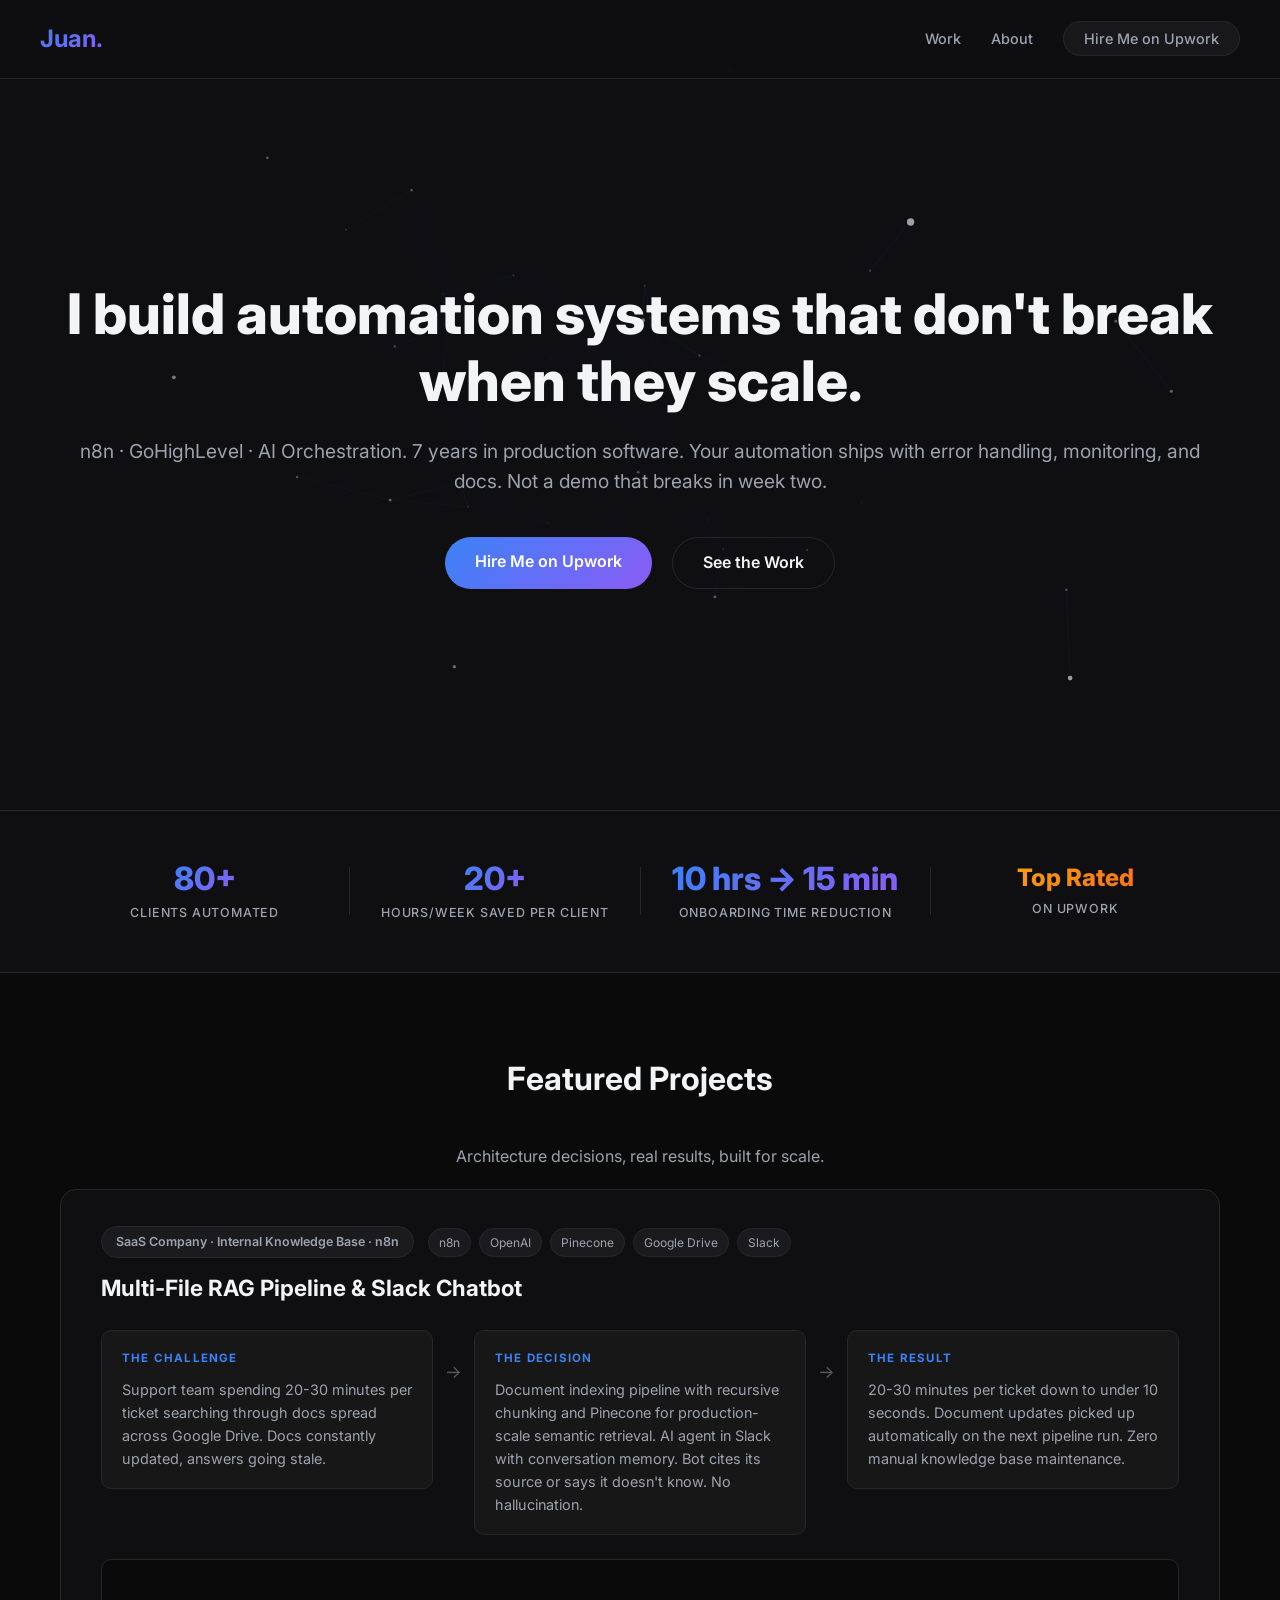
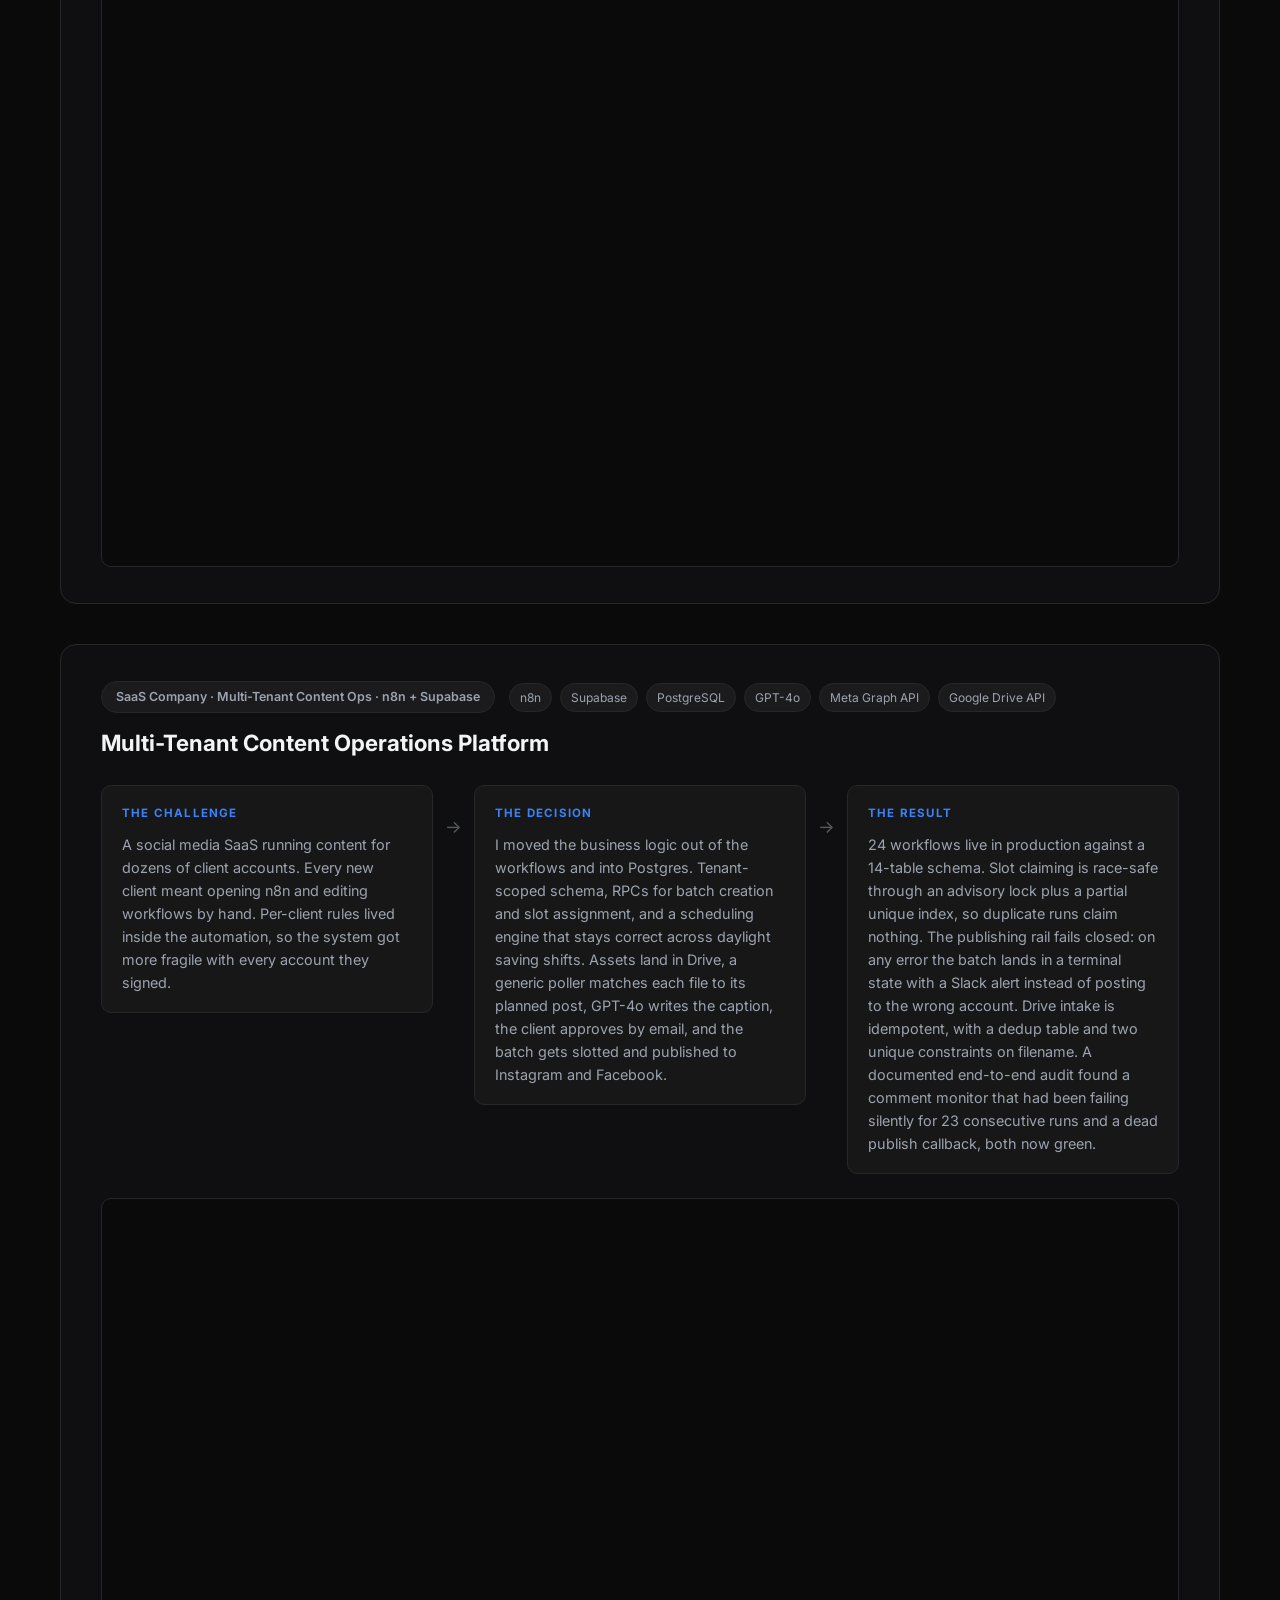
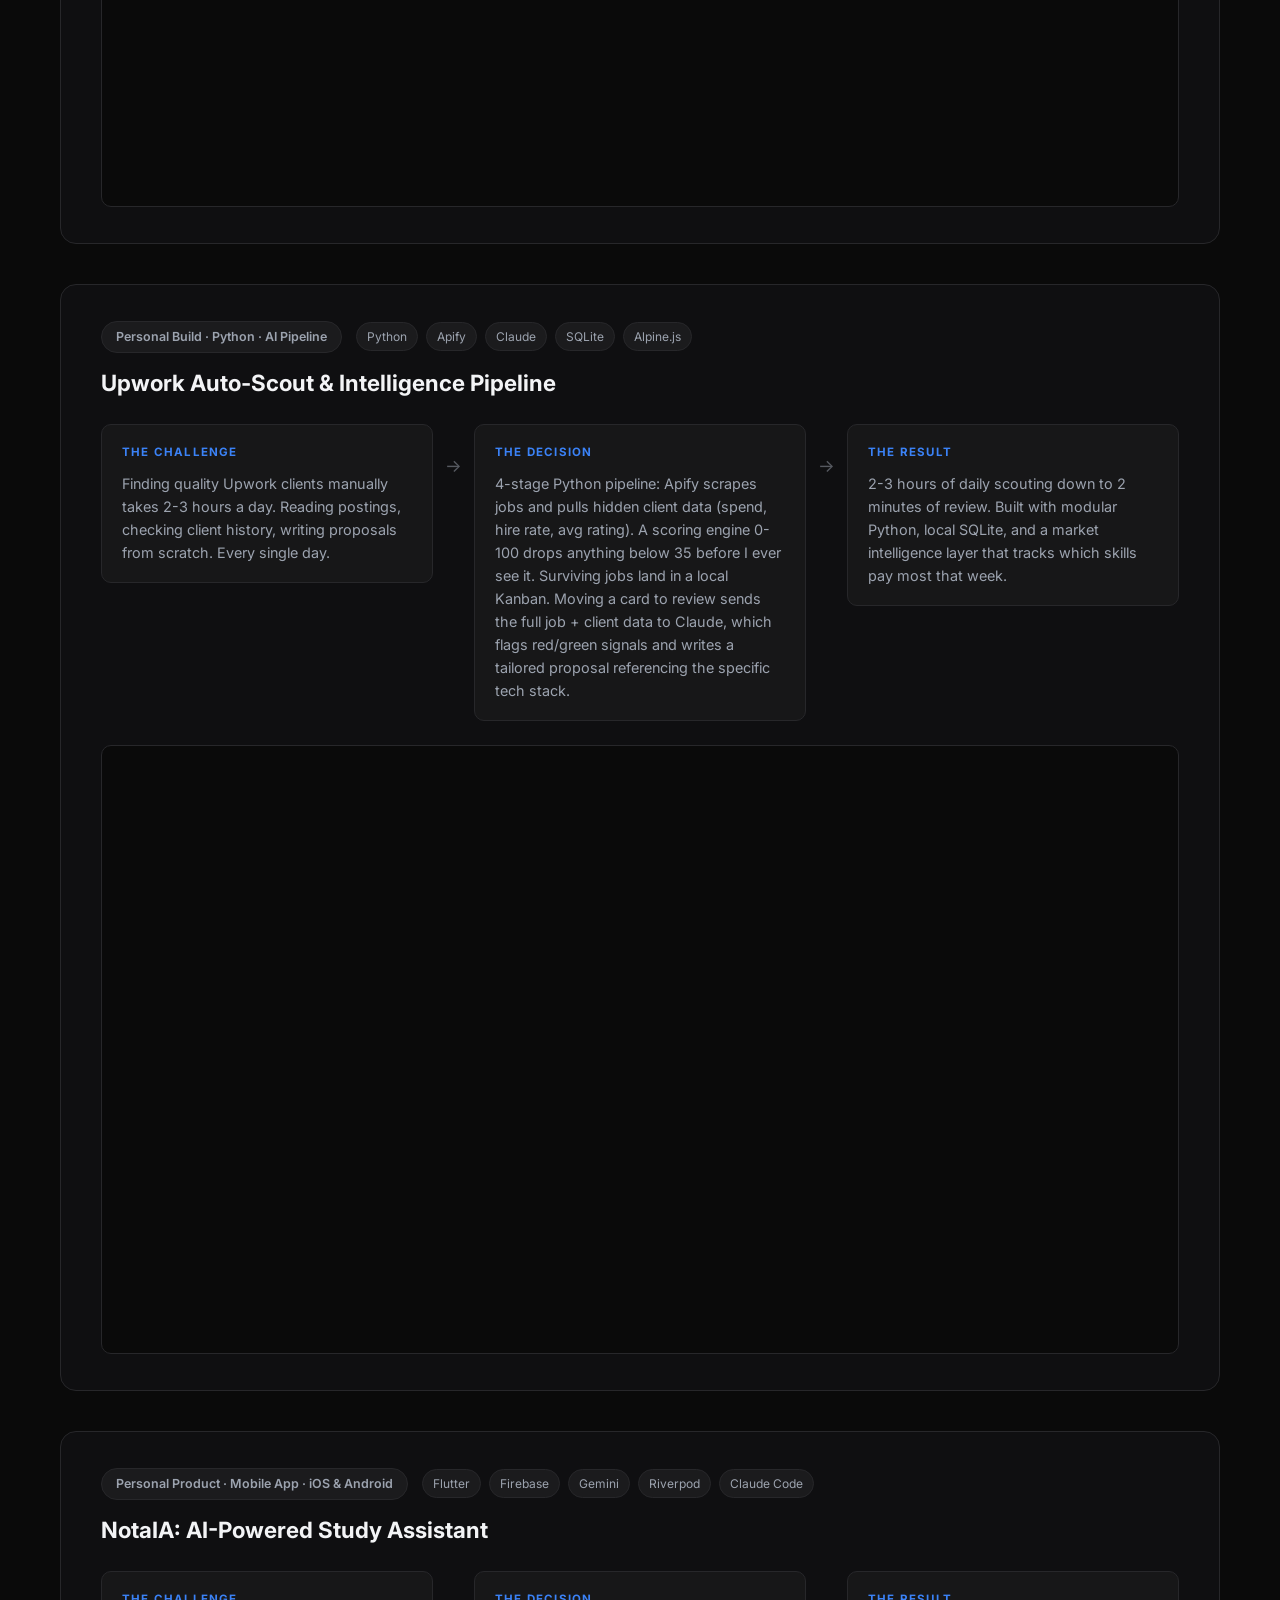
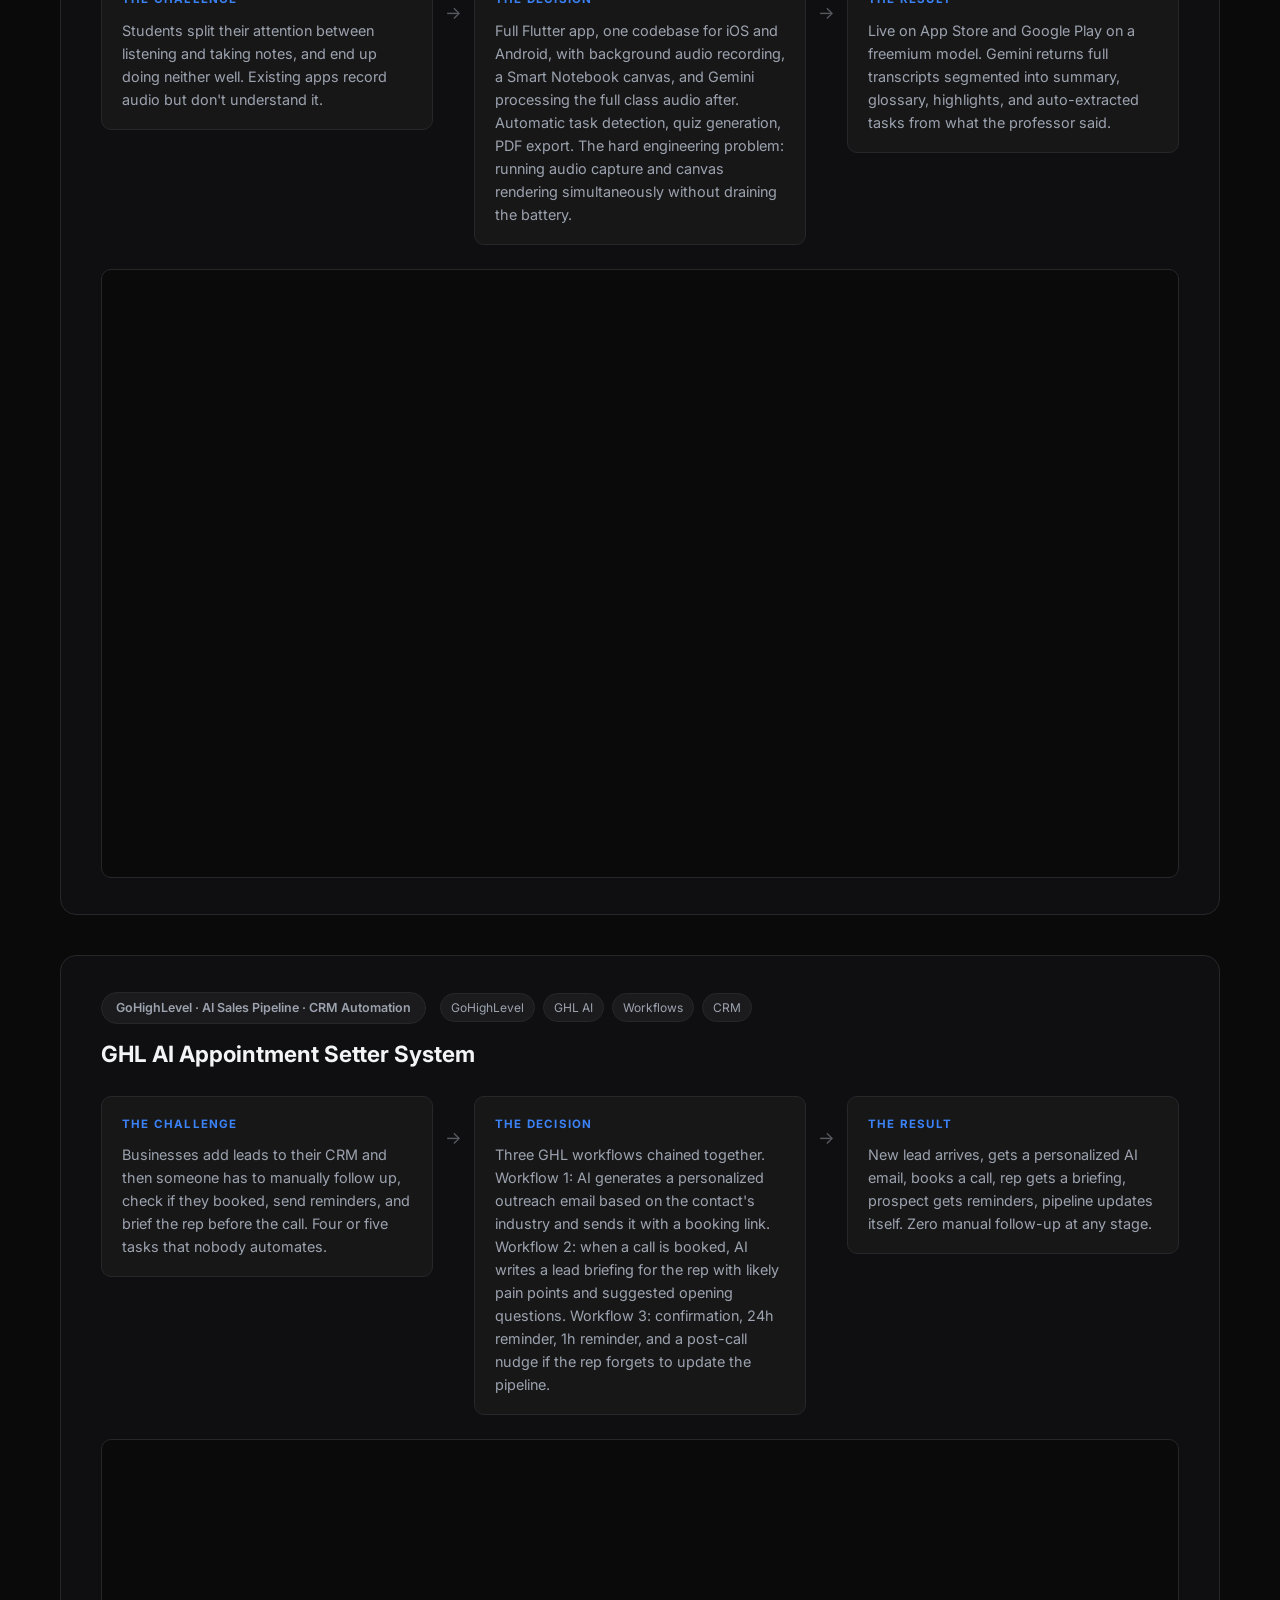
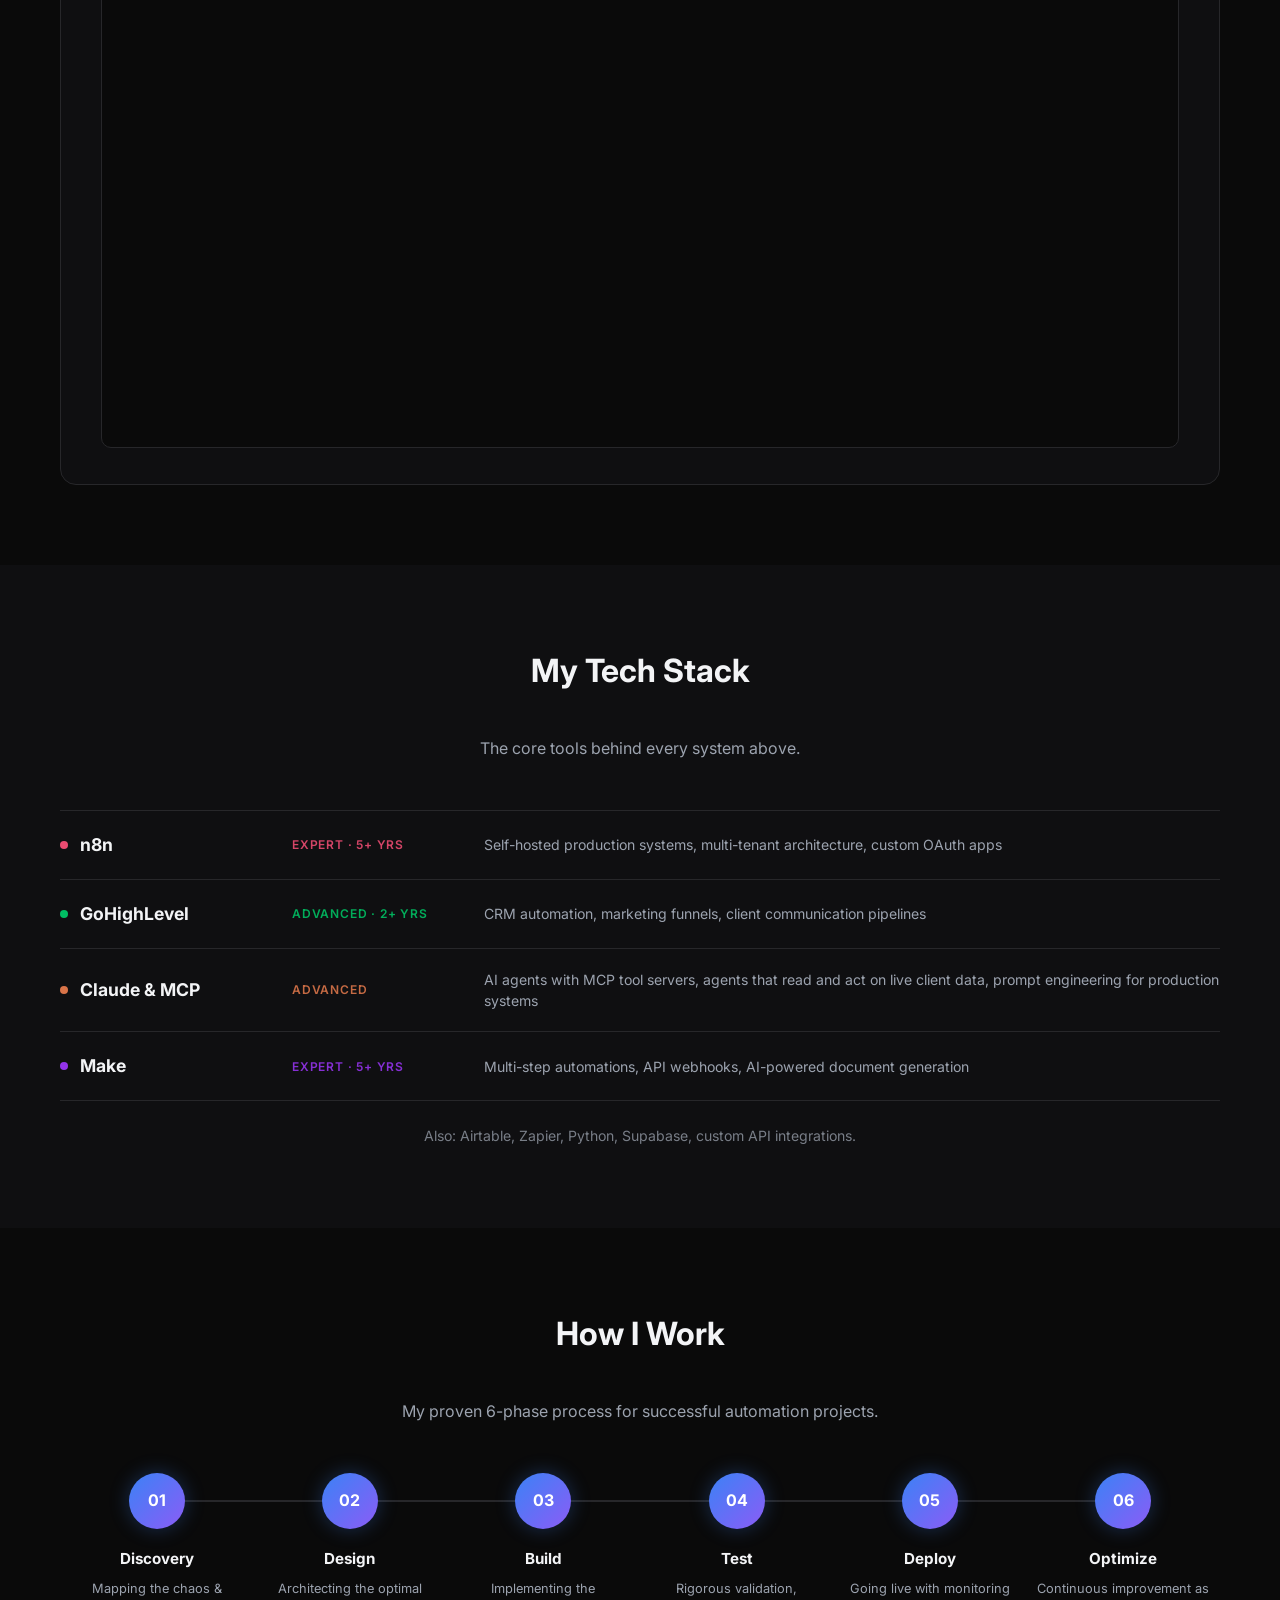
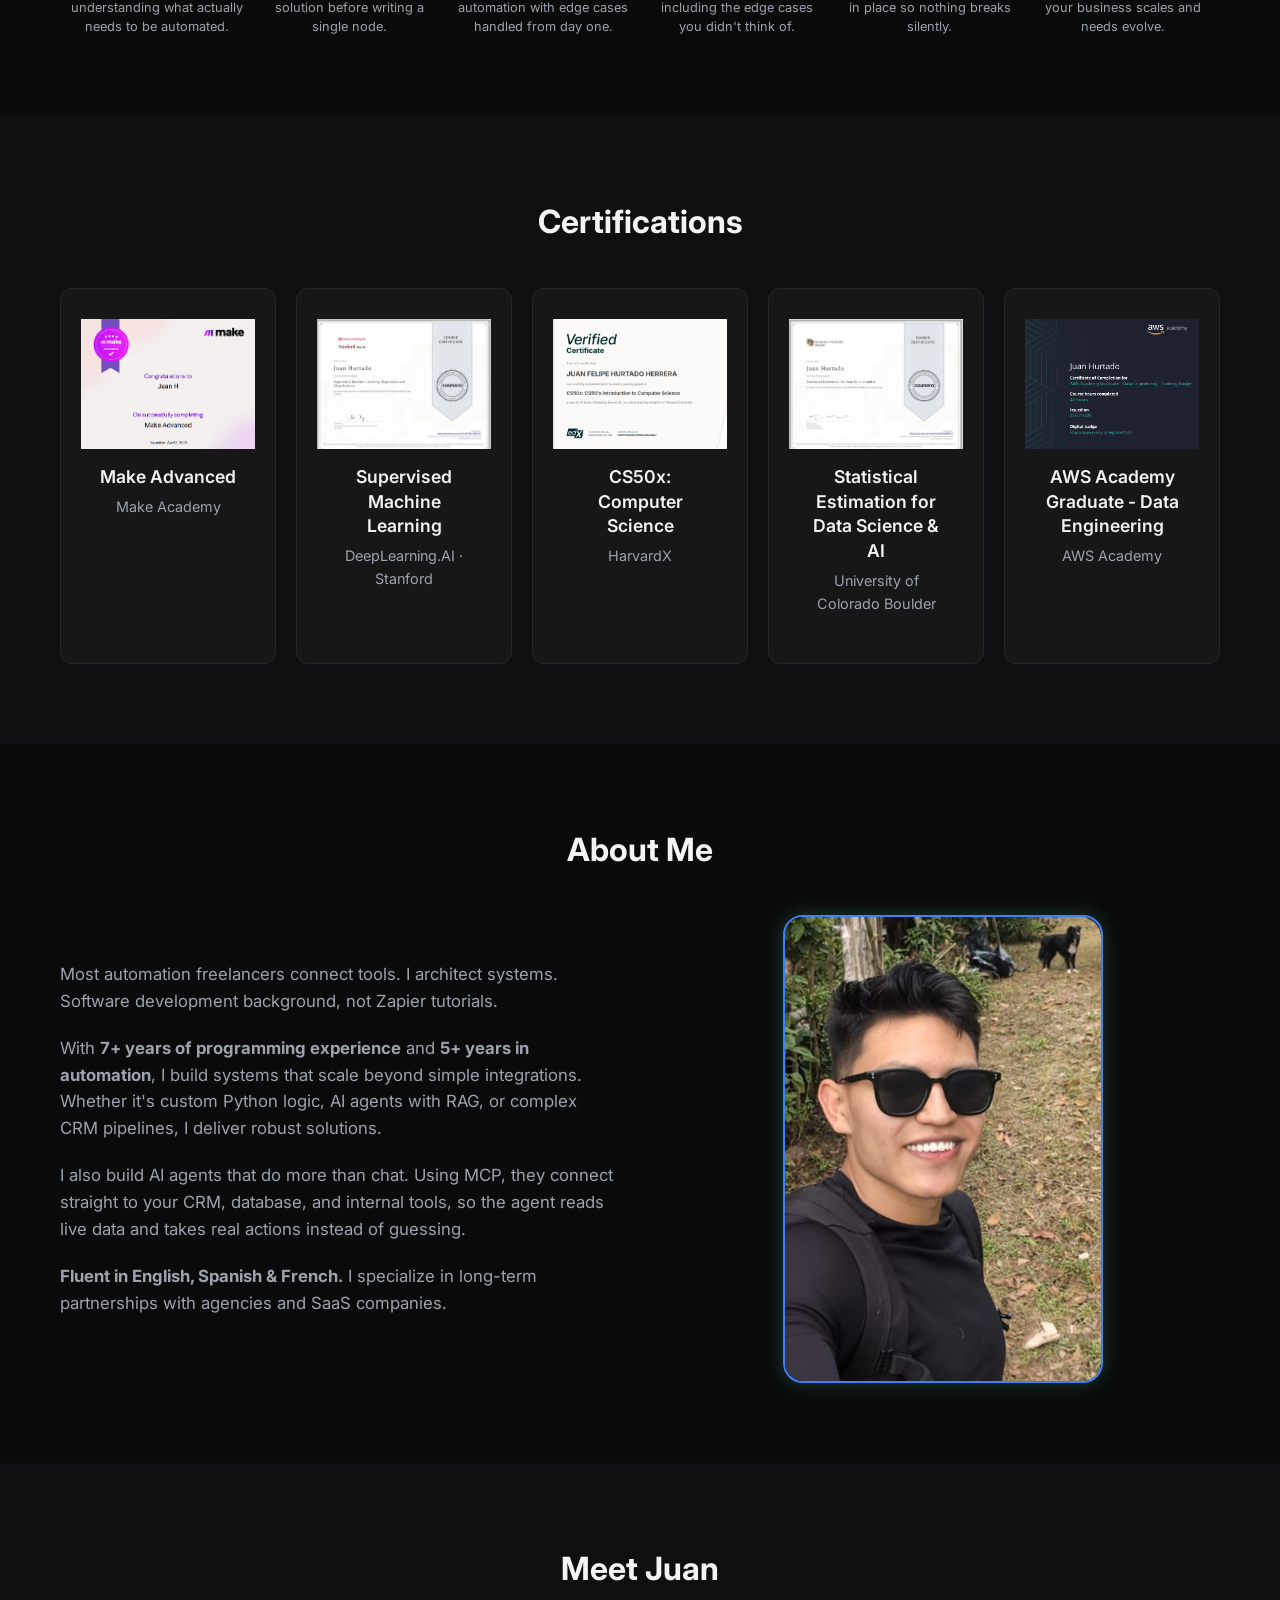
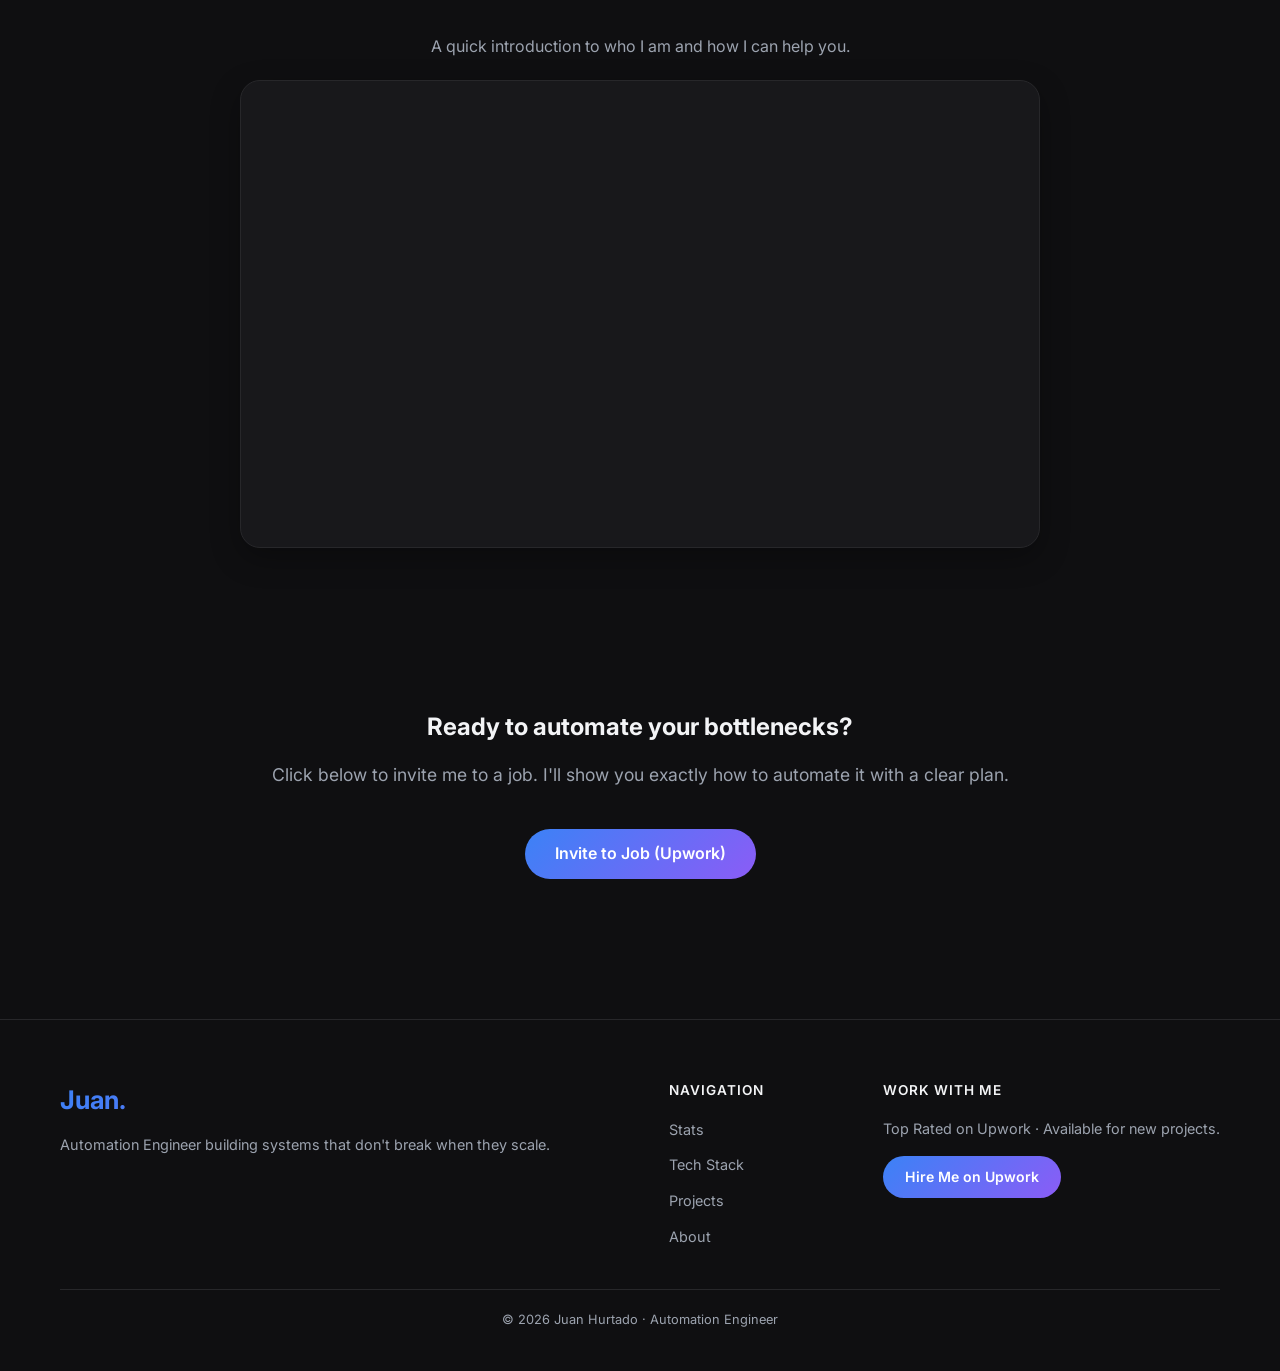
==== index.html @ 81c218e1 "Swap YouTube research project for Multi-Tenant Content Ops Replaces the YouTube Content Research car" ====
<!DOCTYPE html>
<html lang="en">

<head>
    <meta charset="UTF-8">
    <meta name="viewport" content="width=device-width, initial-scale=1.0">
    <title>Juan Hurtado | Automation Engineer</title>
    <meta name="description" content="Automation Engineer specializing in n8n, GoHighLevel, and AI-powered systems. 7+ years software development background. 100% Job Success Score.">
    <link rel="stylesheet" href="assets/styles.css">
    <link rel="stylesheet" href="assets/image-fix.css">
    <link rel="stylesheet" href="assets/responsive.css">
    <link rel="stylesheet" href="assets/scroll-animation.css">
    <!-- Preconnect for performance -->
    <link rel="preconnect" href="https://fonts.googleapis.com">
    <link rel="preconnect" href="https://fonts.gstatic.com" crossorigin>
    <!-- Using Inter font for clean, modern look (lightweight) -->
    <link href="https://fonts.googleapis.com/css2?family=Inter:wght@300;400;600;700&display=swap" rel="stylesheet">
</head>

<body>

    <!-- Navigation (Minimal) -->
    <nav class="navbar">
        <div class="logo">Juan.</div>
        <ul class="nav-links">
            <li><a href="#work">Work</a></li>
            <li><a href="#about">About</a></li>
            <li><a href="https://www.upwork.com/freelancers/~01d2ce62af5850011c?mp_source=share" target="_blank"
                    class="btn-small">Hire Me on Upwork</a></li>
        </ul>
    </nav>

    <!-- Hero Section -->
    <header class="hero">
        <canvas id="hero-canvas"></canvas>
        <div class="container">
            <h1 class="hero-title">I build automation systems that don't break when they scale.</h1>
            <p class="hero-subtitle">n8n · GoHighLevel · AI Orchestration. 7 years in production software. Your automation ships with error handling, monitoring, and docs. Not a demo that breaks in week two.</p>
            <div class="hero-cta">
                <a href="https://www.upwork.com/freelancers/~01d2ce62af5850011c?mp_source=share" target="_blank"
                    class="btn-primary">Hire Me on Upwork</a>
                <a href="#portfolio" class="btn-secondary">See the Work</a>
            </div>
        </div>
    </header>

    <!-- Stats Bar -->
    <section id="work" class="section stats-section">
        <div class="container">
            <div class="stats-row">
                <div class="stat-item">
                    <span class="stat-number">80+</span>
                    <span class="stat-label">clients automated</span>
                </div>
                <div class="stat-divider"></div>
                <div class="stat-item">
                    <span class="stat-number">20+</span>
                    <span class="stat-label">hours/week saved per client</span>
                </div>
                <div class="stat-divider"></div>
                <div class="stat-item">
                    <span class="stat-number">10 hrs → 15 min</span>
                    <span class="stat-label">onboarding time reduction</span>
                </div>
                <div class="stat-divider"></div>
                <div class="stat-item">
                    <span class="stat-top-rated">Top Rated</span>
                    <span class="stat-label">on Upwork</span>
                </div>
            </div>
        </div>
    </section>

    <!-- Featured Projects Section -->
    <section id="portfolio" class="section bg-darker">
        <div class="container">
            <h2 class="section-title">Featured Projects</h2>
            <p class="section-desc">Architecture decisions, real results, built for scale.</p>

            <div class="featured-projects-list">

                <!-- Project 1: RAG Pipeline & Slack Chatbot -->
                <div class="featured-project-card">
                    <div class="project-header">
                        <span class="project-label-tag">SaaS Company · Internal Knowledge Base · n8n</span>
                        <div class="project-stack-tags">
                            <span class="tag">n8n</span>
                            <span class="tag">OpenAI</span>
                            <span class="tag">Pinecone</span>
                            <span class="tag">Google Drive</span>
                            <span class="tag">Slack</span>
                        </div>
                    </div>
                    <h3 class="project-title-main">Multi-File RAG Pipeline & Slack Chatbot</h3>
                    <div class="project-story-row">
                        <div class="story-block">
                            <span class="story-step">The challenge</span>
                            <p>Support team spending 20-30 minutes per ticket searching through docs spread across Google Drive. Docs constantly updated, answers going stale.</p>
                        </div>
                        <div class="story-arrow">→</div>
                        <div class="story-block">
                            <span class="story-step">The decision</span>
                            <p>Document indexing pipeline with recursive chunking and Pinecone for production-scale semantic retrieval. AI agent in Slack with conversation memory. Bot cites its source or says it doesn't know. No hallucination.</p>
                        </div>
                        <div class="story-arrow">→</div>
                        <div class="story-block">
                            <span class="story-step">The result</span>
                            <p>20-30 minutes per ticket down to under 10 seconds. Document updates picked up automatically on the next pipeline run. Zero manual knowledge base maintenance.</p>
                        </div>
                    </div>
                    <div class="project-video-slot">
                        <iframe width="560" height="315" src="https://www.youtube.com/embed/7m2QR0nXUkQ?si=SLD7IkJrnxtdz1hB" title="Building a Scalable AI Chatbot for Real-Time Document-Based Support" frameborder="0" allow="accelerometer; autoplay; clipboard-write; encrypted-media; gyroscope; picture-in-picture; web-share" referrerpolicy="strict-origin-when-cross-origin" allowfullscreen></iframe>
                    </div>
                </div>

                <!-- Project 2: Multi-Tenant Content Ops Platform -->
                <div class="featured-project-card">
                    <div class="project-header">
                        <span class="project-label-tag">SaaS Company · Multi-Tenant Content Ops · n8n + Supabase</span>
                        <div class="project-stack-tags">
                            <span class="tag">n8n</span>
                            <span class="tag">Supabase</span>
                            <span class="tag">PostgreSQL</span>
                            <span class="tag">GPT-4o</span>
                            <span class="tag">Meta Graph API</span>
                            <span class="tag">Google Drive API</span>
                        </div>
                    </div>
                    <h3 class="project-title-main">Multi-Tenant Content Operations Platform</h3>
                    <div class="project-story-row">
                        <div class="story-block">
                            <span class="story-step">The challenge</span>
                            <p>A social media SaaS running content for dozens of client accounts. Every new client meant opening n8n and editing workflows by hand. Per-client rules lived inside the automation, so the system got more fragile with every account they signed.</p>
                        </div>
                        <div class="story-arrow">→</div>
                        <div class="story-block">
                            <span class="story-step">The decision</span>
                            <p>I moved the business logic out of the workflows and into Postgres. Tenant-scoped schema, RPCs for batch creation and slot assignment, and a scheduling engine that stays correct across daylight saving shifts. Assets land in Drive, a generic poller matches each file to its planned post, GPT-4o writes the caption, the client approves by email, and the batch gets slotted and published to Instagram and Facebook.</p>
                        </div>
                        <div class="story-arrow">→</div>
                        <div class="story-block">
                            <span class="story-step">The result</span>
                            <p>24 workflows live in production against a 14-table schema. Slot claiming is race-safe through an advisory lock plus a partial unique index, so duplicate runs claim nothing. The publishing rail fails closed: on any error the batch lands in a terminal state with a Slack alert instead of posting to the wrong account. Drive intake is idempotent, with a dedup table and two unique constraints on filename. A documented end-to-end audit found a comment monitor that had been failing silently for 23 consecutive runs and a dead publish callback, both now green.</p>
                        </div>
                    </div>
                    <div class="project-video-slot">
                        <iframe width="560" height="315" src="https://www.youtube.com/embed/pSVkIZeDR6E" title="Multi-Tenant Content Operations Platform: n8n + Supabase in Production" frameborder="0" allow="accelerometer; autoplay; clipboard-write; encrypted-media; gyroscope; picture-in-picture; web-share" referrerpolicy="strict-origin-when-cross-origin" allowfullscreen></iframe>
                    </div>
                </div>

                <!-- Project 3: Upwork Auto-Scout -->
                <div class="featured-project-card">
                    <div class="project-header">
                        <span class="project-label-tag">Personal Build · Python · AI Pipeline</span>
                        <div class="project-stack-tags">
                            <span class="tag">Python</span>
                            <span class="tag">Apify</span>
                            <span class="tag">Claude</span>
                            <span class="tag">SQLite</span>
                            <span class="tag">Alpine.js</span>
                        </div>
                    </div>
                    <h3 class="project-title-main">Upwork Auto-Scout & Intelligence Pipeline</h3>
                    <div class="project-story-row">
                        <div class="story-block">
                            <span class="story-step">The challenge</span>
                            <p>Finding quality Upwork clients manually takes 2-3 hours a day. Reading postings, checking client history, writing proposals from scratch. Every single day.</p>
                        </div>
                        <div class="story-arrow">→</div>
                        <div class="story-block">
                            <span class="story-step">The decision</span>
                            <p>4-stage Python pipeline: Apify scrapes jobs and pulls hidden client data (spend, hire rate, avg rating). A scoring engine 0-100 drops anything below 35 before I ever see it. Surviving jobs land in a local Kanban. Moving a card to review sends the full job + client data to Claude, which flags red/green signals and writes a tailored proposal referencing the specific tech stack.</p>
                        </div>
                        <div class="story-arrow">→</div>
                        <div class="story-block">
                            <span class="story-step">The result</span>
                            <p>2-3 hours of daily scouting down to 2 minutes of review. Built with modular Python, local SQLite, and a market intelligence layer that tracks which skills pay most that week.</p>
                        </div>
                    </div>
                    <div class="project-video-slot">
                        <iframe width="560" height="315" src="https://www.youtube.com/embed/ay3LW5FeKaI?si=rMuQ8tbrvZaKZAZl" title="Automating Freelance Job Applications: Upwork Auto-Scout" frameborder="0" allow="accelerometer; autoplay; clipboard-write; encrypted-media; gyroscope; picture-in-picture; web-share" referrerpolicy="strict-origin-when-cross-origin" allowfullscreen></iframe>
                    </div>
                </div>

                <!-- Project 4: NotaIA -->
                <div class="featured-project-card">
                    <div class="project-header">
                        <span class="project-label-tag">Personal Product · Mobile App · iOS & Android</span>
                        <div class="project-stack-tags">
                            <span class="tag">Flutter</span>
                            <span class="tag">Firebase</span>
                            <span class="tag">Gemini</span>
                            <span class="tag">Riverpod</span>
                            <span class="tag">Claude Code</span>
                        </div>
                    </div>
                    <h3 class="project-title-main">NotaIA: AI-Powered Study Assistant</h3>
                    <div class="project-story-row">
                        <div class="story-block">
                            <span class="story-step">The challenge</span>
                            <p>Students split their attention between listening and taking notes, and end up doing neither well. Existing apps record audio but don't understand it.</p>
                        </div>
                        <div class="story-arrow">→</div>
                        <div class="story-block">
                            <span class="story-step">The decision</span>
                            <p>Full Flutter app, one codebase for iOS and Android, with background audio recording, a Smart Notebook canvas, and Gemini processing the full class audio after. Automatic task detection, quiz generation, PDF export. The hard engineering problem: running audio capture and canvas rendering simultaneously without draining the battery.</p>
                        </div>
                        <div class="story-arrow">→</div>
                        <div class="story-block">
                            <span class="story-step">The result</span>
                            <p>Live on App Store and Google Play on a freemium model. Gemini returns full transcripts segmented into summary, glossary, highlights, and auto-extracted tasks from what the professor said.</p>
                        </div>
                    </div>
                    <div class="project-video-slot">
                        <iframe width="560" height="315" src="https://www.youtube.com/embed/3r7hcBOoTPw?si=LHoQuGUG5oFgeC3Q" title="NotaIA: AI-Powered Study Assistant App" frameborder="0" allow="accelerometer; autoplay; clipboard-write; encrypted-media; gyroscope; picture-in-picture; web-share" referrerpolicy="strict-origin-when-cross-origin" allowfullscreen></iframe>
                    </div>
                </div>

                <!-- Project 5: GHL AI Appointment Setter -->
                <div class="featured-project-card">
                    <div class="project-header">
                        <span class="project-label-tag">GoHighLevel · AI Sales Pipeline · CRM Automation</span>
                        <div class="project-stack-tags">
                            <span class="tag">GoHighLevel</span>
                            <span class="tag">GHL AI</span>
                            <span class="tag">Workflows</span>
                            <span class="tag">CRM</span>
                        </div>
                    </div>
                    <h3 class="project-title-main">GHL AI Appointment Setter System</h3>
                    <div class="project-story-row">
                        <div class="story-block">
                            <span class="story-step">The challenge</span>
                            <p>Businesses add leads to their CRM and then someone has to manually follow up, check if they booked, send reminders, and brief the rep before the call. Four or five tasks that nobody automates.</p>
                        </div>
                        <div class="story-arrow">→</div>
                        <div class="story-block">
                            <span class="story-step">The decision</span>
                            <p>Three GHL workflows chained together. Workflow 1: AI generates a personalized outreach email based on the contact's industry and sends it with a booking link. Workflow 2: when a call is booked, AI writes a lead briefing for the rep with likely pain points and suggested opening questions. Workflow 3: confirmation, 24h reminder, 1h reminder, and a post-call nudge if the rep forgets to update the pipeline.</p>
                        </div>
                        <div class="story-arrow">→</div>
                        <div class="story-block">
                            <span class="story-step">The result</span>
                            <p>New lead arrives, gets a personalized AI email, books a call, rep gets a briefing, prospect gets reminders, pipeline updates itself. Zero manual follow-up at any stage.</p>
                        </div>
                    </div>
                    <div class="project-video-slot">
                        <iframe width="560" height="315" src="https://www.youtube.com/embed/75RJ8gknnd4?si=8NSgzY0aYzlA1Msl" title="GHL AI Appointment Setter System" frameborder="0" allow="accelerometer; autoplay; clipboard-write; encrypted-media; gyroscope; picture-in-picture; web-share" referrerpolicy="strict-origin-when-cross-origin" allowfullscreen></iframe>
                    </div>
                </div>

            </div>
        </div>
    </section>

    <!-- Tech Stack -->
    <section id="visualizer" class="section">
        <div class="container">
            <h2 class="section-title">My Tech Stack</h2>
            <p class="section-desc">The core tools behind every system above.</p>

            <div class="stack-list">

                <div class="stack-row" style="--brand: #EA4B71">
                    <div class="stack-row-name">
                        <span class="stack-dot"></span>
                        n8n
                    </div>
                    <span class="stack-row-level">Expert · 5+ yrs</span>
                    <span class="stack-row-uses">Self-hosted production systems, multi-tenant architecture, custom OAuth apps</span>
                </div>

                <div class="stack-row" style="--brand: #00BF63">
                    <div class="stack-row-name">
                        <span class="stack-dot"></span>
                        GoHighLevel
                    </div>
                    <span class="stack-row-level">Advanced · 2+ yrs</span>
                    <span class="stack-row-uses">CRM automation, marketing funnels, client communication pipelines</span>
                </div>

                <div class="stack-row" style="--brand: #D97449">
                    <div class="stack-row-name">
                        <span class="stack-dot"></span>
                        Claude & MCP
                    </div>
                    <span class="stack-row-level">Advanced</span>
                    <span class="stack-row-uses">AI agents with MCP tool servers, agents that read and act on live client data, prompt engineering for production systems</span>
                </div>

                <div class="stack-row" style="--brand: #9333ea">
                    <div class="stack-row-name">
                        <span class="stack-dot"></span>
                        Make
                    </div>
                    <span class="stack-row-level">Expert · 5+ yrs</span>
                    <span class="stack-row-uses">Multi-step automations, API webhooks, AI-powered document generation</span>
                </div>

            </div>

            <p class="stack-also">Also: Airtable, Zapier, Python, Supabase, custom API integrations.</p>
        </div>
    </section>

    <!-- How I Work Section -->
    <section class="section bg-darker">
        <div class="container">
            <h2 class="section-title">How I Work</h2>
            <p class="section-desc">My proven 6-phase process for successful automation projects.</p>
            <div class="process-steps">

                <div class="process-step">
                    <div class="step-num">01</div>
                    <h3 class="step-title">Discovery</h3>
                    <p class="step-desc">Mapping the chaos & understanding what actually needs to be automated.</p>
                </div>

                <div class="process-step">
                    <div class="step-num">02</div>
                    <h3 class="step-title">Design</h3>
                    <p class="step-desc">Architecting the optimal solution before writing a single node.</p>
                </div>

                <div class="process-step">
                    <div class="step-num">03</div>
                    <h3 class="step-title">Build</h3>
                    <p class="step-desc">Implementing the automation with edge cases handled from day one.</p>
                </div>

                <div class="process-step">
                    <div class="step-num">04</div>
                    <h3 class="step-title">Test</h3>
                    <p class="step-desc">Rigorous validation, including the edge cases you didn't think of.</p>
                </div>

                <div class="process-step">
                    <div class="step-num">05</div>
                    <h3 class="step-title">Deploy</h3>
                    <p class="step-desc">Going live with monitoring in place so nothing breaks silently.</p>
                </div>

                <div class="process-step">
                    <div class="step-num">06</div>
                    <h3 class="step-title">Optimize</h3>
                    <p class="step-desc">Continuous improvement as your business scales and needs evolve.</p>
                </div>

            </div>
        </div>
    </section>

    <!-- Certifications Section -->
    <section id="certifications" class="section">
        <div class="container">
            <h2 class="section-title">Certifications</h2>
            <div class="cert-grid">

                <div class="cert-card">
                    <div class="cert-img-wrap">
                        <img src="Images/Portafolio/Screenshot_2026-05-05_18-10-44.png"
                             alt="Make Advanced Certificate" class="cert-img">
                    </div>
                    <div class="cert-info">
                        <h3>Make Advanced</h3>
                        <p>Make Academy</p>
                    </div>
                </div>

                <div class="cert-card">
                    <div class="cert-img-wrap">
                        <img src="Images/Portafolio/Screenshot_2026-05-05_18-12-38.png"
                             alt="Supervised Machine Learning Certificate" class="cert-img">
                    </div>
                    <div class="cert-info">
                        <h3>Supervised Machine Learning</h3>
                        <p>DeepLearning.AI · Stanford</p>
                    </div>
                </div>

                <div class="cert-card">
                    <div class="cert-img-wrap">
                        <img src="Images/Portafolio/Screenshot_2026-05-05_18-13-31.png"
                             alt="CS50x Certificate" class="cert-img">
                    </div>
                    <div class="cert-info">
                        <h3>CS50x: Computer Science</h3>
                        <p>HarvardX</p>
                    </div>
                </div>

                <div class="cert-card">
                    <div class="cert-img-wrap">
                        <img src="Images/Portafolio/Screenshot_2026-05-05_18-16-02.png"
                             alt="Statistical Estimation Certificate" class="cert-img">
                    </div>
                    <div class="cert-info">
                        <h3>Statistical Estimation for Data Science & AI</h3>
                        <p>University of Colorado Boulder</p>
                    </div>
                </div>

                <div class="cert-card">
                    <div class="cert-img-wrap">
                        <img src="Images/Portafolio/AWS-Academy-Data-Engineering.png"
                             alt="AWS Academy Graduate - Data Engineering Badge" class="cert-img">
                    </div>
                    <div class="cert-info">
                        <h3>AWS Academy Graduate - Data Engineering</h3>
                        <p>AWS Academy</p>
                    </div>
                </div>

            </div>
        </div>
    </section>

    <!-- About Me Section -->
    <section id="about" class="section bg-darker">
        <div class="container">
            <h2 class="section-title">About Me</h2>
            <div class="about-content">
                <div class="about-text">
                    <p>Most automation freelancers connect tools. I architect systems. Software development background, not Zapier tutorials.</p>
                    <p>With <strong>7+ years of programming experience</strong> and <strong>5+ years in
                            automation</strong>, I build systems that scale beyond simple integrations. Whether it's
                        custom Python logic, AI agents with RAG, or complex CRM pipelines, I deliver robust solutions.
                    </p>
                    <p>I also build AI agents that do more than chat. Using MCP, they connect straight to your CRM,
                        database, and internal tools, so the agent reads live data and takes real actions instead of
                        guessing.</p>
                    <p><strong>Fluent in English, Spanish & French.</strong> I specialize in long-term partnerships with
                        agencies and SaaS companies.</p>
                </div>
                <div class="about-image">
                    <img src="Images/Persona/Juan.jpeg" alt="Juan - Automation Expert" class="profile-img">
                </div>
            </div>
        </div>
    </section>

    <!-- Video Introduction Section -->
    <section id="video-intro" class="section">
        <div class="container">
            <h2 class="section-title">Meet Juan</h2>
            <p class="section-desc">A quick introduction to who I am and how I can help you.</p>
            <div class="video-container">
                <div class="video-wrapper">
                    <iframe width="560" height="315" src="https://www.youtube.com/embed/EluFI_X7GY0?si=S-IFJzi04Tfvw7KD"
                        title="YouTube video player" frameborder="0"
                        allow="accelerometer; autoplay; clipboard-write; encrypted-media; gyroscope; picture-in-picture; web-share"
                        referrerpolicy="strict-origin-when-cross-origin" allowfullscreen></iframe>
                </div>
            </div>
        </div>
    </section>

    <!-- CTA Section -->
    <section id="contact" class="section cta-section">
        <div class="container">
            <h2>Ready to automate your bottlenecks?</h2>
            <p>Click below to invite me to a job. I'll show you exactly how to automate it with a clear plan.</p>
            <div class="cta-buttons">
                <a href="https://www.upwork.com/freelancers/~01d2ce62af5850011c?mp_source=share" target="_blank"
                    class="btn-primary">Invite to Job (Upwork)</a>
            </div>
        </div>
    </section>

    <!-- Footer -->
    <footer class="footer">
        <div class="container">
            <div class="footer-content">
                <div class="footer-col">
                    <div class="footer-logo">Juan.</div>
                    <p class="footer-tagline">Automation Engineer building systems that don't break when they scale.</p>
                </div>
                <div class="footer-col">
                    <h4>Navigation</h4>
                    <ul class="footer-links">
                        <li><a href="#work">Stats</a></li>
                        <li><a href="#visualizer">Tech Stack</a></li>
                        <li><a href="#portfolio">Projects</a></li>
                        <li><a href="#about">About</a></li>
                    </ul>
                </div>
                <div class="footer-col">
                    <h4>Work with me</h4>
                    <p class="footer-tagline">Top Rated on Upwork · Available for new projects.</p>
                    <a href="https://www.upwork.com/freelancers/~01d2ce62af5850011c?mp_source=share" target="_blank" class="btn-primary footer-cta">Hire Me on Upwork</a>
                </div>
            </div>
            <div class="footer-bottom">
                <p>&copy; 2026 Juan Hurtado · Automation Engineer</p>
            </div>
        </div>
    </footer>

    <script src="assets/script.js"></script>
</body>

</html>
---- assets/styles.css ----
/* Reset & Base */
:root {
    --bg-color: #0f0f11;
    --bg-card: #18181b;
    --text-primary: #f3f4f6;
    --text-secondary: #9ca3af;
    --accent-gradient: linear-gradient(135deg, #3b82f6, #8b5cf6);
    --accent-color: #3b82f6;
    --border-color: #27272a;
    --font-main: 'Inter', sans-serif;
}

* {
    margin: 0;
    padding: 0;
    box-sizing: border-box;
}

body {
    font-family: var(--font-main);
    background-color: var(--bg-color);
    color: var(--text-primary);
    line-height: 1.6;
    overflow-x: hidden;
}

a {
    text-decoration: none;
    color: inherit;
    transition: opacity 0.3s;
}

ul {
    list-style: none;
}

/* Utilities */
.container {
    max-width: 1100px;
    margin: 0 auto;
    padding: 0 20px;
}

.section {
    padding: 80px 0;
}

.section-title {
    font-size: 2rem;
    font-weight: 700;
    margin-bottom: 40px;
    text-align: center;
}

.section-desc {
    text-align: center;
    color: var(--text-secondary);
    margin-bottom: 20px;
}

.bg-darker {
    background-color: #0a0a0a;
}

/* Navbar */
.navbar {
    display: flex;
    justify-content: space-between;
    align-items: center;
    padding: 20px 40px;
    position: fixed;
    width: 100%;
    top: 0;
    background: rgba(15, 15, 17, 0.9);
    backdrop-filter: blur(10px);
    z-index: 1000;
    border-bottom: 1px solid var(--border-color);
}

.logo {
    font-size: 1.5rem;
    font-weight: 700;
    background: var(--accent-gradient);
    -webkit-background-clip: text;
    background-clip: text;
    -webkit-text-fill-color: transparent;
}

.nav-links {
    display: flex;
    gap: 30px;
}

.nav-links a {
    font-size: 0.9rem;
    font-weight: 500;
    color: var(--text-secondary);
}

.nav-links a:hover {
    color: var(--text-primary);
}

/* Hero */
.hero {
    height: 90vh;
    display: flex;
    align-items: center;
    justify-content: center;
    text-align: center;
    padding-top: 60px;
    position: relative;
    overflow: hidden;
}

#hero-canvas {
    position: absolute;
    top: 0;
    left: 0;
    width: 100%;
    height: 100%;
    z-index: 0;
    opacity: 0.6;
}

.hero .container {
    position: relative;
    z-index: 1;
}

.hero-title {
    font-size: 3.5rem;
    font-weight: 800;
    margin-bottom: 20px;
    line-height: 1.2;
}

.hero-title span {
    color: var(--accent-color);
    border-bottom: 3px solid var(--accent-color);
}

.hero-subtitle {
    font-size: 1.2rem;
    color: var(--text-secondary);
    margin-bottom: 40px;
}

.hero-cta {
    display: flex;
    justify-content: center;
    gap: 20px;
    flex-wrap: wrap;
}

/* Buttons */
.btn-primary {
    background: var(--accent-gradient);
    color: white;
    padding: 12px 30px;
    border-radius: 50px;
    font-weight: 600;
    display: inline-block;
    transition: transform 0.2s;
}

.btn-primary:hover {
    transform: translateY(-2px);
    opacity: 0.9;
}

.btn-secondary {
    border: 1px solid var(--border-color);
    padding: 12px 30px;
    border-radius: 50px;
    font-weight: 600;
    /* margin-left: 10px; */
}

.btn-secondary:hover {
    background: var(--bg-card);
}

.btn-small {
    background: var(--bg-card);
    padding: 8px 20px;
    border-radius: 20px;
    border: 1px solid var(--border-color);
}

/* Cards Grid */
.grid-3 {
    display: grid;
    grid-template-columns: repeat(auto-fit, minmax(280px, 1fr));
    gap: 30px;
    perspective: 1000px;
}

.card {
    background: var(--bg-card);
    padding: 30px;
    border-radius: 12px;
    border: 1px solid var(--border-color);
    transition: transform 0.1s ease-out, border-color 0.3s;
    transform-style: preserve-3d;
    will-change: transform;
}

.card:hover {
    border-color: var(--accent-color);
}

.card .icon {
    font-size: 2rem;
    margin-bottom: 20px;
}

.card h3 {
    margin-bottom: 10px;
    font-size: 1.2rem;
}

.card p {
    color: var(--text-secondary);
    font-size: 0.95rem;
}

/* Case Study */
.case-study-flow {
    display: flex;
    justify-content: center;
    align-items: center;
    gap: 20px;
    flex-wrap: wrap;
    text-align: center;
}

.step {
    background: var(--bg-card);
    padding: 20px;
    border-radius: 8px;
    border: 1px solid var(--border-color);
    max-width: 250px;
}

.step-label {
    display: block;
    font-size: 0.8rem;
    text-transform: uppercase;
    letter-spacing: 1px;
    color: var(--accent-color);
    margin-bottom: 10px;
    font-weight: 700;
}

.arrow {
    font-size: 1.5rem;
    color: var(--text-secondary);
}

/* Tech Stack — editorial list */
.stack-list {
    margin-top: 48px;
    border-top: 1px solid var(--border-color);
}

.stack-row {
    display: grid;
    grid-template-columns: 200px 160px 1fr;
    align-items: center;
    gap: 32px;
    padding: 20px 0;
    border-bottom: 1px solid var(--border-color);
    transition: padding-left 0.2s;
}

.stack-row:hover {
    padding-left: 8px;
}

.stack-row-name {
    display: flex;
    align-items: center;
    gap: 12px;
    font-size: 1.1rem;
    font-weight: 700;
    color: var(--text-primary);
}

.stack-dot {
    width: 8px;
    height: 8px;
    border-radius: 50%;
    background: var(--brand);
    flex-shrink: 0;
}

.stack-row-level {
    font-size: 0.75rem;
    font-weight: 600;
    text-transform: uppercase;
    letter-spacing: 0.8px;
    color: var(--brand);
    opacity: 0.9;
}

.stack-row-uses {
    font-size: 0.88rem;
    color: var(--text-secondary);
    line-height: 1.5;
}

.stack-also {
    margin-top: 24px;
    text-align: center;
    font-size: 0.88rem;
    color: var(--text-secondary);
    opacity: 0.75;
}

@media (max-width: 900px) {
    .stack-row {
        grid-template-columns: 1fr 1fr;
        grid-template-rows: auto auto;
        row-gap: 6px;
        column-gap: 16px;
    }

    .stack-row-uses {
        grid-column: 1 / -1;
        font-size: 0.84rem;
    }
}

@media (max-width: 480px) {
    .stack-row {
        grid-template-columns: 1fr;
        gap: 4px;
        padding: 16px 0;
    }

    .stack-row:hover {
        padding-left: 4px;
    }

    .stack-row-level {
        padding-left: 20px;
    }

    .stack-row-uses {
        padding-left: 20px;
        grid-column: unset;
    }
}

/* Tech Stack Showcase (legacy — unused) */
.tech-stack-grid {
    display: grid;
    grid-template-columns: repeat(auto-fit, minmax(280px, 1fr));
    gap: 25px;
    margin-top: 40px;
}

.tool-card {
    background: rgba(24, 24, 27, 0.6);
    backdrop-filter: blur(10px);
    border: 1px solid var(--border-color);
    border-radius: 16px;
    padding: 30px;
    cursor: pointer;
    transition: all 0.3s cubic-bezier(0.4, 0, 0.2, 1);
    position: relative;
    overflow: hidden;
    text-align: center;
}

.tool-card::before {
    content: '';
    position: absolute;
    top: 0;
    left: 0;
    right: 0;
    height: 3px;
    background: var(--accent-gradient);
    transform: scaleX(0);
    transition: transform 0.3s;
}

.tool-card:hover::before {
    transform: scaleX(1);
}

.tool-card:hover {
    transform: translateY(-5px);
    border-color: var(--accent-color);
    box-shadow: 0 10px 30px rgba(59, 130, 246, 0.2);
}

.tool-card.expanded {
    grid-column: span 2;
    text-align: left;
    background: rgba(24, 24, 27, 0.95);
}

.tool-icon {
    font-size: 3rem;
    margin: 0 auto 15px auto;
    display: block;
}

.tool-card h3 {
    font-size: 1.5rem;
    margin-bottom: 10px;
    color: var(--text-primary);
}

.tool-badge {
    display: inline-block;
    background: var(--accent-gradient);
    color: white;
    padding: 4px 12px;
    border-radius: 20px;
    font-size: 0.75rem;
    font-weight: 600;
    text-transform: uppercase;
    letter-spacing: 0.5px;
}

.tool-details {
    max-height: 0;
    overflow: hidden;
    opacity: 0;
    transition: all 0.4s ease;
    margin-top: 20px;
}

.tool-card.expanded .tool-details {
    max-height: 500px;
    opacity: 1;
}

.skill-bar {
    width: 100%;
    height: 8px;
    background: rgba(255, 255, 255, 0.1);
    border-radius: 10px;
    overflow: hidden;
    margin: 15px 0;
}

.skill-level {
    height: 100%;
    background: var(--accent-gradient);
    border-radius: 10px;
    transition: width 0.6s ease;
}

.tool-card.expanded .skill-level {
    animation: fillBar 1s ease-out;
}

@keyframes fillBar {
    from {
        width: 0 !important;
    }
}

.experience-years {
    color: var(--text-secondary);
    font-size: 0.9rem;
    margin-bottom: 15px;
}

.use-cases {
    list-style: none;
    padding: 0;
}

.use-cases li {
    color: var(--text-secondary);
    font-size: 0.9rem;
    padding: 8px 0;
    padding-left: 20px;
    position: relative;
}

.use-cases li::before {
    content: '→';
    position: absolute;
    left: 0;
    color: var(--accent-color);
}

/* Skill Constellation */
.constellation-container {
    position: relative;
    width: 100%;
    max-width: 600px;
    height: 600px;
    margin: 40px auto;
}

.core-system {
    position: absolute;
    top: 50%;
    left: 50%;
    transform: translate(-50%, -50%);
    width: 120px;
    height: 120px;
    background: var(--accent-gradient);
    border-radius: 50%;
    display: flex;
    align-items: center;
    justify-content: center;
    text-align: center;
    font-weight: 700;
    font-size: 0.9rem;
    z-index: 10;
    box-shadow: 0 0 40px rgba(59, 130, 246, 0.6);
    animation: corePulse 3s ease-in-out infinite;
}

.core-pulse {
    position: absolute;
    width: 100%;
    height: 100%;
    border-radius: 50%;
    border: 2px solid var(--accent-color);
    animation: pulse 2s ease-out infinite;
}

@keyframes corePulse {

    0%,
    100% {
        transform: translate(-50%, -50%) scale(1);
    }

    50% {
        transform: translate(-50%, -50%) scale(1.05);
    }
}

.core-system span {
    display: block;
    font-size: 0.8rem;
    text-transform: uppercase;
    letter-spacing: 1px;
    color: white;
    text-shadow: 0 0 10px rgba(59, 130, 246, 0.8);
    margin-bottom: 10px;
    font-weight: 700;
}

@keyframes pulse {
    0% {
        transform: scale(1);
        opacity: 1;
    }

    100% {
        transform: scale(2);
        opacity: 0;
    }
}

.orbit {
    position: absolute;
    top: 50%;
    left: 50%;
    border: 1px dashed rgba(255, 255, 255, 0.1);
    border-radius: 50%;
    transform: translate(-50%, -50%);
    pointer-events: none;
    transition: z-index 0s;
}

/* Elevate the entire orbit when its planet is hovered */
.orbit:has(.planet:hover) {
    z-index: 1000;
}

.orbit-1 {
    width: 240px;
    height: 240px;
    animation: rotate 20s linear infinite;
}

.orbit-2 {
    width: 320px;
    height: 320px;
    animation: rotate 25s linear infinite reverse;
}

.orbit-3 {
    width: 400px;
    height: 400px;
    animation: rotate 30s linear infinite;
}

.orbit-4 {
    width: 480px;
    height: 480px;
    animation: rotate 35s linear infinite reverse;
}

.orbit-5 {
    width: 560px;
    height: 560px;
    animation: rotate 40s linear infinite;
}

.orbit-6 {
    width: 640px;
    height: 640px;
    animation: rotate 45s linear infinite reverse;
}

@keyframes rotate {
    from {
        transform: translate(-50%, -50%) rotate(0deg);
    }

    to {
        transform: translate(-50%, -50%) rotate(360deg);
    }
}

.planet-container {
    position: absolute;
    top: 0;
    left: 50%;
    width: 50px;
    height: 50px;
    transform: translateX(-50%);
    pointer-events: none;
    z-index: 20;
}

.planet {
    position: relative;
    width: 100%;
    height: 100%;
    border-radius: 50%;
    cursor: pointer;
    transition: all 0.3s;
    display: flex;
    align-items: center;
    justify-content: center;
    pointer-events: auto;
}

.planet-label {
    font-size: 0.85rem;
    font-weight: 700;
    color: white;
    text-shadow: 0 0 10px rgba(0, 0, 0, 0.8);
    display: inline-block;
}

/* Counter-rotate containers based on their orbit */
.orbit-1 .planet-container {
    animation: counterRotate1 20s linear infinite;
}

.orbit-2 .planet-container {
    animation: counterRotate2 25s linear infinite;
}

.orbit-3 .planet-container {
    animation: counterRotate3 30s linear infinite;
}

.orbit-4 .planet-container {
    animation: counterRotate4 35s linear infinite;
}

.orbit-5 .planet-container {
    animation: counterRotate5 40s linear infinite;
}

.orbit-6 .planet-container {
    animation: counterRotate6 45s linear infinite;
}

@keyframes counterRotate1 {
    from {
        transform: translateX(-50%) rotate(0deg);
    }

    to {
        transform: translateX(-50%) rotate(-360deg);
    }
}

@keyframes counterRotate2 {
    from {
        transform: translateX(-50%) rotate(0deg);
    }

    to {
        transform: translateX(-50%) rotate(360deg);
    }
}

@keyframes counterRotate3 {
    from {
        transform: translateX(-50%) rotate(0deg);
    }

    to {
        transform: translateX(-50%) rotate(-360deg);
    }
}

@keyframes counterRotate4 {
    from {
        transform: translateX(-50%) rotate(0deg);
    }

    to {
        transform: translateX(-50%) rotate(360deg);
    }
}

@keyframes counterRotate5 {
    from {
        transform: translateX(-50%) rotate(0deg);
    }

    to {
        transform: translateX(-50%) rotate(-360deg);
    }
}

@keyframes counterRotate6 {
    from {
        transform: translateX(-50%) rotate(0deg);
    }

    to {
        transform: translateX(-50%) rotate(360deg);
    }
}

.planet-make {
    background: linear-gradient(135deg, #6366f1, #8b5cf6);
    box-shadow: 0 0 20px rgba(99, 102, 241, 0.6);
}

.planet-n8n {
    background: linear-gradient(135deg, #ec4899, #f43f5e);
    box-shadow: 0 0 20px rgba(236, 72, 153, 0.6);
}

.planet-ghl {
    background: linear-gradient(135deg, #10b981, #14b8a6);
    box-shadow: 0 0 20px rgba(16, 185, 129, 0.6);
}

.planet-airtable {
    background: linear-gradient(135deg, #f59e0b, #f97316);
    box-shadow: 0 0 20px rgba(245, 158, 11, 0.6);
}

.planet-openai {
    background: linear-gradient(135deg, #3b82f6, #2563eb);
    box-shadow: 0 0 20px rgba(59, 130, 246, 0.6);
}

.planet-zapier {
    background: linear-gradient(135deg, #a855f7, #9333ea);
    box-shadow: 0 0 20px rgba(168, 85, 247, 0.6);
}

.planet:hover {
    transform: scale(1.3);
    z-index: 100;
}

.planet-tooltip {
    position: absolute;
    bottom: 120%;
    left: 50%;
    transform: translateX(-50%) scale(0);
    background: rgba(24, 24, 27, 0.95);
    backdrop-filter: blur(10px);
    padding: 12px 16px;
    border-radius: 8px;
    border: 1px solid var(--border-color);
    white-space: nowrap;
    opacity: 0;
    transition: all 0.3s;
    pointer-events: none;
    z-index: 102;
}

.planet:hover .planet-tooltip {
    transform: translateX(-50%) scale(1);
    opacity: 1;
}

.planet-tooltip strong {
    display: block;
    margin-bottom: 4px;
    color: var(--text-primary);
}

.planet-tooltip p {
    font-size: 0.85rem;
    color: var(--text-secondary);
    margin: 0;
}

/* Footer */
.footer {
    border-top: 1px solid var(--border-color);
    padding: 60px 0 0;
    margin-top: 60px;
}

.footer-content {
    display: grid;
    grid-template-columns: 1.4fr 1fr 1.2fr;
    gap: 48px;
    margin-bottom: 48px;
    align-items: start;
}

.footer-logo {
    font-size: 1.6rem;
    font-weight: 700;
    background: var(--accent-gradient);
    -webkit-background-clip: text;
    background-clip: text;
    -webkit-text-fill-color: transparent;
    margin-bottom: 12px;
}

.footer-tagline {
    color: var(--text-secondary);
    font-size: 0.88rem;
    line-height: 1.6;
    margin-bottom: 0;
}

.footer-col h4 {
    margin-bottom: 16px;
    color: var(--text-primary);
    font-size: 0.85rem;
    text-transform: uppercase;
    letter-spacing: 1px;
    font-weight: 600;
}

.footer-links {
    list-style: none;
    padding: 0;
    display: flex;
    flex-direction: column;
    gap: 10px;
}

.footer-links a {
    color: var(--text-secondary);
    font-size: 0.9rem;
    transition: color 0.2s;
}

.footer-links a:hover {
    color: var(--text-primary);
}

.footer-cta {
    display: inline-block;
    margin-top: 16px;
    font-size: 0.88rem;
    padding: 10px 22px;
}

.footer-bottom {
    border-top: 1px solid var(--border-color);
    padding: 20px 0;
    text-align: center;
}

.footer-bottom p {
    font-size: 0.8rem;
    color: var(--text-secondary);
}

@media (max-width: 768px) {
    .footer-content {
        grid-template-columns: 1fr;
        gap: 36px;
    }
}

@media (max-width: 480px) {
    .footer-content {
        gap: 28px;
    }

    .footer {
        padding: 40px 0 0;
    }
}

/* CTA Section Spacing */
.cta-section {
    text-align: center;
}

.cta-section h2 {
    margin-bottom: 15px;
}

.cta-section p {
    margin-bottom: 40px;
    color: var(--text-secondary);
    font-size: 1.1rem;
}

/* About Me Layout */
.about-content {
    display: grid;
    line-height: 1.6;
}

.project-tags {
    display: flex;
    gap: 10px;
    margin-bottom: 20px;
    flex-wrap: wrap;
}

.tag {
    background: rgba(255, 255, 255, 0.05);
    padding: 4px 10px;
    border-radius: 20px;
    font-size: 0.75rem;
    color: var(--text-secondary);
    border: 1px solid var(--border-color);
}

.btn-text {
    color: var(--accent-color);
    text-decoration: none;
    font-weight: 600;
    font-size: 0.9rem;
    display: inline-flex;
    align-items: center;
    gap: 5px;
    transition: gap 0.3s;
}

.btn-text:hover {
    gap: 8px;
}

/* Certifications Section */
.cert-grid {
    display: grid;
    grid-template-columns: repeat(4, 1fr);
    gap: 24px;
    margin-top: 40px;
}

.cert-card {
    background: rgba(255, 255, 255, 0.03);
    border: 1px solid var(--border-color);
    border-radius: 14px;
    overflow: hidden;
    transition: transform 0.3s, border-color 0.3s, box-shadow 0.3s;
    cursor: default;
}

.cert-card:hover {
    transform: translateY(-6px);
    border-color: var(--accent-color);
    box-shadow: 0 12px 32px rgba(59, 130, 246, 0.15);
}

.cert-img-wrap {
    width: 100%;
    aspect-ratio: 4 / 3;
    overflow: hidden;
    background: #f5f5f0;
}

.cert-img {
    width: 100%;
    height: 100%;
    object-fit: cover;
    object-position: top left;
    transition: transform 0.4s ease;
    display: block;
}

.cert-card:hover .cert-img {
    transform: scale(1.04);
}

.cert-info {
    padding: 16px 18px 18px;
}

.cert-info h3 {
    font-size: 0.9rem;
    font-weight: 600;
    color: var(--text-primary);
    margin-bottom: 4px;
    line-height: 1.4;
}

.cert-info p {
    font-size: 0.78rem;
    color: var(--text-secondary);
}

@media (max-width: 900px) {
    .cert-grid {
        grid-template-columns: repeat(2, 1fr);
    }
}

@media (max-width: 480px) {
    .cert-grid {
        grid-template-columns: repeat(2, 1fr);
        gap: 16px;
    }

    .cert-info {
        padding: 12px 14px 14px;
    }

    .cert-info h3 {
        font-size: 0.8rem;
    }
}

.cert-card h3 {
    font-size: 1.1rem;
    margin-bottom: 5px;
    color: var(--text-primary);
}

.cert-card p {
    font-size: 0.9rem;
    color: var(--text-secondary);
}

/* Responsive */
@media (max-width: 768px) {
    .hero-title {
        font-size: 2.5rem;
    }

    .navbar {
        padding: 15px 20px;
    }

    .nav-links {
        display: none;
    }

    .case-study-flow {
        flex-direction: column;
    }

    .arrow {
        transform: rotate(90deg);
    }

    .tech-stack-grid {
        grid-template-columns: 1fr;
    }

    .tool-card.expanded {
        grid-column: span 1;
    }

    .constellation-container {
        max-width: 400px;
        height: 400px;
    }

    background: linear-gradient(135deg, #a855f7, #9333ea);
    box-shadow: 0 0 20px rgba(168, 85, 247, 0.6);
}

.planet:hover {
    transform: scale(1.3);
    z-index: 100;
}

.planet-tooltip {
    position: absolute;
    bottom: 120%;
    left: 50%;
    transform: translateX(-50%) scale(0);
    background: rgba(24, 24, 27, 0.95);
    backdrop-filter: blur(10px);
    padding: 12px 16px;
    border-radius: 8px;
    border: 1px solid var(--border-color);
    white-space: nowrap;
    opacity: 0;
    transition: all 0.3s;
    pointer-events: none;
    z-index: 102;
}

.planet:hover .planet-tooltip {
    transform: translateX(-50%) scale(1);
    opacity: 1;
}

.planet-tooltip strong {
    display: block;
    margin-bottom: 4px;
    color: var(--text-primary);
}

.planet-tooltip p {
    font-size: 0.85rem;
    color: var(--text-secondary);
    margin: 0;
}

/* Footer */
.footer {
    border-top: 1px solid var(--border-color);
    padding: 60px 0 20px;
    margin-top: 60px;
}

.footer-content {
    display: flex;
    justify-content: space-between;
    margin-bottom: 40px;
}

.footer-col h4 {
    margin-bottom: 15px;
    color: var(--text-primary);
}

.footer-col p {
    color: var(--text-secondary);
    font-size: 0.9rem;
}

.copyright {
    text-align: center;
    font-size: 0.8rem;
    color: var(--text-secondary);
    border-top: 1px solid var(--border-color);
    padding-top: 20px;
}

/* CTA Section Spacing */
.cta-section h2 {
    margin-bottom: 15px;
}

.cta-section p {
    margin-bottom: 40px;
    color: var(--text-secondary);
    font-size: 1.1rem;
}

/* About Me Layout */
.about-content {
    display: grid;
    line-height: 1.6;
}

.project-tags {
    display: flex;
    gap: 10px;
    margin-bottom: 20px;
    flex-wrap: wrap;
}

.tag {
    background: rgba(255, 255, 255, 0.05);
    padding: 4px 10px;
    border-radius: 20px;
    font-size: 0.75rem;
    color: var(--text-secondary);
    border: 1px solid var(--border-color);
}

.btn-text {
    color: var(--accent-color);
    text-decoration: none;
    font-weight: 600;
    font-size: 0.9rem;
    display: inline-flex;
    align-items: center;
    gap: 5px;
    transition: gap 0.3s;
}

.btn-text:hover {
    gap: 8px;
}

/* Certifications Section */
.cert-grid {
    display: grid;
    grid-template-columns: repeat(auto-fit, minmax(200px, 1fr));
    gap: 20px;
    margin-top: 40px;
}

.cert-card {
    background: rgba(255, 255, 255, 0.03);
    border: 1px solid var(--border-color);
    border-radius: 12px;
    padding: 30px 20px;
    text-align: center;
    transition: transform 0.3s;
}

.cert-card:hover {
    transform: translateY(-5px);
    background: rgba(255, 255, 255, 0.05);
}

.cert-icon {
    font-size: 2.5rem;
    margin-bottom: 15px;
}

.cert-card h3 {
    font-size: 1.1rem;
    margin-bottom: 5px;
    color: var(--text-primary);
}

.cert-card p {
    font-size: 0.9rem;
    color: var(--text-secondary);
}

/* Responsive */
@media (max-width: 768px) {
    .hero-title {
        font-size: 2.5rem;
    }

    .navbar {
        padding: 15px 20px;
    }

    .nav-links {
        display: none;
    }

    .case-study-flow {
        flex-direction: column;
    }

    .arrow {
        transform: rotate(90deg);
    }

    .tech-stack-grid {
        grid-template-columns: 1fr;
    }

    .tool-card.expanded {
        grid-column: span 1;
    }

    .constellation-container {
        max-width: 400px;
        height: 400px;
    }

    .orbit-5,
    .orbit-6 {
        display: none;
    }

    .about-content {
        grid-template-columns: 1fr;
        text-align: center;
    }
}

/* Portfolio and Profile Image Styles */
.project-img {
    width: 100%;
    height: 100%;
    object-fit: cover;
    transition: transform 0.3s;
}

.project-card:hover .project-img {
    transform: scale(1.05);
}

/* Video Section */
.video-container {
    max-width: 800px;
    margin: 0 auto;
    padding: 20px;
    background: var(--bg-card);
    border-radius: 20px;
    border: 1px solid var(--border-color);
    box-shadow: 0 10px 30px rgba(0, 0, 0, 0.3);
    width: 100%;
}

.video-wrapper {
    position: relative;
    padding-bottom: 56.25%;
    /* 16:9 Aspect Ratio */
    height: 0;
    overflow: hidden;
    border-radius: 12px;
}

.video-wrapper iframe {
    position: absolute;
    top: 0;
    left: 0;
    width: 100%;
    height: 100%;
    border: none;
}


/* =========================================
   PROCESS STEPPER
   ========================================= */
.version-label {
    font-size: 0.75rem;
    font-weight: 500;
    color: var(--text-secondary);
    background: rgba(255,255,255,0.05);
    border: 1px solid var(--border-color);
    padding: 3px 10px;
    border-radius: 20px;
    vertical-align: middle;
    margin-left: 10px;
    letter-spacing: 0.5px;
}

.process-steps {
    display: grid;
    grid-template-columns: repeat(6, 1fr);
    gap: 0;
    margin-top: 48px;
    position: relative;
}

/* connecting line between steps */
.process-step {
    display: flex;
    flex-direction: column;
    align-items: center;
    text-align: center;
    padding: 0 10px;
    position: relative;
}

.process-step::before {
    content: '';
    position: absolute;
    top: 27px;
    left: calc(50% + 28px);
    right: calc(-50% + 28px);
    height: 2px;
    background: var(--border-color);
    z-index: 0;
}

.process-step:last-child::before {
    display: none;
}

.step-num {
    width: 56px;
    height: 56px;
    border-radius: 50%;
    background: var(--accent-gradient);
    display: flex;
    align-items: center;
    justify-content: center;
    font-size: 1rem;
    font-weight: 700;
    color: white;
    position: relative;
    z-index: 1;
    margin-bottom: 18px;
    flex-shrink: 0;
    box-shadow: 0 0 20px rgba(59, 130, 246, 0.3);
}

.step-title {
    font-size: 0.95rem;
    font-weight: 700;
    margin-bottom: 8px;
    color: var(--text-primary);
}

.step-desc {
    font-size: 0.8rem;
    color: var(--text-secondary);
    line-height: 1.5;
}

@media (max-width: 900px) {
    .process-steps {
        grid-template-columns: repeat(3, 1fr);
        row-gap: 40px;
    }

    .process-step:nth-child(3)::before {
        display: none;
    }
}

@media (max-width: 480px) {
    .process-steps {
        grid-template-columns: repeat(2, 1fr);
        row-gap: 32px;
    }

    .process-step:nth-child(3)::before {
        display: block;
    }

    .process-step:nth-child(2n)::before {
        display: none;
    }

    .step-num {
        width: 46px;
        height: 46px;
        font-size: 0.85rem;
    }
}

/* =========================================
   FEATURED PROJECTS
   ========================================= */
.featured-projects-list {
    display: flex;
    flex-direction: column;
    gap: 40px;
    margin-top: 20px;
}

.featured-project-card {
    background: var(--bg-color);
    border: 1px solid var(--border-color);
    border-radius: 16px;
    padding: 36px 40px;
    transition: border-color 0.3s;
}

.featured-project-card:hover {
    border-color: var(--accent-color);
}

.project-header {
    display: flex;
    align-items: center;
    gap: 14px;
    flex-wrap: wrap;
    margin-bottom: 12px;
}

.project-label-tag {
    font-size: 0.78rem;
    font-weight: 600;
    color: var(--text-secondary);
    background: rgba(255, 255, 255, 0.05);
    padding: 5px 14px;
    border-radius: 20px;
    border: 1px solid var(--border-color);
    white-space: nowrap;
}

.project-stack-tags {
    display: flex;
    gap: 8px;
    flex-wrap: wrap;
}

.project-title-main {
    font-size: 1.4rem;
    font-weight: 700;
    margin-bottom: 24px;
    color: var(--text-primary);
}

.project-story-row {
    display: flex;
    align-items: flex-start;
    gap: 12px;
    margin-bottom: 24px;
}

.story-block {
    flex: 1;
    min-width: 160px;
    background: rgba(255, 255, 255, 0.03);
    border: 1px solid var(--border-color);
    border-radius: 10px;
    padding: 18px 20px;
}

.story-step {
    display: block;
    font-size: 0.72rem;
    text-transform: uppercase;
    letter-spacing: 1.2px;
    color: var(--accent-color);
    font-weight: 700;
    margin-bottom: 10px;
}

.story-block p {
    color: var(--text-secondary);
    font-size: 0.9rem;
    line-height: 1.6;
    margin: 0;
}

.story-arrow {
    font-size: 1.1rem;
    color: var(--text-secondary);
    padding-top: 28px;
    flex-shrink: 0;
    opacity: 0.5;
}

.project-visual {
    margin-top: 4px;
}

.coming-soon-badge {
    display: inline-flex;
    align-items: center;
    gap: 8px;
    background: rgba(59, 130, 246, 0.08);
    border: 1px solid rgba(59, 130, 246, 0.25);
    color: var(--accent-color);
    padding: 8px 18px;
    border-radius: 30px;
    font-size: 0.78rem;
    font-weight: 600;
    letter-spacing: 0.5px;
}

.coming-soon-badge::before {
    content: "\23F3";
    font-size: 0.95rem;
}

.project-visual-img-wrap {
    margin-top: 20px;
}

.project-visual-img {
    width: 100%;
    max-height: 260px;
    object-fit: cover;
    border-radius: 10px;
    border: 1px solid var(--border-color);
    display: block;
}

/* Video slot inside each project card */
.project-video-slot {
    margin-top: 24px;
    position: relative;
    padding-bottom: 56.25%;
    height: 0;
    overflow: hidden;
    border-radius: 10px;
    background: #0a0a0a;
    border: 1px solid var(--border-color);
}

.project-video-slot iframe {
    position: absolute;
    top: 0;
    left: 0;
    width: 100%;
    height: 100%;
    border: none;
}

.video-placeholder {
    position: absolute;
    top: 0;
    left: 0;
    width: 100%;
    height: 100%;
    display: flex;
    flex-direction: column;
    align-items: center;
    justify-content: center;
    gap: 12px;
    background: linear-gradient(135deg, rgba(59, 130, 246, 0.06), rgba(139, 92, 246, 0.06));
}

.video-coming-soon {
    font-size: 0.72rem;
    color: var(--text-secondary);
    text-transform: uppercase;
    letter-spacing: 2px;
    font-weight: 600;
}

/* =========================================
   PROJECT WALKTHROUGHS (legacy — unused)
   ========================================= */
.walkthroughs-grid {
    display: grid;
    grid-template-columns: repeat(auto-fit, minmax(290px, 1fr));
    gap: 28px;
    margin-top: 40px;
}

.walkthrough-card {
    background: var(--bg-card);
    border: 1px solid var(--border-color);
    border-radius: 14px;
    overflow: hidden;
    transition: transform 0.3s, border-color 0.3s;
}

.walkthrough-card:hover {
    transform: translateY(-4px);
    border-color: var(--accent-color);
}

.walkthrough-thumbnail {
    position: relative;
    padding-bottom: 56.25%;
    height: 0;
    overflow: hidden;
    background: #0a0a0a;
}

.walkthrough-thumbnail iframe {
    position: absolute;
    top: 0;
    left: 0;
    width: 100%;
    height: 100%;
    border: none;
}

.walkthrough-placeholder {
    position: absolute;
    top: 0;
    left: 0;
    width: 100%;
    height: 100%;
    display: flex;
    flex-direction: column;
    align-items: center;
    justify-content: center;
    gap: 14px;
    background: linear-gradient(135deg, rgba(59, 130, 246, 0.07), rgba(139, 92, 246, 0.07));
}

.play-btn-icon {
    width: 54px;
    height: 54px;
    border-radius: 50%;
    background: rgba(255, 255, 255, 0.07);
    border: 2px solid rgba(255, 255, 255, 0.2);
    display: flex;
    align-items: center;
    justify-content: center;
    font-size: 1.1rem;
    color: rgba(255, 255, 255, 0.45);
    padding-left: 4px;
}

.walkthrough-coming-soon {
    font-size: 0.72rem;
    color: var(--text-secondary);
    text-transform: uppercase;
    letter-spacing: 2px;
    font-weight: 600;
}

.walkthrough-info {
    padding: 20px 22px;
}

.walkthrough-info h3 {
    font-size: 1rem;
    font-weight: 600;
    margin-bottom: 10px;
    color: var(--text-primary);
    line-height: 1.4;
}

.duration-tag {
    font-size: 0.72rem;
    color: var(--text-secondary);
    background: rgba(255, 255, 255, 0.05);
    padding: 3px 10px;
    border-radius: 20px;
    border: 1px solid var(--border-color);
    display: inline-block;
}

@media (max-width: 768px) {
    .project-story-row {
        flex-direction: column;
        gap: 10px;
    }

    .story-arrow {
        display: none;
    }

    .featured-project-card {
        padding: 24px 20px;
    }

    .walkthroughs-grid {
        grid-template-columns: 1fr;
    }
}

/* =========================================
   STATS BAR
   ========================================= */
.stats-section {
    padding: 50px 0;
    border-top: 1px solid var(--border-color);
    border-bottom: 1px solid var(--border-color);
}

.stats-row {
    display: grid;
    grid-template-columns: 1fr auto 1fr auto 1fr auto 1fr;
    align-items: center;
    justify-items: center;
    gap: 0;
}

.stat-item {
    display: flex;
    flex-direction: column;
    align-items: center;
    text-align: center;
    padding: 0 24px;
    width: 100%;
}

.stat-number {
    font-size: 2rem;
    font-weight: 800;
    background: var(--accent-gradient);
    -webkit-background-clip: text;
    background-clip: text;
    -webkit-text-fill-color: transparent;
    line-height: 1.1;
    margin-bottom: 8px;
    white-space: nowrap;
}

.stat-label {
    font-size: 0.78rem;
    color: var(--text-secondary);
    text-transform: uppercase;
    letter-spacing: 0.8px;
    font-weight: 500;
    line-height: 1.4;
}

.stat-divider {
    width: 1px;
    height: 48px;
    background: var(--border-color);
    flex-shrink: 0;
}

.stat-top-rated {
    font-size: 1.5rem;
    font-weight: 800;
    background: linear-gradient(135deg, #f59e0b, #f97316);
    -webkit-background-clip: text;
    background-clip: text;
    -webkit-text-fill-color: transparent;
    line-height: 1.1;
    margin-bottom: 8px;
    white-space: nowrap;
}

@media (max-width: 900px) {
    .stats-row {
        grid-template-columns: 1fr 1fr;
        gap: 32px 0;
    }

    .stat-divider {
        display: none;
    }

    .stat-item {
        padding: 16px 20px;
        border-bottom: 1px solid var(--border-color);
    }

    .stat-item:nth-child(odd) {
        border-right: 1px solid var(--border-color);
    }

    .stat-item:nth-last-child(-n+2) {
        border-bottom: none;
    }

    .stat-number {
        font-size: 1.7rem;
    }

    .stat-top-rated {
        font-size: 1.3rem;
    }
}

@media (max-width: 480px) {
    .stats-row {
        grid-template-columns: 1fr 1fr;
    }

    .stat-number {
        font-size: 1.4rem;
    }

    .stat-top-rated {
        font-size: 1.1rem;
    }

    .stat-label {
        font-size: 0.7rem;
    }
}

/* Walkthrough card description */
.walkthrough-desc {
    font-size: 0.85rem;
    color: var(--text-secondary);
    line-height: 1.5;
    margin: 6px 0 12px;
}
---- assets/image-fix.css ----
/* Image sizing fixes */
.project-thumbnail {
    height: 200px;
    overflow: hidden;
    background: #111;
    display: flex;
    align-items: center;
    justify-content: center;
}

.project-img {
    width: 100%;
    height: 100%;
    object-fit: cover;
    transition: transform 0.3s;
}

.project-card:hover .project-img {
    transform: scale(1.05);
}

.profile-img {
    width: 100%;
    max-width: 320px;
    height: auto;
    border-radius: 20px;
    object-fit: contain;
    border: 2px solid var(--accent-color);
    box-shadow: 0 0 20px rgba(100, 255, 218, 0.2);
    display: block;
}

.about-image {
    display: flex;
    justify-content: center;
    align-items: center;
}

.about-text p {
    margin-bottom: 20px;
    font-size: 1.05rem;
    color: var(--text-secondary);
}

.about-content {
    display: grid;
    grid-template-columns: 1fr 1fr;
    gap: 50px;
    align-items: center;
}

/* Portfolio Section */
.portfolio-grid {
    display: grid;
    grid-template-columns: repeat(auto-fit, minmax(300px, 1fr));
    gap: 30px;
    margin-top: 40px;
}

.project-card {
    background: rgba(255, 255, 255, 0.03);
    border: 1px solid var(--border-color);
    border-radius: 16px;
    overflow: hidden;
    transition: transform 0.3s, border-color 0.3s;
}

.project-card:hover {
    transform: translateY(-5px);
    border-color: var(--accent-color);
}

.project-content {
    padding: 24px;
}

.project-content h3 {
    margin-bottom: 10px;
    color: var(--text-primary);
}

.project-content p {
    color: var(--text-secondary);
    font-size: 0.95rem;
    margin-bottom: 20px;
    line-height: 1.6;
}
---- assets/responsive.css ----
/* Mobile-First Responsive Styles */

/* Small Mobile (320px - 480px) */
@media (max-width: 480px) {

    /* Typography */
    .hero-title {
        font-size: 1.8rem !important;
        line-height: 1.2;
    }

    .hero-subtitle {
        font-size: 0.95rem;
    }

    .section-title {
        font-size: 1.8rem;
    }

    .section-desc {
        font-size: 0.95rem;
    }

    /* Navigation */
    .navbar {
        padding: 15px 20px;
    }

    .logo {
        font-size: 1.3rem;
    }

    .nav-links {
        display: none;
    }

    /* Hero - FIXED BUTTON OVERLAP */
    .hero {
        min-height: 70vh;
        padding: 60px 0 40px;
    }

    .hero-cta {
        flex-direction: column;
        gap: 15px;
        width: 100%;
    }

    .btn-primary,
    .btn-secondary {
        width: 100%;
        text-align: center;
        padding: 14px 24px;
        display: block;
    }

    /* Container */
    .container {
        padding: 0 20px;
    }

    /* Grid layouts */
    .grid-3 {
        grid-template-columns: 1fr;
        gap: 20px;
    }

    /* Cards */
    .card {
        padding: 25px 20px;
    }

    .card h3 {
        font-size: 1.2rem;
    }

    .card p {
        font-size: 0.95rem;
    }

    /* Case Study */
    .case-study-flow {
        flex-direction: column;
        gap: 20px;
    }

    .arrow {
        transform: rotate(90deg);
        font-size: 1.5rem;
    }

    .step {
        padding: 20px;
    }

    /* Tech Stack */
    .tech-stack-grid {
        grid-template-columns: 1fr;
        gap: 20px;
    }

    .tool-card {
        padding: 20px;
    }

    .tool-card.expanded {
        grid-column: span 1;
    }

    .tool-icon {
        font-size: 2rem;
    }

    /* Portfolio */
    .portfolio-grid {
        grid-template-columns: 1fr;
        gap: 20px;
    }

    .project-thumbnail {
        height: 180px;
    }

    .project-content {
        padding: 20px;
    }

    .project-tags {
        gap: 8px;
    }

    .tag {
        font-size: 0.7rem;
        padding: 3px 8px;
    }

    /* Constellation - EXPANDED ORBITS FOR BETTER SPACING */
    .constellation-container {
        max-width: 320px;
        height: 320px;
        margin: 40px auto;
    }

    .core-system {
        width: 70px;
        height: 70px;
        font-size: 0.65rem;
    }

    /* Expanded orbits to prevent overlap */
    .orbit-1 {
        width: 160px !important;
        height: 160px !important;
    }

    .orbit-2 {
        width: 210px !important;
        height: 210px !important;
    }

    .orbit-3 {
        width: 260px !important;
        height: 260px !important;
    }

    .orbit-4 {
        width: 310px !important;
        height: 310px !important;
    }

    .orbit-5,
    .orbit-6 {
        display: none;
    }

    .planet {
        width: 32px;
        height: 32px;
    }

    .planet-label {
        font-size: 0.6rem;
    }

    .planet-tooltip {
        display: none !important;
    }

    /* Certifications */
    .cert-grid {
        grid-template-columns: 1fr;
        gap: 15px;
    }

    .cert-card {
        padding: 25px 20px;
    }

    .cert-icon {
        font-size: 2rem;
    }

    /* About Me */
    .about-content {
        grid-template-columns: 1fr;
        gap: 30px;
        text-align: center;
    }

    .about-text p {
        font-size: 0.95rem;
    }

    .profile-img {
        width: 200px !important;
        height: 200px !important;
        margin: 0 auto;
    }

    /* CTA */
    .cta-section h2 {
        font-size: 1.6rem;
    }

    .cta-section p {
        font-size: 0.95rem;
    }

    .cta-buttons {
        flex-direction: column;
    }

    .cta-buttons .btn-primary {
        width: 100%;
    }

    /* Footer */
    .footer-content {
        flex-direction: column;
        gap: 25px;
        text-align: center;
    }

    .footer-col {
        width: 100%;
    }

    .copyright {
        font-size: 0.75rem;
    }
}

/* Tablet (481px - 768px) */
@media (min-width: 481px) and (max-width: 768px) {
    .hero-title {
        font-size: 2.2rem;
    }

    .nav-links {
        display: none;
    }

    .grid-3 {
        grid-template-columns: 1fr;
        gap: 25px;
    }

    .tech-stack-grid {
        grid-template-columns: repeat(2, 1fr);
        gap: 20px;
    }

    .portfolio-grid {
        grid-template-columns: 1fr;
        gap: 25px;
    }

    .case-study-flow {
        flex-direction: column;
    }

    .arrow {
        transform: rotate(90deg);
    }

    .constellation-container {
        max-width: 400px;
        height: 400px;
    }

    .orbit-5,
    .orbit-6 {
        display: none;
    }

    .about-content {
        grid-template-columns: 1fr;
        text-align: center;
        gap: 40px;
    }

    .profile-img {
        margin: 0 auto;
    }

    .cert-grid {
        grid-template-columns: repeat(2, 1fr);
    }

    .footer-content {
        flex-wrap: wrap;
        justify-content: center;
        gap: 30px;
    }

    .footer-col {
        flex: 1 1 45%;
        text-align: center;
    }
}

/* Small Desktop (769px - 1024px) */
@media (min-width: 769px) and (max-width: 1024px) {
    .container {
        max-width: 900px;
    }

    .hero-title {
        font-size: 2.8rem;
    }

    .tech-stack-grid {
        grid-template-columns: repeat(2, 1fr);
    }

    .portfolio-grid {
        grid-template-columns: repeat(2, 1fr);
    }

    .constellation-container {
        max-width: 500px;
        height: 500px;
    }

    .cert-grid {
        grid-template-columns: repeat(3, 1fr);
    }
}

/* Large Desktop (1025px+) */
@media (min-width: 1025px) {
    .container {
        max-width: 1200px;
    }

    .hero-title {
        font-size: 3.5rem;
    }

    .tech-stack-grid {
        grid-template-columns: repeat(3, 1fr);
    }

    .portfolio-grid {
        grid-template-columns: repeat(3, 1fr);
    }
}

/* Landscape Mobile */
@media (max-height: 500px) and (orientation: landscape) {
    .hero {
        min-height: auto;
        padding: 40px 0;
    }

    .constellation-container {
        max-width: 350px;
        height: 350px;
    }
}

/* ── New sections: mobile ── */
@media (max-width: 480px) {

    /* Stats */
    .stats-section {
        padding: 36px 0;
    }

    /* Featured project cards */
    .featured-projects-list {
        gap: 24px;
    }

    .featured-project-card {
        padding: 20px 16px;
    }

    .project-header {
        flex-direction: column;
        align-items: flex-start;
        gap: 10px;
    }

    .project-title-main {
        font-size: 1.15rem;
        margin-bottom: 16px;
    }

    .story-step {
        font-size: 0.68rem;
    }

    .story-block {
        padding: 14px 16px;
    }

    .story-block p {
        font-size: 0.85rem;
    }

    /* Video slot — keep 16:9 naturally */
    .project-video-slot {
        margin-top: 16px;
    }

    /* Coming soon badge */
    .coming-soon-badge {
        font-size: 0.72rem;
        padding: 6px 14px;
    }
}

/* Print Styles */
@media print {

    .navbar,
    .hero-cta,
    .cta-section,
    .footer {
        display: none;
    }

    body {
        background: white;
        color: black;
    }

    .section {
        page-break-inside: avoid;
    }
}
---- assets/scroll-animation.css ----
/* Scroll Hint Animation - More noticeable bounce */
@keyframes subtle-bounce {

    0%,
    100% {
        transform: translateY(0);
    }

    50% {
        transform: translateY(-15px);
    }
}

/* Apply bounce to hero section */
.hero {
    animation: subtle-bounce 2.5s ease-in-out infinite;
    animation-delay: 1s;
}

/* Scroll Indicator (Chevron/Arrow) - Compact circle */
.scroll-indicator {
    position: absolute;
    bottom: 40px;
    left: 50%;
    transform: translateX(-50%);
    display: flex;
    flex-direction: column;
    align-items: center;
    justify-content: center;
    opacity: 0.9;
    transition: all 0.3s ease;
    z-index: 100;
    cursor: pointer;
    padding: 15px;
    border-radius: 50%;
    background: rgba(15, 15, 17, 0.4);
    backdrop-filter: blur(10px);
}

.scroll-indicator:hover {
    opacity: 1;
    background: rgba(15, 15, 17, 0.6);
    transform: translateX(-50%) scale(1.15);
}

/* Animated Chevron - Larger and more visible */
.scroll-chevron {
    width: 32px;
    height: 32px;
    border-left: 3px solid #3b82f6;
    border-bottom: 3px solid #3b82f6;
    transform: rotate(-45deg);
    animation: chevron-bounce 1.5s ease-in-out infinite;
    box-shadow: 0 0 15px rgba(59, 130, 246, 0.4);
}

@keyframes chevron-bounce {

    0%,
    100% {
        transform: rotate(-45deg) translateY(0);
        opacity: 0.8;
    }

    50% {
        transform: rotate(-45deg) translateY(12px);
        opacity: 1;
    }
}

/* Hide scroll indicator on mobile landscape or when scrolled */
@media (max-height: 500px) and (orientation: landscape) {
    .scroll-indicator {
        display: none;
    }
}

/* Stop animation when user has scrolled */
.hero.scrolled {
    animation: none;
}

.hero.scrolled .scroll-indicator {
    opacity: 0;
    pointer-events: none;
}
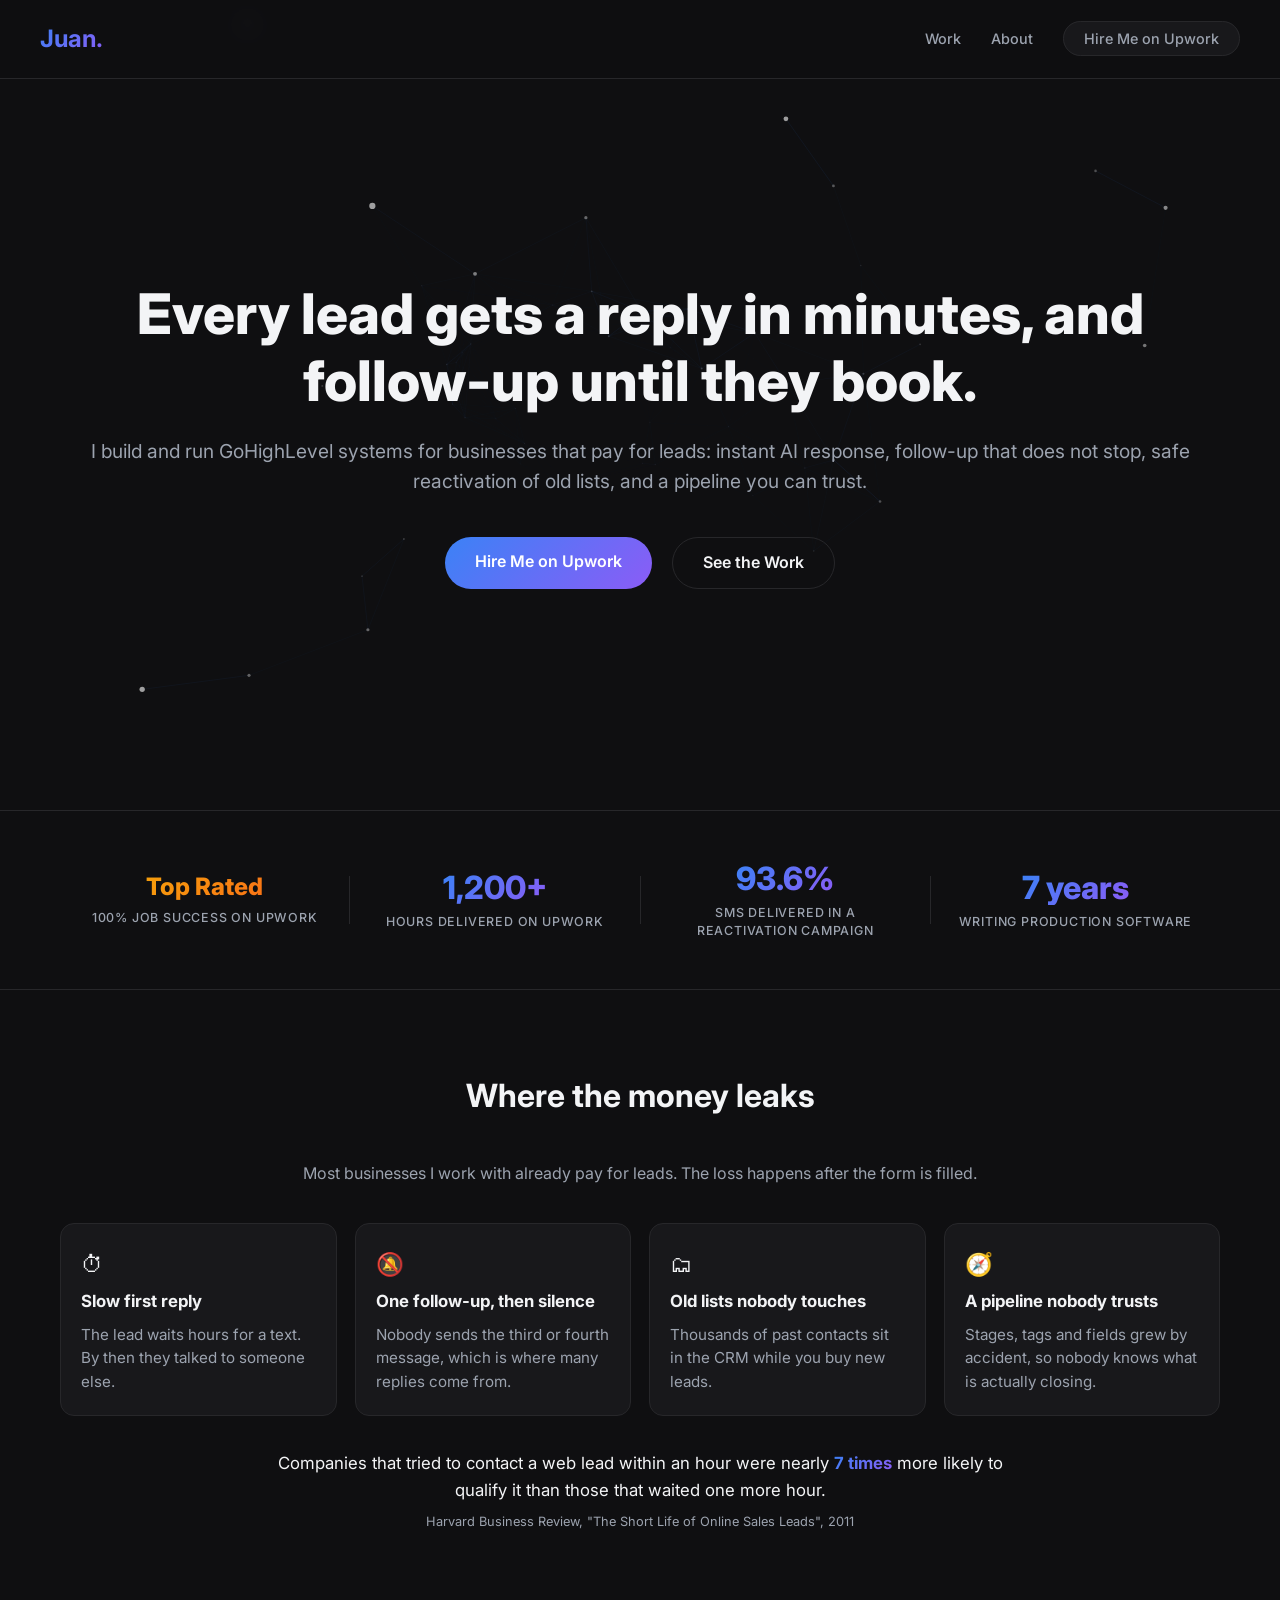
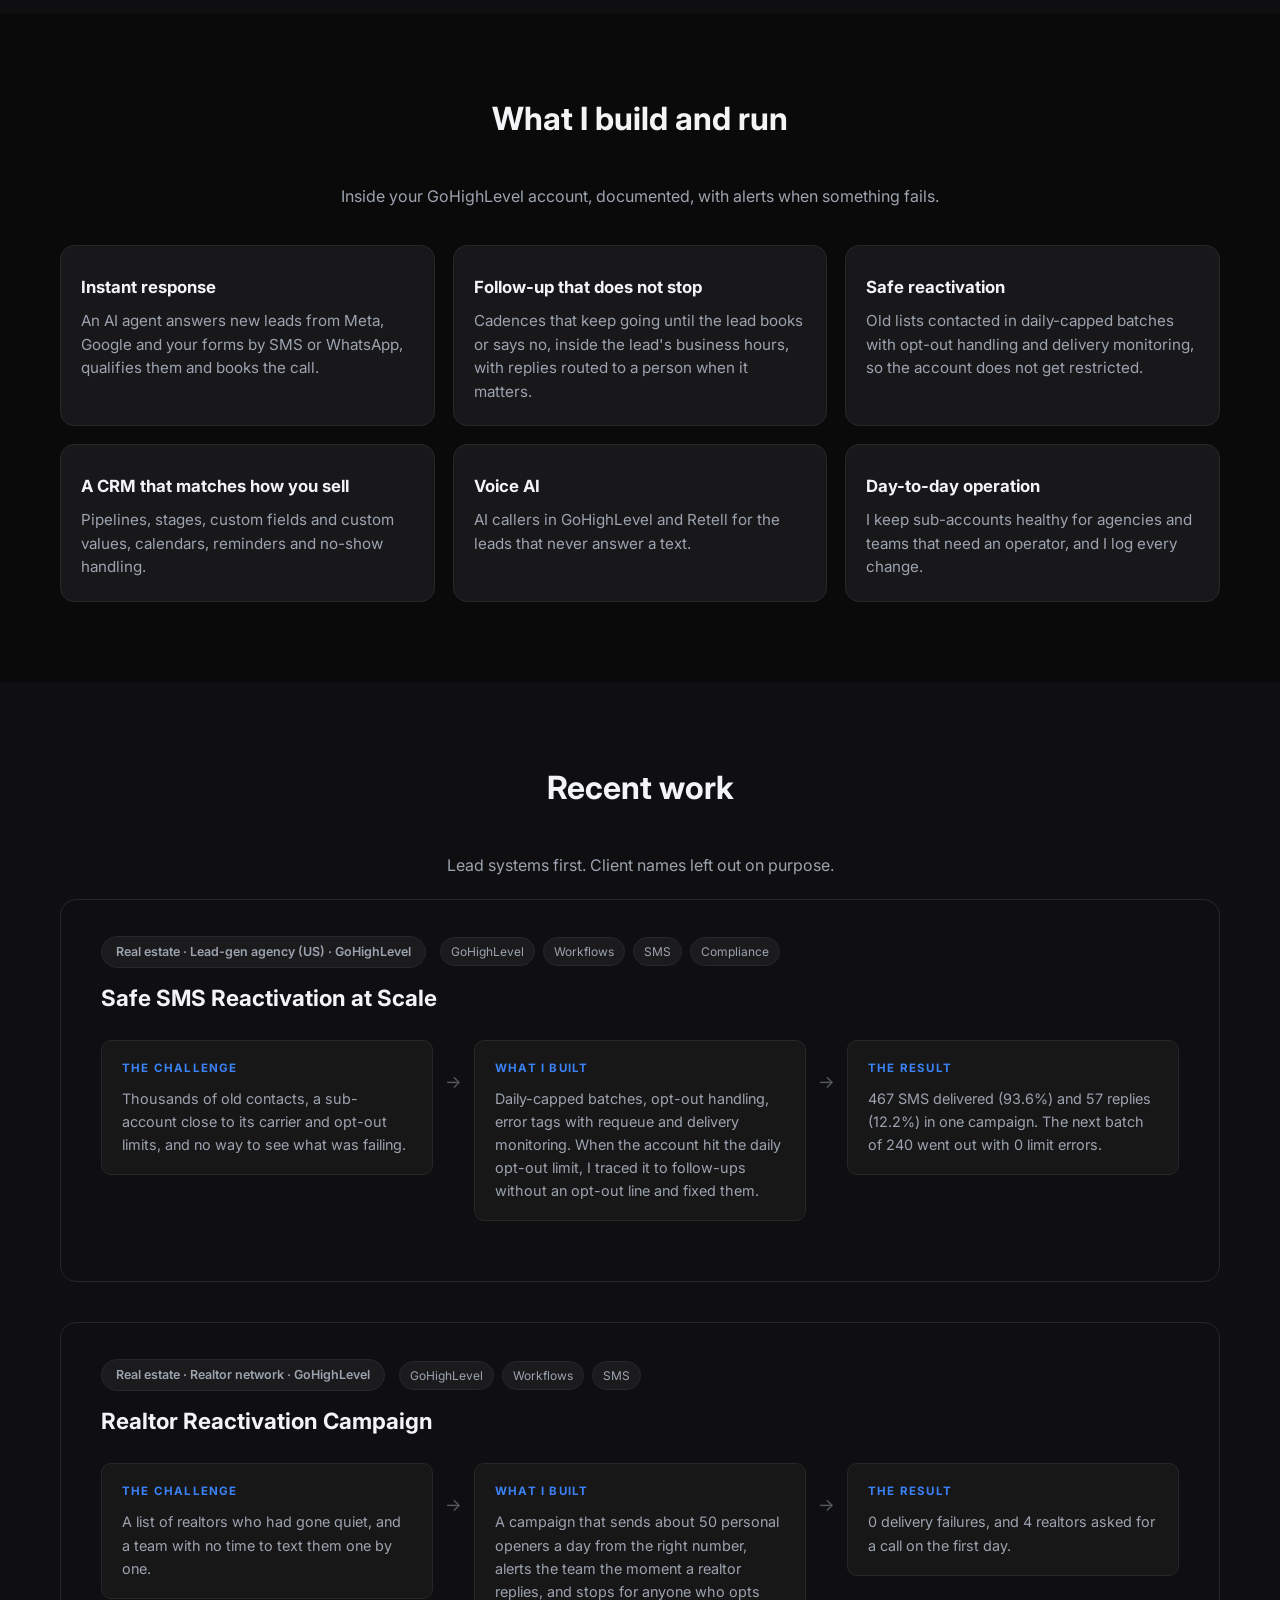
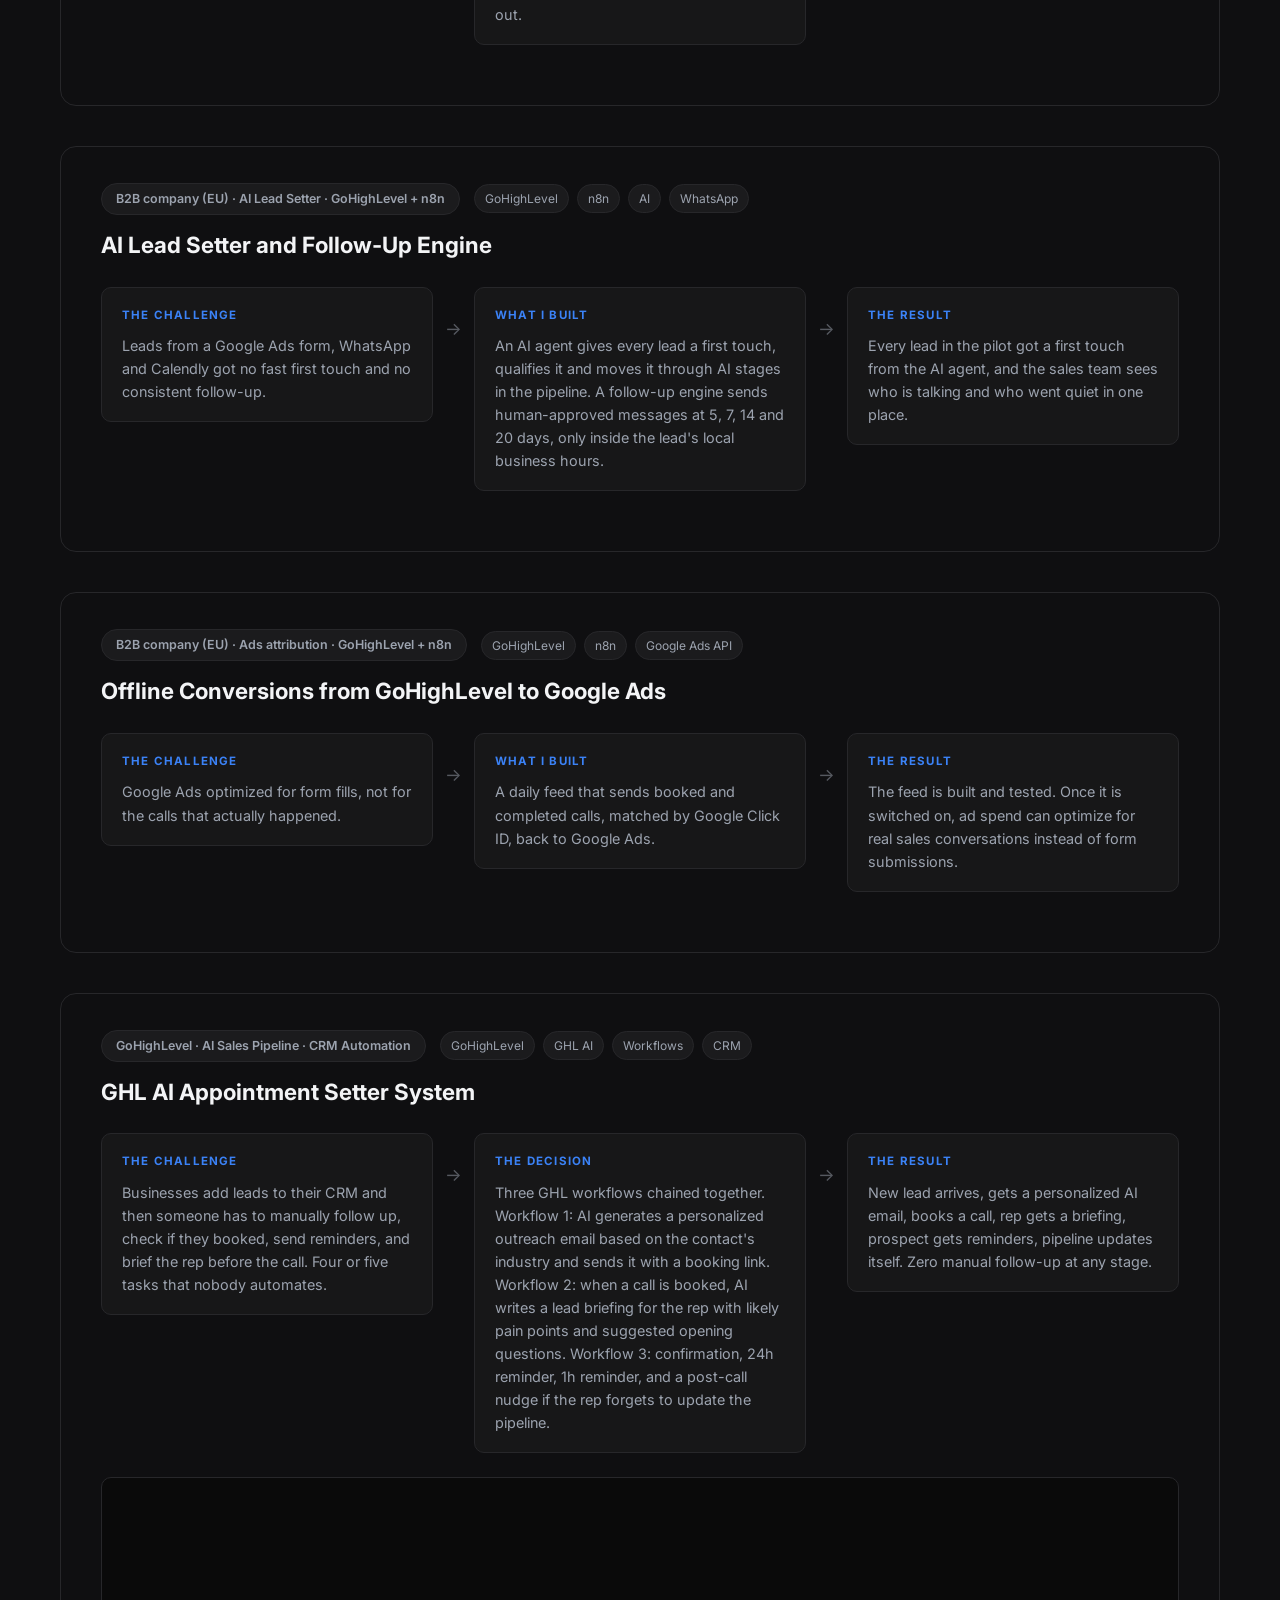
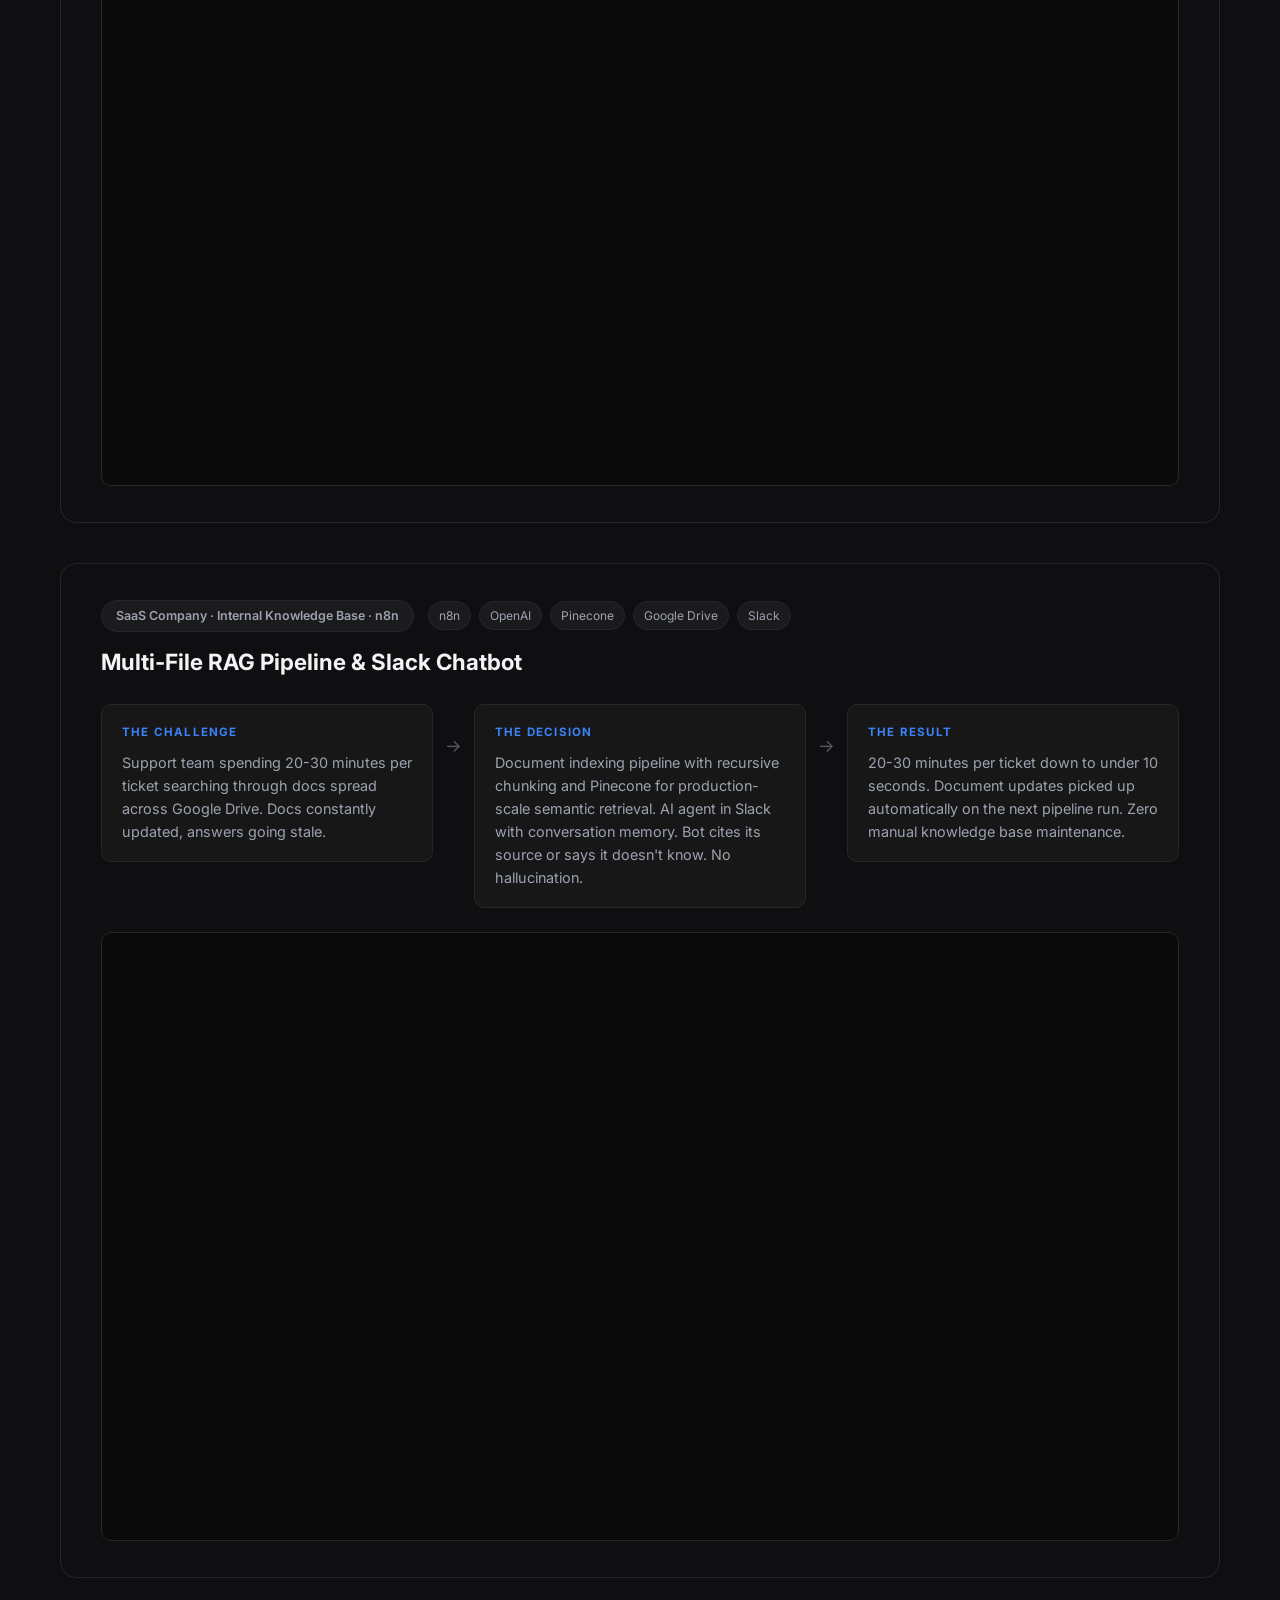
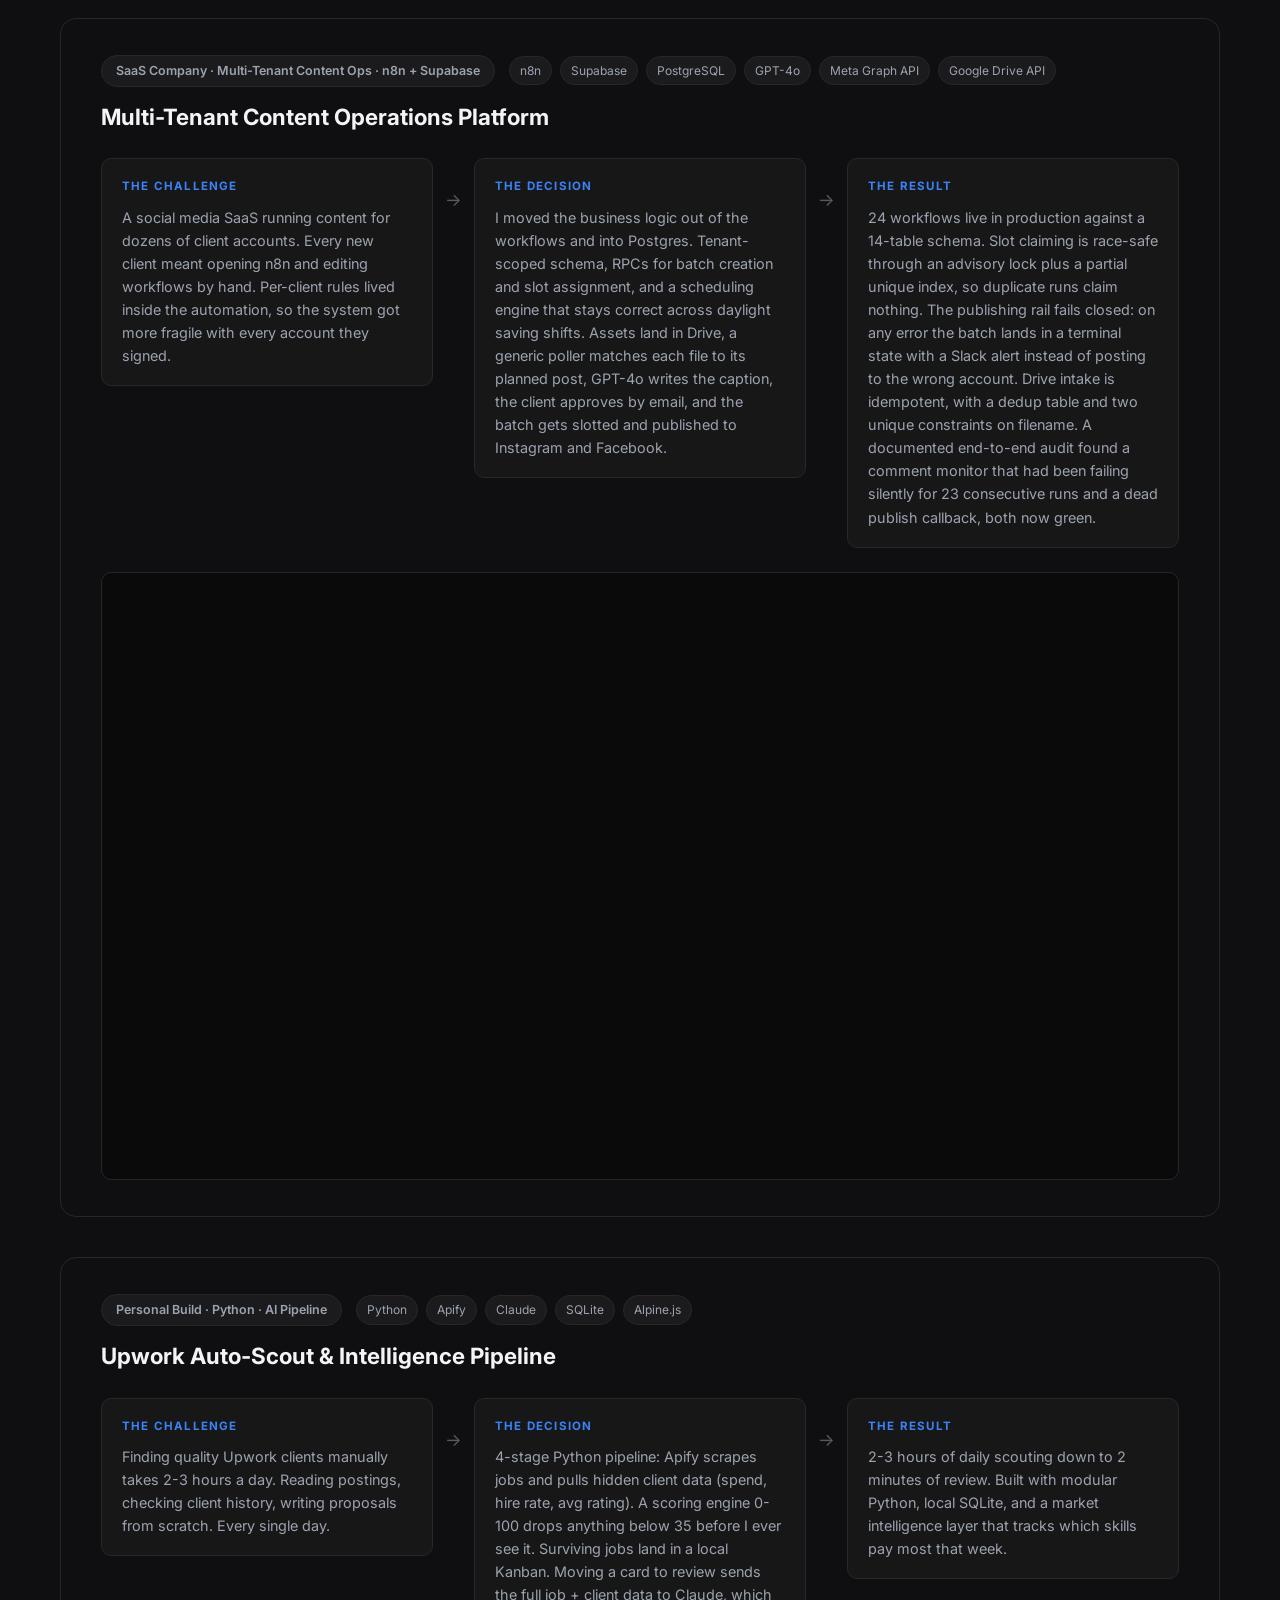
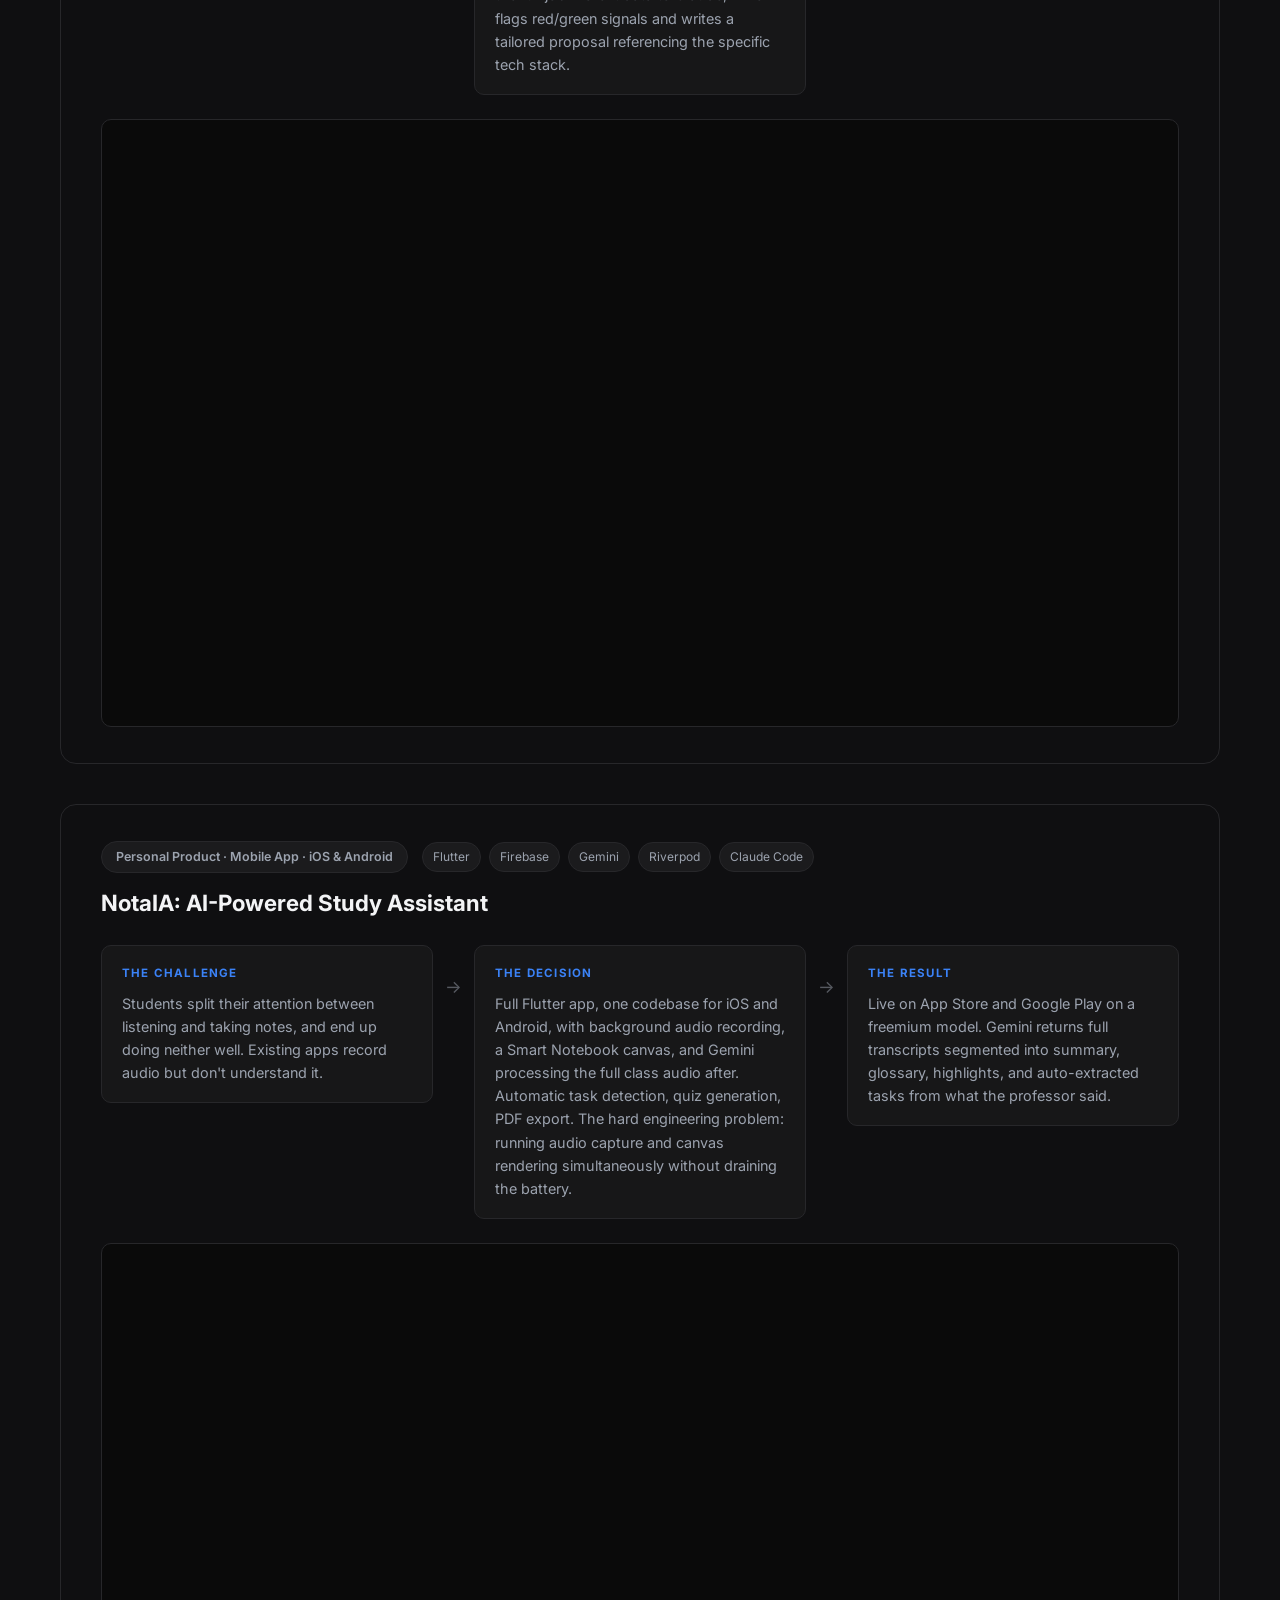
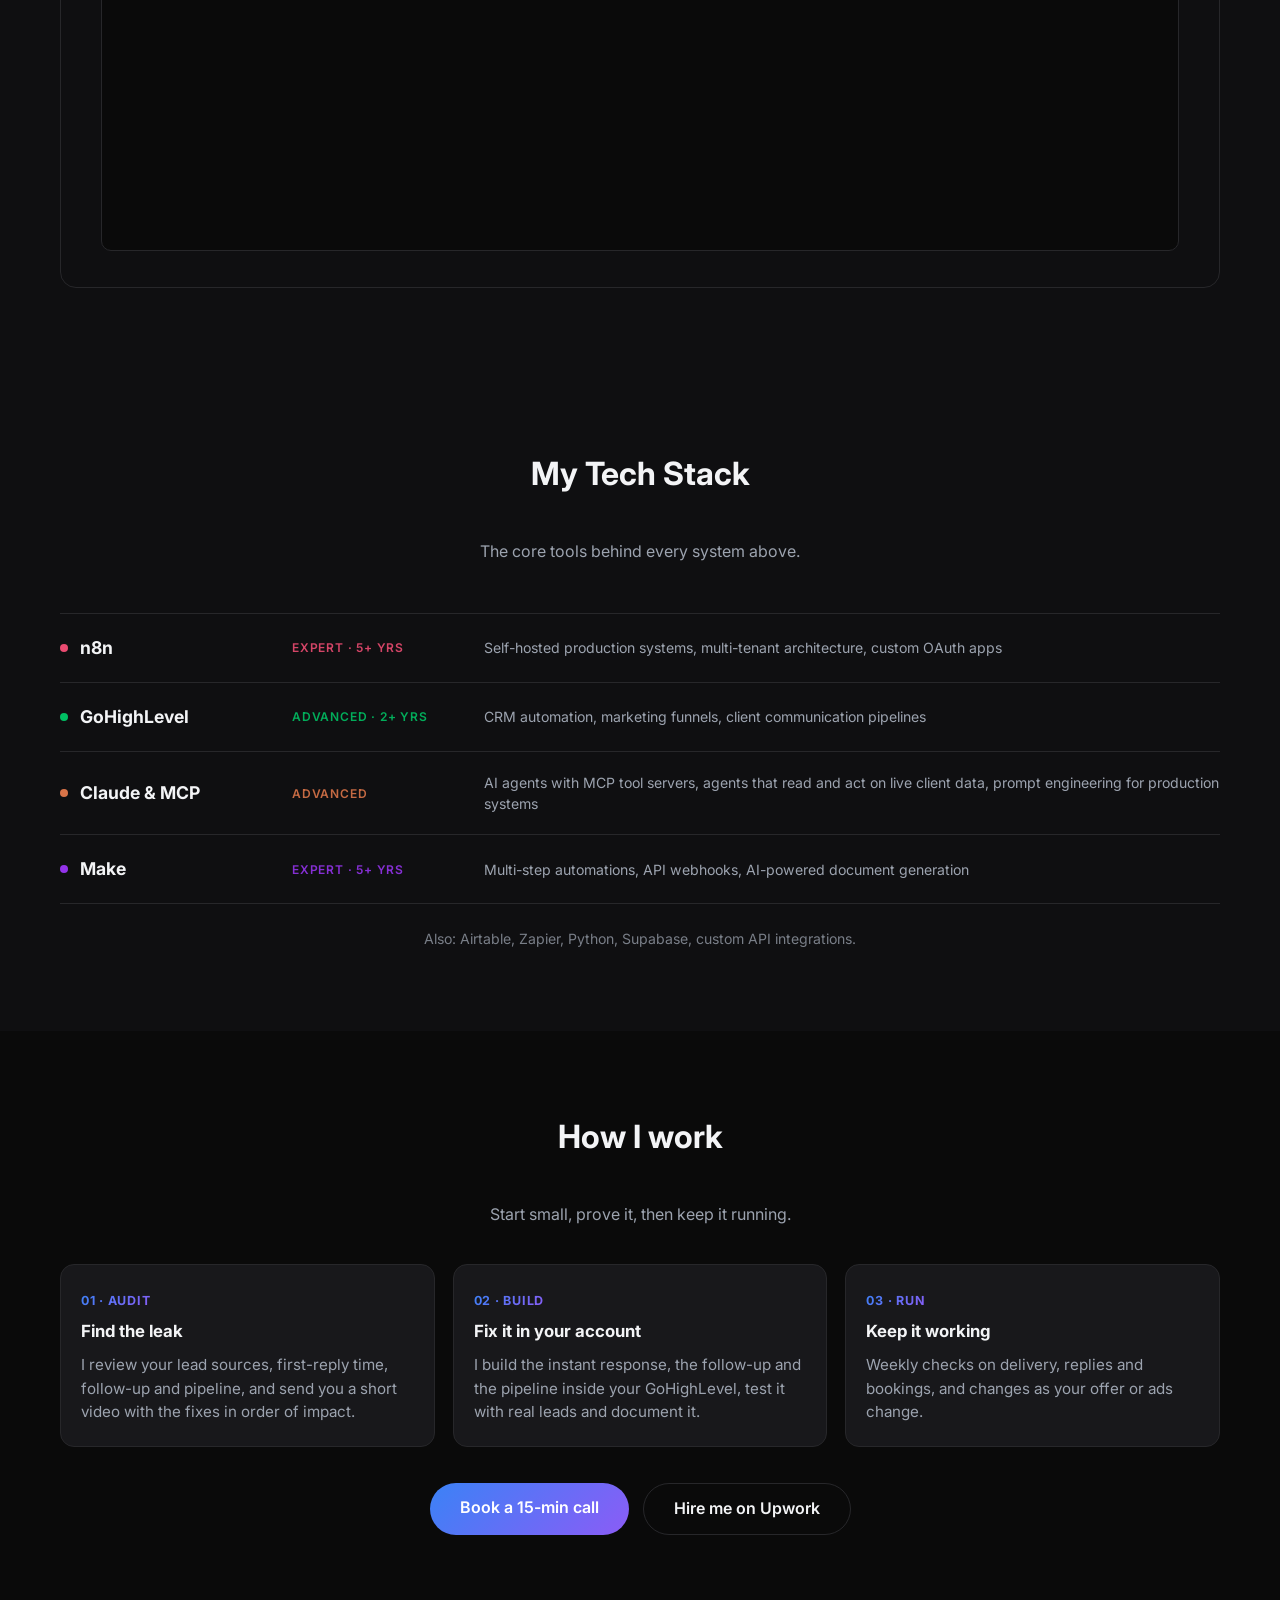
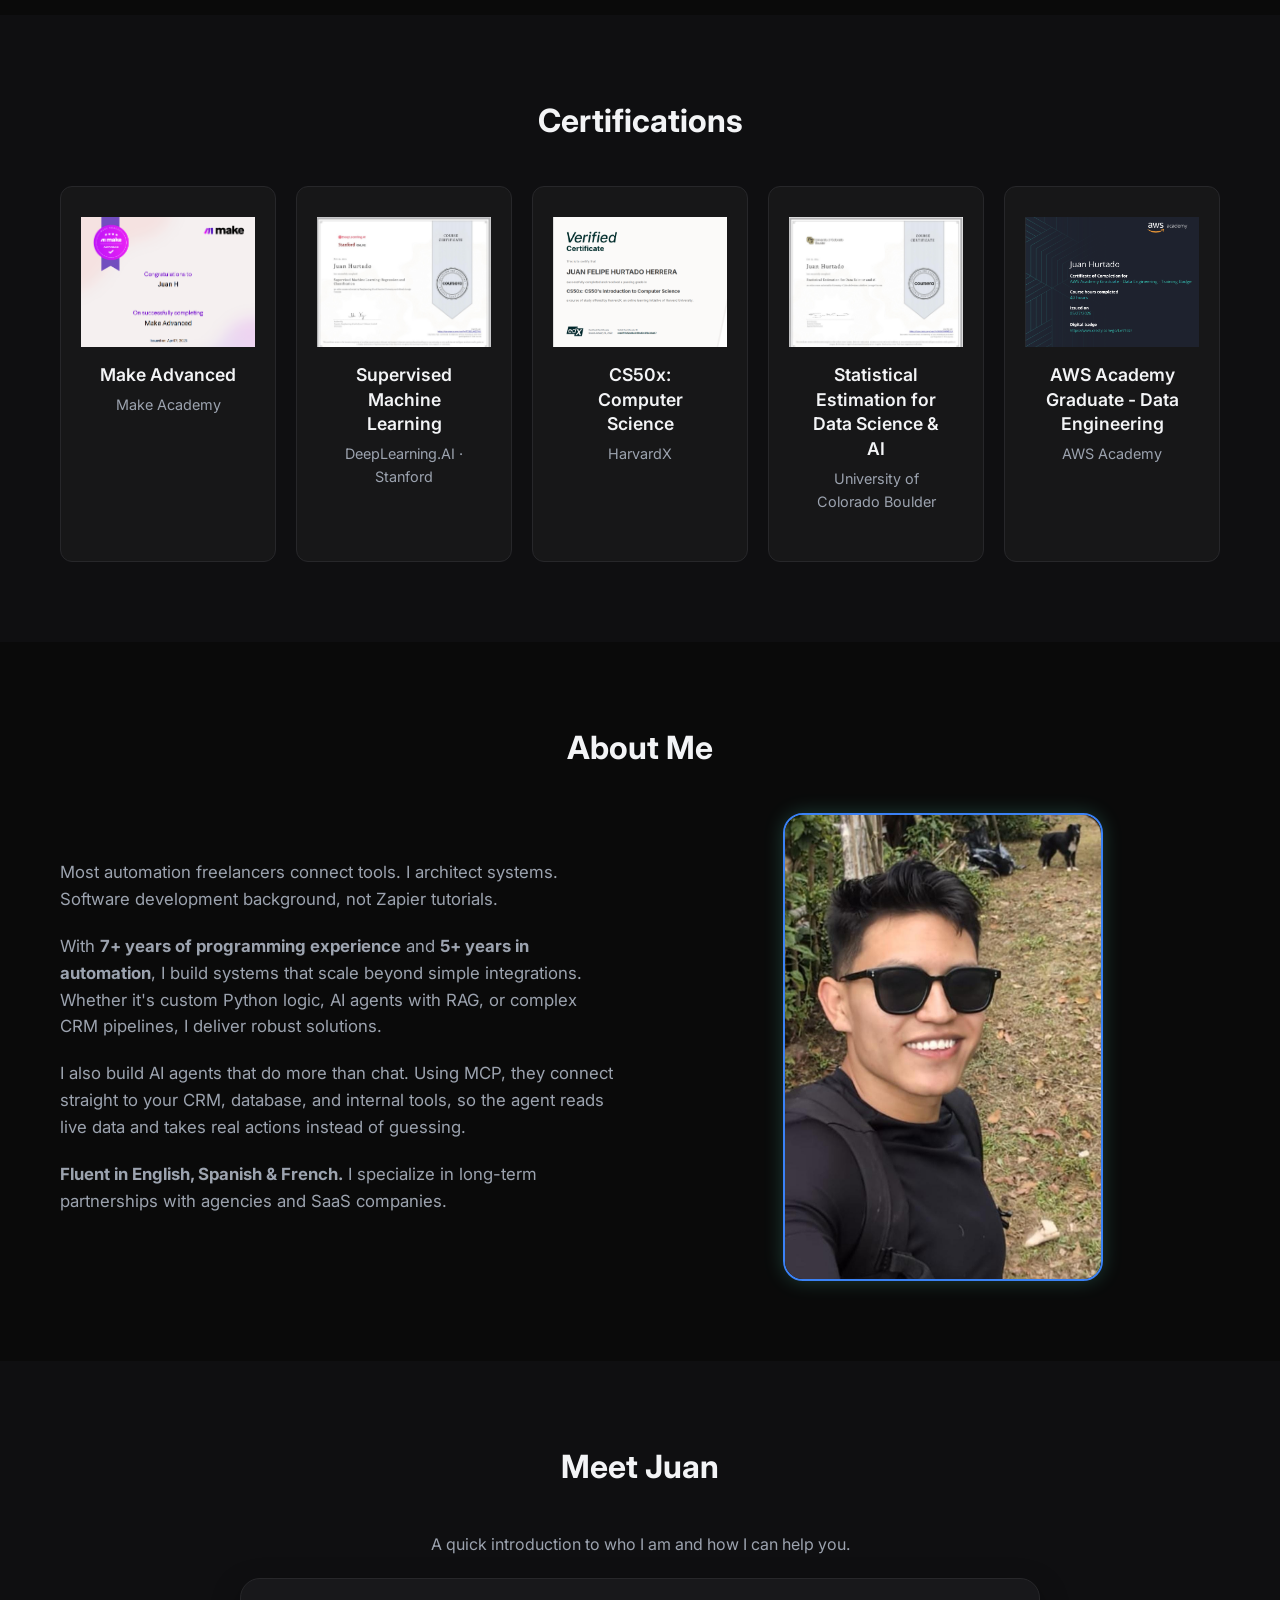
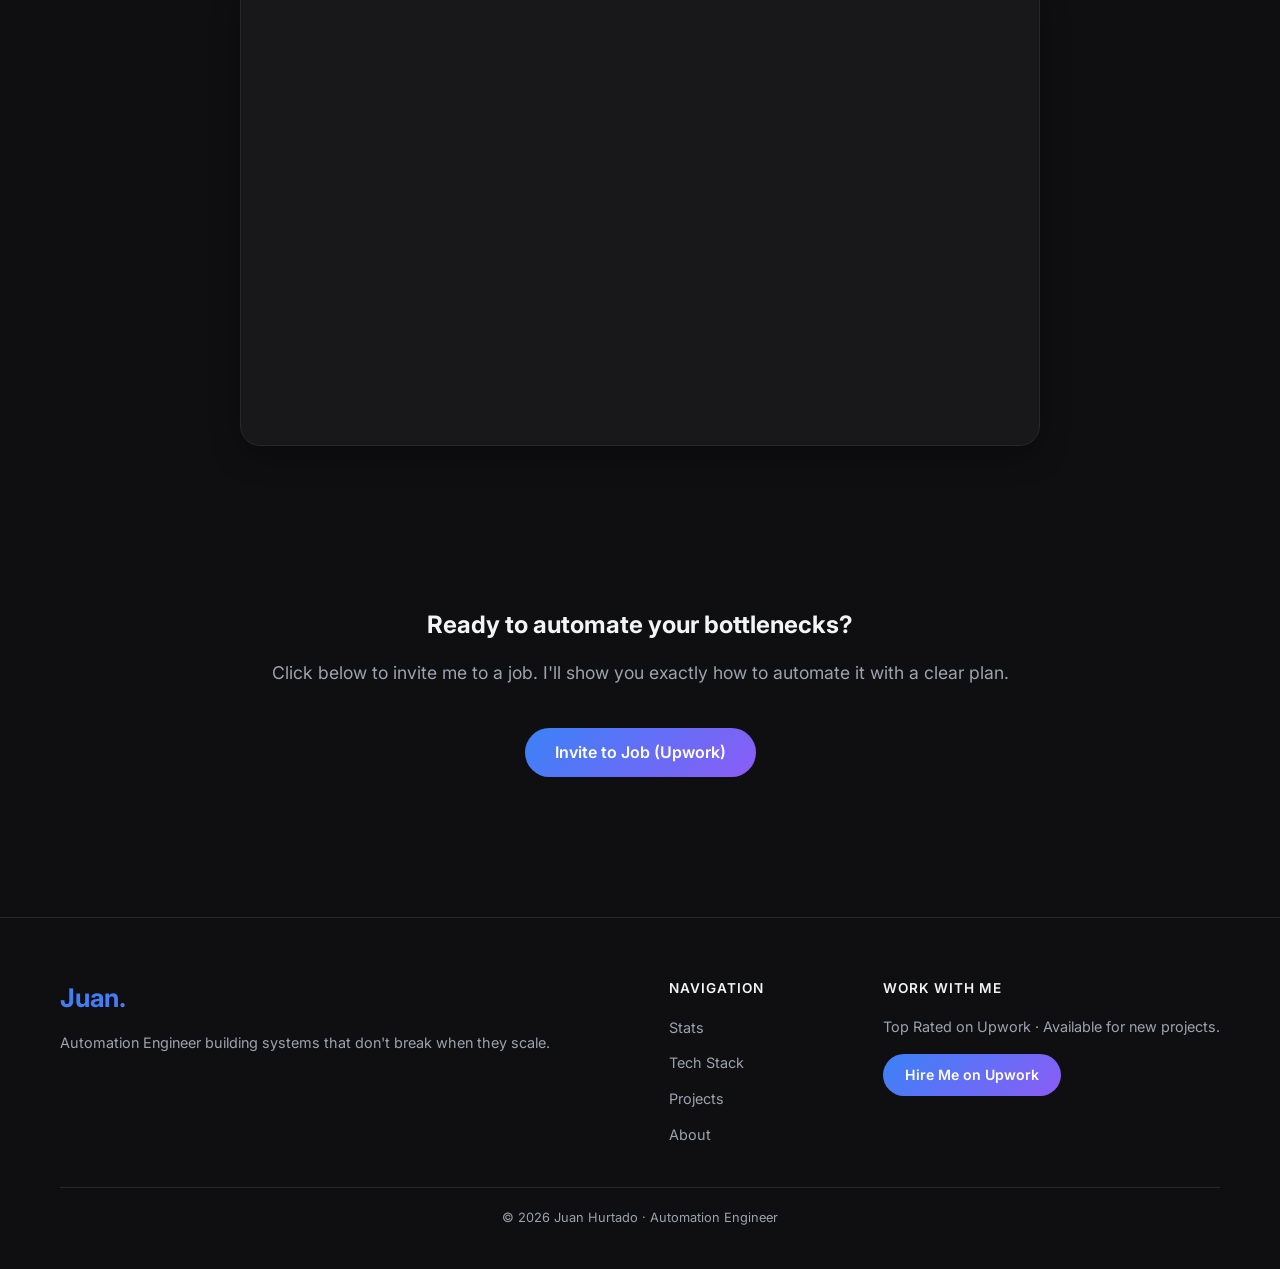
==== commit 41dcbaad: "Landing v2: lead systems positioning, verified stats, problem, services, case studies and process Co" ====
--- a/index.html
+++ b/index.html
@@ -7,6 +7,7 @@
     <title>Juan Hurtado | Automation Engineer</title>
     <meta name="description" content="Automation Engineer specializing in n8n, GoHighLevel, and AI-powered systems. 7+ years software development background. 100% Job Success Score.">
     <link rel="stylesheet" href="assets/styles.css">
+    <link rel="stylesheet" href="assets/landing.css">
     <link rel="stylesheet" href="assets/image-fix.css">
     <link rel="stylesheet" href="assets/responsive.css">
     <link rel="stylesheet" href="assets/scroll-animation.css">
@@ -34,8 +35,8 @@
     <header class="hero">
         <canvas id="hero-canvas"></canvas>
         <div class="container">
-            <h1 class="hero-title">I build automation systems that don't break when they scale.</h1>
-            <p class="hero-subtitle">n8n · GoHighLevel · AI Orchestration. 7 years in production software. Your automation ships with error handling, monitoring, and docs. Not a demo that breaks in week two.</p>
+            <h1 class="hero-title">Every lead gets a reply in minutes, and follow-up until they book.</h1>
+            <p class="hero-subtitle">I build and run GoHighLevel systems for businesses that pay for leads: instant AI response, follow-up that does not stop, safe reactivation of old lists, and a pipeline you can trust.</p>
             <div class="hero-cta">
                 <a href="https://www.upwork.com/freelancers/~01d2ce62af5850011c?mp_source=share" target="_blank"
                     class="btn-primary">Hire Me on Upwork</a>
@@ -49,35 +50,158 @@
         <div class="container">
             <div class="stats-row">
                 <div class="stat-item">
-                    <span class="stat-number">80+</span>
-                    <span class="stat-label">clients automated</span>
+                    <span class="stat-top-rated">Top Rated</span>
+                    <span class="stat-label">100% job success on Upwork</span>
                 </div>
                 <div class="stat-divider"></div>
                 <div class="stat-item">
-                    <span class="stat-number">20+</span>
-                    <span class="stat-label">hours/week saved per client</span>
+                    <span class="stat-number">1,200+</span>
+                    <span class="stat-label">hours delivered on Upwork</span>
                 </div>
                 <div class="stat-divider"></div>
                 <div class="stat-item">
-                    <span class="stat-number">10 hrs → 15 min</span>
-                    <span class="stat-label">onboarding time reduction</span>
+                    <span class="stat-number">93.6%</span>
+                    <span class="stat-label">SMS delivered in a reactivation campaign</span>
                 </div>
                 <div class="stat-divider"></div>
                 <div class="stat-item">
-                    <span class="stat-top-rated">Top Rated</span>
-                    <span class="stat-label">on Upwork</span>
+                    <span class="stat-number">7 years</span>
+                    <span class="stat-label">writing production software</span>
                 </div>
             </div>
         </div>
     </section>
 
     <!-- Featured Projects Section -->
-    <section id="portfolio" class="section bg-darker">
-        <div class="container">
-            <h2 class="section-title">Featured Projects</h2>
-            <p class="section-desc">Architecture decisions, real results, built for scale.</p>
+    <!-- Problema -->
+    <section id="problem" class="section">
+        <div class="container">
+            <h2 class="section-title">Where the money leaks</h2>
+            <p class="section-desc">Most businesses I work with already pay for leads. The loss happens after the form is filled.</p>
+            <div class="lp-grid lp-grid-4">
+                <div class="lp-card"><span class="lp-icon">⏱</span><h3>Slow first reply</h3><p>The lead waits hours for a text. By then they talked to someone else.</p></div>
+                <div class="lp-card"><span class="lp-icon">🔕</span><h3>One follow-up, then silence</h3><p>Nobody sends the third or fourth message, which is where many replies come from.</p></div>
+                <div class="lp-card"><span class="lp-icon">🗂</span><h3>Old lists nobody touches</h3><p>Thousands of past contacts sit in the CRM while you buy new leads.</p></div>
+                <div class="lp-card"><span class="lp-icon">🧭</span><h3>A pipeline nobody trusts</h3><p>Stages, tags and fields grew by accident, so nobody knows what is actually closing.</p></div>
+            </div>
+            <p class="lp-quote">Companies that tried to contact a web lead within an hour were nearly <strong>7 times</strong> more likely to qualify it than those that waited one more hour. <span>Harvard Business Review, "The Short Life of Online Sales Leads", 2011</span></p>
+        </div>
+    </section>
+
+    <!-- Que construyo -->
+    <section id="services" class="section bg-darker">
+        <div class="container">
+            <h2 class="section-title">What I build and run</h2>
+            <p class="section-desc">Inside your GoHighLevel account, documented, with alerts when something fails.</p>
+            <div class="lp-grid lp-grid-3">
+                <div class="lp-card"><h3>Instant response</h3><p>An AI agent answers new leads from Meta, Google and your forms by SMS or WhatsApp, qualifies them and books the call.</p></div>
+                <div class="lp-card"><h3>Follow-up that does not stop</h3><p>Cadences that keep going until the lead books or says no, inside the lead's business hours, with replies routed to a person when it matters.</p></div>
+                <div class="lp-card"><h3>Safe reactivation</h3><p>Old lists contacted in daily-capped batches with opt-out handling and delivery monitoring, so the account does not get restricted.</p></div>
+                <div class="lp-card"><h3>A CRM that matches how you sell</h3><p>Pipelines, stages, custom fields and custom values, calendars, reminders and no-show handling.</p></div>
+                <div class="lp-card"><h3>Voice AI</h3><p>AI callers in GoHighLevel and Retell for the leads that never answer a text.</p></div>
+                <div class="lp-card"><h3>Day-to-day operation</h3><p>I keep sub-accounts healthy for agencies and teams that need an operator, and I log every change.</p></div>
+            </div>
+        </div>
+    </section>
+
+    <section id="portfolio" class="section">
+        <div class="container">
+            <h2 class="section-title">Recent work</h2>
+            <p class="section-desc">Lead systems first. Client names left out on purpose.</p>
 
             <div class="featured-projects-list">
+                <div class="featured-project-card">
+                    <div class="project-header">
+                        <span class="project-label-tag">Real estate · Lead-gen agency (US) · GoHighLevel</span>
+                        <div class="project-stack-tags"><span class="tag">GoHighLevel</span><span class="tag">Workflows</span><span class="tag">SMS</span><span class="tag">Compliance</span></div>
+                    </div>
+                    <h3 class="project-title-main">Safe SMS Reactivation at Scale</h3>
+                    <div class="project-story-row">
+                        <div class="story-block"><span class="story-step">The challenge</span><p>Thousands of old contacts, a sub-account close to its carrier and opt-out limits, and no way to see what was failing.</p></div>
+                        <div class="story-arrow">→</div>
+                        <div class="story-block"><span class="story-step">What I built</span><p>Daily-capped batches, opt-out handling, error tags with requeue and delivery monitoring. When the account hit the daily opt-out limit, I traced it to follow-ups without an opt-out line and fixed them.</p></div>
+                        <div class="story-arrow">→</div>
+                        <div class="story-block"><span class="story-step">The result</span><p>467 SMS delivered (93.6%) and 57 replies (12.2%) in one campaign. The next batch of 240 went out with 0 limit errors.</p></div>
+                    </div>
+                </div>
+
+                <div class="featured-project-card">
+                    <div class="project-header">
+                        <span class="project-label-tag">Real estate · Realtor network · GoHighLevel</span>
+                        <div class="project-stack-tags"><span class="tag">GoHighLevel</span><span class="tag">Workflows</span><span class="tag">SMS</span></div>
+                    </div>
+                    <h3 class="project-title-main">Realtor Reactivation Campaign</h3>
+                    <div class="project-story-row">
+                        <div class="story-block"><span class="story-step">The challenge</span><p>A list of realtors who had gone quiet, and a team with no time to text them one by one.</p></div>
+                        <div class="story-arrow">→</div>
+                        <div class="story-block"><span class="story-step">What I built</span><p>A campaign that sends about 50 personal openers a day from the right number, alerts the team the moment a realtor replies, and stops for anyone who opts out.</p></div>
+                        <div class="story-arrow">→</div>
+                        <div class="story-block"><span class="story-step">The result</span><p>0 delivery failures, and 4 realtors asked for a call on the first day.</p></div>
+                    </div>
+                </div>
+
+                <div class="featured-project-card">
+                    <div class="project-header">
+                        <span class="project-label-tag">B2B company (EU) · AI Lead Setter · GoHighLevel + n8n</span>
+                        <div class="project-stack-tags"><span class="tag">GoHighLevel</span><span class="tag">n8n</span><span class="tag">AI</span><span class="tag">WhatsApp</span></div>
+                    </div>
+                    <h3 class="project-title-main">AI Lead Setter and Follow-Up Engine</h3>
+                    <div class="project-story-row">
+                        <div class="story-block"><span class="story-step">The challenge</span><p>Leads from a Google Ads form, WhatsApp and Calendly got no fast first touch and no consistent follow-up.</p></div>
+                        <div class="story-arrow">→</div>
+                        <div class="story-block"><span class="story-step">What I built</span><p>An AI agent gives every lead a first touch, qualifies it and moves it through AI stages in the pipeline. A follow-up engine sends human-approved messages at 5, 7, 14 and 20 days, only inside the lead's local business hours.</p></div>
+                        <div class="story-arrow">→</div>
+                        <div class="story-block"><span class="story-step">The result</span><p>Every lead in the pilot got a first touch from the AI agent, and the sales team sees who is talking and who went quiet in one place.</p></div>
+                    </div>
+                </div>
+
+                <div class="featured-project-card">
+                    <div class="project-header">
+                        <span class="project-label-tag">B2B company (EU) · Ads attribution · GoHighLevel + n8n</span>
+                        <div class="project-stack-tags"><span class="tag">GoHighLevel</span><span class="tag">n8n</span><span class="tag">Google Ads API</span></div>
+                    </div>
+                    <h3 class="project-title-main">Offline Conversions from GoHighLevel to Google Ads</h3>
+                    <div class="project-story-row">
+                        <div class="story-block"><span class="story-step">The challenge</span><p>Google Ads optimized for form fills, not for the calls that actually happened.</p></div>
+                        <div class="story-arrow">→</div>
+                        <div class="story-block"><span class="story-step">What I built</span><p>A daily feed that sends booked and completed calls, matched by Google Click ID, back to Google Ads.</p></div>
+                        <div class="story-arrow">→</div>
+                        <div class="story-block"><span class="story-step">The result</span><p>The feed is built and tested. Once it is switched on, ad spend can optimize for real sales conversations instead of form submissions.</p></div>
+                    </div>
+                </div>
+
+
+                <div class="featured-project-card">
+                    <div class="project-header">
+                        <span class="project-label-tag">GoHighLevel · AI Sales Pipeline · CRM Automation</span>
+                        <div class="project-stack-tags">
+                            <span class="tag">GoHighLevel</span>
+                            <span class="tag">GHL AI</span>
+                            <span class="tag">Workflows</span>
+                            <span class="tag">CRM</span>
+                        </div>
+                    </div>
+                    <h3 class="project-title-main">GHL AI Appointment Setter System</h3>
+                    <div class="project-story-row">
+                        <div class="story-block">
+                            <span class="story-step">The challenge</span>
+                            <p>Businesses add leads to their CRM and then someone has to manually follow up, check if they booked, send reminders, and brief the rep before the call. Four or five tasks that nobody automates.</p>
+                        </div>
+                        <div class="story-arrow">→</div>
+                        <div class="story-block">
+                            <span class="story-step">The decision</span>
+                            <p>Three GHL workflows chained together. Workflow 1: AI generates a personalized outreach email based on the contact's industry and sends it with a booking link. Workflow 2: when a call is booked, AI writes a lead briefing for the rep with likely pain points and suggested opening questions. Workflow 3: confirmation, 24h reminder, 1h reminder, and a post-call nudge if the rep forgets to update the pipeline.</p>
+                        </div>
+                        <div class="story-arrow">→</div>
+                        <div class="story-block">
+                            <span class="story-step">The result</span>
+                            <p>New lead arrives, gets a personalized AI email, books a call, rep gets a briefing, prospect gets reminders, pipeline updates itself. Zero manual follow-up at any stage.</p>
+                        </div>
+                    </div>
+                    <div class="project-video-slot">
+                        <iframe width="560" height="315" src="https://www.youtube.com/embed/75RJ8gknnd4?si=8NSgzY0aYzlA1Msl" title="GHL AI Appointment Setter System" frameborder="0" allow="accelerometer; autoplay; clipboard-write; encrypted-media; gyroscope; picture-in-picture; web-share" referrerpolicy="strict-origin-when-cross-origin" allowfullscreen></iframe>
+                    </div>
+                </div>
 
                 <!-- Project 1: RAG Pipeline & Slack Chatbot -->
                 <div class="featured-project-card">
@@ -217,38 +341,7 @@
                 </div>
 
                 <!-- Project 5: GHL AI Appointment Setter -->
-                <div class="featured-project-card">
-                    <div class="project-header">
-                        <span class="project-label-tag">GoHighLevel · AI Sales Pipeline · CRM Automation</span>
-                        <div class="project-stack-tags">
-                            <span class="tag">GoHighLevel</span>
-                            <span class="tag">GHL AI</span>
-                            <span class="tag">Workflows</span>
-                            <span class="tag">CRM</span>
-                        </div>
-                    </div>
-                    <h3 class="project-title-main">GHL AI Appointment Setter System</h3>
-                    <div class="project-story-row">
-                        <div class="story-block">
-                            <span class="story-step">The challenge</span>
-                            <p>Businesses add leads to their CRM and then someone has to manually follow up, check if they booked, send reminders, and brief the rep before the call. Four or five tasks that nobody automates.</p>
-                        </div>
-                        <div class="story-arrow">→</div>
-                        <div class="story-block">
-                            <span class="story-step">The decision</span>
-                            <p>Three GHL workflows chained together. Workflow 1: AI generates a personalized outreach email based on the contact's industry and sends it with a booking link. Workflow 2: when a call is booked, AI writes a lead briefing for the rep with likely pain points and suggested opening questions. Workflow 3: confirmation, 24h reminder, 1h reminder, and a post-call nudge if the rep forgets to update the pipeline.</p>
-                        </div>
-                        <div class="story-arrow">→</div>
-                        <div class="story-block">
-                            <span class="story-step">The result</span>
-                            <p>New lead arrives, gets a personalized AI email, books a call, rep gets a briefing, prospect gets reminders, pipeline updates itself. Zero manual follow-up at any stage.</p>
-                        </div>
-                    </div>
-                    <div class="project-video-slot">
-                        <iframe width="560" height="315" src="https://www.youtube.com/embed/75RJ8gknnd4?si=8NSgzY0aYzlA1Msl" title="GHL AI Appointment Setter System" frameborder="0" allow="accelerometer; autoplay; clipboard-write; encrypted-media; gyroscope; picture-in-picture; web-share" referrerpolicy="strict-origin-when-cross-origin" allowfullscreen></iframe>
-                    </div>
-                </div>
-
+                
             </div>
         </div>
     </section>
@@ -306,46 +399,16 @@
     <!-- How I Work Section -->
     <section class="section bg-darker">
         <div class="container">
-            <h2 class="section-title">How I Work</h2>
-            <p class="section-desc">My proven 6-phase process for successful automation projects.</p>
-            <div class="process-steps">
-
-                <div class="process-step">
-                    <div class="step-num">01</div>
-                    <h3 class="step-title">Discovery</h3>
-                    <p class="step-desc">Mapping the chaos & understanding what actually needs to be automated.</p>
-                </div>
-
-                <div class="process-step">
-                    <div class="step-num">02</div>
-                    <h3 class="step-title">Design</h3>
-                    <p class="step-desc">Architecting the optimal solution before writing a single node.</p>
-                </div>
-
-                <div class="process-step">
-                    <div class="step-num">03</div>
-                    <h3 class="step-title">Build</h3>
-                    <p class="step-desc">Implementing the automation with edge cases handled from day one.</p>
-                </div>
-
-                <div class="process-step">
-                    <div class="step-num">04</div>
-                    <h3 class="step-title">Test</h3>
-                    <p class="step-desc">Rigorous validation, including the edge cases you didn't think of.</p>
-                </div>
-
-                <div class="process-step">
-                    <div class="step-num">05</div>
-                    <h3 class="step-title">Deploy</h3>
-                    <p class="step-desc">Going live with monitoring in place so nothing breaks silently.</p>
-                </div>
-
-                <div class="process-step">
-                    <div class="step-num">06</div>
-                    <h3 class="step-title">Optimize</h3>
-                    <p class="step-desc">Continuous improvement as your business scales and needs evolve.</p>
-                </div>
-
+            <h2 class="section-title">How I work</h2>
+            <p class="section-desc">Start small, prove it, then keep it running.</p>
+            <div class="lp-grid lp-grid-3">
+                <div class="lp-card"><span class="lp-step">01 · Audit</span><h3>Find the leak</h3><p>I review your lead sources, first-reply time, follow-up and pipeline, and send you a short video with the fixes in order of impact.</p></div>
+                <div class="lp-card"><span class="lp-step">02 · Build</span><h3>Fix it in your account</h3><p>I build the instant response, the follow-up and the pipeline inside your GoHighLevel, test it with real leads and document it.</p></div>
+                <div class="lp-card"><span class="lp-step">03 · Run</span><h3>Keep it working</h3><p>Weekly checks on delivery, replies and bookings, and changes as your offer or ads change.</p></div>
+            </div>
+            <div class="lp-cta">
+                <a href="/call" class="btn-primary">Book a 15-min call</a>
+                <a href="https://www.upwork.com/freelancers/~01d2ce62af5850011c?mp_source=share" target="_blank" class="btn-secondary">Hire me on Upwork</a>
             </div>
         </div>
     </section>
--- a/assets/landing.css
+++ b/assets/landing.css
@@ -0,0 +1,15 @@
+/* Landing v2: secciones de problema, servicios y proceso */
+.lp-grid{display:grid;gap:18px;margin-top:36px}
+.lp-grid-4{grid-template-columns:repeat(4,minmax(0,1fr))}
+.lp-grid-3{grid-template-columns:repeat(3,minmax(0,1fr))}
+.lp-card{background:var(--bg-card);border:1px solid var(--border-color);border-radius:14px;padding:22px 20px;text-align:left}
+.lp-card h3{font-size:1.05rem;margin:6px 0 8px;color:var(--text-primary)}
+.lp-card p{color:var(--text-secondary);font-size:.95rem;line-height:1.55}
+.lp-icon{font-size:1.4rem}
+.lp-step{display:inline-block;font-size:.78rem;letter-spacing:.06em;text-transform:uppercase;background:var(--accent-gradient);-webkit-background-clip:text;background-clip:text;color:transparent;font-weight:700}
+.lp-quote{margin:34px auto 0;max-width:760px;text-align:center;color:var(--text-primary);font-size:1.05rem;line-height:1.6}
+.lp-quote strong{background:var(--accent-gradient);-webkit-background-clip:text;background-clip:text;color:transparent}
+.lp-quote span{display:block;margin-top:8px;color:var(--text-secondary);font-size:.8rem}
+.lp-cta{display:flex;gap:14px;justify-content:center;flex-wrap:wrap;margin-top:36px}
+@media (max-width:900px){.lp-grid-4{grid-template-columns:repeat(2,minmax(0,1fr))}.lp-grid-3{grid-template-columns:1fr}}
+@media (max-width:560px){.lp-grid-4{grid-template-columns:1fr}}
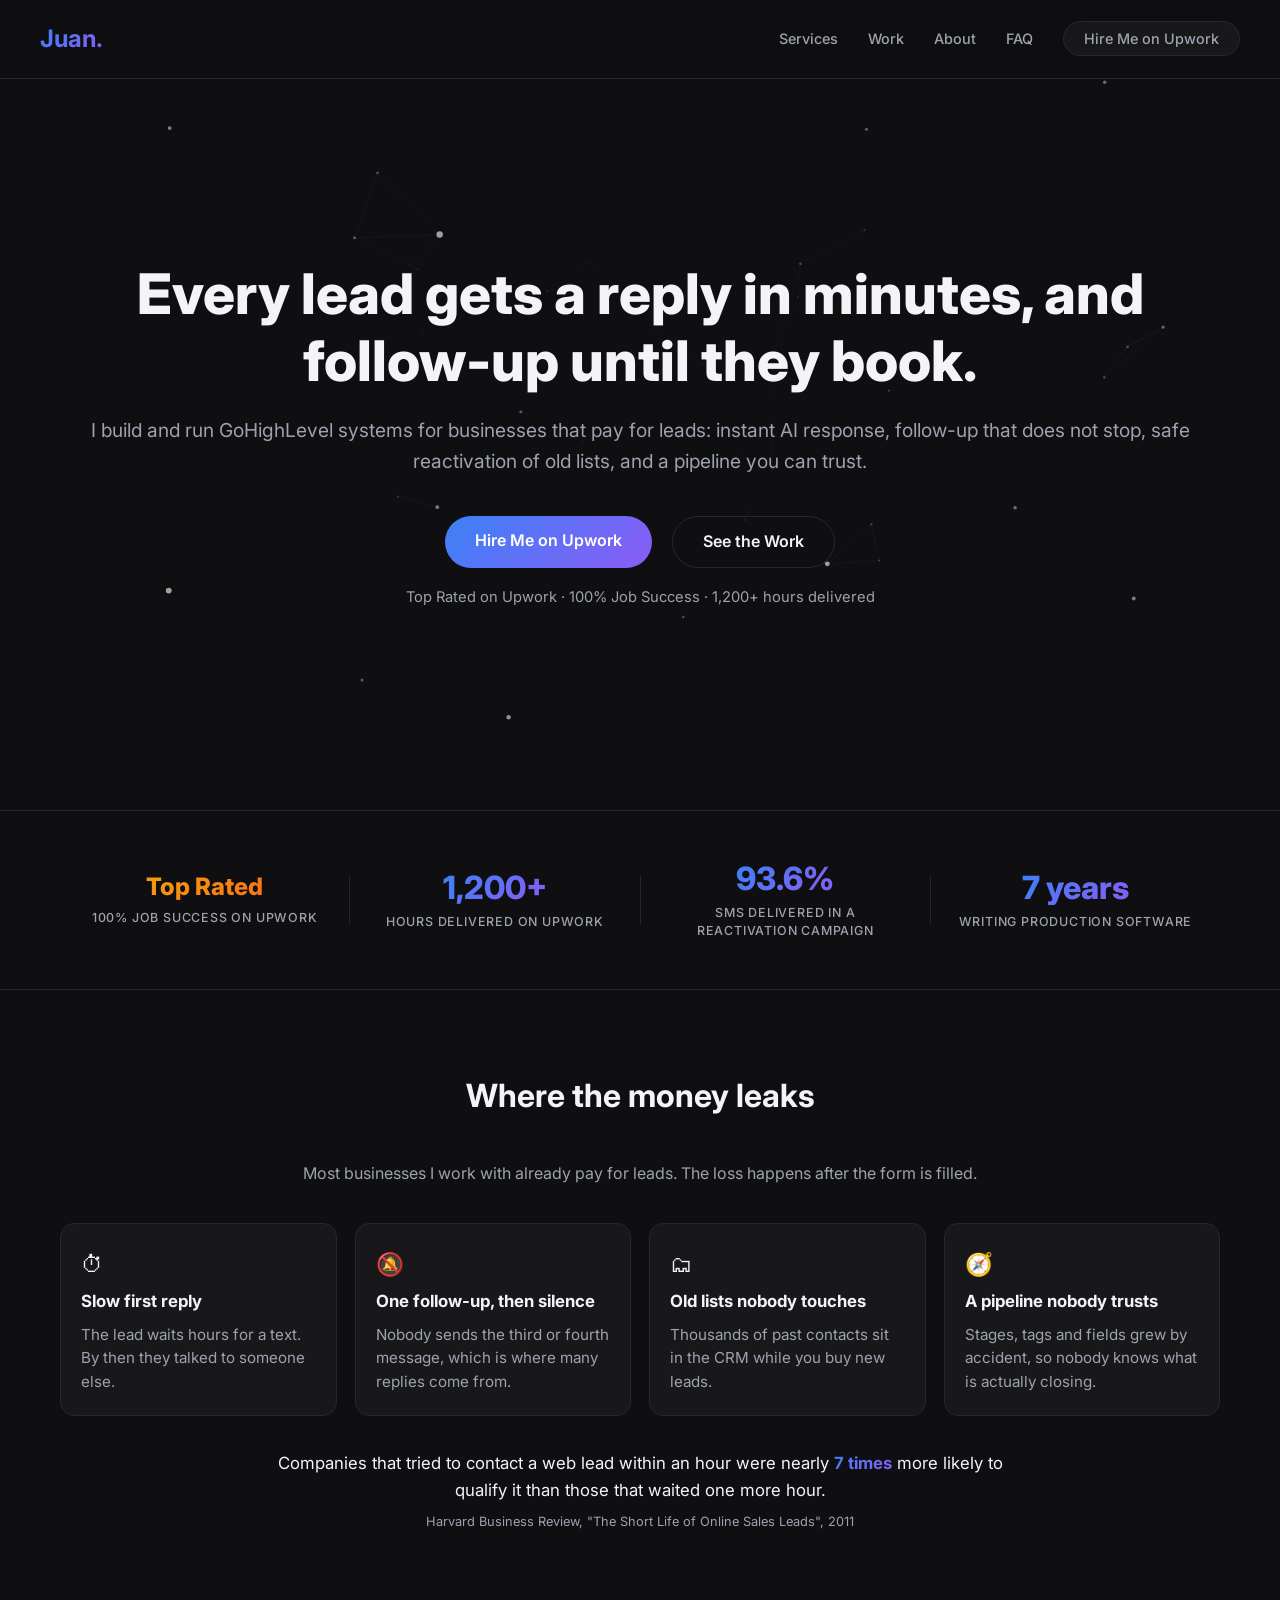
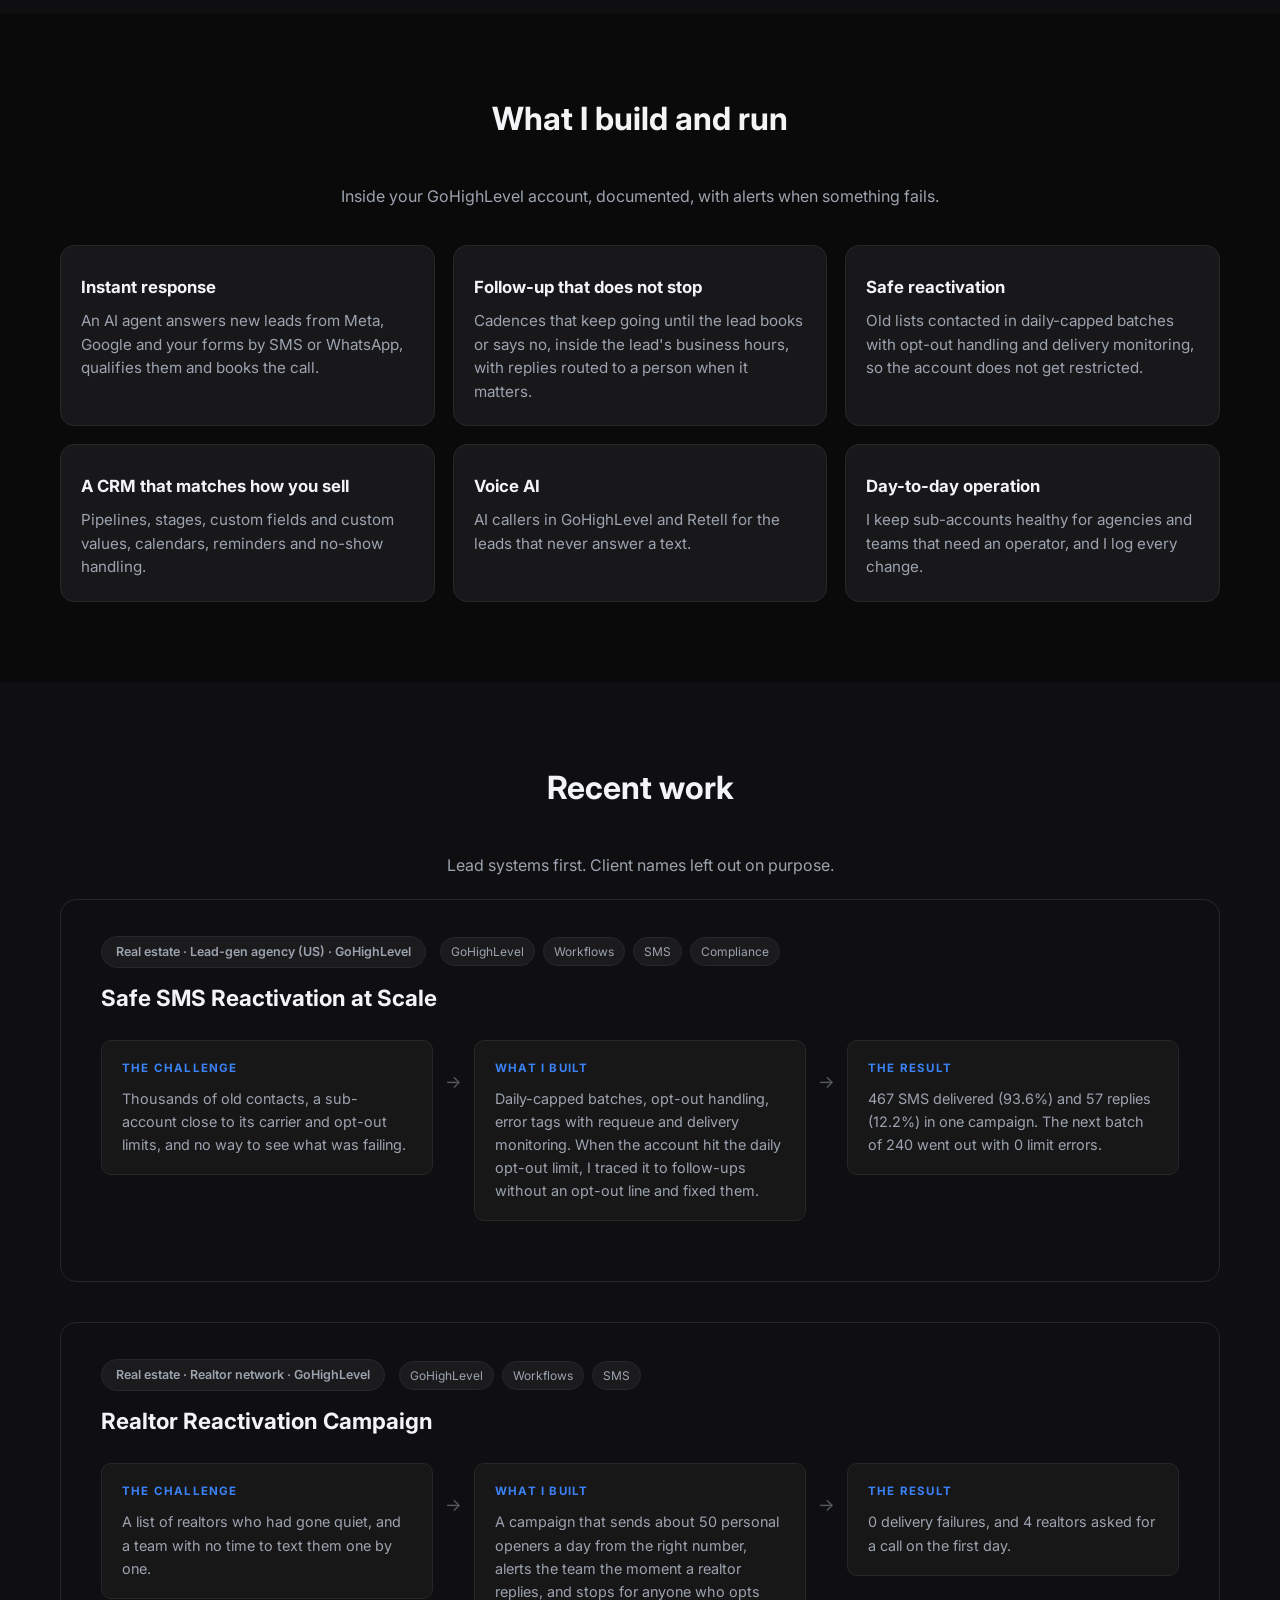
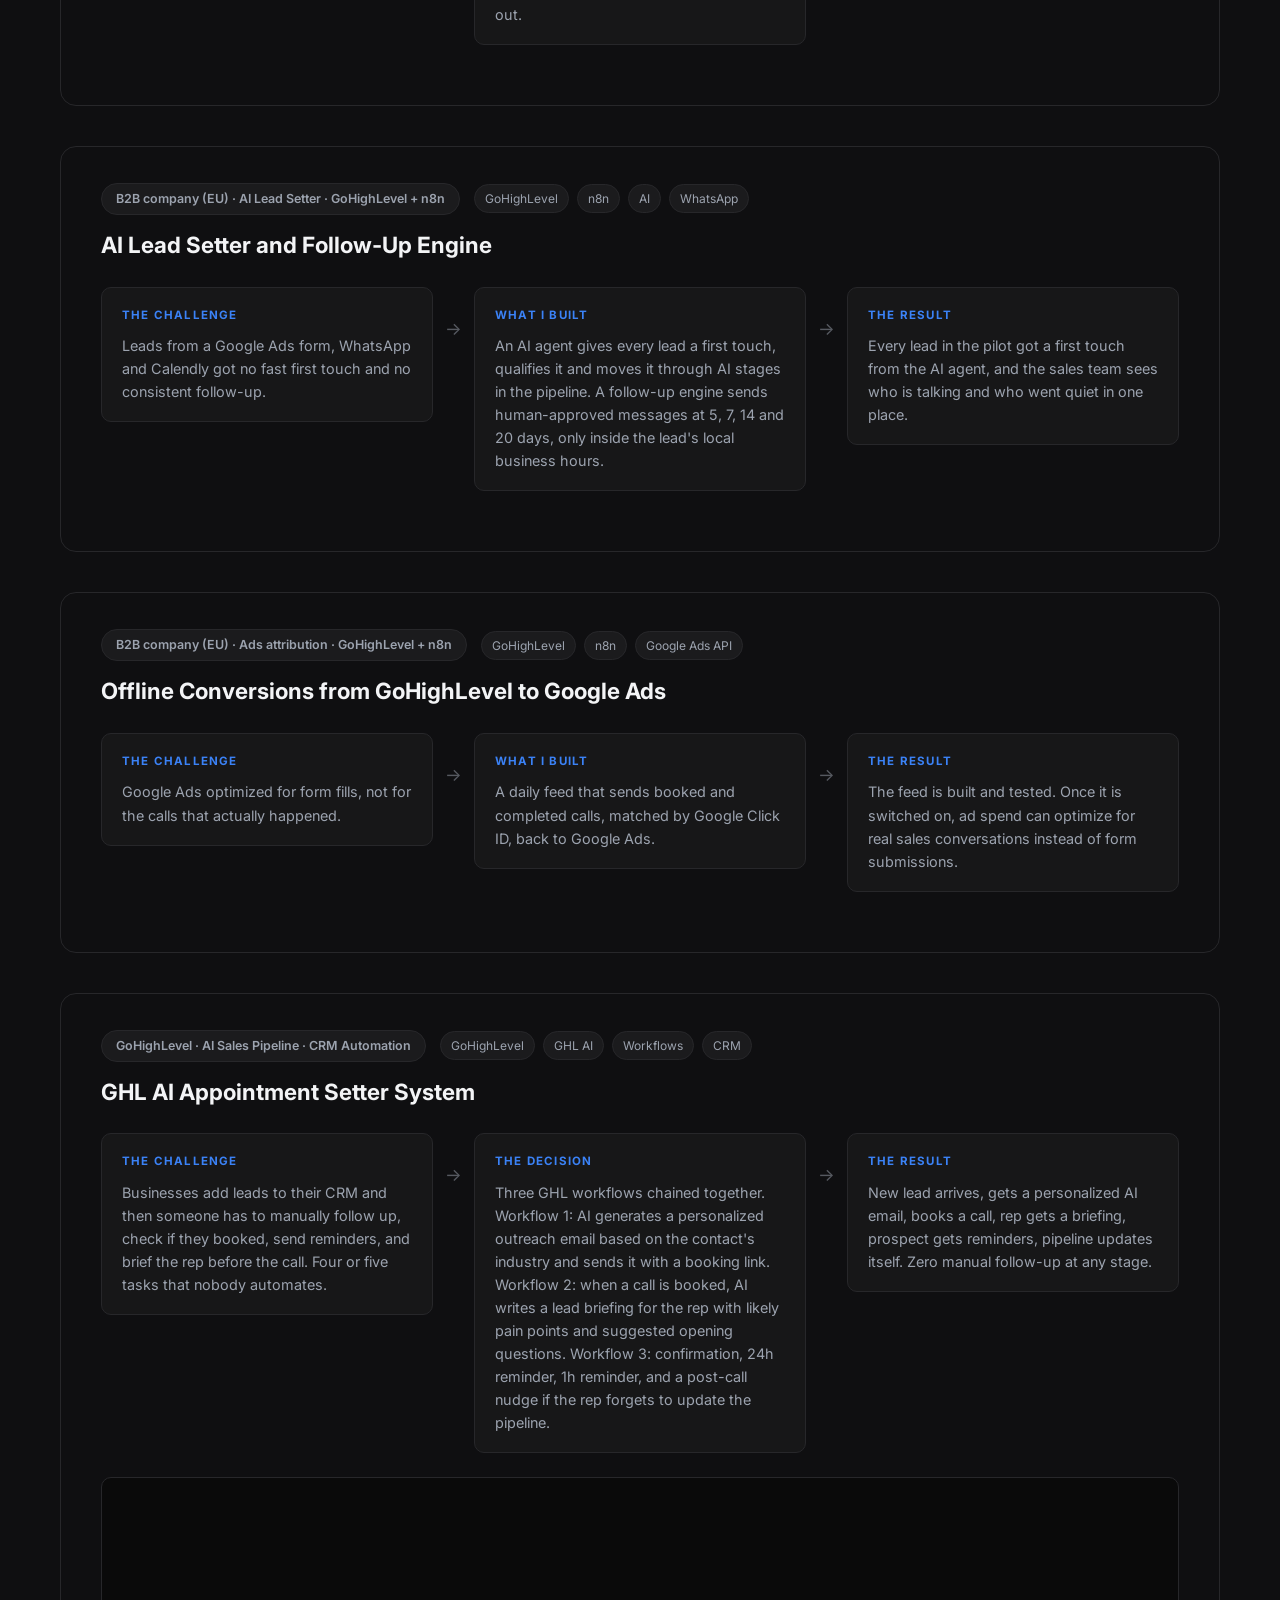
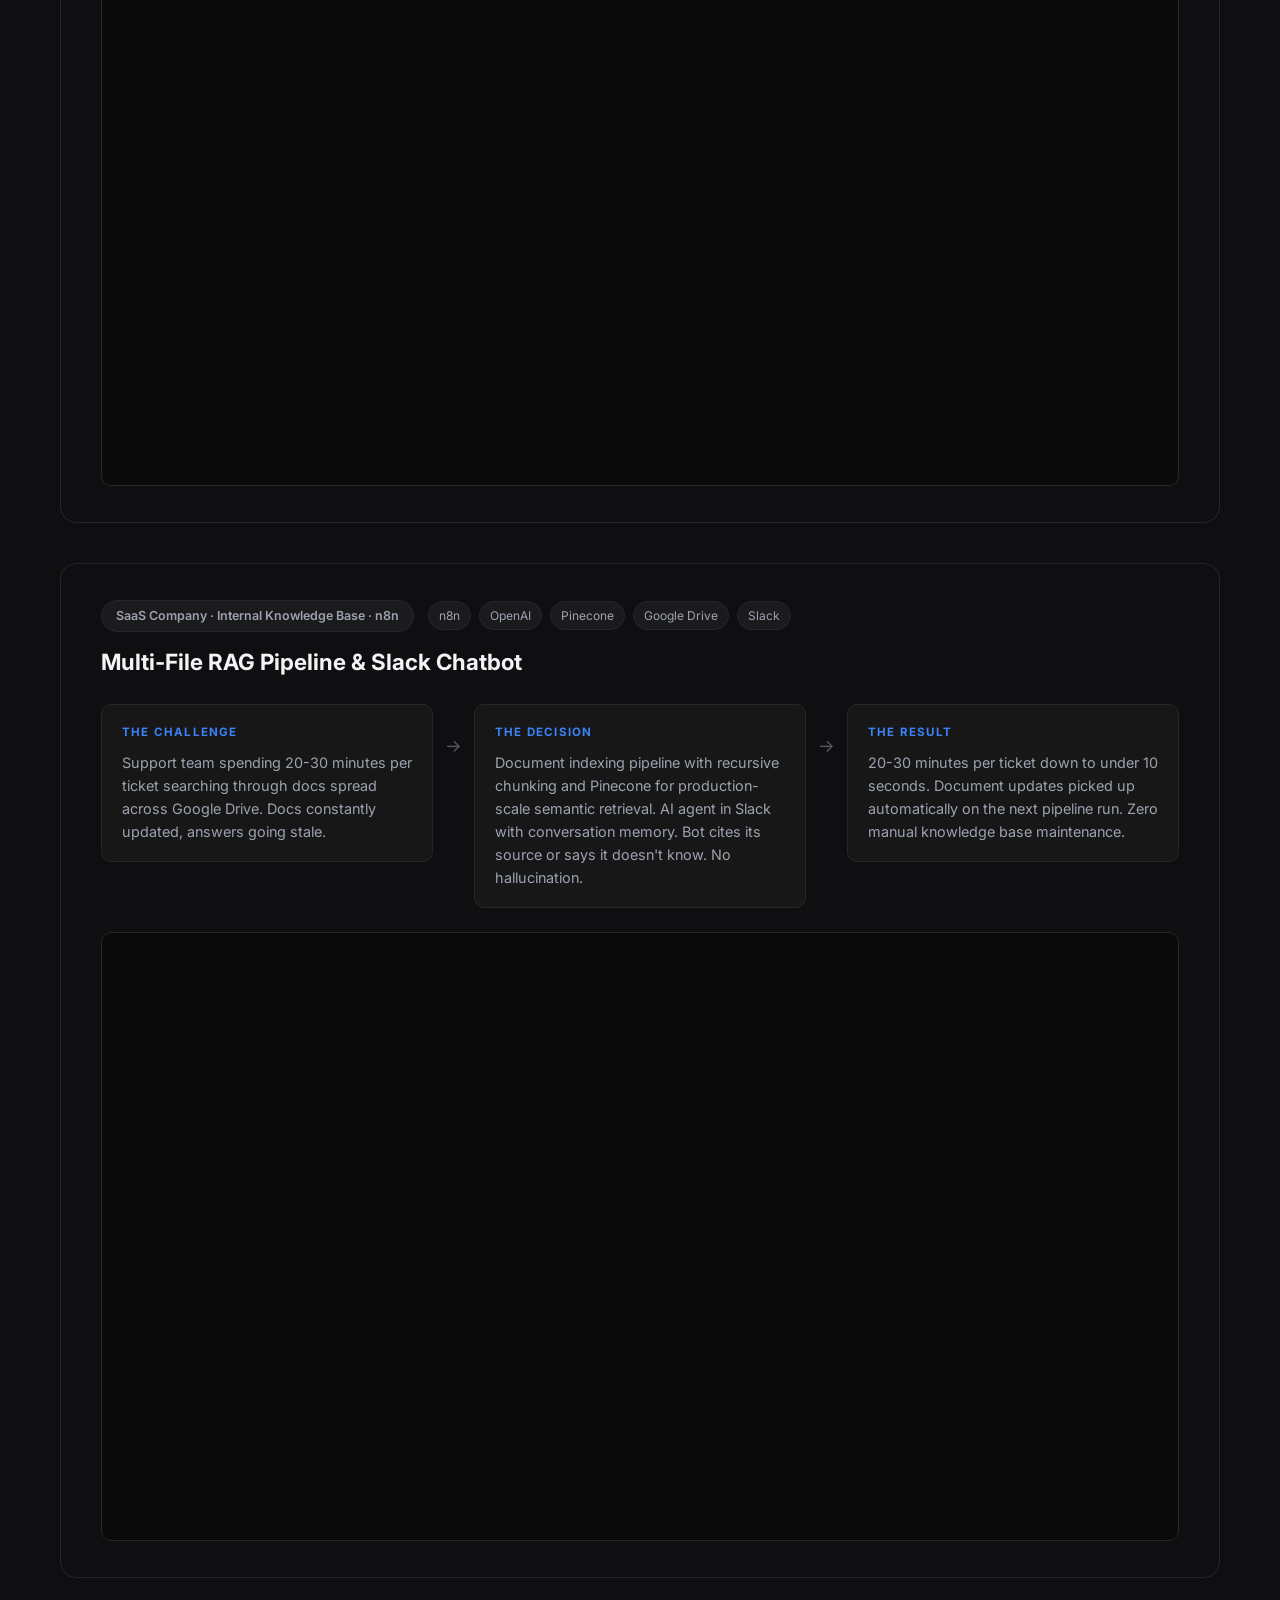
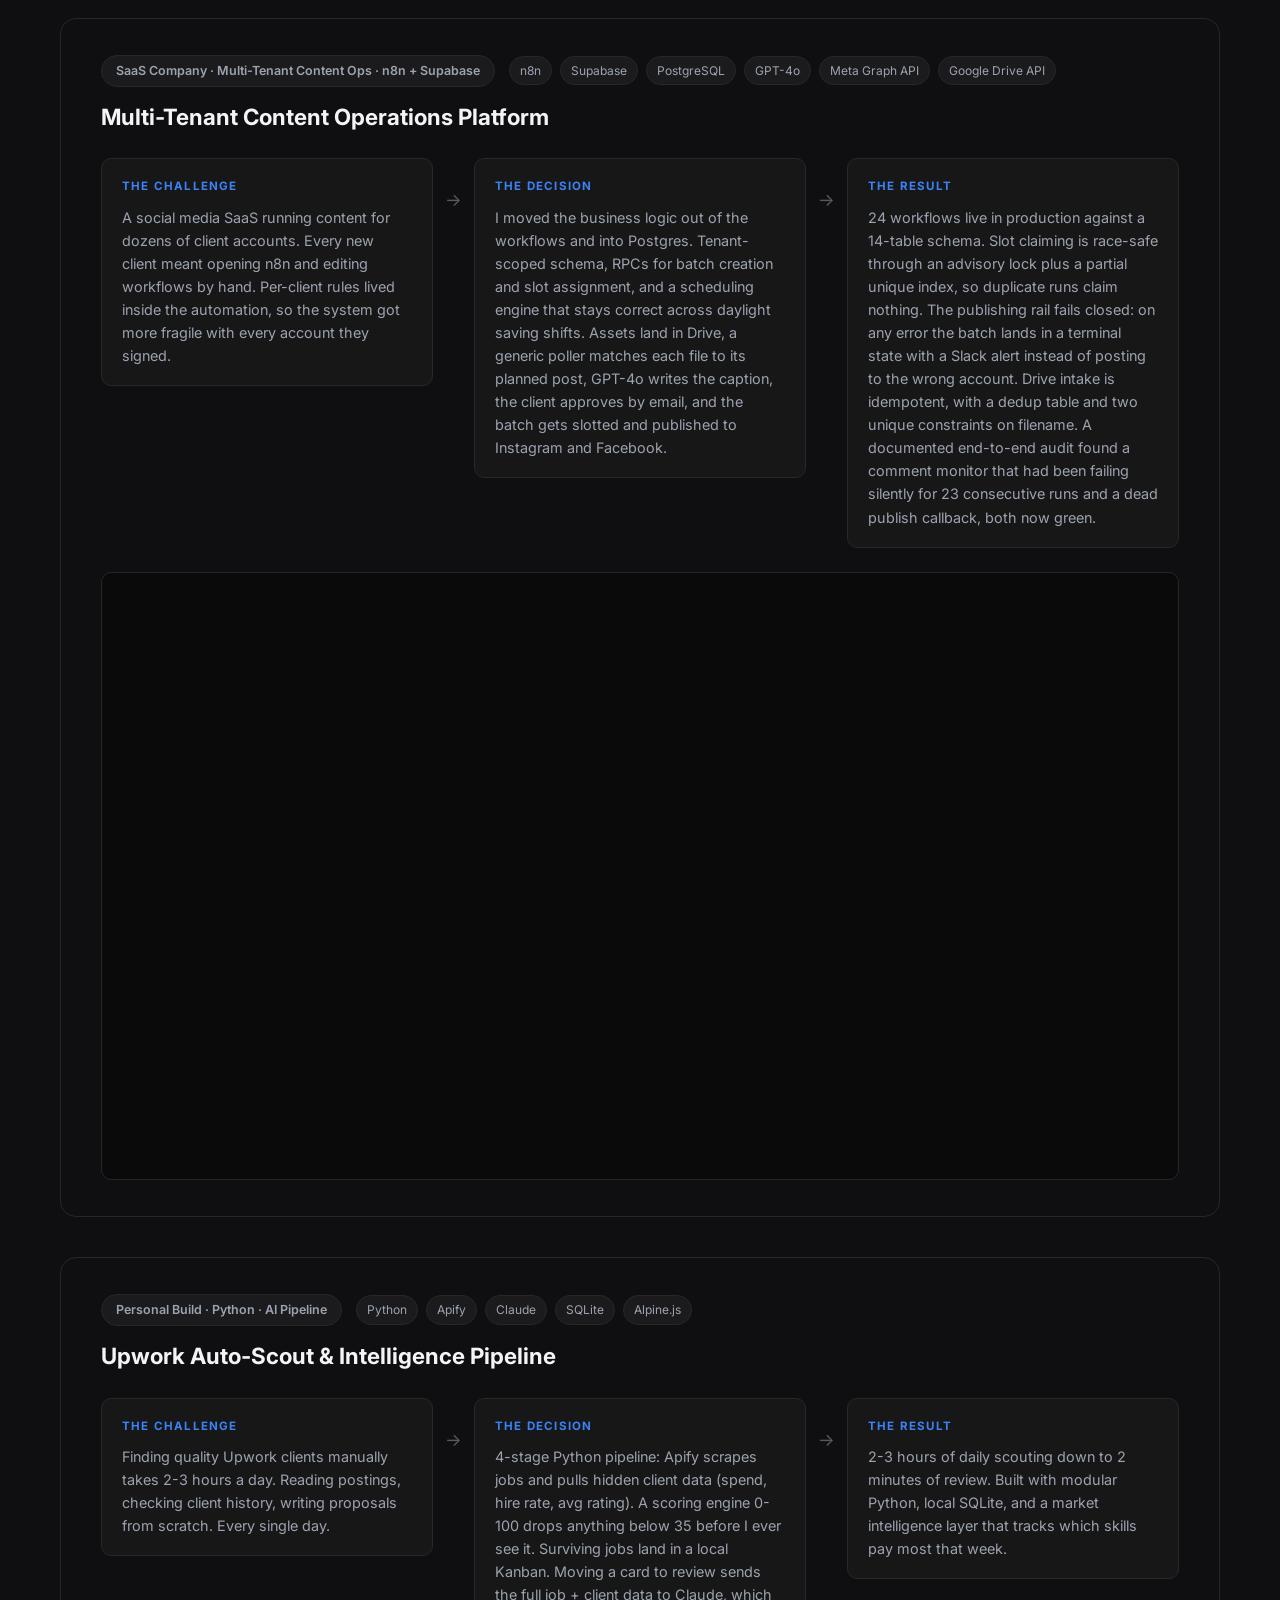
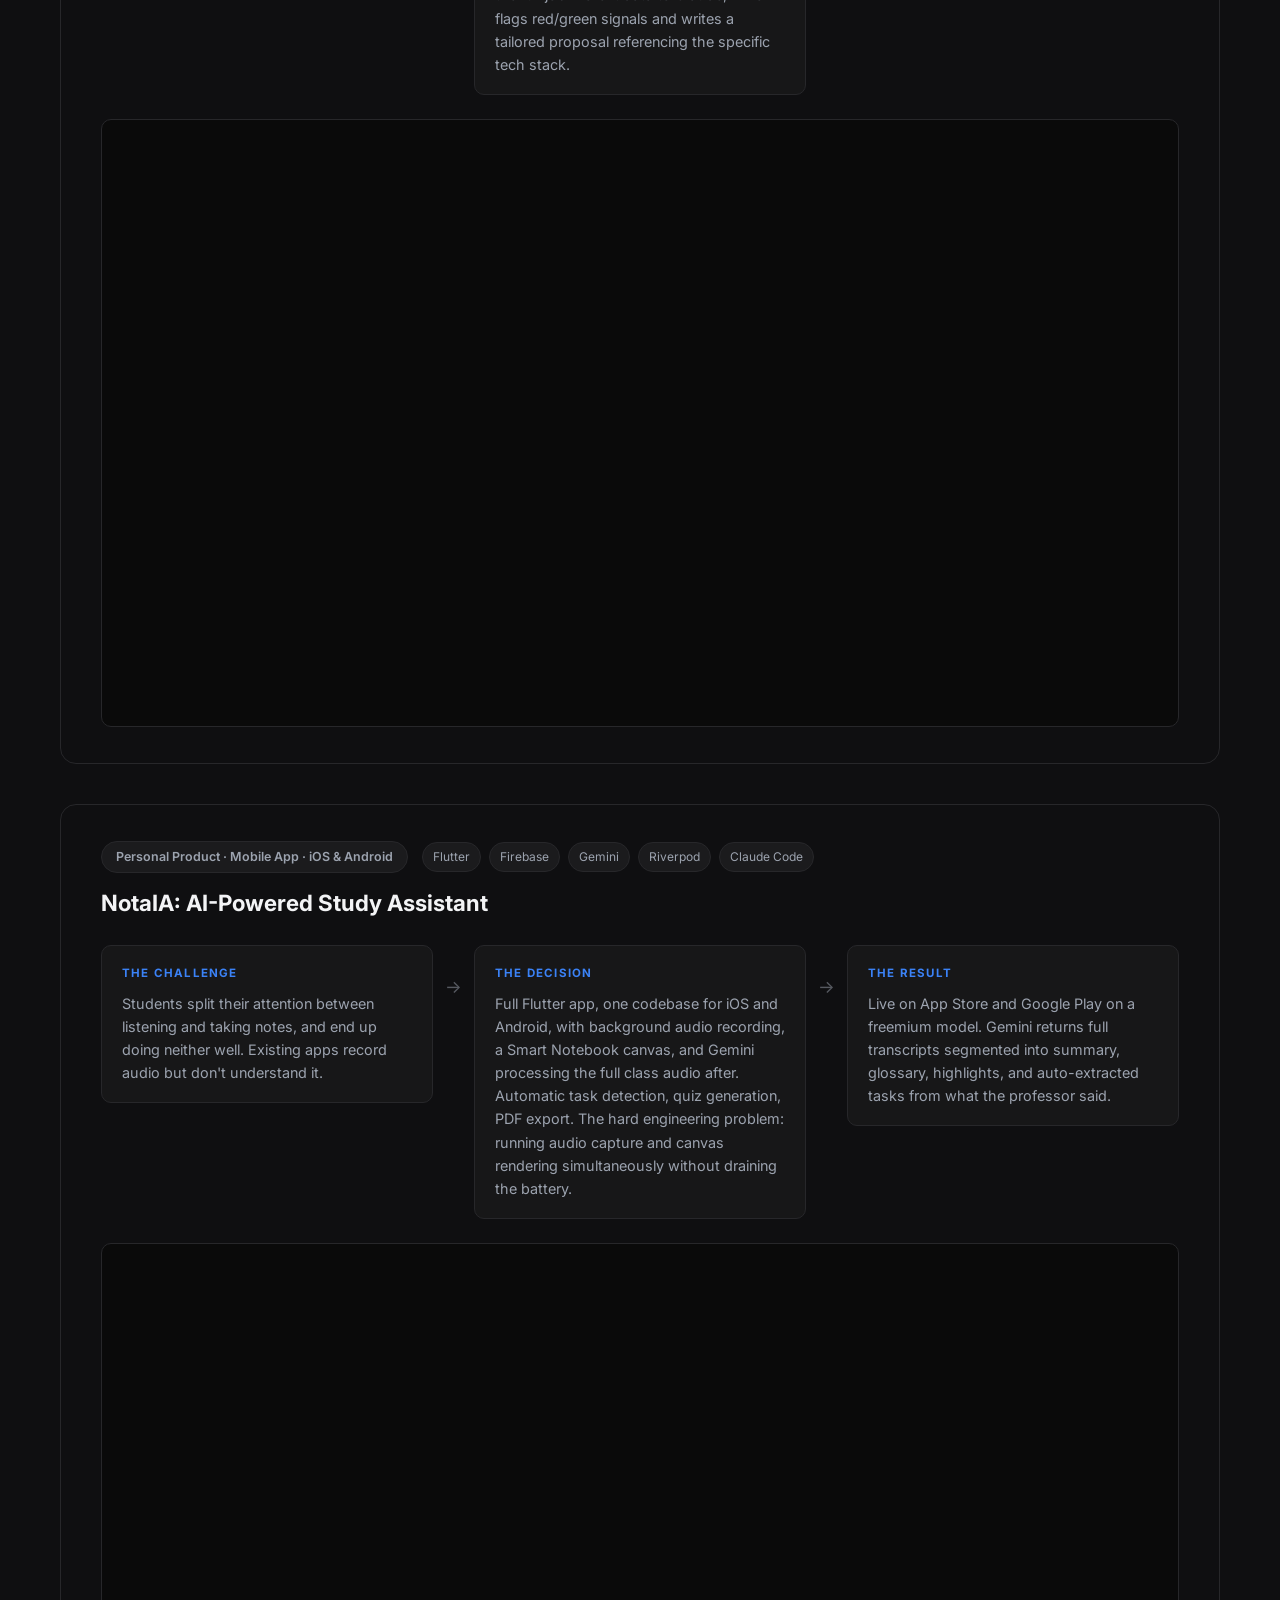
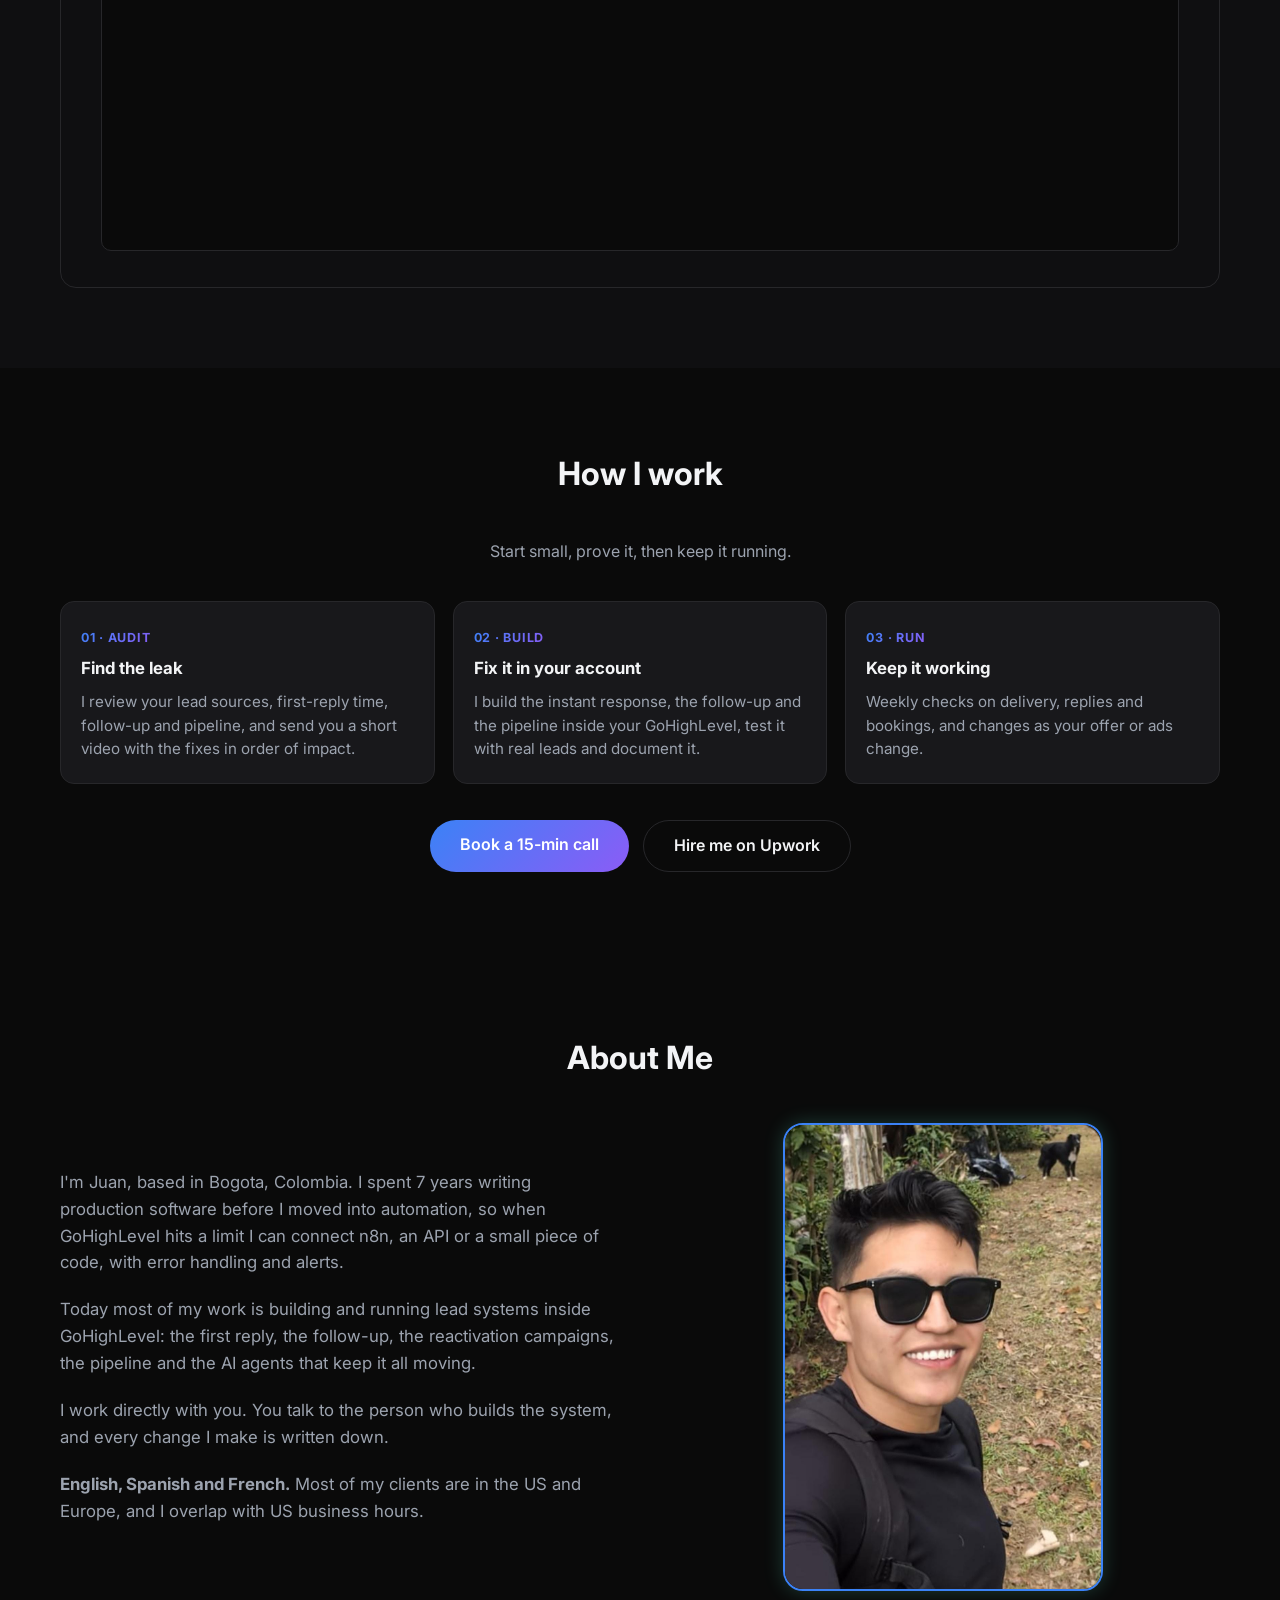
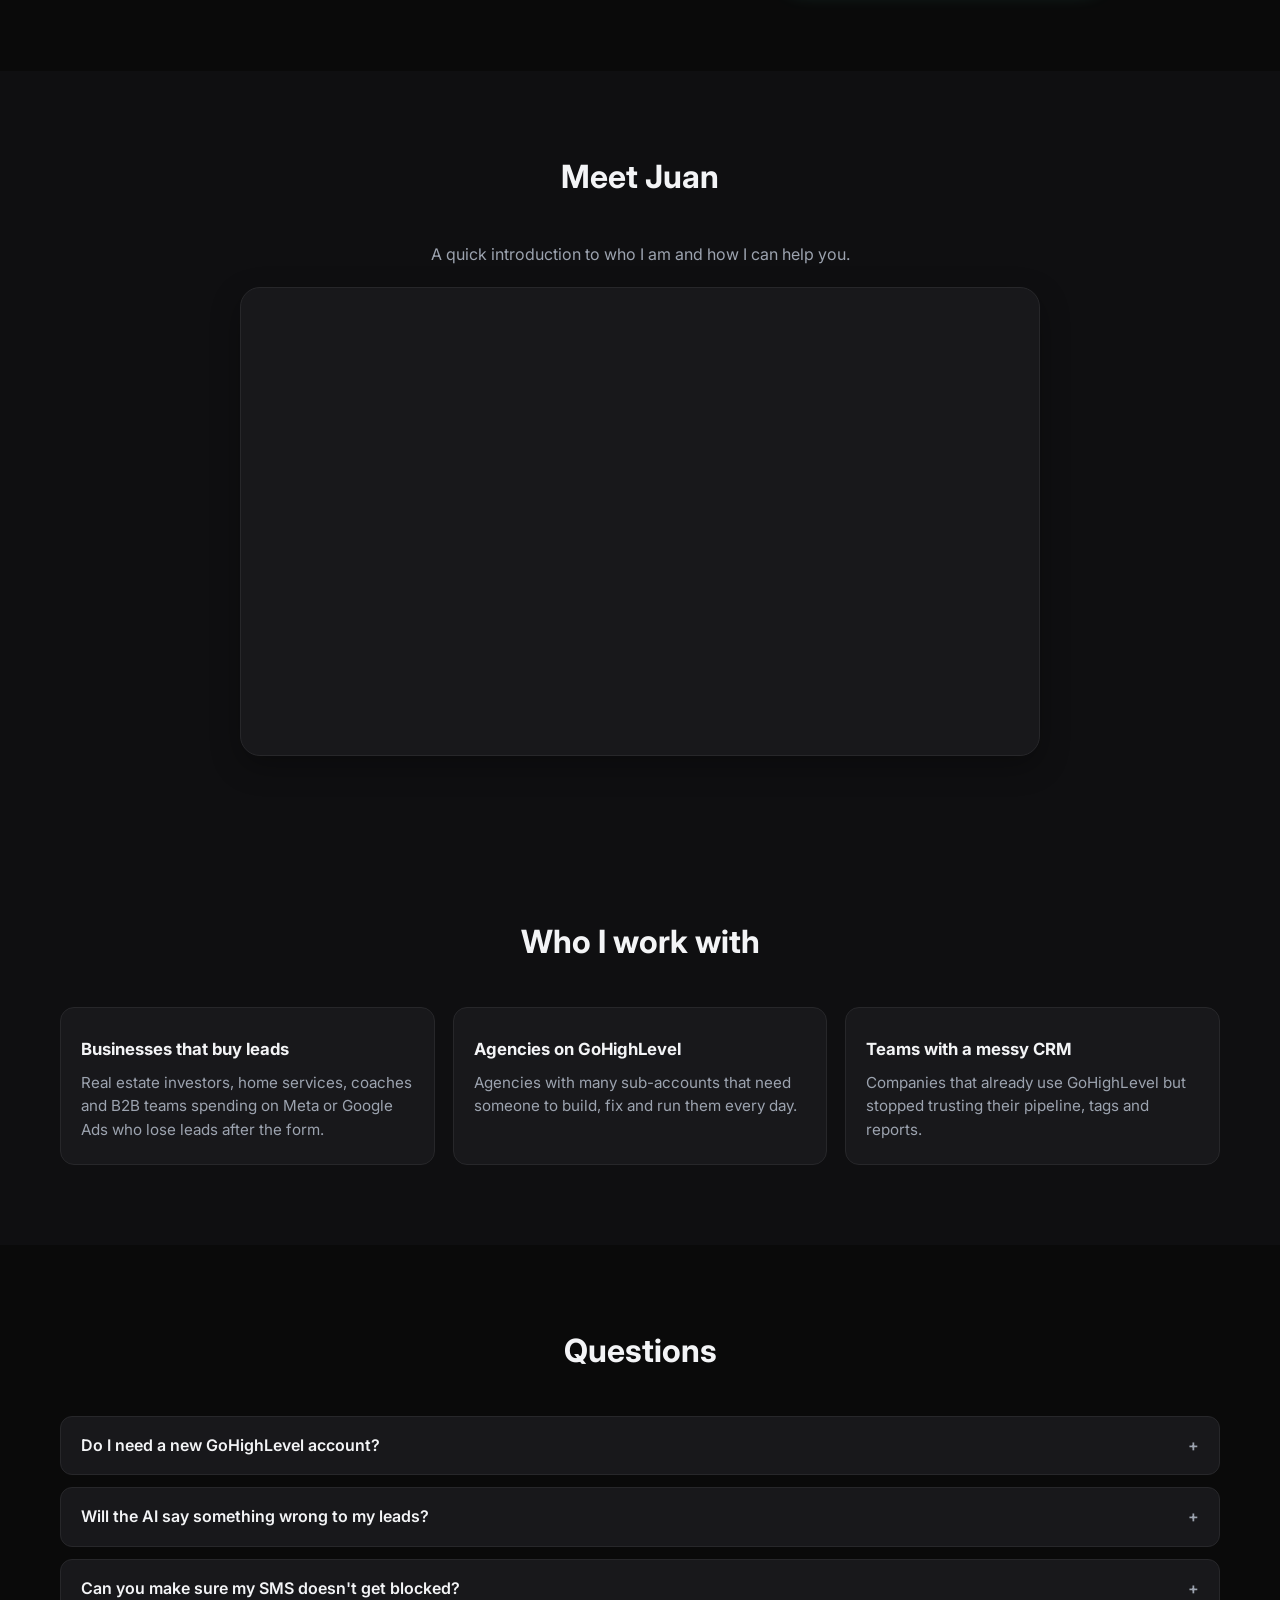
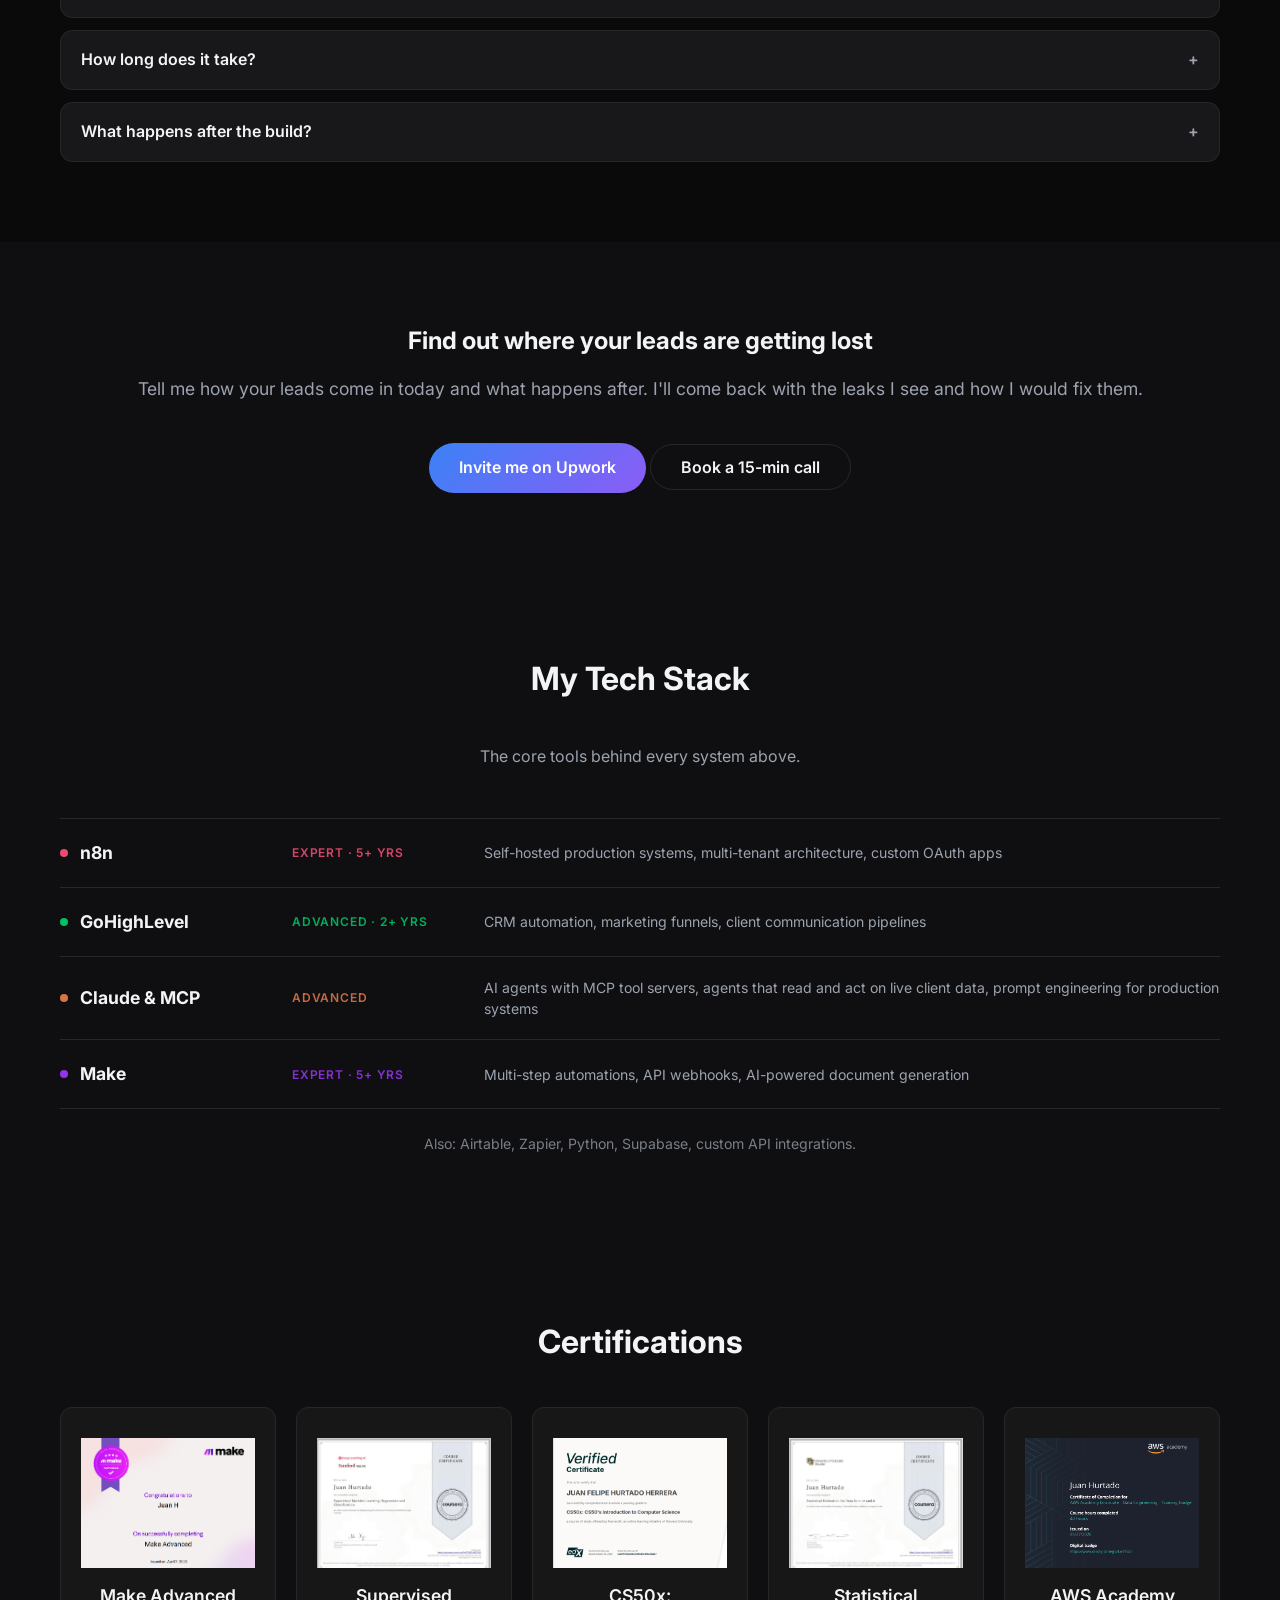
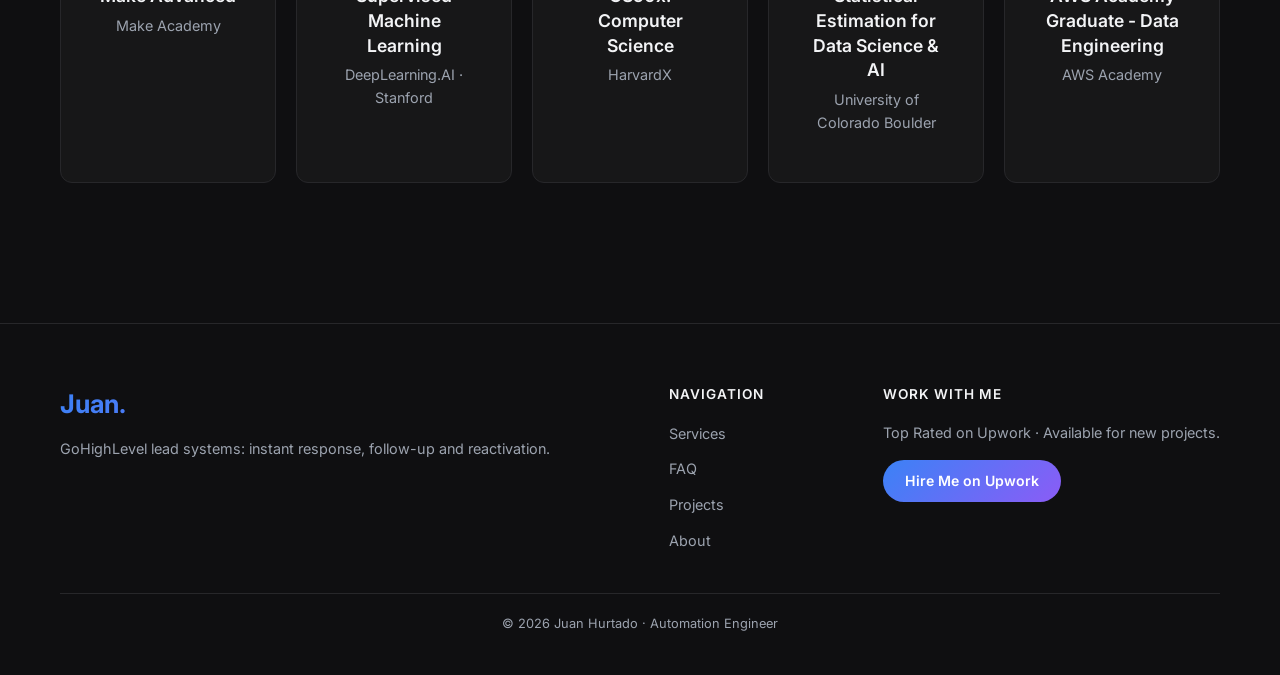
==== commit 24eb08de: "Landing v2: funnel sections (who it's for, FAQ, final CTA), rewritten About, proof line, tech detail" ====
--- a/index.html
+++ b/index.html
@@ -24,8 +24,10 @@
     <nav class="navbar">
         <div class="logo">Juan.</div>
         <ul class="nav-links">
-            <li><a href="#work">Work</a></li>
+            <li><a href="#services">Services</a></li>
+            <li><a href="#portfolio">Work</a></li>
             <li><a href="#about">About</a></li>
+            <li><a href="#faq">FAQ</a></li>
             <li><a href="https://www.upwork.com/freelancers/~01d2ce62af5850011c?mp_source=share" target="_blank"
                     class="btn-small">Hire Me on Upwork</a></li>
         </ul>
@@ -42,6 +44,7 @@
                     class="btn-primary">Hire Me on Upwork</a>
                 <a href="#portfolio" class="btn-secondary">See the Work</a>
             </div>
+            <p class="lp-proof">Top Rated on Upwork · 100% Job Success · 1,200+ hours delivered</p>
         </div>
     </header>
 
@@ -347,54 +350,6 @@
     </section>
 
     <!-- Tech Stack -->
-    <section id="visualizer" class="section">
-        <div class="container">
-            <h2 class="section-title">My Tech Stack</h2>
-            <p class="section-desc">The core tools behind every system above.</p>
-
-            <div class="stack-list">
-
-                <div class="stack-row" style="--brand: #EA4B71">
-                    <div class="stack-row-name">
-                        <span class="stack-dot"></span>
-                        n8n
-                    </div>
-                    <span class="stack-row-level">Expert · 5+ yrs</span>
-                    <span class="stack-row-uses">Self-hosted production systems, multi-tenant architecture, custom OAuth apps</span>
-                </div>
-
-                <div class="stack-row" style="--brand: #00BF63">
-                    <div class="stack-row-name">
-                        <span class="stack-dot"></span>
-                        GoHighLevel
-                    </div>
-                    <span class="stack-row-level">Advanced · 2+ yrs</span>
-                    <span class="stack-row-uses">CRM automation, marketing funnels, client communication pipelines</span>
-                </div>
-
-                <div class="stack-row" style="--brand: #D97449">
-                    <div class="stack-row-name">
-                        <span class="stack-dot"></span>
-                        Claude & MCP
-                    </div>
-                    <span class="stack-row-level">Advanced</span>
-                    <span class="stack-row-uses">AI agents with MCP tool servers, agents that read and act on live client data, prompt engineering for production systems</span>
-                </div>
-
-                <div class="stack-row" style="--brand: #9333ea">
-                    <div class="stack-row-name">
-                        <span class="stack-dot"></span>
-                        Make
-                    </div>
-                    <span class="stack-row-level">Expert · 5+ yrs</span>
-                    <span class="stack-row-uses">Multi-step automations, API webhooks, AI-powered document generation</span>
-                </div>
-
-            </div>
-
-            <p class="stack-also">Also: Airtable, Zapier, Python, Supabase, custom API integrations.</p>
-        </div>
-    </section>
 
     <!-- How I Work Section -->
     <section class="section bg-darker">
@@ -414,69 +369,6 @@
     </section>
 
     <!-- Certifications Section -->
-    <section id="certifications" class="section">
-        <div class="container">
-            <h2 class="section-title">Certifications</h2>
-            <div class="cert-grid">
-
-                <div class="cert-card">
-                    <div class="cert-img-wrap">
-                        <img src="Images/Portafolio/Screenshot_2026-05-05_18-10-44.png"
-                             alt="Make Advanced Certificate" class="cert-img">
-                    </div>
-                    <div class="cert-info">
-                        <h3>Make Advanced</h3>
-                        <p>Make Academy</p>
-                    </div>
-                </div>
-
-                <div class="cert-card">
-                    <div class="cert-img-wrap">
-                        <img src="Images/Portafolio/Screenshot_2026-05-05_18-12-38.png"
-                             alt="Supervised Machine Learning Certificate" class="cert-img">
-                    </div>
-                    <div class="cert-info">
-                        <h3>Supervised Machine Learning</h3>
-                        <p>DeepLearning.AI · Stanford</p>
-                    </div>
-                </div>
-
-                <div class="cert-card">
-                    <div class="cert-img-wrap">
-                        <img src="Images/Portafolio/Screenshot_2026-05-05_18-13-31.png"
-                             alt="CS50x Certificate" class="cert-img">
-                    </div>
-                    <div class="cert-info">
-                        <h3>CS50x: Computer Science</h3>
-                        <p>HarvardX</p>
-                    </div>
-                </div>
-
-                <div class="cert-card">
-                    <div class="cert-img-wrap">
-                        <img src="Images/Portafolio/Screenshot_2026-05-05_18-16-02.png"
-                             alt="Statistical Estimation Certificate" class="cert-img">
-                    </div>
-                    <div class="cert-info">
-                        <h3>Statistical Estimation for Data Science & AI</h3>
-                        <p>University of Colorado Boulder</p>
-                    </div>
-                </div>
-
-                <div class="cert-card">
-                    <div class="cert-img-wrap">
-                        <img src="Images/Portafolio/AWS-Academy-Data-Engineering.png"
-                             alt="AWS Academy Graduate - Data Engineering Badge" class="cert-img">
-                    </div>
-                    <div class="cert-info">
-                        <h3>AWS Academy Graduate - Data Engineering</h3>
-                        <p>AWS Academy</p>
-                    </div>
-                </div>
-
-            </div>
-        </div>
-    </section>
 
     <!-- About Me Section -->
     <section id="about" class="section bg-darker">
@@ -484,16 +376,10 @@
             <h2 class="section-title">About Me</h2>
             <div class="about-content">
                 <div class="about-text">
-                    <p>Most automation freelancers connect tools. I architect systems. Software development background, not Zapier tutorials.</p>
-                    <p>With <strong>7+ years of programming experience</strong> and <strong>5+ years in
-                            automation</strong>, I build systems that scale beyond simple integrations. Whether it's
-                        custom Python logic, AI agents with RAG, or complex CRM pipelines, I deliver robust solutions.
-                    </p>
-                    <p>I also build AI agents that do more than chat. Using MCP, they connect straight to your CRM,
-                        database, and internal tools, so the agent reads live data and takes real actions instead of
-                        guessing.</p>
-                    <p><strong>Fluent in English, Spanish & French.</strong> I specialize in long-term partnerships with
-                        agencies and SaaS companies.</p>
+                    <p>I'm Juan, based in Bogota, Colombia. I spent 7 years writing production software before I moved into automation, so when GoHighLevel hits a limit I can connect n8n, an API or a small piece of code, with error handling and alerts.</p>
+                    <p>Today most of my work is building and running lead systems inside GoHighLevel: the first reply, the follow-up, the reactivation campaigns, the pipeline and the AI agents that keep it all moving.</p>
+                    <p>I work directly with you. You talk to the person who builds the system, and every change I make is written down.</p>
+                    <p><strong>English, Spanish and French.</strong> Most of my clients are in the US and Europe, and I overlap with US business hours.</p>
                 </div>
                 <div class="about-image">
                     <img src="Images/Persona/Juan.jpeg" alt="Juan - Automation Expert" class="profile-img">
@@ -518,14 +404,152 @@
         </div>
     </section>
 
+    <!-- Para quien -->
+    <section id="fit" class="section">
+        <div class="container">
+            <h2 class="section-title">Who I work with</h2>
+            <div class="lp-grid lp-grid-3">
+                <div class="lp-card"><h3>Businesses that buy leads</h3><p>Real estate investors, home services, coaches and B2B teams spending on Meta or Google Ads who lose leads after the form.</p></div>
+                <div class="lp-card"><h3>Agencies on GoHighLevel</h3><p>Agencies with many sub-accounts that need someone to build, fix and run them every day.</p></div>
+                <div class="lp-card"><h3>Teams with a messy CRM</h3><p>Companies that already use GoHighLevel but stopped trusting their pipeline, tags and reports.</p></div>
+            </div>
+        </div>
+    </section>
+
+    <!-- FAQ -->
+    <section id="faq" class="section bg-darker">
+        <div class="container lp-faq">
+            <h2 class="section-title">Questions</h2>
+            <details><summary>Do I need a new GoHighLevel account?</summary><p>No. I work inside the account you already have. If you don't have one yet, I can set it up from scratch.</p></details>
+            <details><summary>Will the AI say something wrong to my leads?</summary><p>The AI works from your own answers and rules, it hands the conversation to a person when it's unsure, and sensitive messages can require approval before they go out.</p></details>
+            <details><summary>Can you make sure my SMS doesn't get blocked?</summary><p>I set daily caps, opt-out handling and delivery monitoring, and I check A2P registration. Carriers decide in the end, but most blocks come from things that can be fixed.</p></details>
+            <details><summary>How long does it take?</summary><p>An audit takes a few days. The instant response and the first follow-up usually go live in one to two weeks, depending on your account.</p></details>
+            <details><summary>What happens after the build?</summary><p>You can take it from there with the documentation, or I keep running it with weekly checks on delivery, replies and bookings.</p></details>
+        </div>
+    </section>
+
     <!-- CTA Section -->
     <section id="contact" class="section cta-section">
         <div class="container">
-            <h2>Ready to automate your bottlenecks?</h2>
-            <p>Click below to invite me to a job. I'll show you exactly how to automate it with a clear plan.</p>
+            <h2>Find out where your leads are getting lost</h2>
+            <p>Tell me how your leads come in today and what happens after. I'll come back with the leaks I see and how I would fix them.</p>
             <div class="cta-buttons">
                 <a href="https://www.upwork.com/freelancers/~01d2ce62af5850011c?mp_source=share" target="_blank"
-                    class="btn-primary">Invite to Job (Upwork)</a>
+                    class="btn-primary">Invite me on Upwork</a>
+                <a href="/call" class="btn-secondary">Book a 15-min call</a>
+            </div>
+        </div>
+    </section>
+
+    <section id="visualizer" class="section">
+        <div class="container">
+            <h2 class="section-title">My Tech Stack</h2>
+            <p class="section-desc">The core tools behind every system above.</p>
+
+            <div class="stack-list">
+
+                <div class="stack-row" style="--brand: #EA4B71">
+                    <div class="stack-row-name">
+                        <span class="stack-dot"></span>
+                        n8n
+                    </div>
+                    <span class="stack-row-level">Expert · 5+ yrs</span>
+                    <span class="stack-row-uses">Self-hosted production systems, multi-tenant architecture, custom OAuth apps</span>
+                </div>
+
+                <div class="stack-row" style="--brand: #00BF63">
+                    <div class="stack-row-name">
+                        <span class="stack-dot"></span>
+                        GoHighLevel
+                    </div>
+                    <span class="stack-row-level">Advanced · 2+ yrs</span>
+                    <span class="stack-row-uses">CRM automation, marketing funnels, client communication pipelines</span>
+                </div>
+
+                <div class="stack-row" style="--brand: #D97449">
+                    <div class="stack-row-name">
+                        <span class="stack-dot"></span>
+                        Claude & MCP
+                    </div>
+                    <span class="stack-row-level">Advanced</span>
+                    <span class="stack-row-uses">AI agents with MCP tool servers, agents that read and act on live client data, prompt engineering for production systems</span>
+                </div>
+
+                <div class="stack-row" style="--brand: #9333ea">
+                    <div class="stack-row-name">
+                        <span class="stack-dot"></span>
+                        Make
+                    </div>
+                    <span class="stack-row-level">Expert · 5+ yrs</span>
+                    <span class="stack-row-uses">Multi-step automations, API webhooks, AI-powered document generation</span>
+                </div>
+
+            </div>
+
+            <p class="stack-also">Also: Airtable, Zapier, Python, Supabase, custom API integrations.</p>
+        </div>
+    </section>
+
+        <section id="certifications" class="section">
+        <div class="container">
+            <h2 class="section-title">Certifications</h2>
+            <div class="cert-grid">
+
+                <div class="cert-card">
+                    <div class="cert-img-wrap">
+                        <img src="Images/Portafolio/Screenshot_2026-05-05_18-10-44.png"
+                             alt="Make Advanced Certificate" class="cert-img">
+                    </div>
+                    <div class="cert-info">
+                        <h3>Make Advanced</h3>
+                        <p>Make Academy</p>
+                    </div>
+                </div>
+
+                <div class="cert-card">
+                    <div class="cert-img-wrap">
+                        <img src="Images/Portafolio/Screenshot_2026-05-05_18-12-38.png"
+                             alt="Supervised Machine Learning Certificate" class="cert-img">
+                    </div>
+                    <div class="cert-info">
+                        <h3>Supervised Machine Learning</h3>
+                        <p>DeepLearning.AI · Stanford</p>
+                    </div>
+                </div>
+
+                <div class="cert-card">
+                    <div class="cert-img-wrap">
+                        <img src="Images/Portafolio/Screenshot_2026-05-05_18-13-31.png"
+                             alt="CS50x Certificate" class="cert-img">
+                    </div>
+                    <div class="cert-info">
+                        <h3>CS50x: Computer Science</h3>
+                        <p>HarvardX</p>
+                    </div>
+                </div>
+
+                <div class="cert-card">
+                    <div class="cert-img-wrap">
+                        <img src="Images/Portafolio/Screenshot_2026-05-05_18-16-02.png"
+                             alt="Statistical Estimation Certificate" class="cert-img">
+                    </div>
+                    <div class="cert-info">
+                        <h3>Statistical Estimation for Data Science & AI</h3>
+                        <p>University of Colorado Boulder</p>
+                    </div>
+                </div>
+
+                <div class="cert-card">
+                    <div class="cert-img-wrap">
+                        <img src="Images/Portafolio/AWS-Academy-Data-Engineering.png"
+                             alt="AWS Academy Graduate - Data Engineering Badge" class="cert-img">
+                    </div>
+                    <div class="cert-info">
+                        <h3>AWS Academy Graduate - Data Engineering</h3>
+                        <p>AWS Academy</p>
+                    </div>
+                </div>
+
             </div>
         </div>
     </section>
@@ -536,13 +560,13 @@
             <div class="footer-content">
                 <div class="footer-col">
                     <div class="footer-logo">Juan.</div>
-                    <p class="footer-tagline">Automation Engineer building systems that don't break when they scale.</p>
+                    <p class="footer-tagline">GoHighLevel lead systems: instant response, follow-up and reactivation.</p>
                 </div>
                 <div class="footer-col">
                     <h4>Navigation</h4>
                     <ul class="footer-links">
-                        <li><a href="#work">Stats</a></li>
-                        <li><a href="#visualizer">Tech Stack</a></li>
+                        <li><a href="#services">Services</a></li>
+                        <li><a href="#faq">FAQ</a></li>
                         <li><a href="#portfolio">Projects</a></li>
                         <li><a href="#about">About</a></li>
                     </ul>
--- a/assets/landing.css
+++ b/assets/landing.css
@@ -13,3 +13,11 @@
 .lp-cta{display:flex;gap:14px;justify-content:center;flex-wrap:wrap;margin-top:36px}
 @media (max-width:900px){.lp-grid-4{grid-template-columns:repeat(2,minmax(0,1fr))}.lp-grid-3{grid-template-columns:1fr}}
 @media (max-width:560px){.lp-grid-4{grid-template-columns:1fr}}
+.lp-proof{margin-top:18px;color:var(--text-secondary);font-size:.92rem}
+.lp-faq{max-width:820px}
+.lp-faq details{background:var(--bg-card);border:1px solid var(--border-color);border-radius:12px;padding:16px 20px;margin-top:12px}
+.lp-faq summary{cursor:pointer;font-weight:600;color:var(--text-primary);list-style:none}
+.lp-faq summary::-webkit-details-marker{display:none}
+.lp-faq summary:after{content:"+";float:right;color:var(--text-secondary)}
+.lp-faq details[open] summary:after{content:"–"}
+.lp-faq details p{color:var(--text-secondary);margin-top:10px;line-height:1.6}
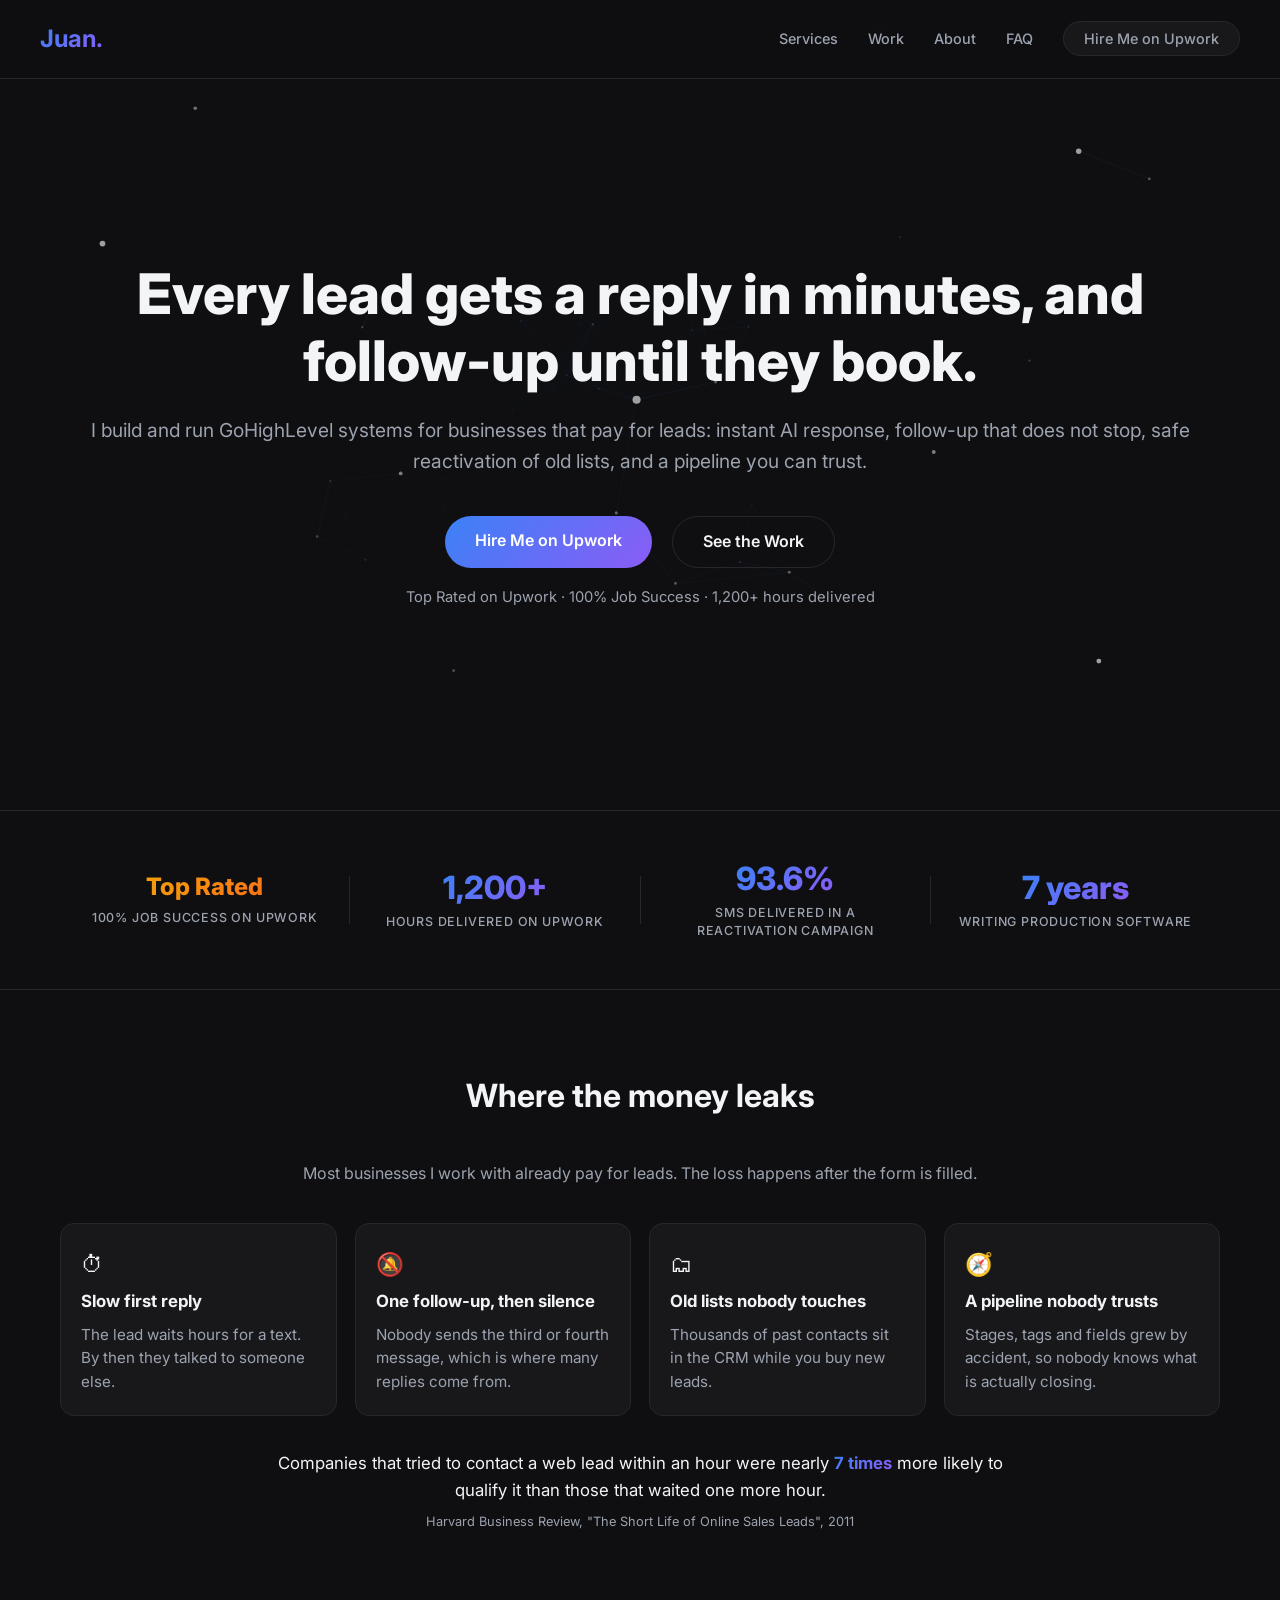
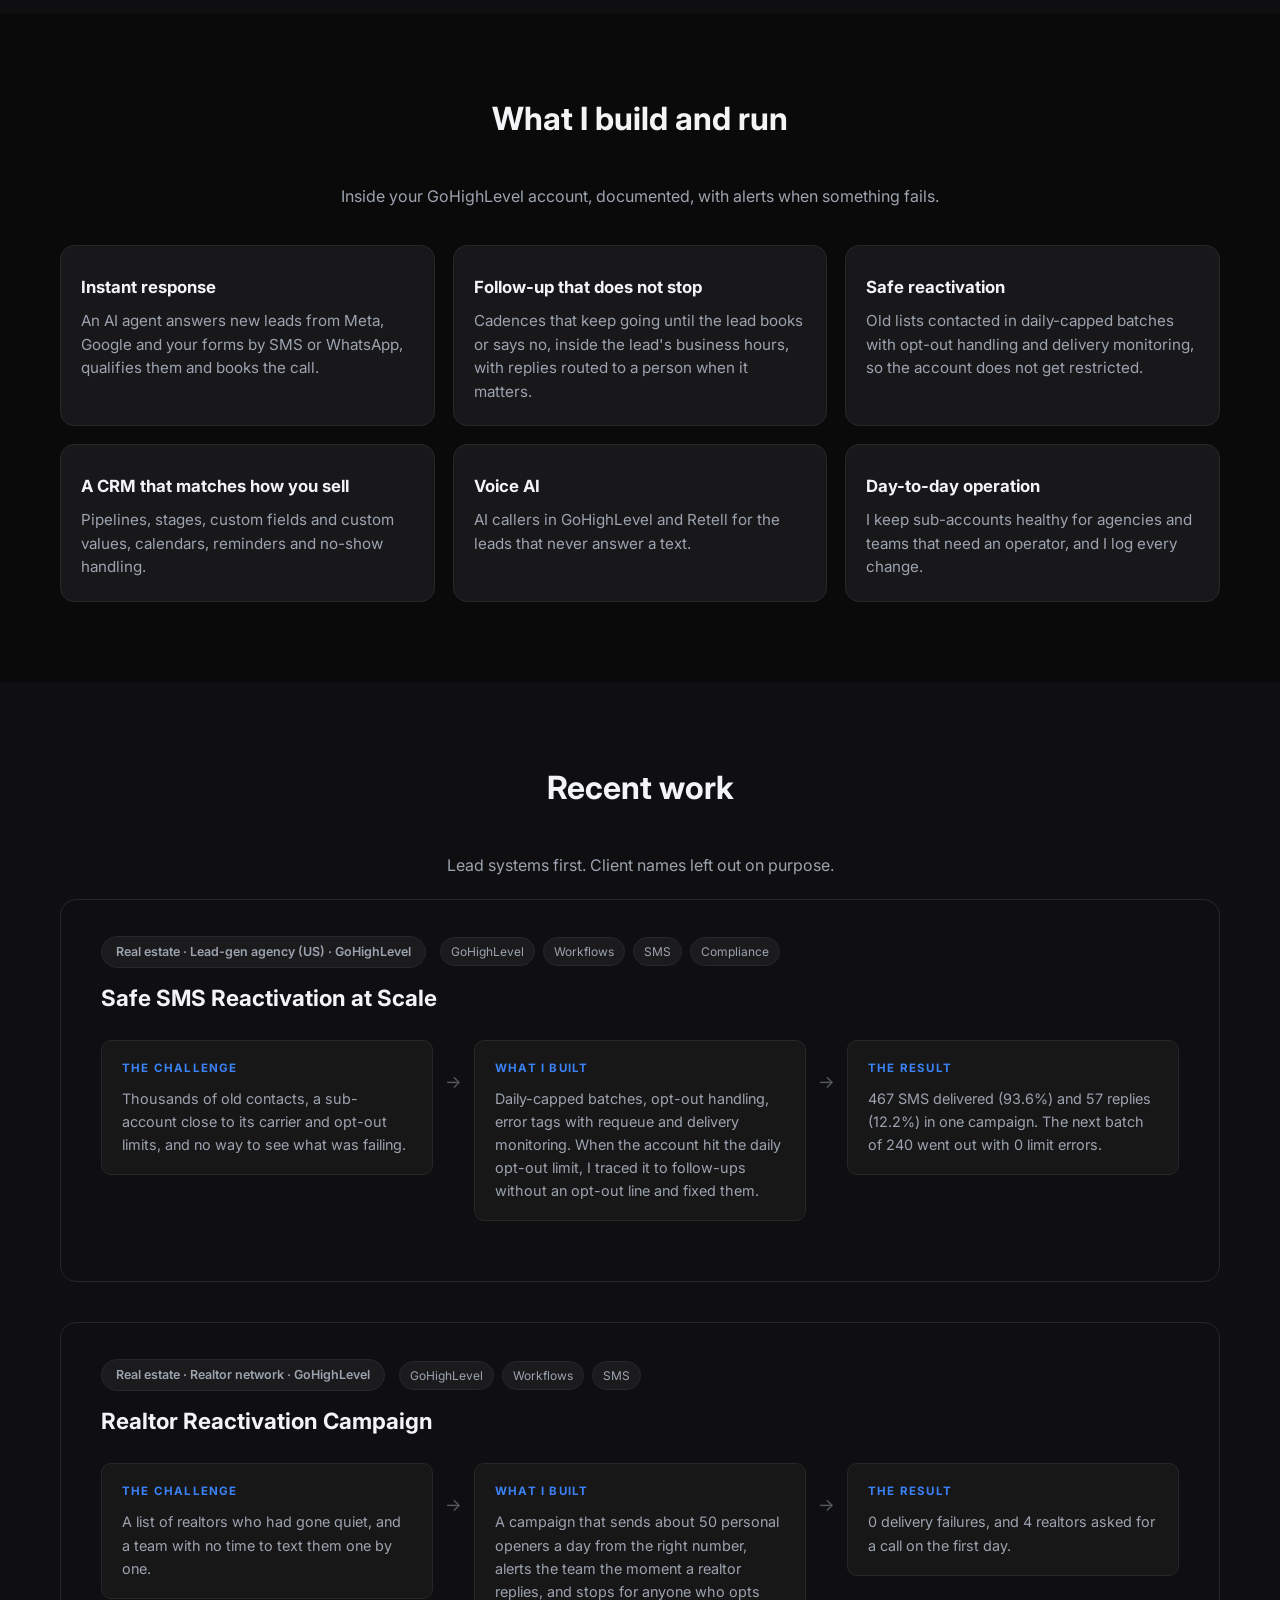
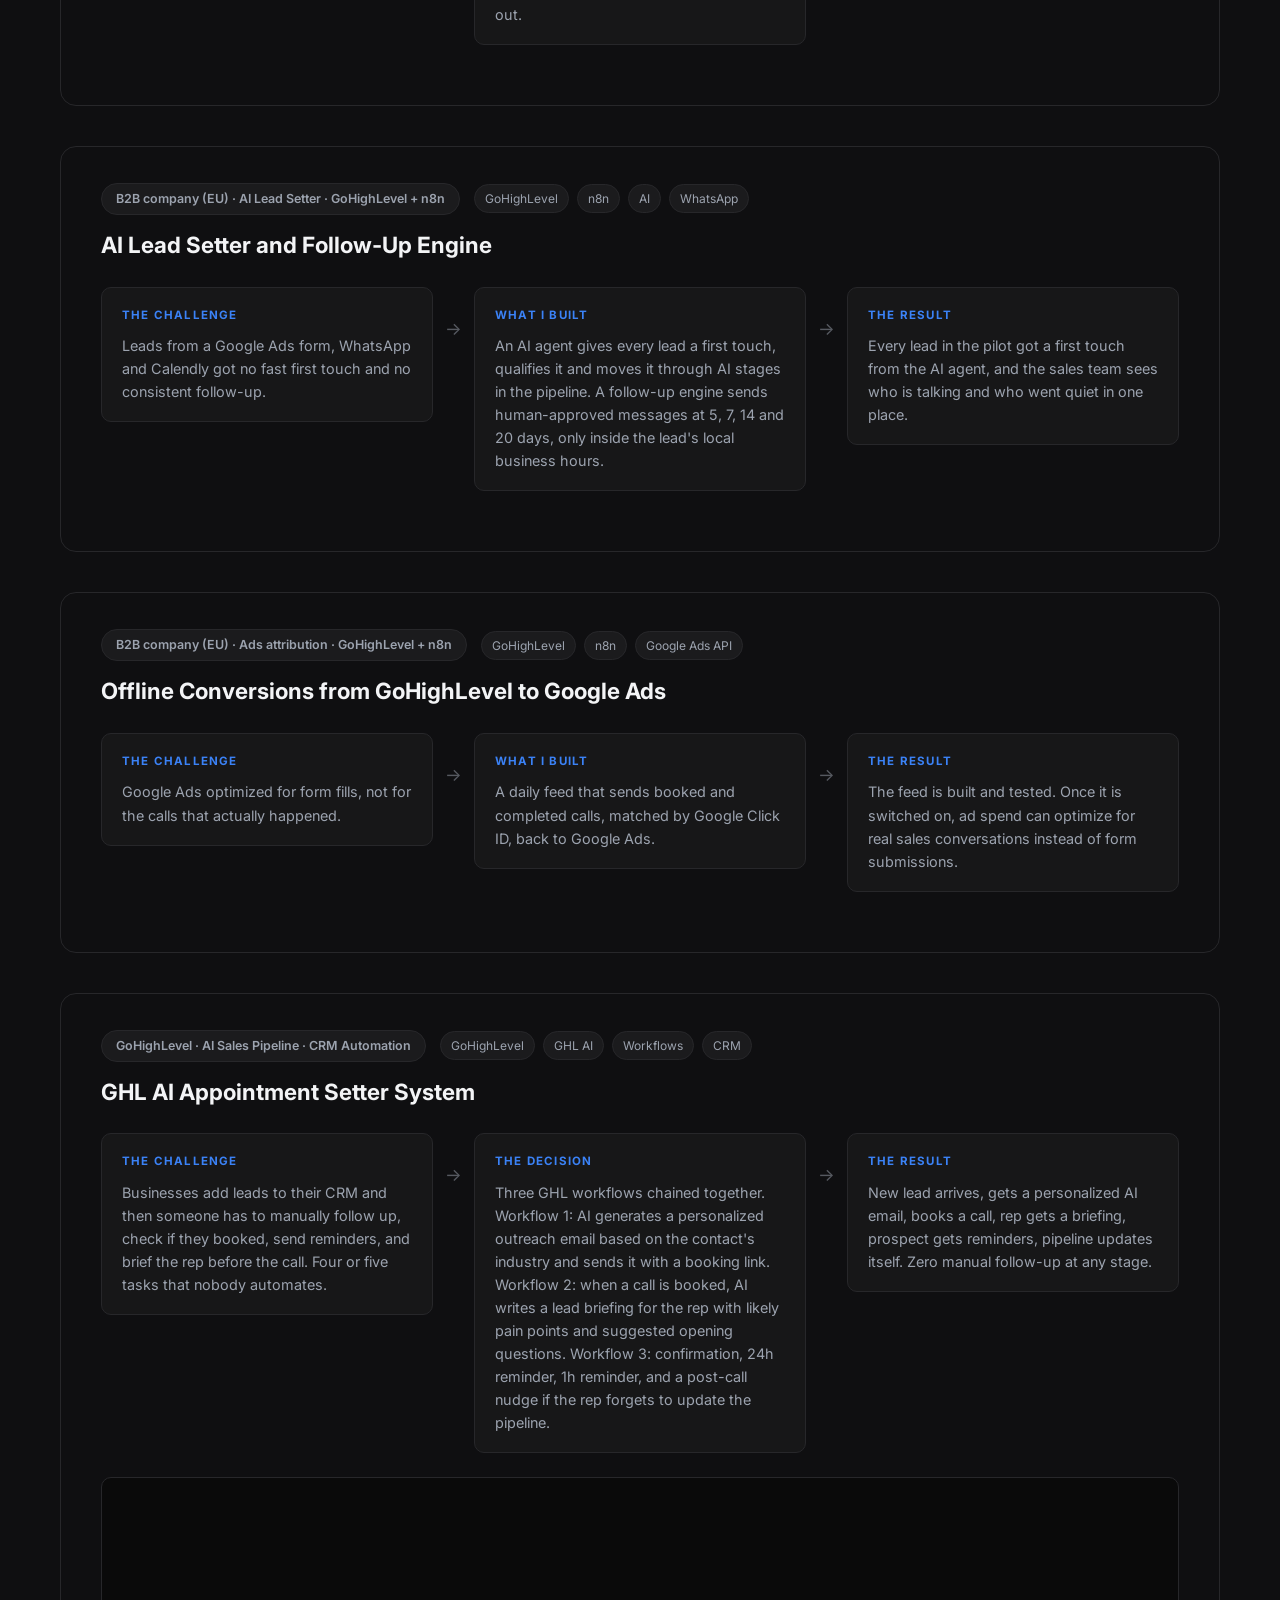
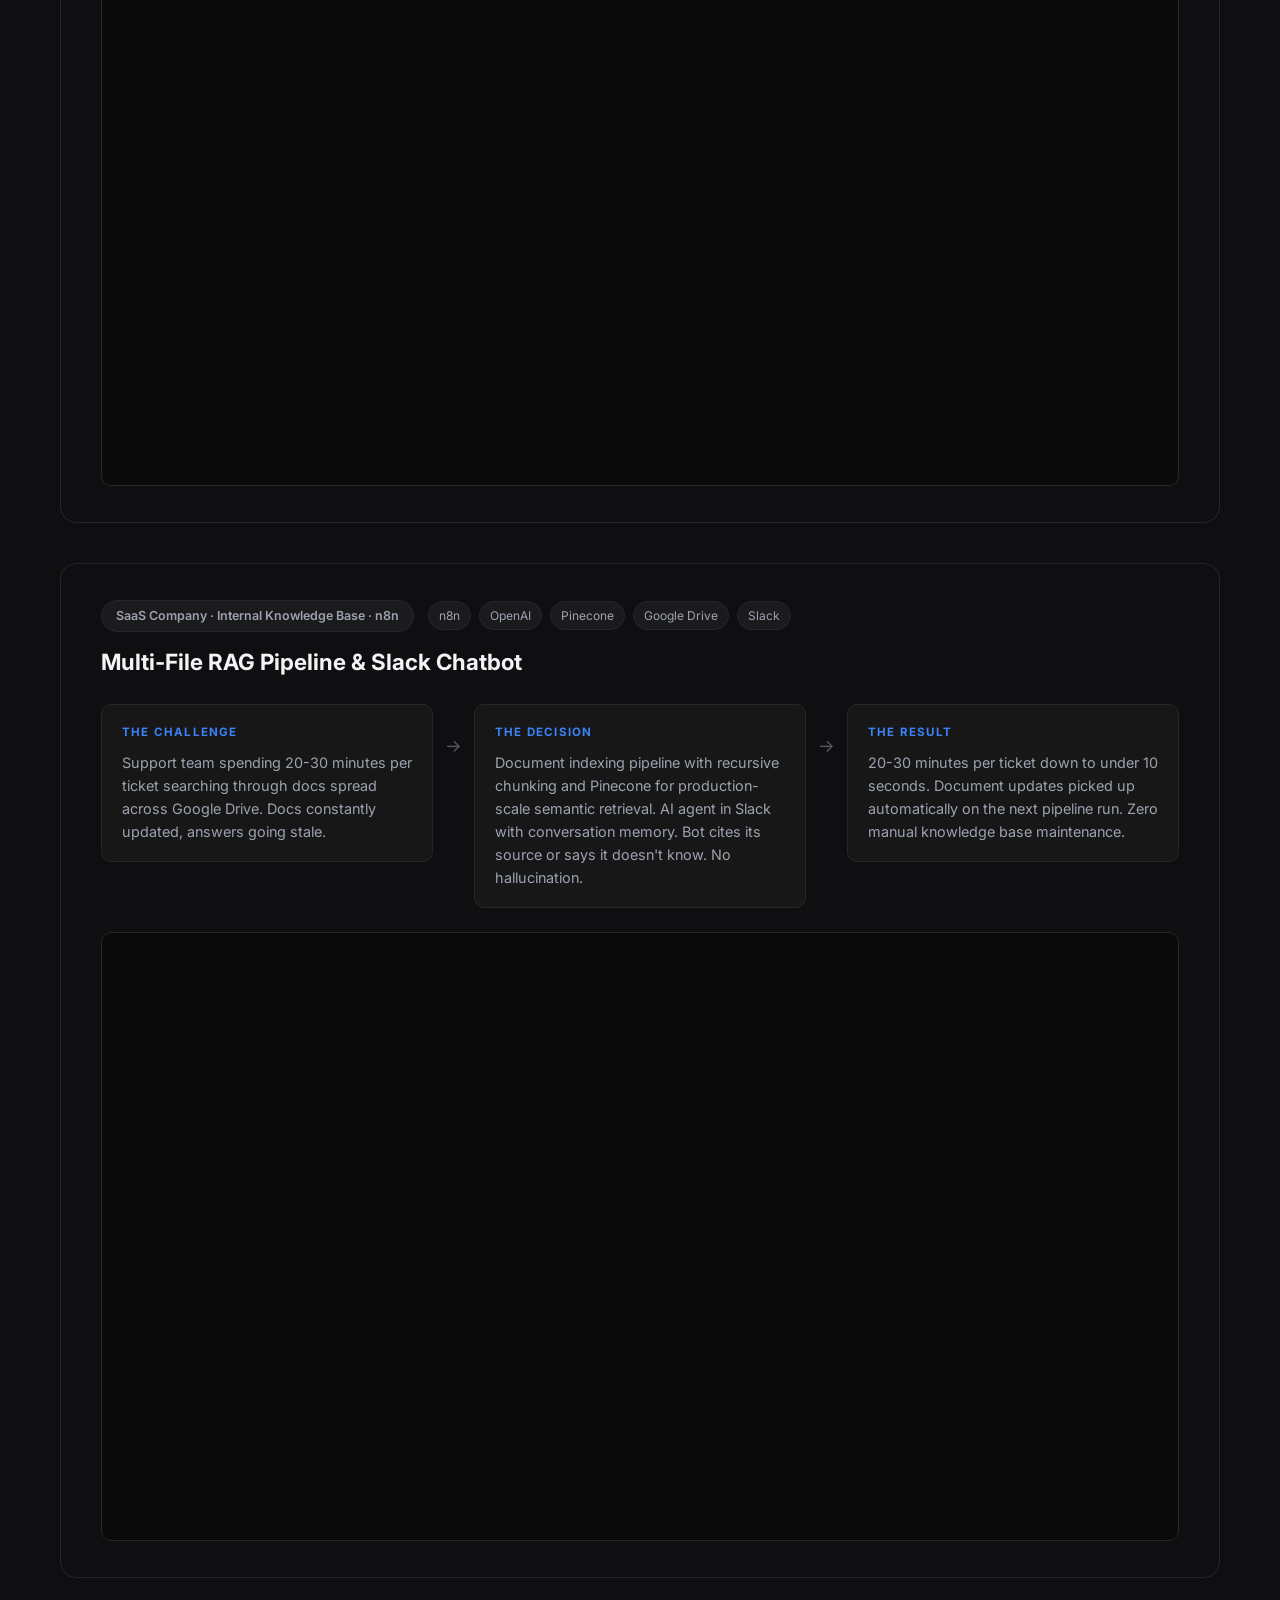
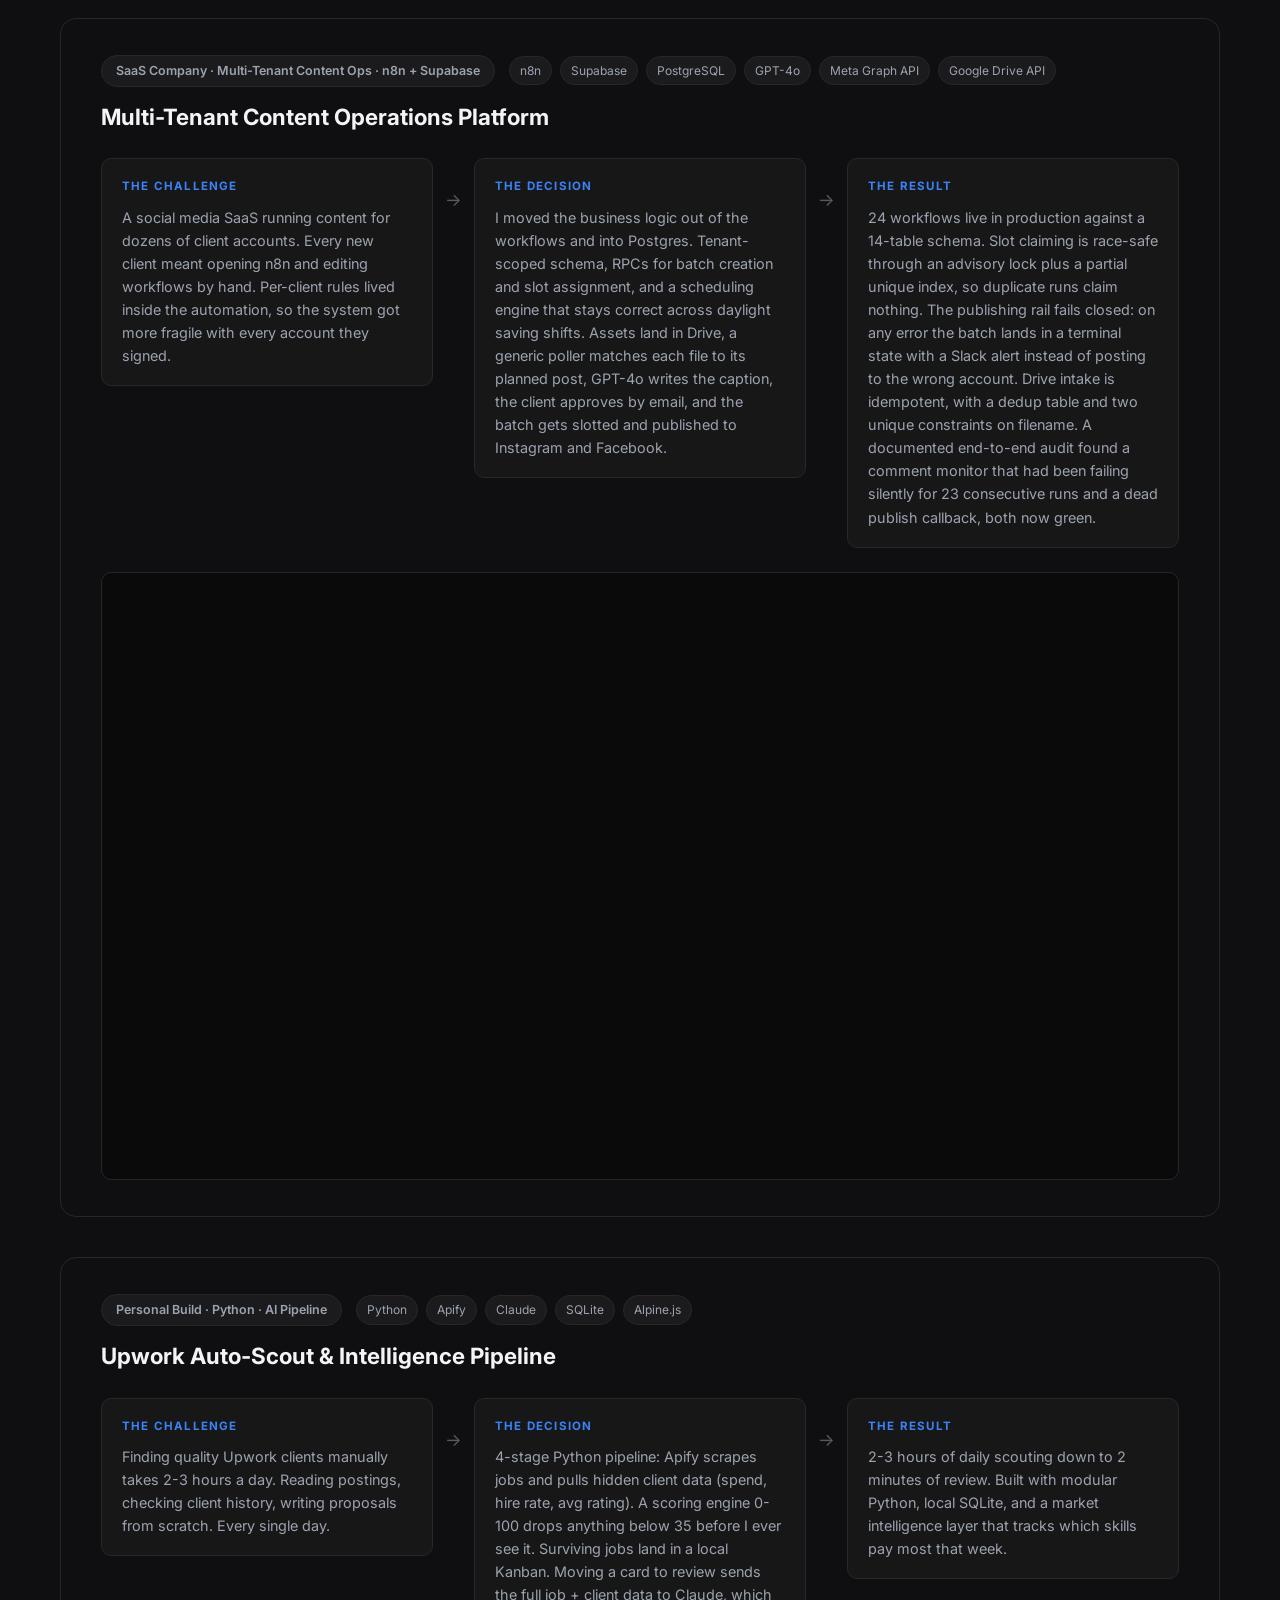
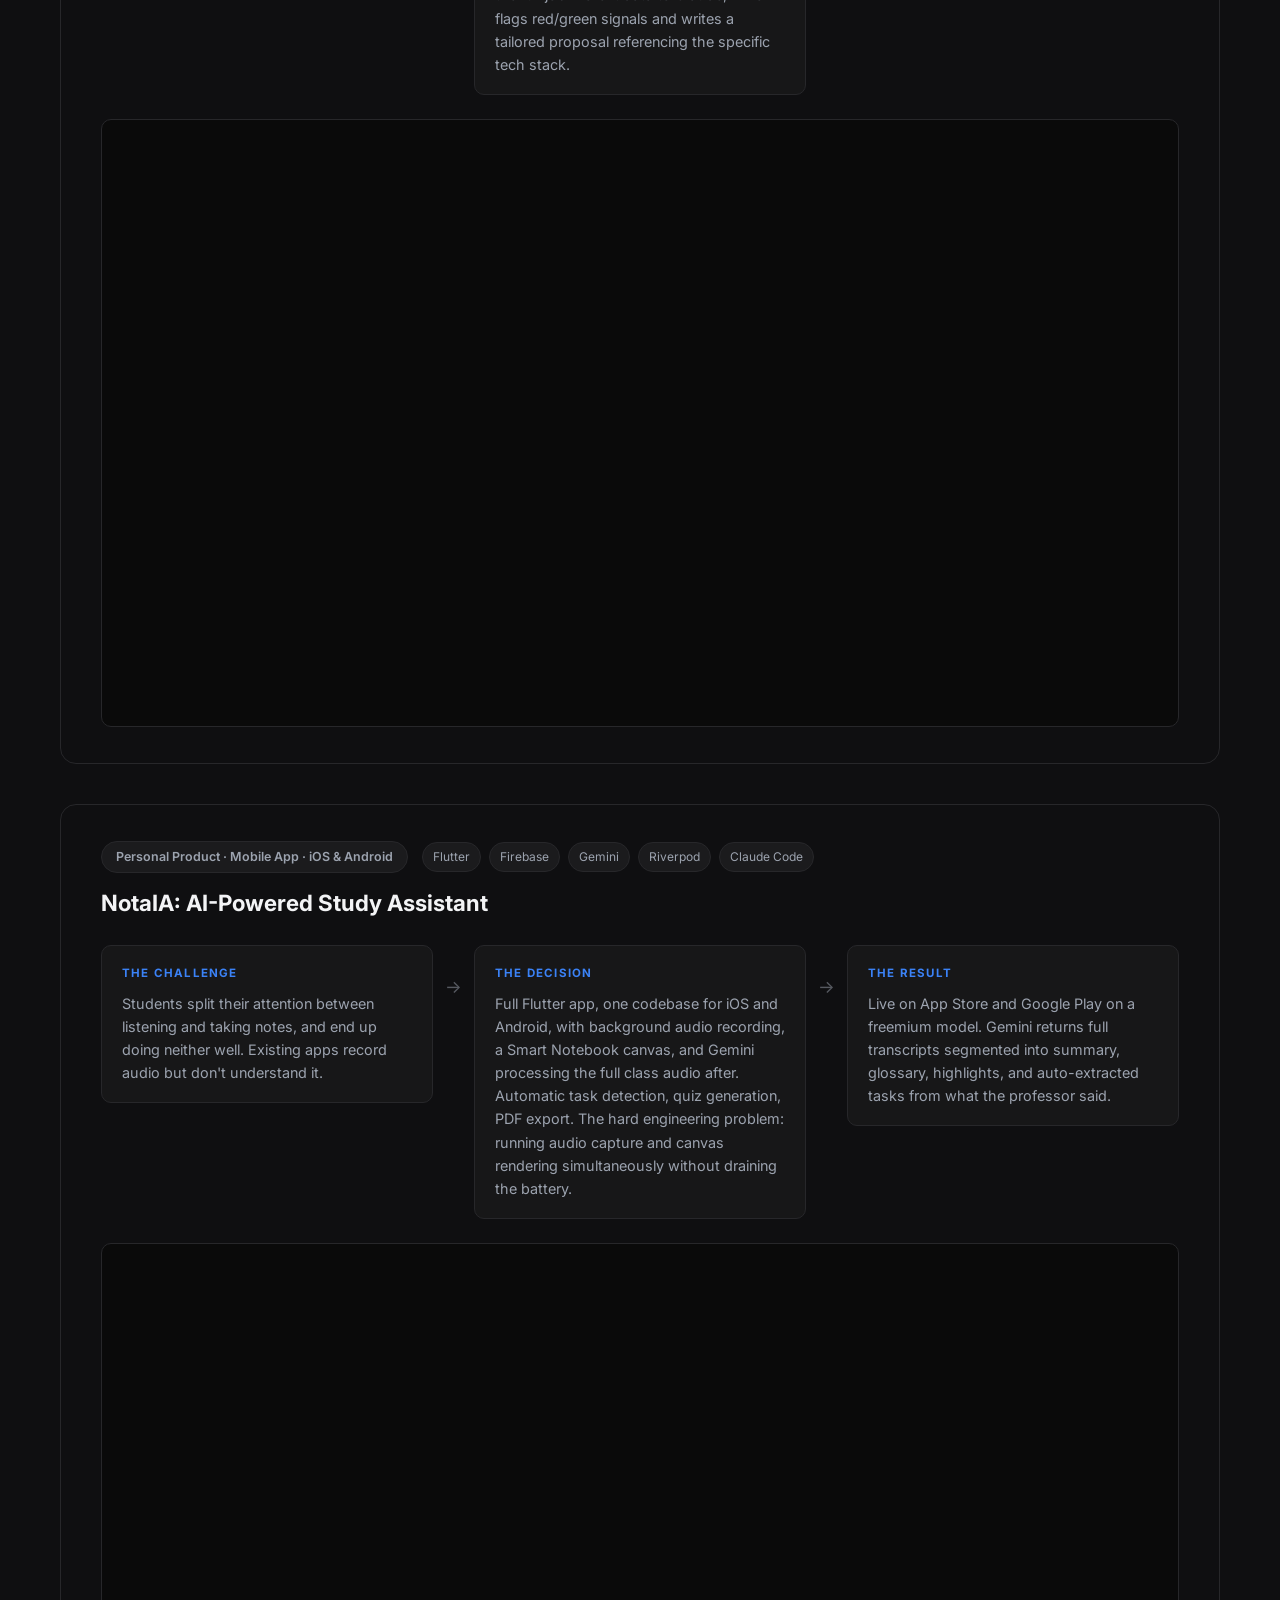
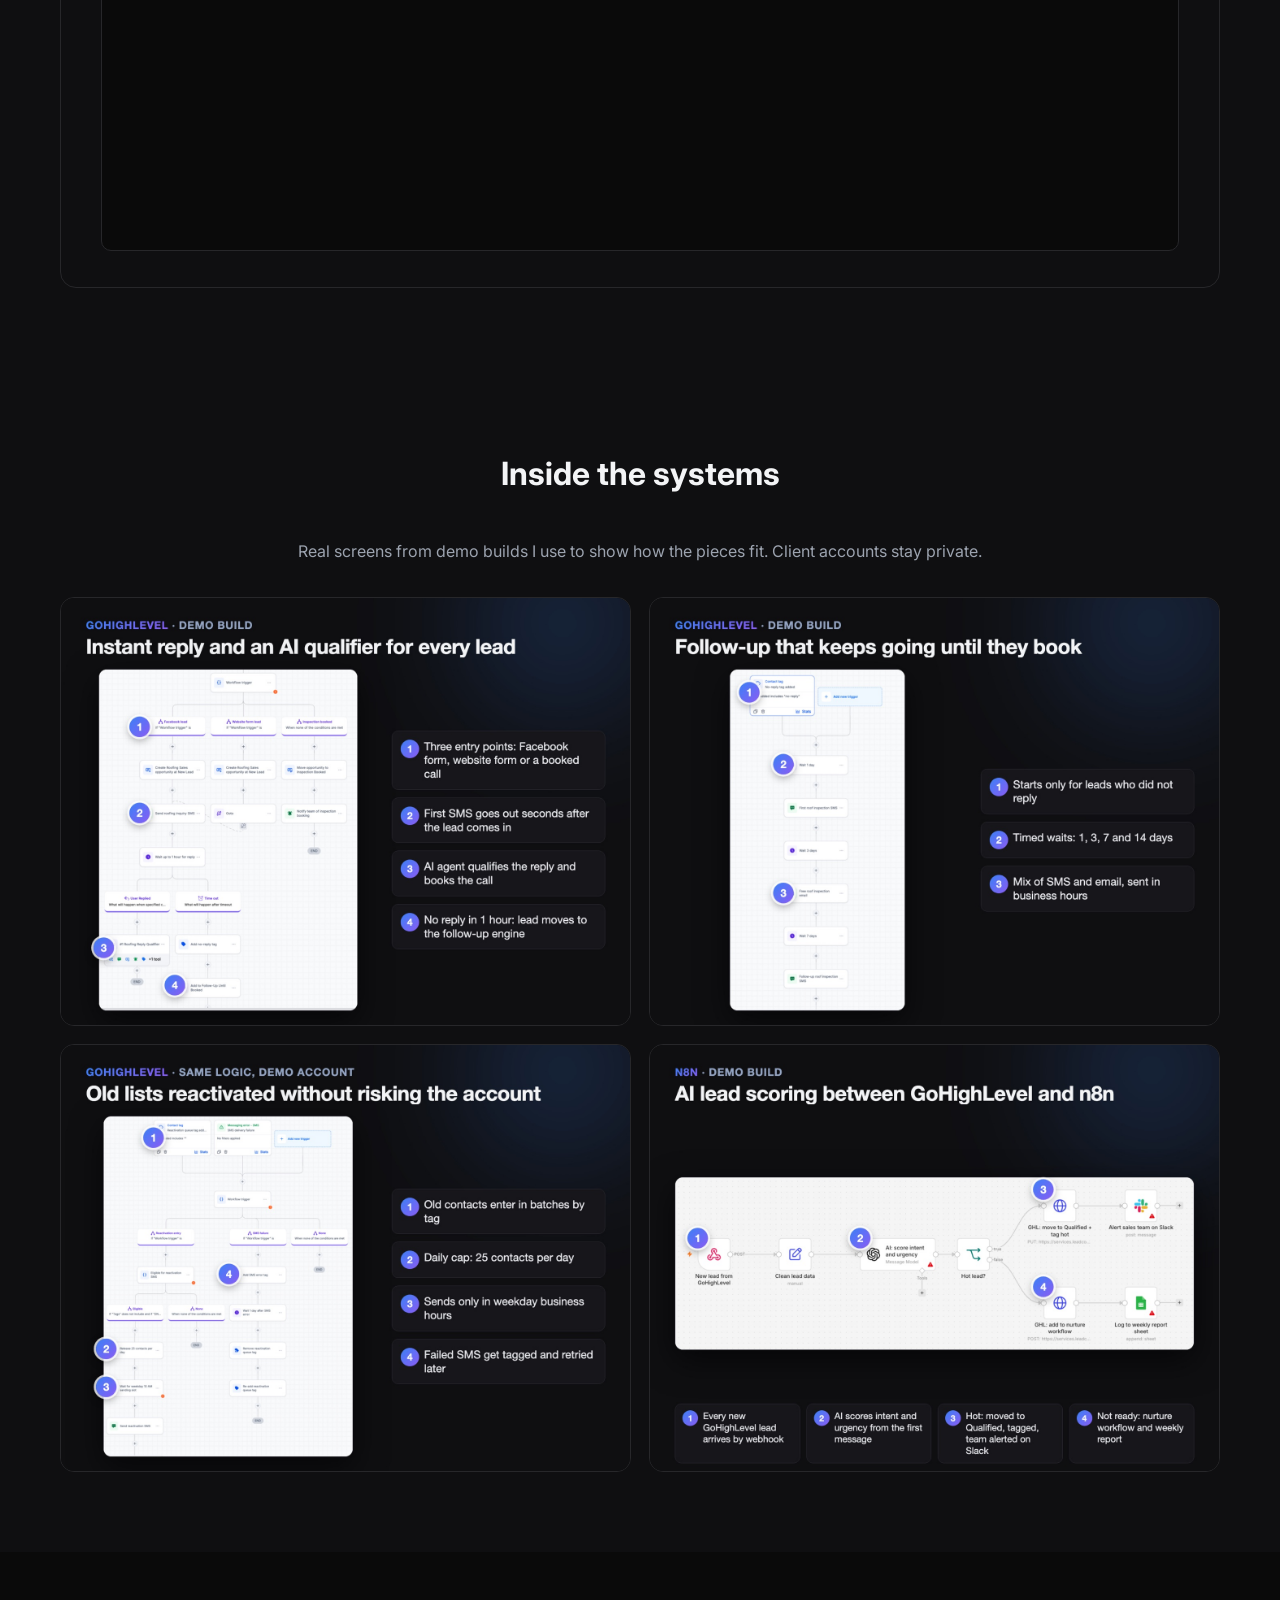
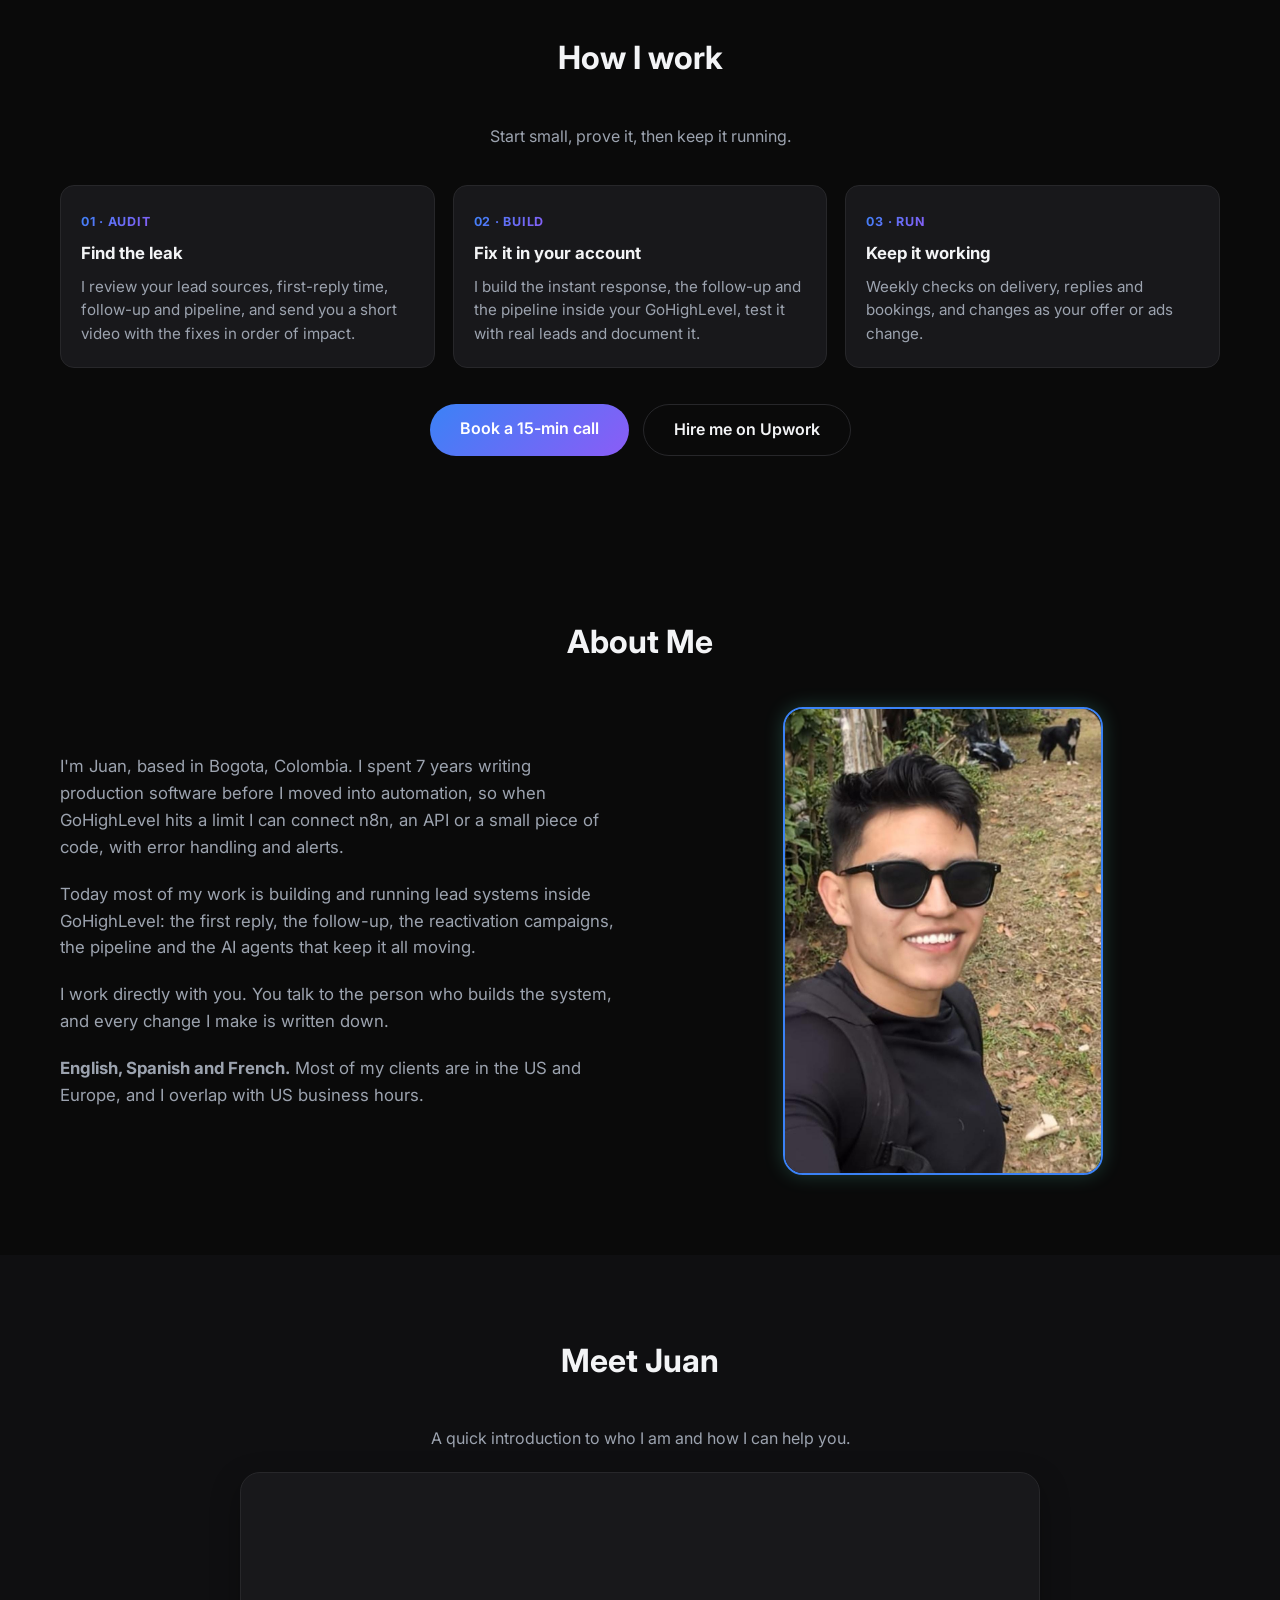
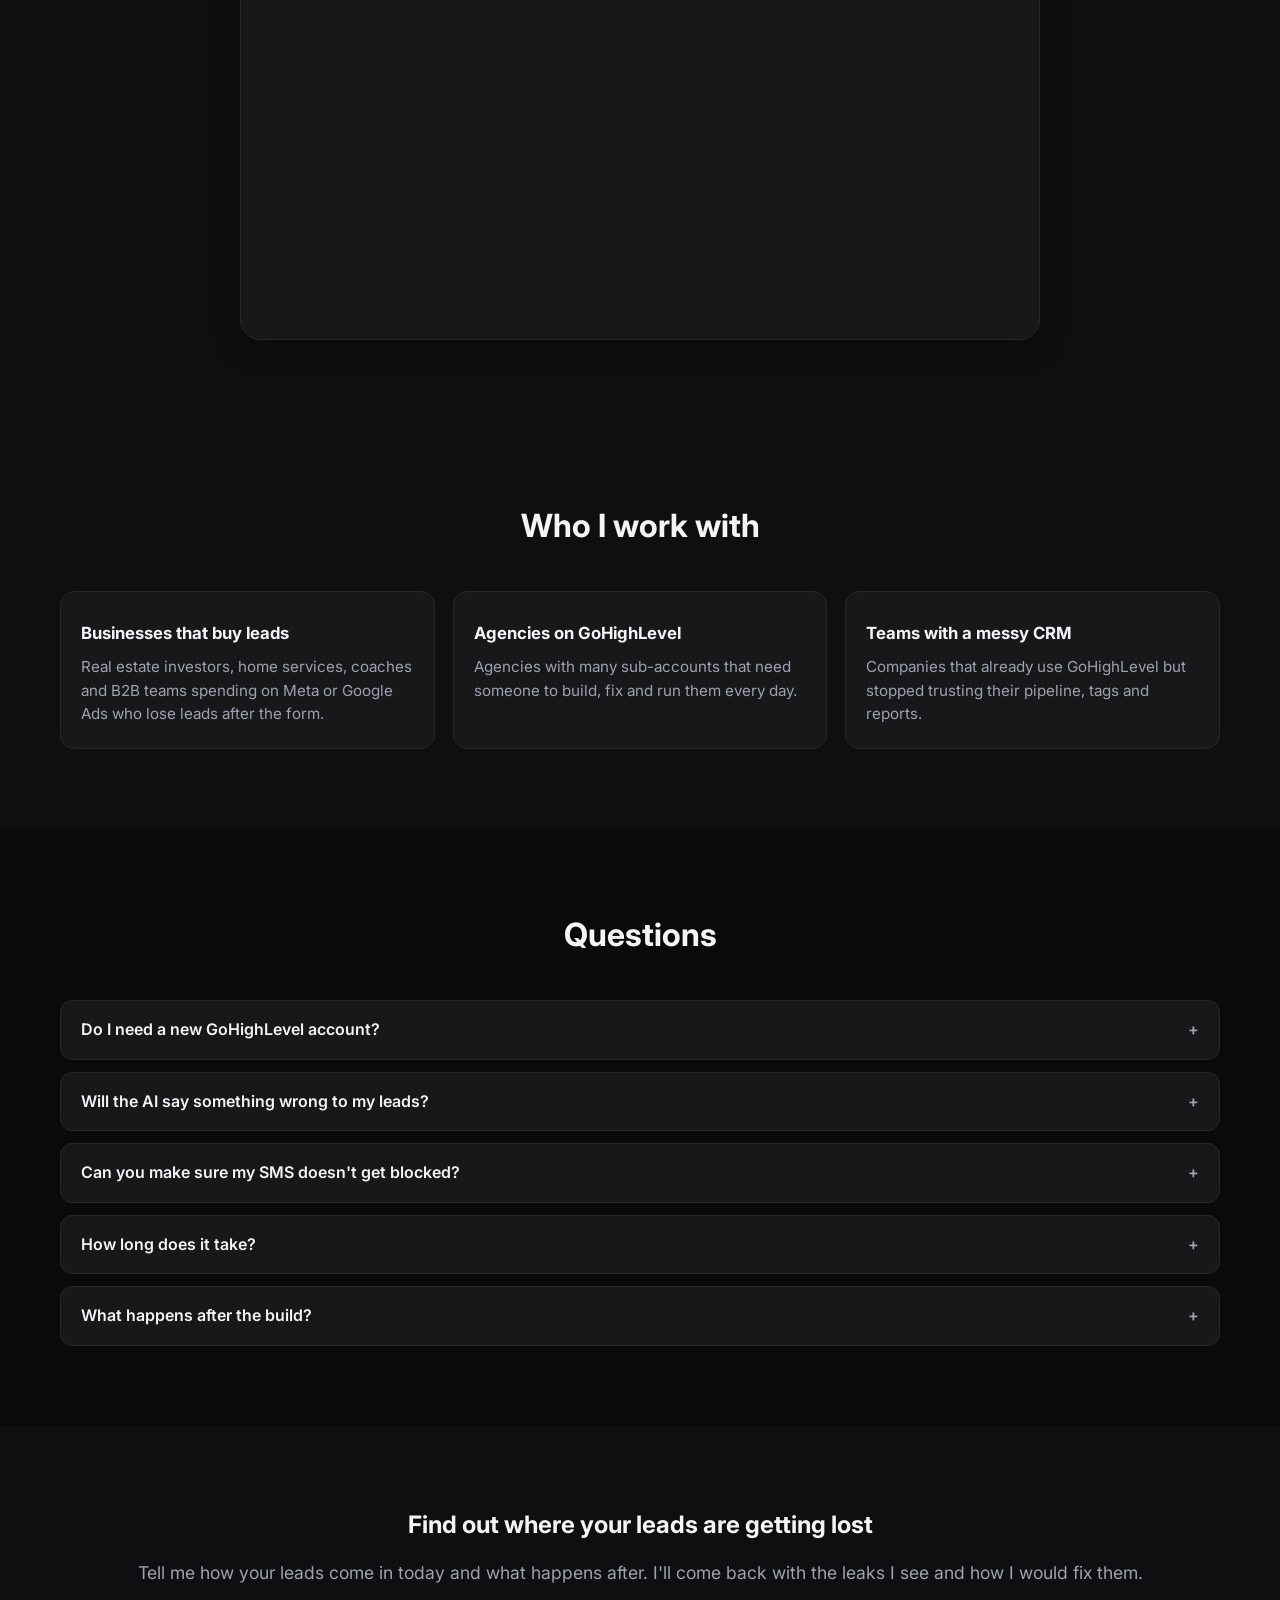
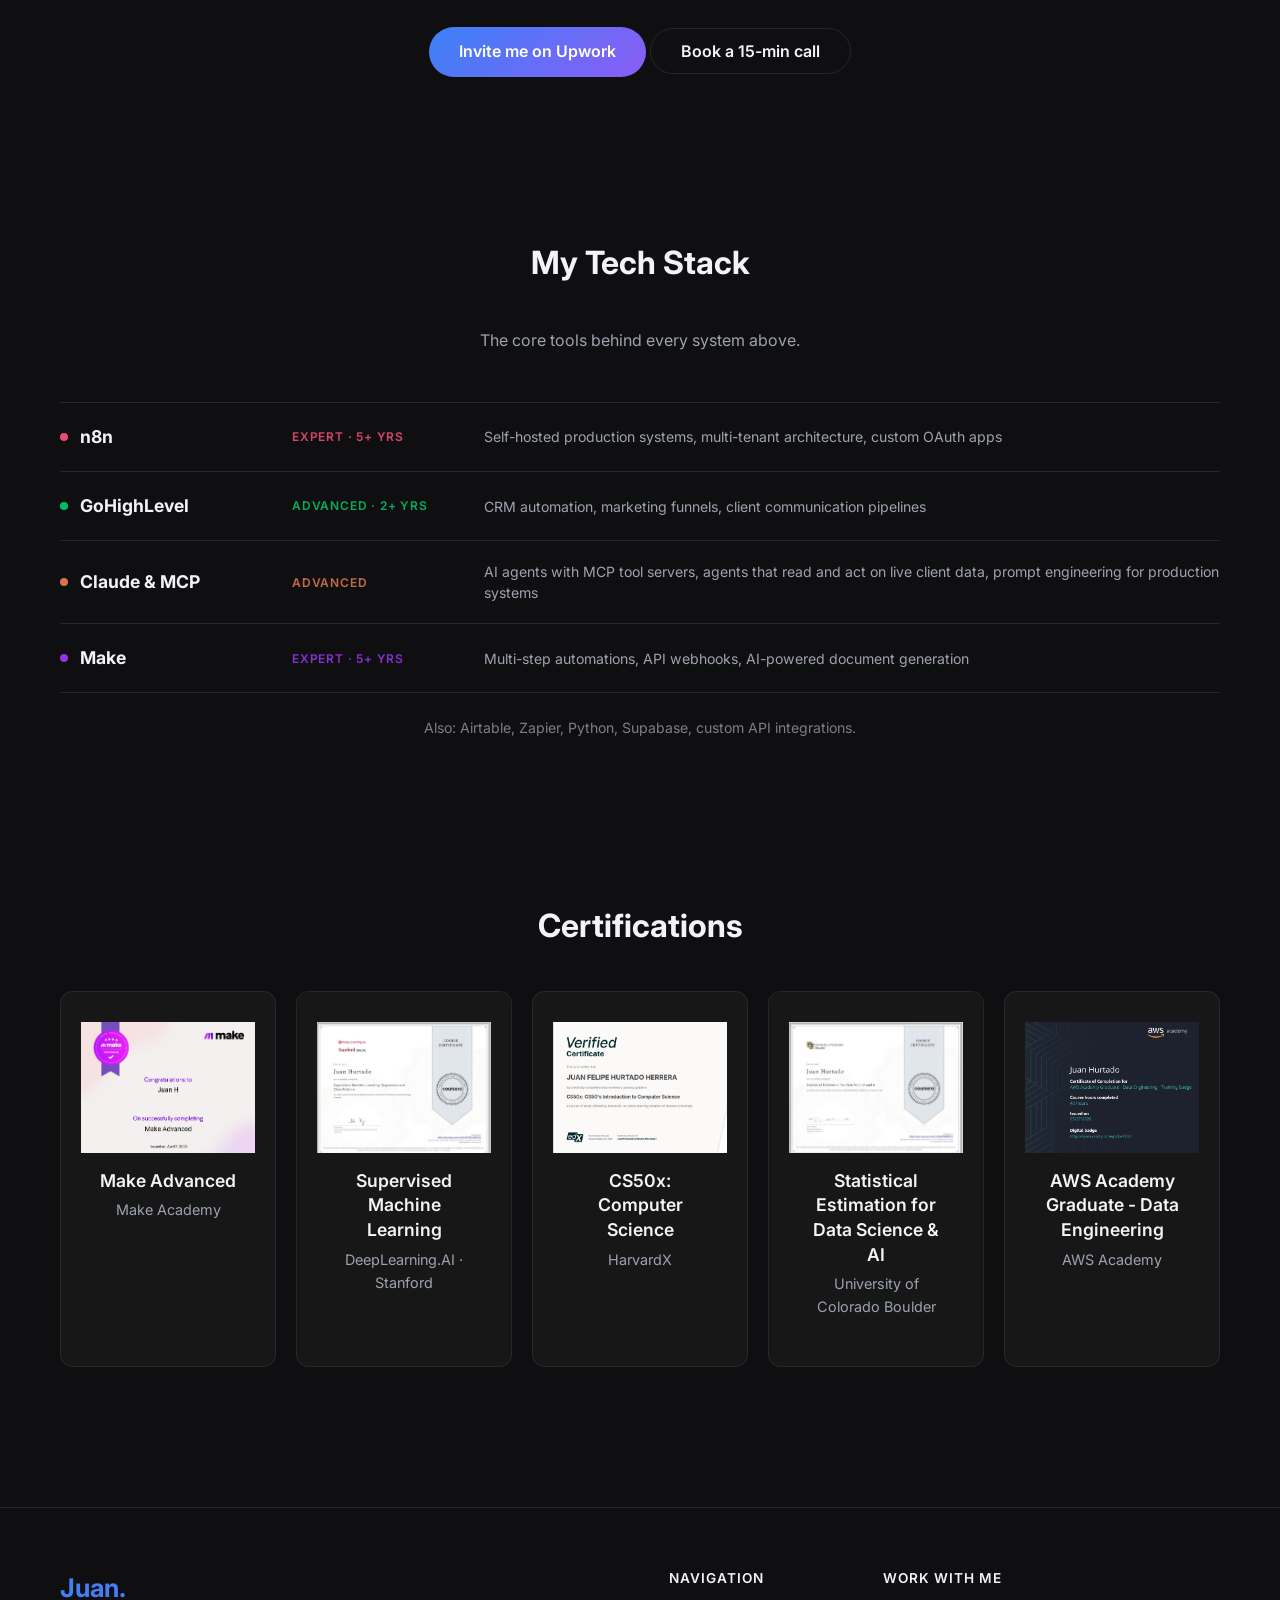
==== commit e366f532: "Landing v2: Inside the systems gallery with annotated demo screens Co-Authored-By: Claude Opus 5.5 <" ====
--- a/index.html
+++ b/index.html
@@ -349,7 +349,19 @@
         </div>
     </section>
 
-    <!-- Tech Stack -->
+    <!-- Por dentro -->
+    <section id="inside" class="section">
+        <div class="container">
+            <h2 class="section-title">Inside the systems</h2>
+            <p class="section-desc">Real screens from demo builds I use to show how the pieces fit. Client accounts stay private.</p>
+            <div class="lp-gallery">
+                <img src="Images/sistemas/2-workflow-respuesta-ia.jpg" alt="GoHighLevel workflow: instant reply and AI qualifier" loading="lazy">
+                <img src="Images/sistemas/2-workflow-seguimiento.jpg" alt="GoHighLevel follow-up workflow until the lead books" loading="lazy">
+                <img src="Images/sistemas/2-workflow-reactivacion.jpg" alt="GoHighLevel reactivation workflow with daily caps" loading="lazy">
+                <img src="Images/sistemas/2-workflow-n8n.jpg" alt="n8n AI lead scoring connected to GoHighLevel" loading="lazy">
+            </div>
+        </div>
+    </section>
 
     <!-- How I Work Section -->
     <section class="section bg-darker">
--- a/assets/landing.css
+++ b/assets/landing.css
@@ -21,3 +21,6 @@
 .lp-faq summary:after{content:"+";float:right;color:var(--text-secondary)}
 .lp-faq details[open] summary:after{content:"–"}
 .lp-faq details p{color:var(--text-secondary);margin-top:10px;line-height:1.6}
+.lp-gallery{display:grid;grid-template-columns:repeat(2,minmax(0,1fr));gap:18px;margin-top:32px}
+.lp-gallery img{width:100%;height:auto;border-radius:14px;border:1px solid var(--border-color);display:block}
+@media (max-width:760px){.lp-gallery{grid-template-columns:1fr}}
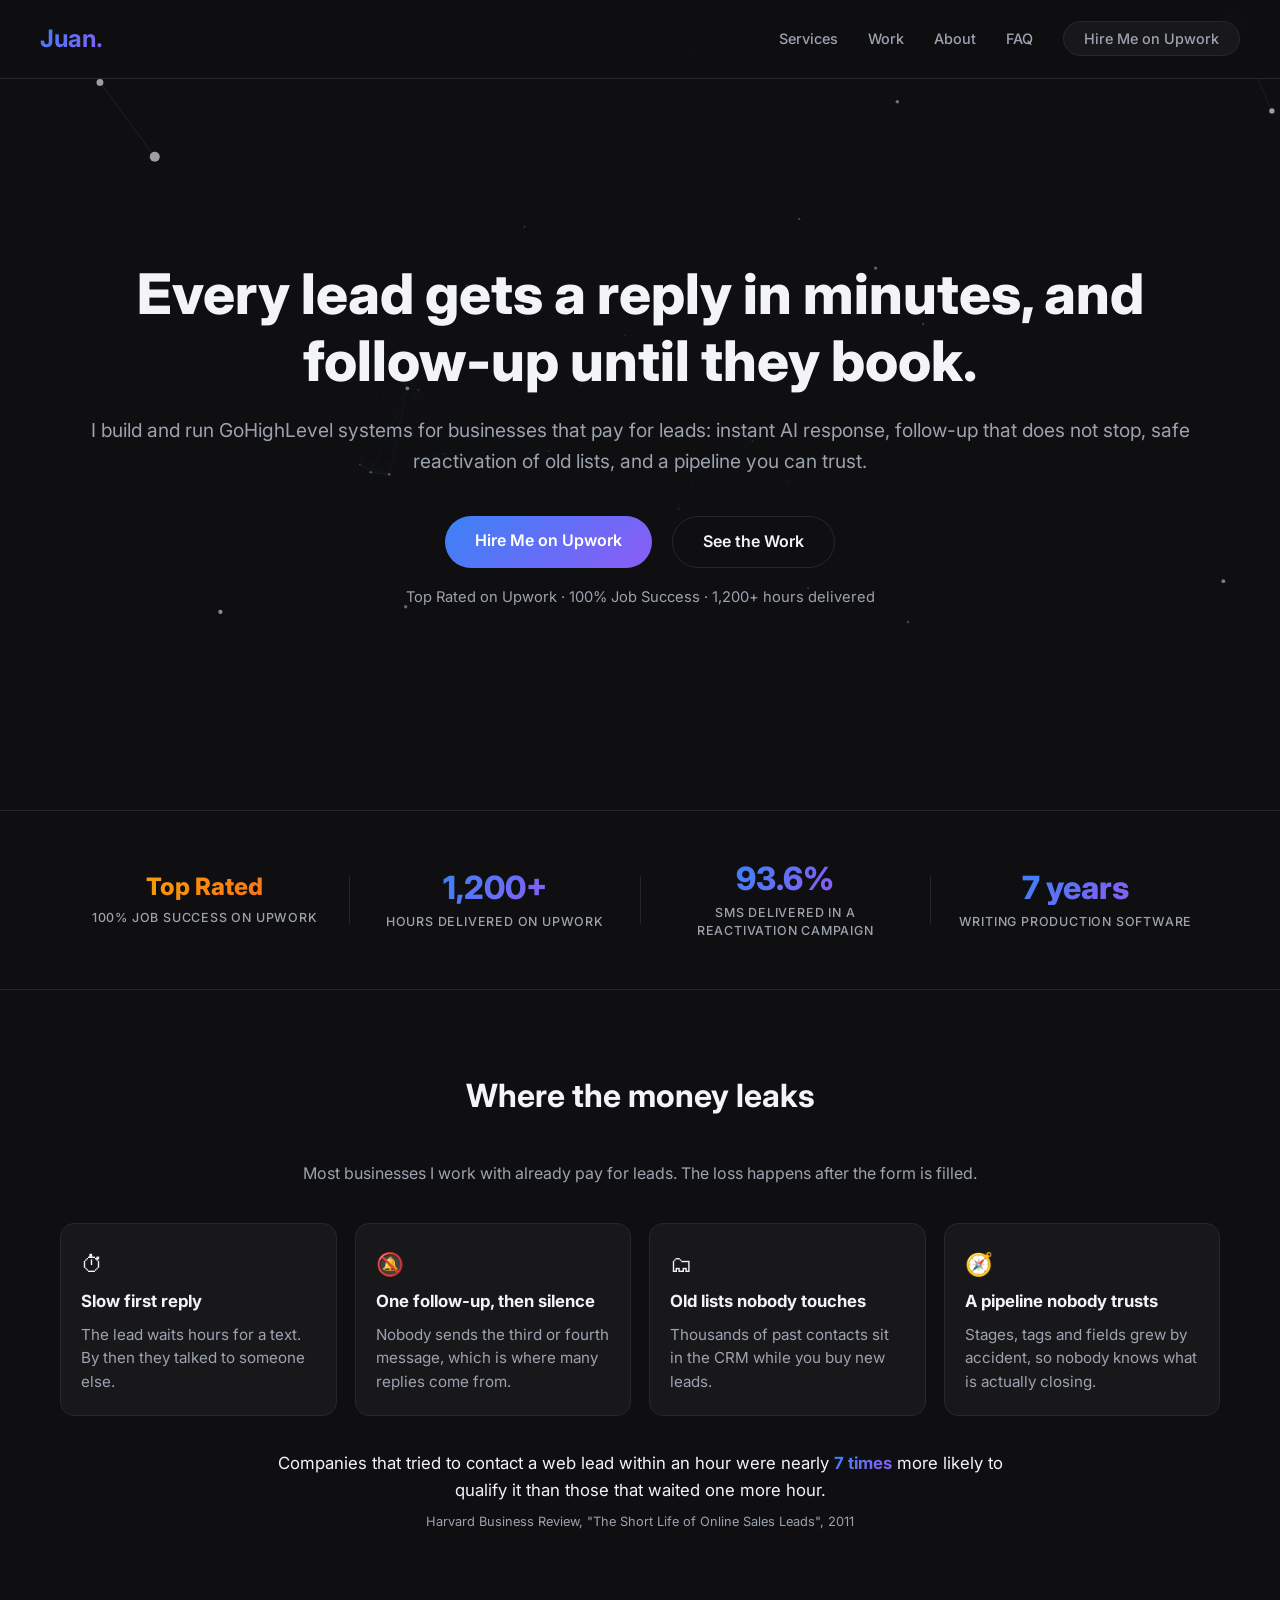
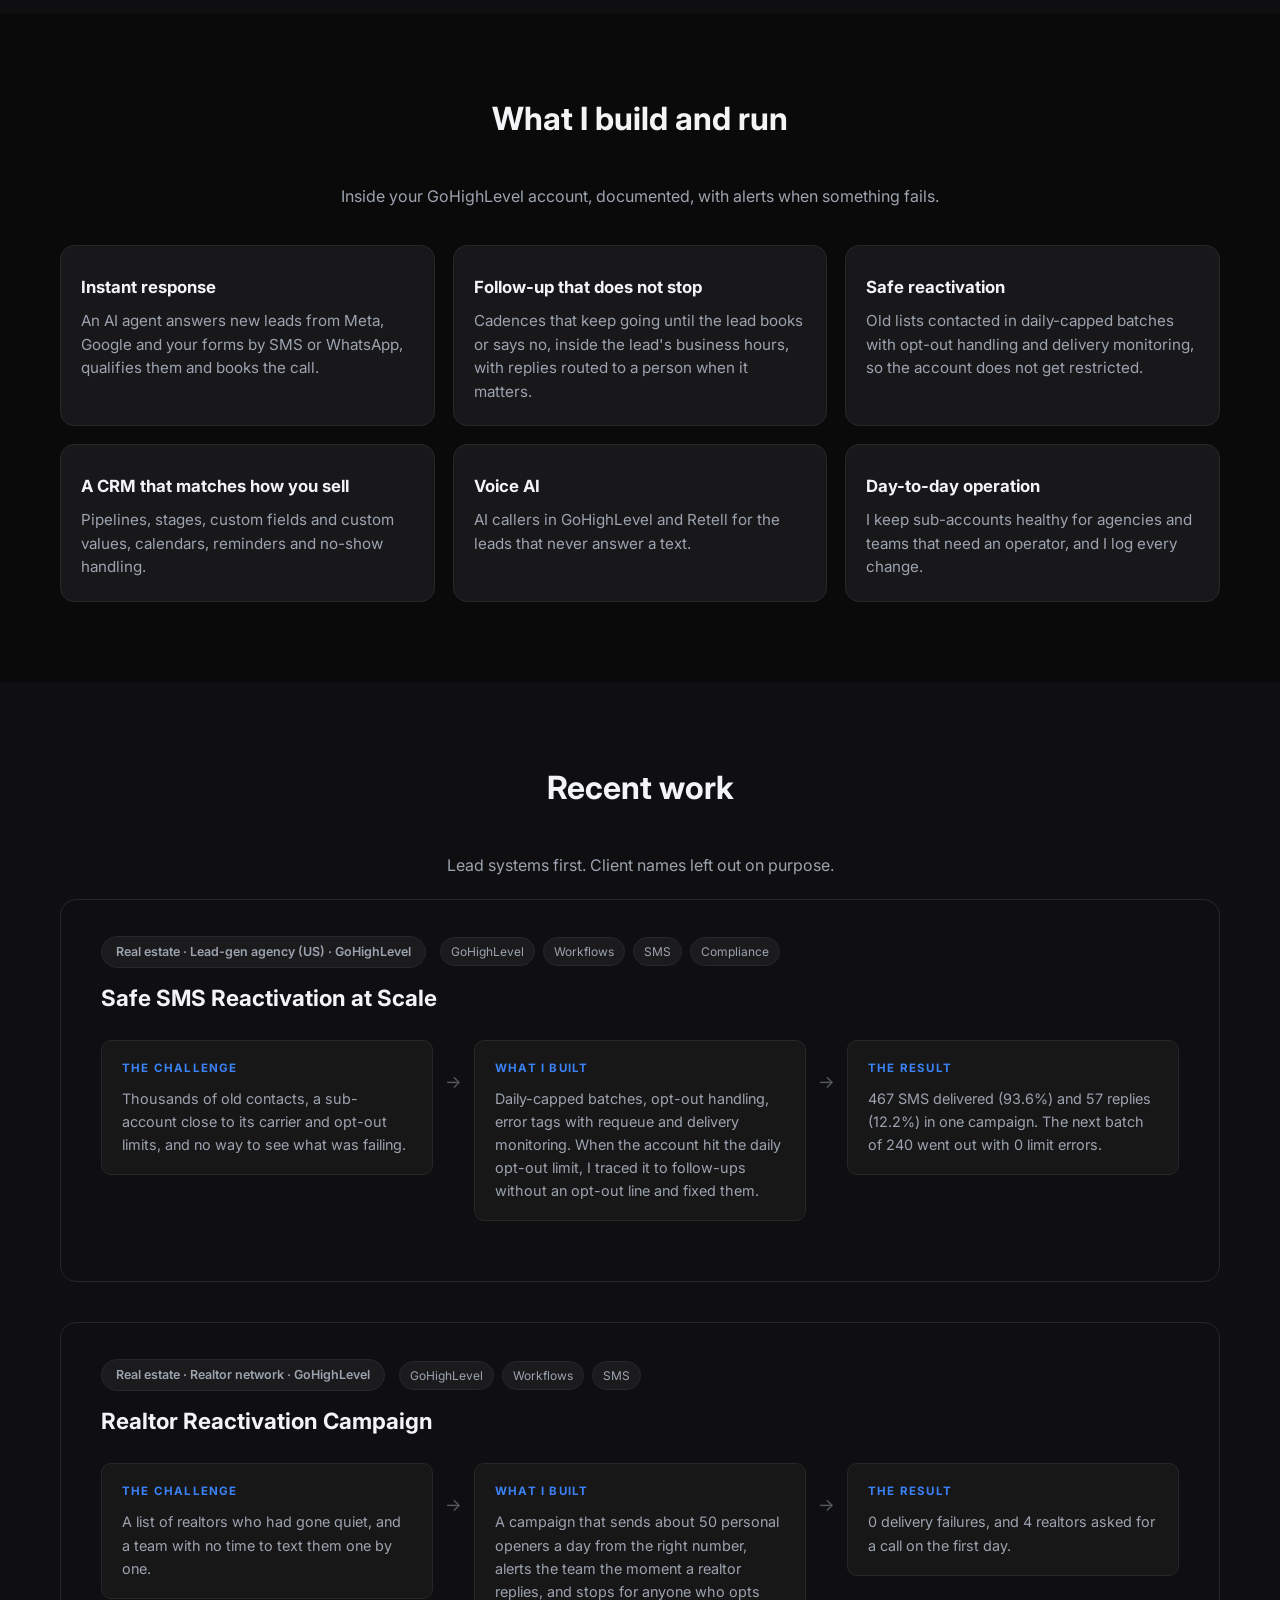
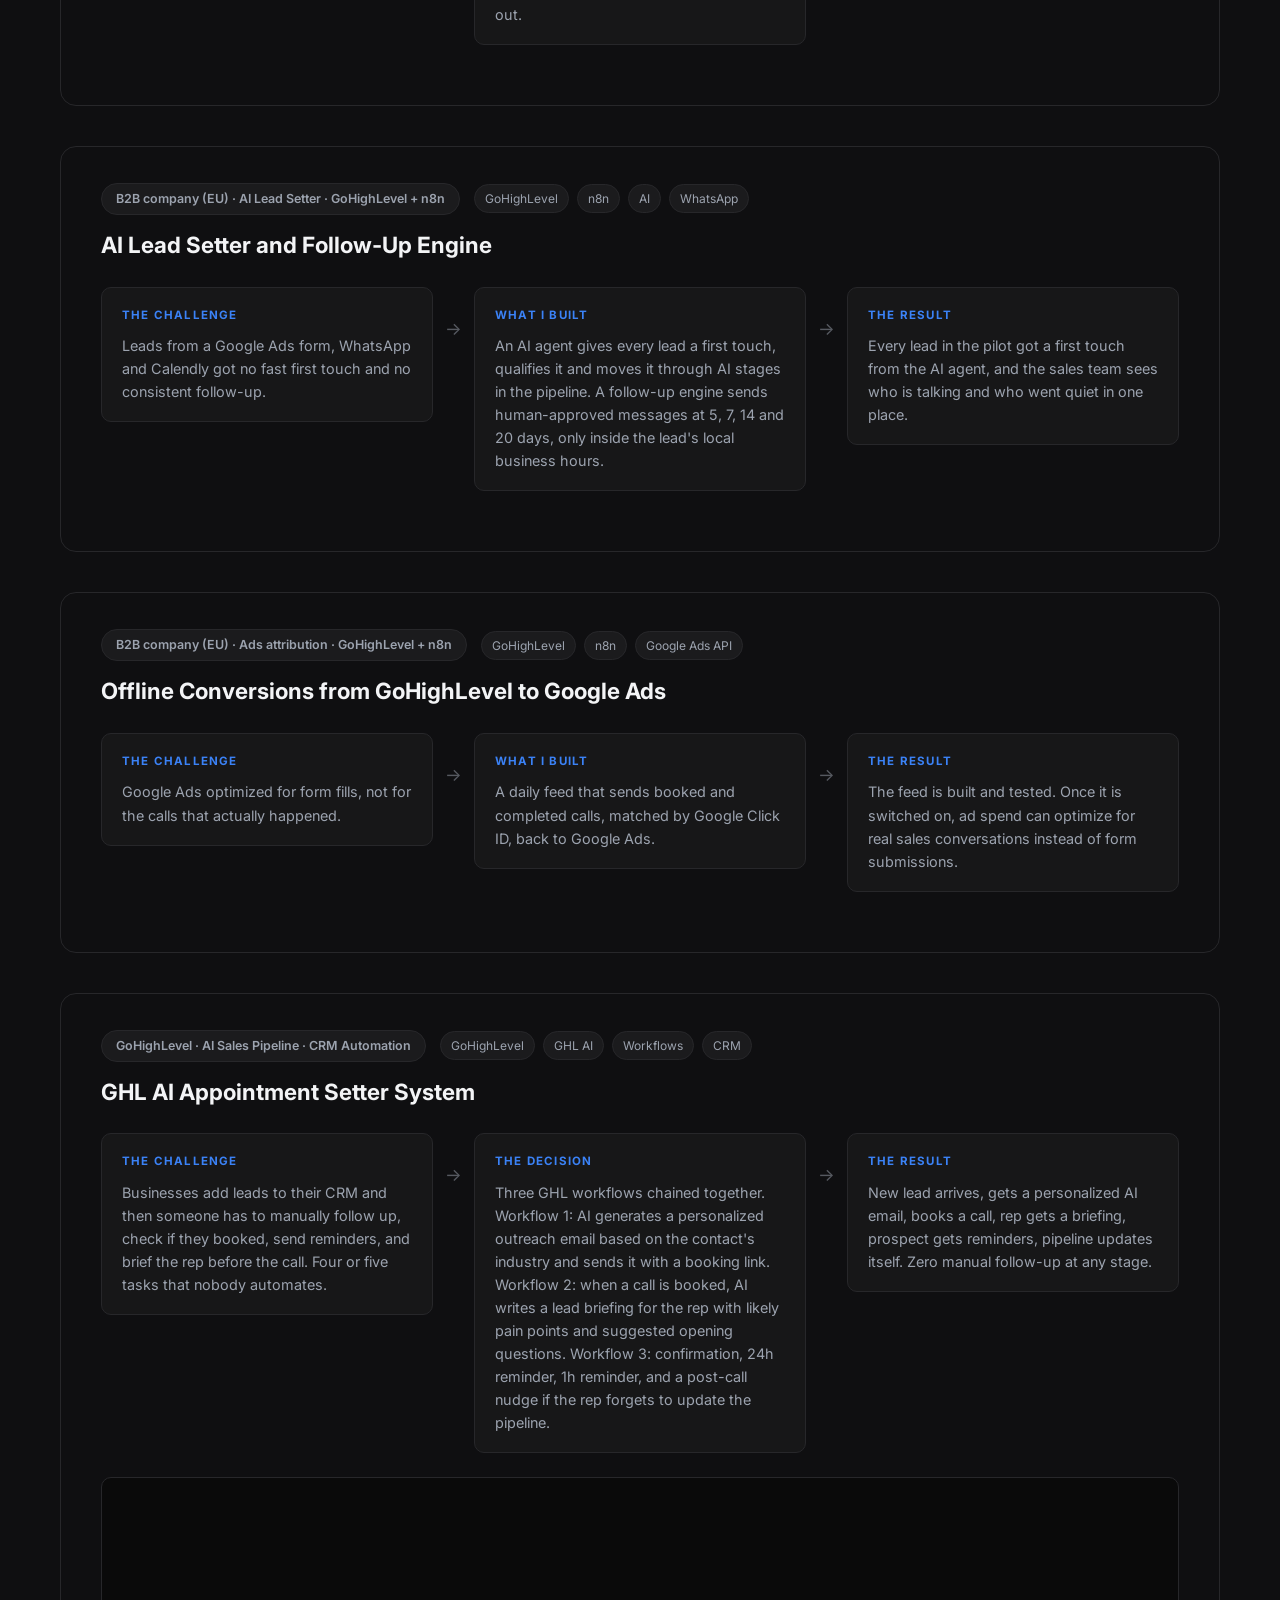
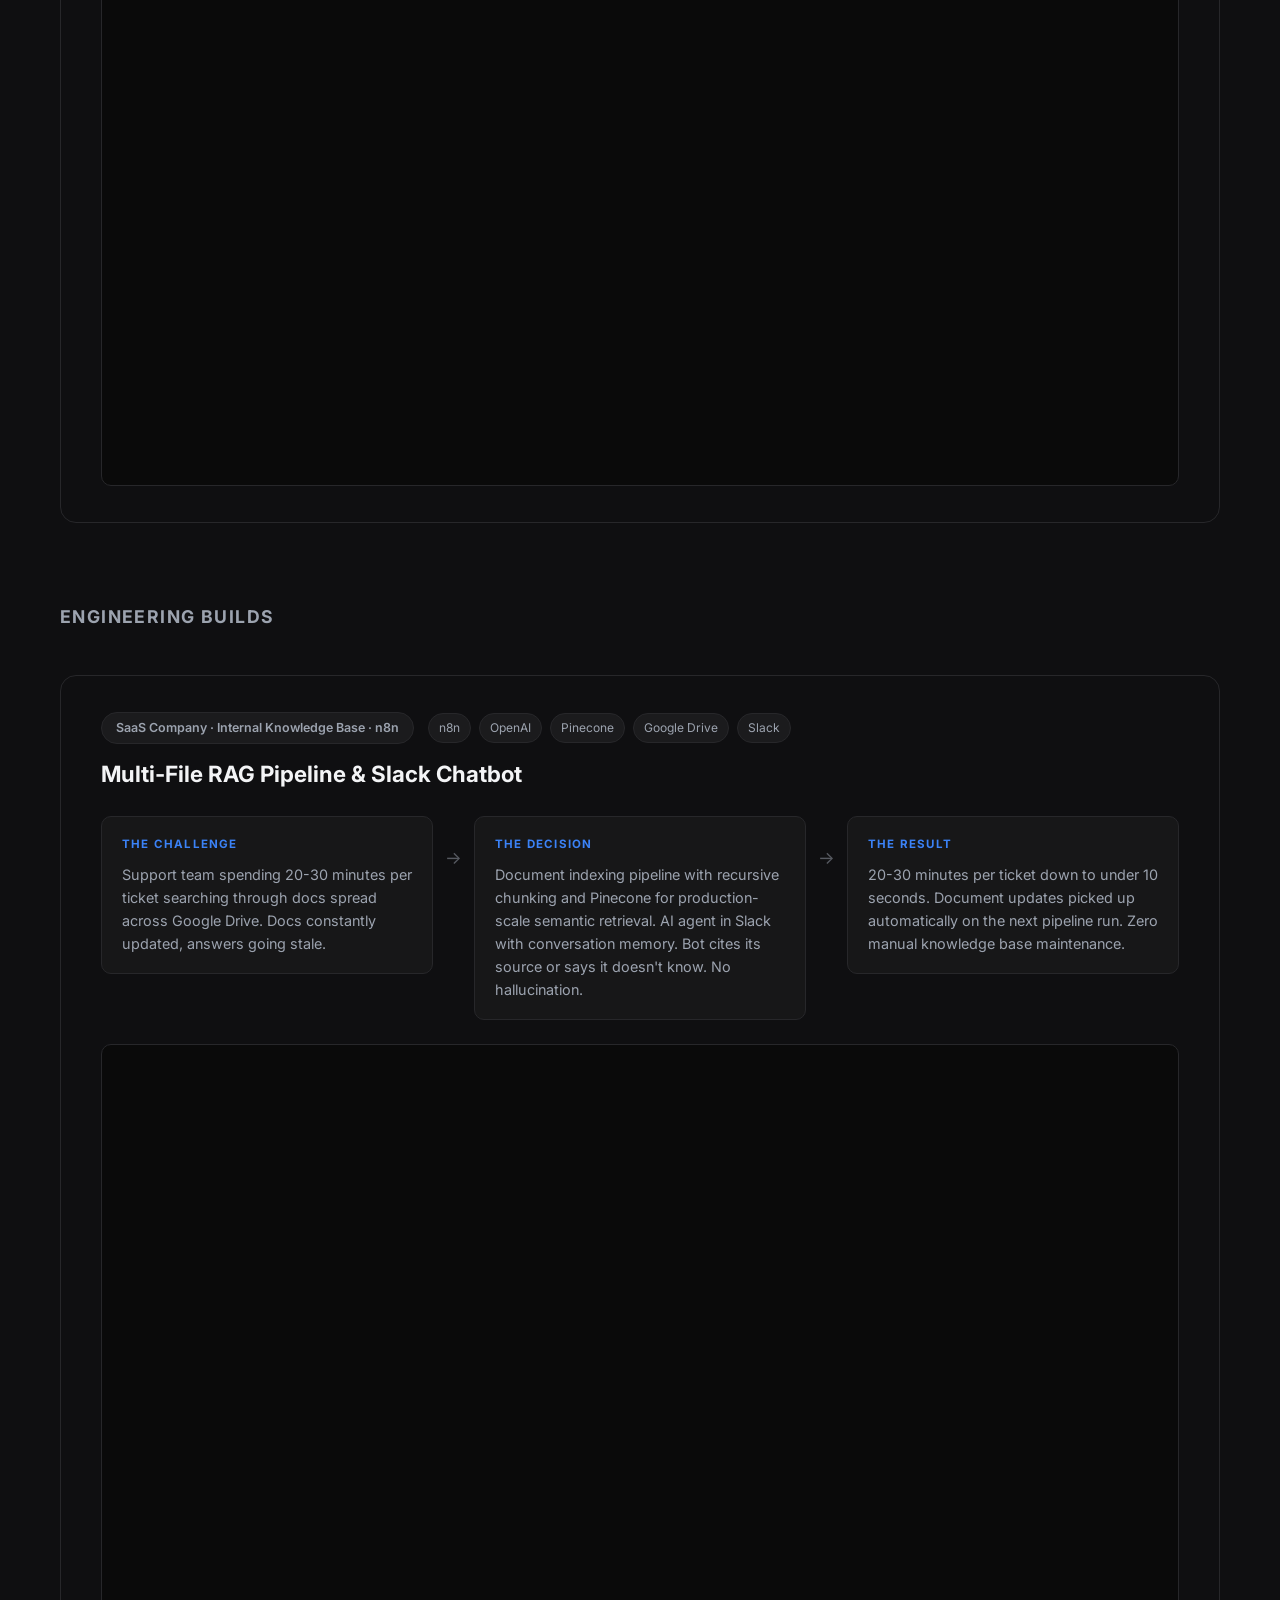
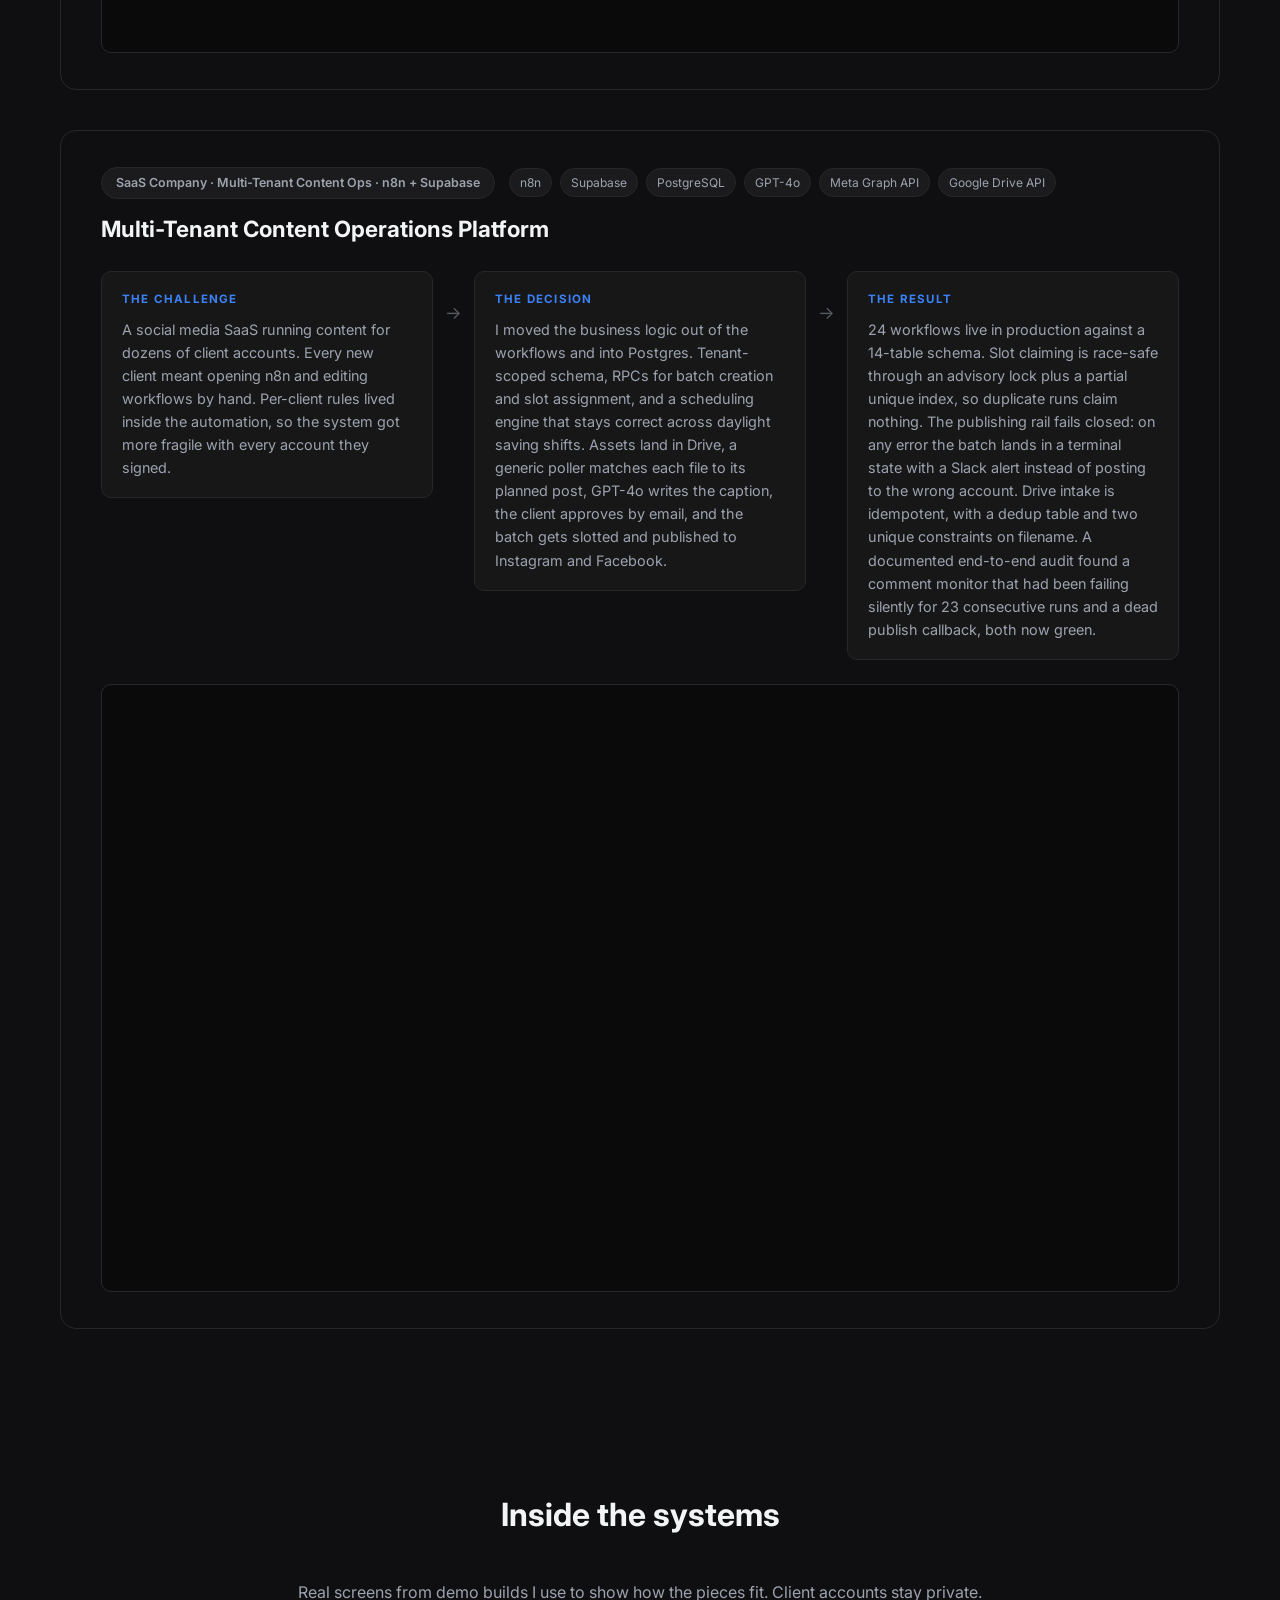
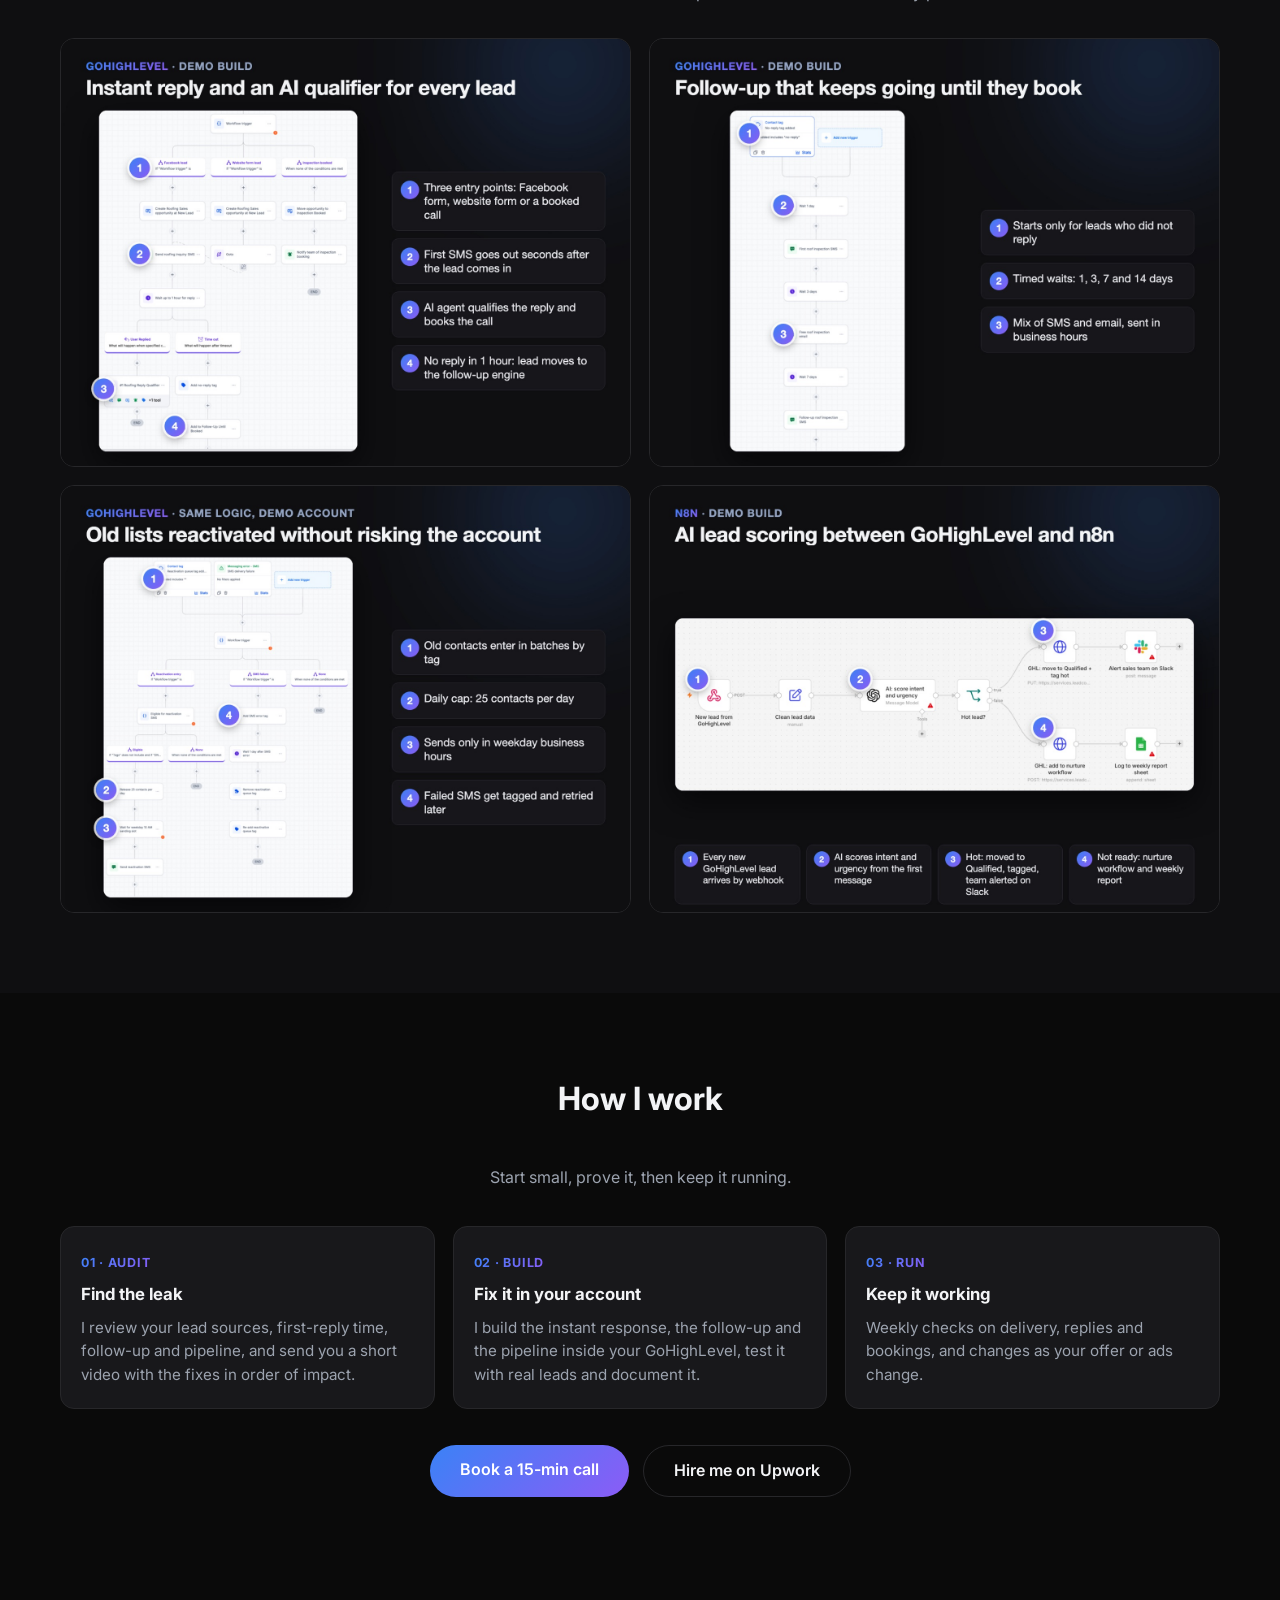
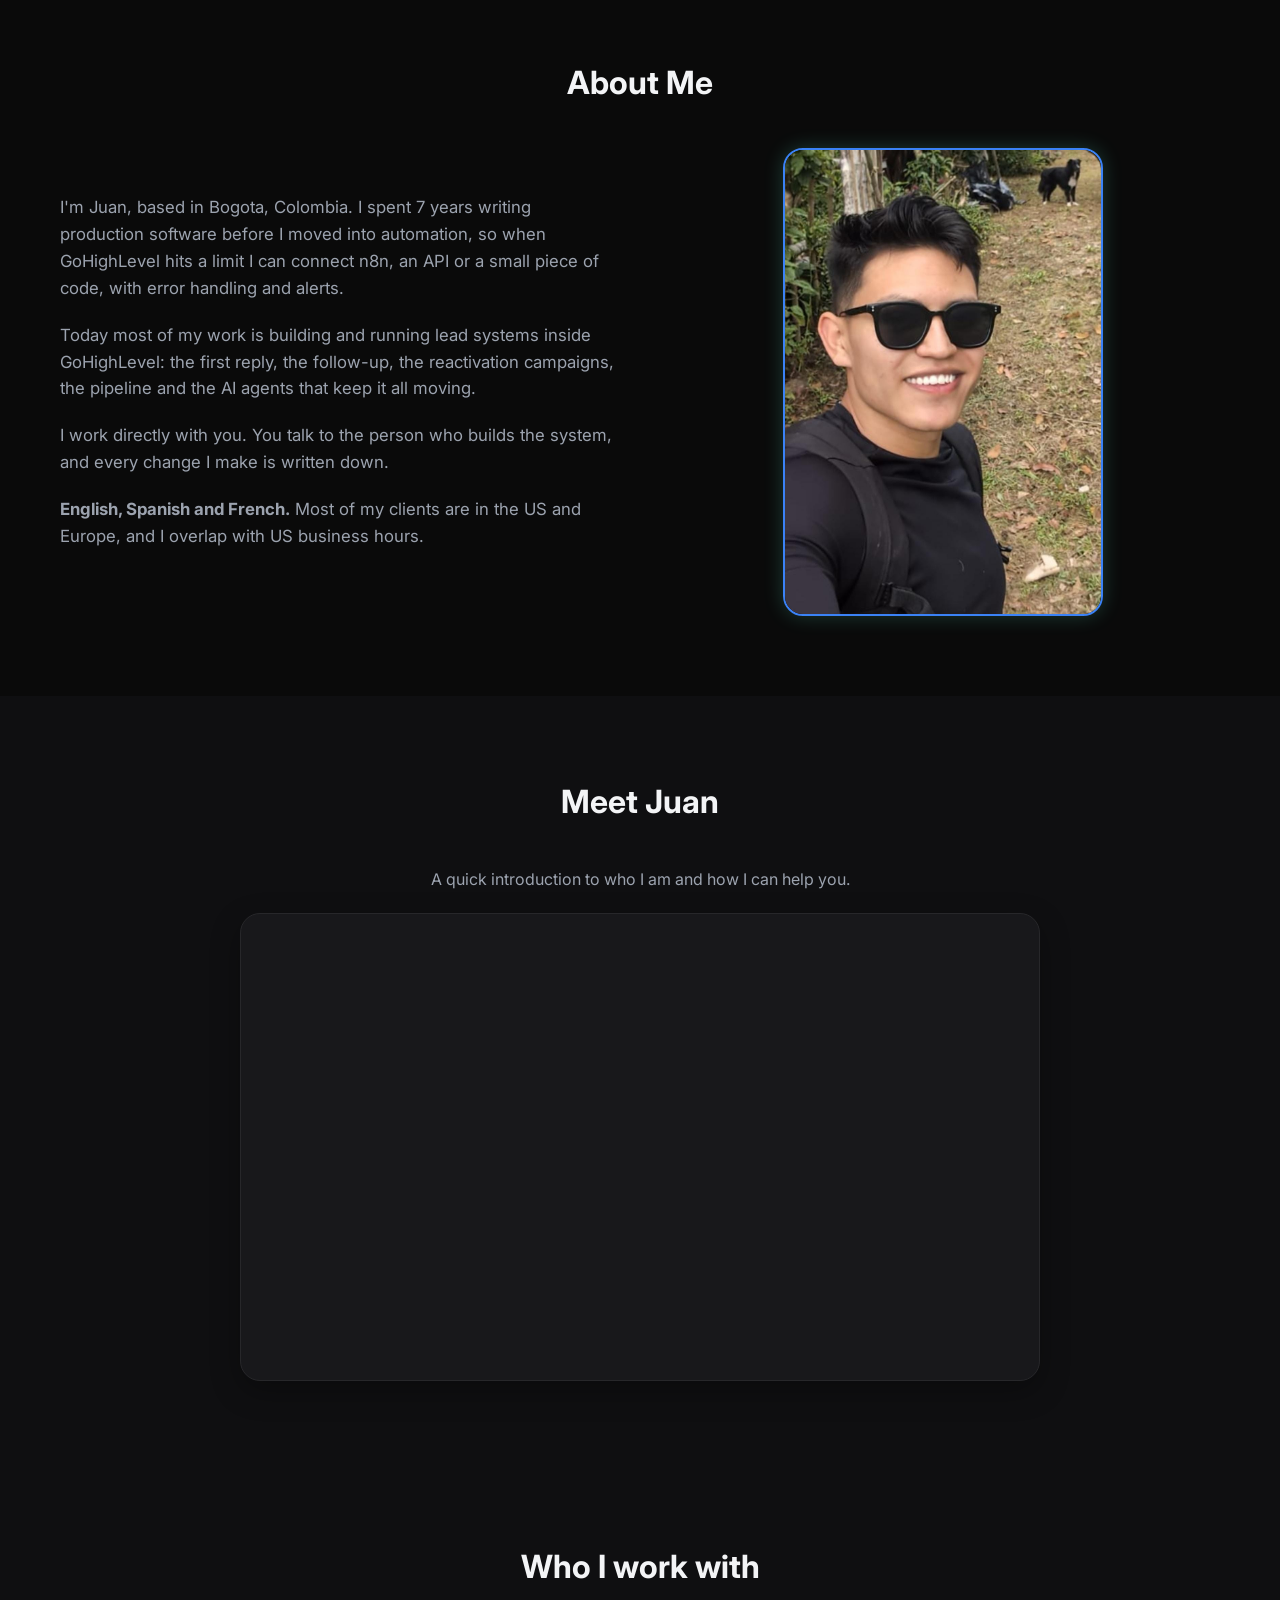
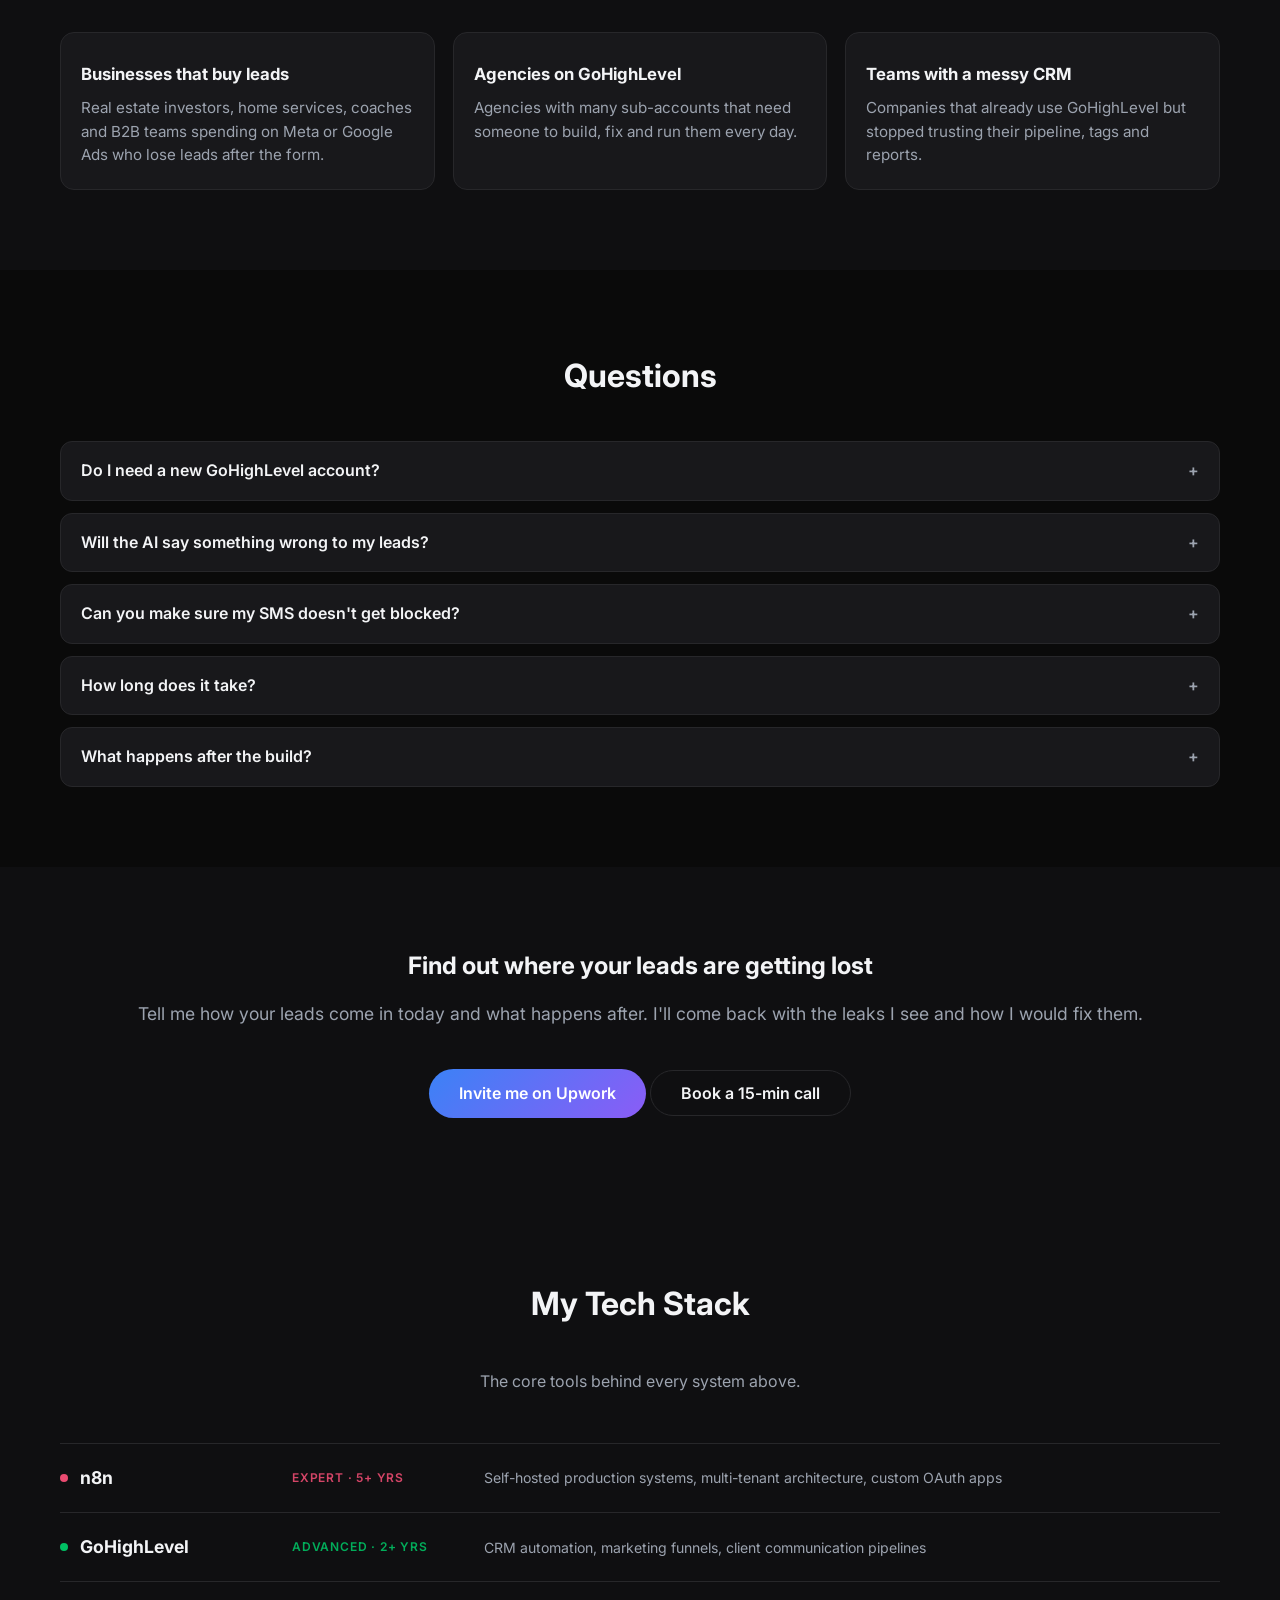
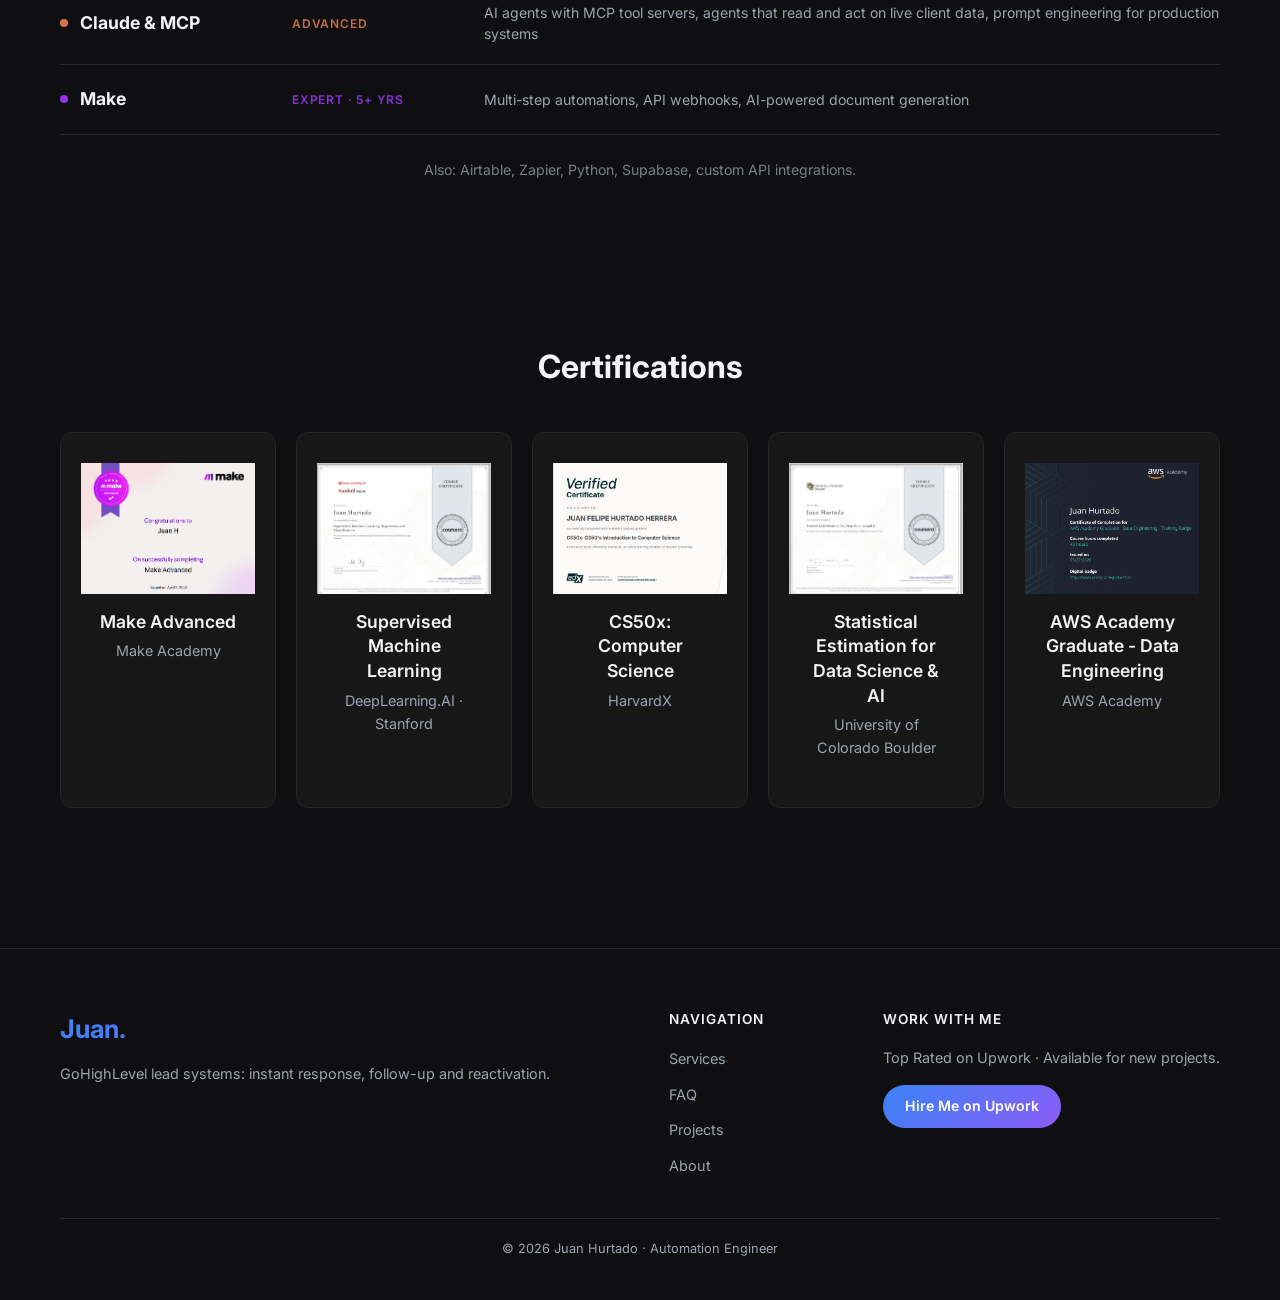
==== commit 111f5f19: "Landing v2: drop Auto-Scout and NotaIA, group engineering builds, refresh gallery images Co-Authored" ====
--- a/index.html
+++ b/index.html
@@ -206,6 +206,7 @@
                     </div>
                 </div>
 
+                <h3 class="lp-subtitle">Engineering builds</h3>
                 <!-- Project 1: RAG Pipeline & Slack Chatbot -->
                 <div class="featured-project-card">
                     <div class="project-header">
@@ -272,74 +273,6 @@
                     </div>
                     <div class="project-video-slot">
                         <iframe width="560" height="315" src="https://www.youtube.com/embed/pSVkIZeDR6E" title="Multi-Tenant Content Operations Platform: n8n + Supabase in Production" frameborder="0" allow="accelerometer; autoplay; clipboard-write; encrypted-media; gyroscope; picture-in-picture; web-share" referrerpolicy="strict-origin-when-cross-origin" allowfullscreen></iframe>
-                    </div>
-                </div>
-
-                <!-- Project 3: Upwork Auto-Scout -->
-                <div class="featured-project-card">
-                    <div class="project-header">
-                        <span class="project-label-tag">Personal Build · Python · AI Pipeline</span>
-                        <div class="project-stack-tags">
-                            <span class="tag">Python</span>
-                            <span class="tag">Apify</span>
-                            <span class="tag">Claude</span>
-                            <span class="tag">SQLite</span>
-                            <span class="tag">Alpine.js</span>
-                        </div>
-                    </div>
-                    <h3 class="project-title-main">Upwork Auto-Scout & Intelligence Pipeline</h3>
-                    <div class="project-story-row">
-                        <div class="story-block">
-                            <span class="story-step">The challenge</span>
-                            <p>Finding quality Upwork clients manually takes 2-3 hours a day. Reading postings, checking client history, writing proposals from scratch. Every single day.</p>
-                        </div>
-                        <div class="story-arrow">→</div>
-                        <div class="story-block">
-                            <span class="story-step">The decision</span>
-                            <p>4-stage Python pipeline: Apify scrapes jobs and pulls hidden client data (spend, hire rate, avg rating). A scoring engine 0-100 drops anything below 35 before I ever see it. Surviving jobs land in a local Kanban. Moving a card to review sends the full job + client data to Claude, which flags red/green signals and writes a tailored proposal referencing the specific tech stack.</p>
-                        </div>
-                        <div class="story-arrow">→</div>
-                        <div class="story-block">
-                            <span class="story-step">The result</span>
-                            <p>2-3 hours of daily scouting down to 2 minutes of review. Built with modular Python, local SQLite, and a market intelligence layer that tracks which skills pay most that week.</p>
-                        </div>
-                    </div>
-                    <div class="project-video-slot">
-                        <iframe width="560" height="315" src="https://www.youtube.com/embed/ay3LW5FeKaI?si=rMuQ8tbrvZaKZAZl" title="Automating Freelance Job Applications: Upwork Auto-Scout" frameborder="0" allow="accelerometer; autoplay; clipboard-write; encrypted-media; gyroscope; picture-in-picture; web-share" referrerpolicy="strict-origin-when-cross-origin" allowfullscreen></iframe>
-                    </div>
-                </div>
-
-                <!-- Project 4: NotaIA -->
-                <div class="featured-project-card">
-                    <div class="project-header">
-                        <span class="project-label-tag">Personal Product · Mobile App · iOS & Android</span>
-                        <div class="project-stack-tags">
-                            <span class="tag">Flutter</span>
-                            <span class="tag">Firebase</span>
-                            <span class="tag">Gemini</span>
-                            <span class="tag">Riverpod</span>
-                            <span class="tag">Claude Code</span>
-                        </div>
-                    </div>
-                    <h3 class="project-title-main">NotaIA: AI-Powered Study Assistant</h3>
-                    <div class="project-story-row">
-                        <div class="story-block">
-                            <span class="story-step">The challenge</span>
-                            <p>Students split their attention between listening and taking notes, and end up doing neither well. Existing apps record audio but don't understand it.</p>
-                        </div>
-                        <div class="story-arrow">→</div>
-                        <div class="story-block">
-                            <span class="story-step">The decision</span>
-                            <p>Full Flutter app, one codebase for iOS and Android, with background audio recording, a Smart Notebook canvas, and Gemini processing the full class audio after. Automatic task detection, quiz generation, PDF export. The hard engineering problem: running audio capture and canvas rendering simultaneously without draining the battery.</p>
-                        </div>
-                        <div class="story-arrow">→</div>
-                        <div class="story-block">
-                            <span class="story-step">The result</span>
-                            <p>Live on App Store and Google Play on a freemium model. Gemini returns full transcripts segmented into summary, glossary, highlights, and auto-extracted tasks from what the professor said.</p>
-                        </div>
-                    </div>
-                    <div class="project-video-slot">
-                        <iframe width="560" height="315" src="https://www.youtube.com/embed/3r7hcBOoTPw?si=LHoQuGUG5oFgeC3Q" title="NotaIA: AI-Powered Study Assistant App" frameborder="0" allow="accelerometer; autoplay; clipboard-write; encrypted-media; gyroscope; picture-in-picture; web-share" referrerpolicy="strict-origin-when-cross-origin" allowfullscreen></iframe>
                     </div>
                 </div>
 
--- a/assets/landing.css
+++ b/assets/landing.css
@@ -24,3 +24,4 @@
 .lp-gallery{display:grid;grid-template-columns:repeat(2,minmax(0,1fr));gap:18px;margin-top:32px}
 .lp-gallery img{width:100%;height:auto;border-radius:14px;border:1px solid var(--border-color);display:block}
 @media (max-width:760px){.lp-gallery{grid-template-columns:1fr}}
+.lp-subtitle{margin:40px 0 4px;font-size:1.1rem;color:var(--text-secondary);text-transform:uppercase;letter-spacing:.08em;font-weight:700}
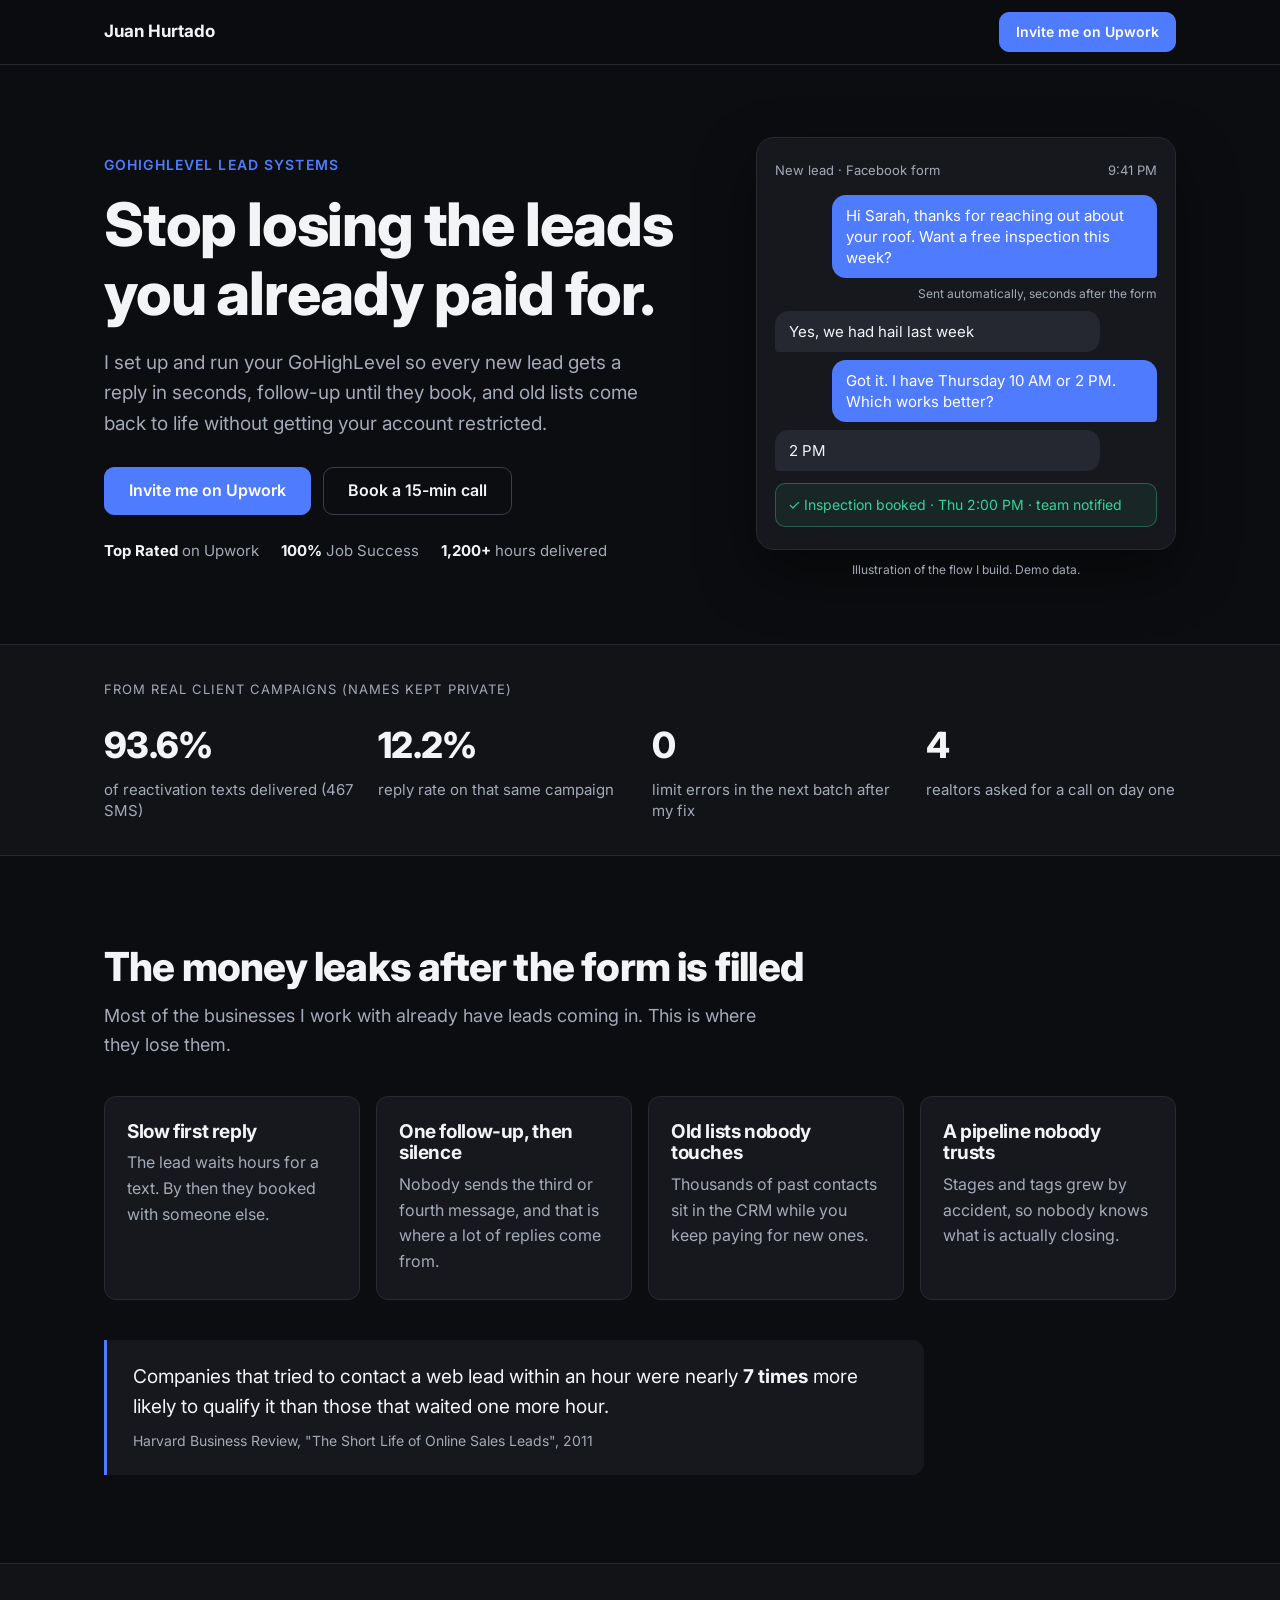
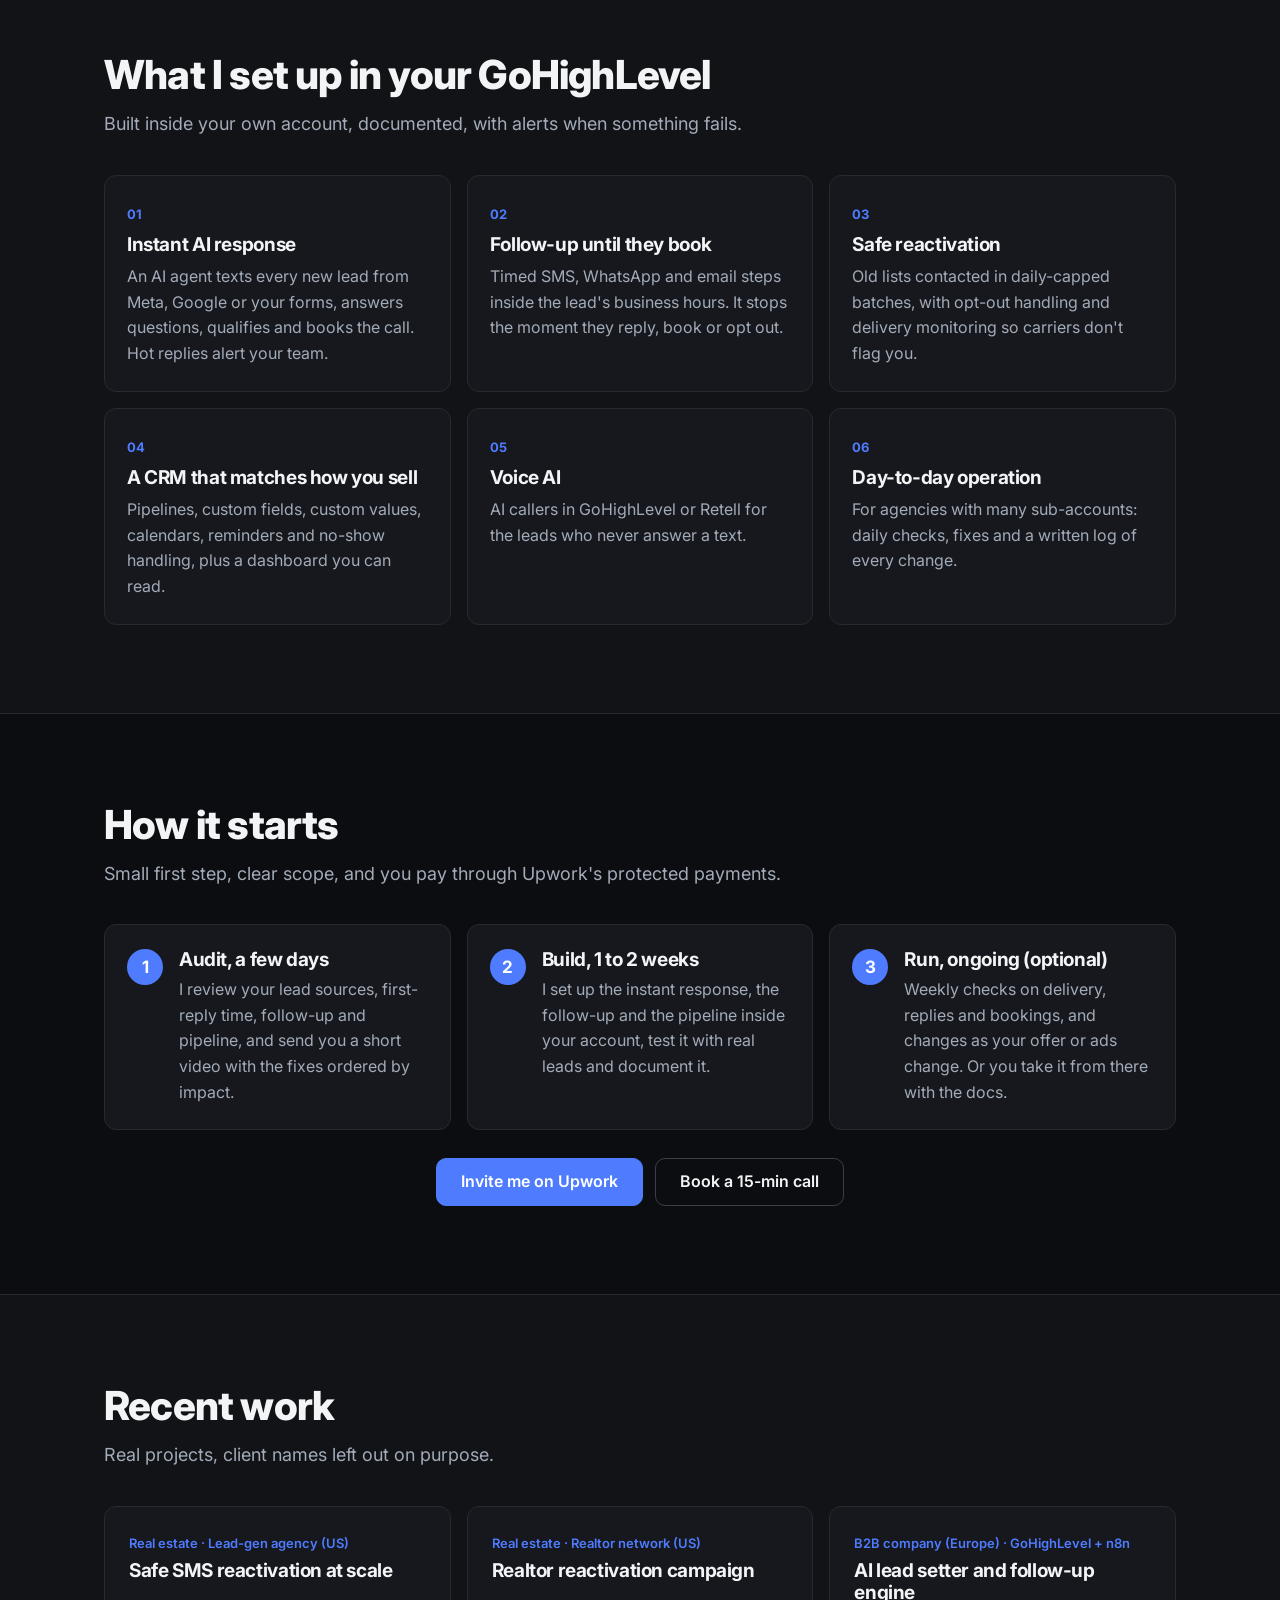
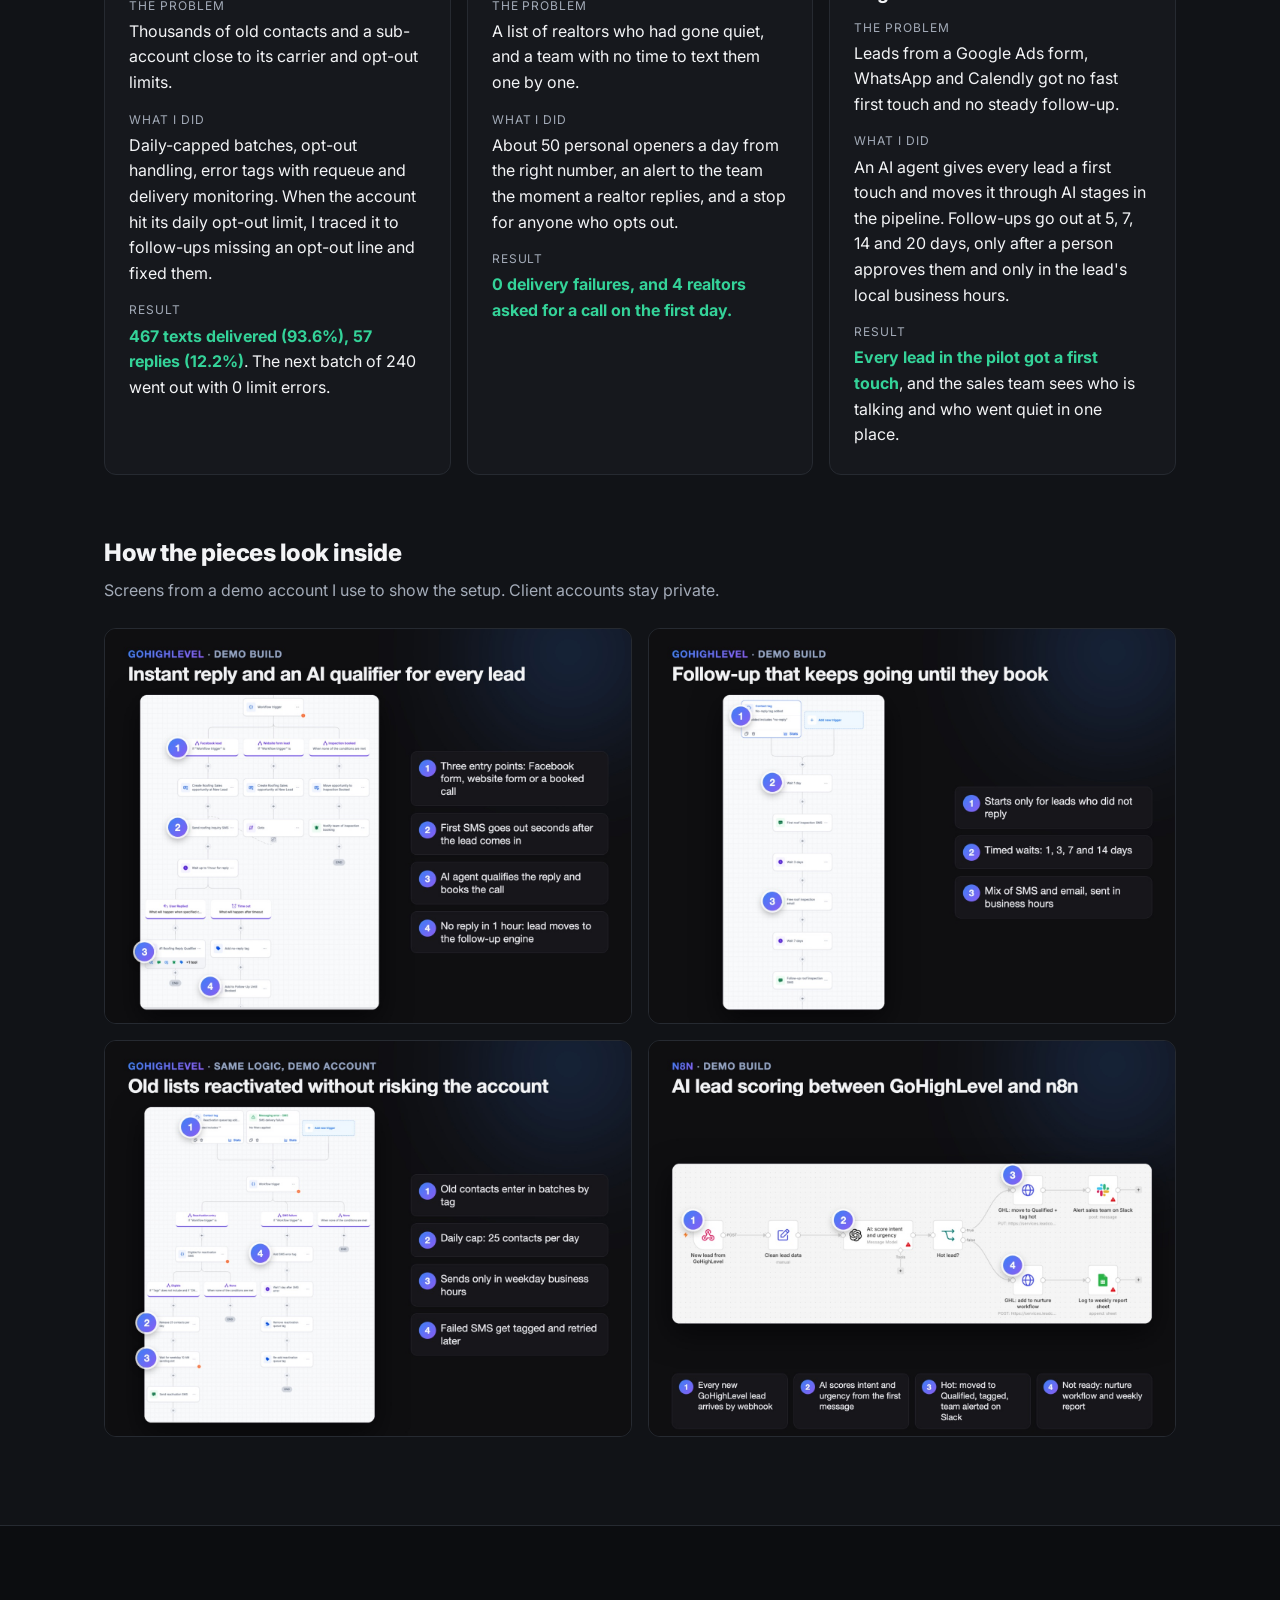
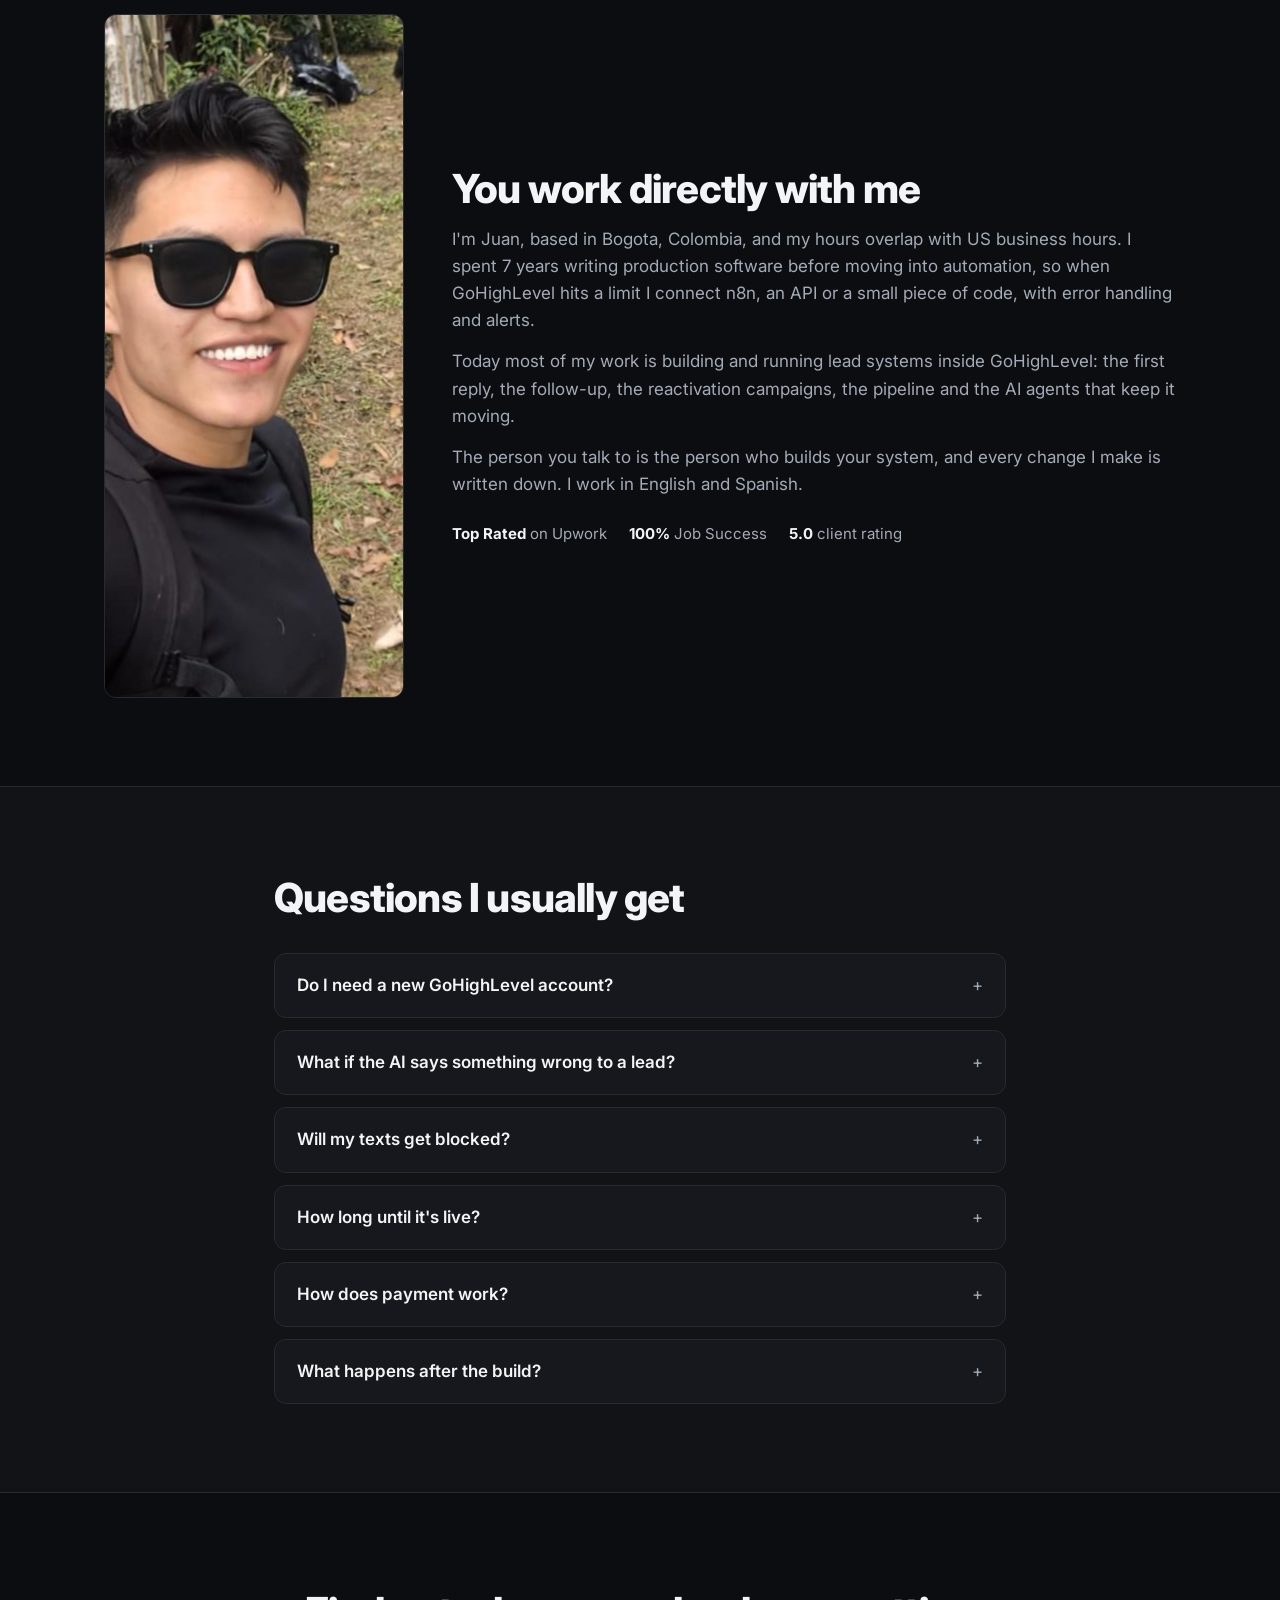
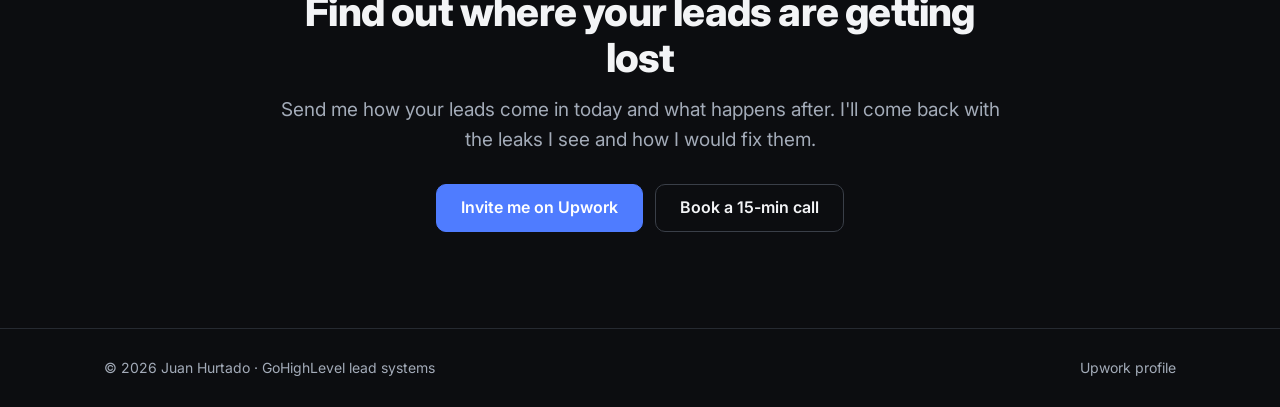
==== commit ab0f932a: "Landing v3: rebuilt from scratch for lead systems (checklist-driven) New copy and structure: outcome" ====
--- a/index.html
+++ b/index.html
@@ -1,534 +1,219 @@
-<!DOCTYPE html>
+<!doctype html>
 <html lang="en">
-
 <head>
-    <meta charset="UTF-8">
-    <meta name="viewport" content="width=device-width, initial-scale=1.0">
-    <title>Juan Hurtado | Automation Engineer</title>
-    <meta name="description" content="Automation Engineer specializing in n8n, GoHighLevel, and AI-powered systems. 7+ years software development background. 100% Job Success Score.">
-    <link rel="stylesheet" href="assets/styles.css">
-    <link rel="stylesheet" href="assets/landing.css">
-    <link rel="stylesheet" href="assets/image-fix.css">
-    <link rel="stylesheet" href="assets/responsive.css">
-    <link rel="stylesheet" href="assets/scroll-animation.css">
-    <!-- Preconnect for performance -->
-    <link rel="preconnect" href="https://fonts.googleapis.com">
-    <link rel="preconnect" href="https://fonts.gstatic.com" crossorigin>
-    <!-- Using Inter font for clean, modern look (lightweight) -->
-    <link href="https://fonts.googleapis.com/css2?family=Inter:wght@300;400;600;700&display=swap" rel="stylesheet">
+<meta charset="utf-8">
+<meta name="viewport" content="width=device-width, initial-scale=1">
+<title>Juan Hurtado | GoHighLevel Lead Systems: AI Follow-Up &amp; Speed-to-Lead</title>
+<meta name="description" content="I set up and run GoHighLevel systems that reply to new leads in seconds, follow up until they book, and reactivate old lists safely. Top Rated on Upwork, 100% Job Success.">
+<link rel="preconnect" href="https://fonts.googleapis.com">
+<link rel="preconnect" href="https://fonts.gstatic.com" crossorigin>
+<link href="https://fonts.googleapis.com/css2?family=Inter:wght@400;500;600;700;800&display=swap" rel="stylesheet">
+<link rel="stylesheet" href="assets/v3.css">
 </head>
-
 <body>
 
-    <!-- Navigation (Minimal) -->
-    <nav class="navbar">
-        <div class="logo">Juan.</div>
-        <ul class="nav-links">
-            <li><a href="#services">Services</a></li>
-            <li><a href="#portfolio">Work</a></li>
-            <li><a href="#about">About</a></li>
-            <li><a href="#faq">FAQ</a></li>
-            <li><a href="https://www.upwork.com/freelancers/~01d2ce62af5850011c?mp_source=share" target="_blank"
-                    class="btn-small">Hire Me on Upwork</a></li>
-        </ul>
-    </nav>
-
-    <!-- Hero Section -->
-    <header class="hero">
-        <canvas id="hero-canvas"></canvas>
-        <div class="container">
-            <h1 class="hero-title">Every lead gets a reply in minutes, and follow-up until they book.</h1>
-            <p class="hero-subtitle">I build and run GoHighLevel systems for businesses that pay for leads: instant AI response, follow-up that does not stop, safe reactivation of old lists, and a pipeline you can trust.</p>
-            <div class="hero-cta">
-                <a href="https://www.upwork.com/freelancers/~01d2ce62af5850011c?mp_source=share" target="_blank"
-                    class="btn-primary">Hire Me on Upwork</a>
-                <a href="#portfolio" class="btn-secondary">See the Work</a>
-            </div>
-            <p class="lp-proof">Top Rated on Upwork · 100% Job Success · 1,200+ hours delivered</p>
-        </div>
-    </header>
-
-    <!-- Stats Bar -->
-    <section id="work" class="section stats-section">
-        <div class="container">
-            <div class="stats-row">
-                <div class="stat-item">
-                    <span class="stat-top-rated">Top Rated</span>
-                    <span class="stat-label">100% job success on Upwork</span>
-                </div>
-                <div class="stat-divider"></div>
-                <div class="stat-item">
-                    <span class="stat-number">1,200+</span>
-                    <span class="stat-label">hours delivered on Upwork</span>
-                </div>
-                <div class="stat-divider"></div>
-                <div class="stat-item">
-                    <span class="stat-number">93.6%</span>
-                    <span class="stat-label">SMS delivered in a reactivation campaign</span>
-                </div>
-                <div class="stat-divider"></div>
-                <div class="stat-item">
-                    <span class="stat-number">7 years</span>
-                    <span class="stat-label">writing production software</span>
-                </div>
-            </div>
-        </div>
-    </section>
-
-    <!-- Featured Projects Section -->
-    <!-- Problema -->
-    <section id="problem" class="section">
-        <div class="container">
-            <h2 class="section-title">Where the money leaks</h2>
-            <p class="section-desc">Most businesses I work with already pay for leads. The loss happens after the form is filled.</p>
-            <div class="lp-grid lp-grid-4">
-                <div class="lp-card"><span class="lp-icon">⏱</span><h3>Slow first reply</h3><p>The lead waits hours for a text. By then they talked to someone else.</p></div>
-                <div class="lp-card"><span class="lp-icon">🔕</span><h3>One follow-up, then silence</h3><p>Nobody sends the third or fourth message, which is where many replies come from.</p></div>
-                <div class="lp-card"><span class="lp-icon">🗂</span><h3>Old lists nobody touches</h3><p>Thousands of past contacts sit in the CRM while you buy new leads.</p></div>
-                <div class="lp-card"><span class="lp-icon">🧭</span><h3>A pipeline nobody trusts</h3><p>Stages, tags and fields grew by accident, so nobody knows what is actually closing.</p></div>
-            </div>
-            <p class="lp-quote">Companies that tried to contact a web lead within an hour were nearly <strong>7 times</strong> more likely to qualify it than those that waited one more hour. <span>Harvard Business Review, "The Short Life of Online Sales Leads", 2011</span></p>
-        </div>
-    </section>
-
-    <!-- Que construyo -->
-    <section id="services" class="section bg-darker">
-        <div class="container">
-            <h2 class="section-title">What I build and run</h2>
-            <p class="section-desc">Inside your GoHighLevel account, documented, with alerts when something fails.</p>
-            <div class="lp-grid lp-grid-3">
-                <div class="lp-card"><h3>Instant response</h3><p>An AI agent answers new leads from Meta, Google and your forms by SMS or WhatsApp, qualifies them and books the call.</p></div>
-                <div class="lp-card"><h3>Follow-up that does not stop</h3><p>Cadences that keep going until the lead books or says no, inside the lead's business hours, with replies routed to a person when it matters.</p></div>
-                <div class="lp-card"><h3>Safe reactivation</h3><p>Old lists contacted in daily-capped batches with opt-out handling and delivery monitoring, so the account does not get restricted.</p></div>
-                <div class="lp-card"><h3>A CRM that matches how you sell</h3><p>Pipelines, stages, custom fields and custom values, calendars, reminders and no-show handling.</p></div>
-                <div class="lp-card"><h3>Voice AI</h3><p>AI callers in GoHighLevel and Retell for the leads that never answer a text.</p></div>
-                <div class="lp-card"><h3>Day-to-day operation</h3><p>I keep sub-accounts healthy for agencies and teams that need an operator, and I log every change.</p></div>
-            </div>
-        </div>
-    </section>
-
-    <section id="portfolio" class="section">
-        <div class="container">
-            <h2 class="section-title">Recent work</h2>
-            <p class="section-desc">Lead systems first. Client names left out on purpose.</p>
-
-            <div class="featured-projects-list">
-                <div class="featured-project-card">
-                    <div class="project-header">
-                        <span class="project-label-tag">Real estate · Lead-gen agency (US) · GoHighLevel</span>
-                        <div class="project-stack-tags"><span class="tag">GoHighLevel</span><span class="tag">Workflows</span><span class="tag">SMS</span><span class="tag">Compliance</span></div>
-                    </div>
-                    <h3 class="project-title-main">Safe SMS Reactivation at Scale</h3>
-                    <div class="project-story-row">
-                        <div class="story-block"><span class="story-step">The challenge</span><p>Thousands of old contacts, a sub-account close to its carrier and opt-out limits, and no way to see what was failing.</p></div>
-                        <div class="story-arrow">→</div>
-                        <div class="story-block"><span class="story-step">What I built</span><p>Daily-capped batches, opt-out handling, error tags with requeue and delivery monitoring. When the account hit the daily opt-out limit, I traced it to follow-ups without an opt-out line and fixed them.</p></div>
-                        <div class="story-arrow">→</div>
-                        <div class="story-block"><span class="story-step">The result</span><p>467 SMS delivered (93.6%) and 57 replies (12.2%) in one campaign. The next batch of 240 went out with 0 limit errors.</p></div>
-                    </div>
-                </div>
-
-                <div class="featured-project-card">
-                    <div class="project-header">
-                        <span class="project-label-tag">Real estate · Realtor network · GoHighLevel</span>
-                        <div class="project-stack-tags"><span class="tag">GoHighLevel</span><span class="tag">Workflows</span><span class="tag">SMS</span></div>
-                    </div>
-                    <h3 class="project-title-main">Realtor Reactivation Campaign</h3>
-                    <div class="project-story-row">
-                        <div class="story-block"><span class="story-step">The challenge</span><p>A list of realtors who had gone quiet, and a team with no time to text them one by one.</p></div>
-                        <div class="story-arrow">→</div>
-                        <div class="story-block"><span class="story-step">What I built</span><p>A campaign that sends about 50 personal openers a day from the right number, alerts the team the moment a realtor replies, and stops for anyone who opts out.</p></div>
-                        <div class="story-arrow">→</div>
-                        <div class="story-block"><span class="story-step">The result</span><p>0 delivery failures, and 4 realtors asked for a call on the first day.</p></div>
-                    </div>
-                </div>
-
-                <div class="featured-project-card">
-                    <div class="project-header">
-                        <span class="project-label-tag">B2B company (EU) · AI Lead Setter · GoHighLevel + n8n</span>
-                        <div class="project-stack-tags"><span class="tag">GoHighLevel</span><span class="tag">n8n</span><span class="tag">AI</span><span class="tag">WhatsApp</span></div>
-                    </div>
-                    <h3 class="project-title-main">AI Lead Setter and Follow-Up Engine</h3>
-                    <div class="project-story-row">
-                        <div class="story-block"><span class="story-step">The challenge</span><p>Leads from a Google Ads form, WhatsApp and Calendly got no fast first touch and no consistent follow-up.</p></div>
-                        <div class="story-arrow">→</div>
-                        <div class="story-block"><span class="story-step">What I built</span><p>An AI agent gives every lead a first touch, qualifies it and moves it through AI stages in the pipeline. A follow-up engine sends human-approved messages at 5, 7, 14 and 20 days, only inside the lead's local business hours.</p></div>
-                        <div class="story-arrow">→</div>
-                        <div class="story-block"><span class="story-step">The result</span><p>Every lead in the pilot got a first touch from the AI agent, and the sales team sees who is talking and who went quiet in one place.</p></div>
-                    </div>
-                </div>
-
-                <div class="featured-project-card">
-                    <div class="project-header">
-                        <span class="project-label-tag">B2B company (EU) · Ads attribution · GoHighLevel + n8n</span>
-                        <div class="project-stack-tags"><span class="tag">GoHighLevel</span><span class="tag">n8n</span><span class="tag">Google Ads API</span></div>
-                    </div>
-                    <h3 class="project-title-main">Offline Conversions from GoHighLevel to Google Ads</h3>
-                    <div class="project-story-row">
-                        <div class="story-block"><span class="story-step">The challenge</span><p>Google Ads optimized for form fills, not for the calls that actually happened.</p></div>
-                        <div class="story-arrow">→</div>
-                        <div class="story-block"><span class="story-step">What I built</span><p>A daily feed that sends booked and completed calls, matched by Google Click ID, back to Google Ads.</p></div>
-                        <div class="story-arrow">→</div>
-                        <div class="story-block"><span class="story-step">The result</span><p>The feed is built and tested. Once it is switched on, ad spend can optimize for real sales conversations instead of form submissions.</p></div>
-                    </div>
-                </div>
-
-
-                <div class="featured-project-card">
-                    <div class="project-header">
-                        <span class="project-label-tag">GoHighLevel · AI Sales Pipeline · CRM Automation</span>
-                        <div class="project-stack-tags">
-                            <span class="tag">GoHighLevel</span>
-                            <span class="tag">GHL AI</span>
-                            <span class="tag">Workflows</span>
-                            <span class="tag">CRM</span>
-                        </div>
-                    </div>
-                    <h3 class="project-title-main">GHL AI Appointment Setter System</h3>
-                    <div class="project-story-row">
-                        <div class="story-block">
-                            <span class="story-step">The challenge</span>
-                            <p>Businesses add leads to their CRM and then someone has to manually follow up, check if they booked, send reminders, and brief the rep before the call. Four or five tasks that nobody automates.</p>
-                        </div>
-                        <div class="story-arrow">→</div>
-                        <div class="story-block">
-                            <span class="story-step">The decision</span>
-                            <p>Three GHL workflows chained together. Workflow 1: AI generates a personalized outreach email based on the contact's industry and sends it with a booking link. Workflow 2: when a call is booked, AI writes a lead briefing for the rep with likely pain points and suggested opening questions. Workflow 3: confirmation, 24h reminder, 1h reminder, and a post-call nudge if the rep forgets to update the pipeline.</p>
-                        </div>
-                        <div class="story-arrow">→</div>
-                        <div class="story-block">
-                            <span class="story-step">The result</span>
-                            <p>New lead arrives, gets a personalized AI email, books a call, rep gets a briefing, prospect gets reminders, pipeline updates itself. Zero manual follow-up at any stage.</p>
-                        </div>
-                    </div>
-                    <div class="project-video-slot">
-                        <iframe width="560" height="315" src="https://www.youtube.com/embed/75RJ8gknnd4?si=8NSgzY0aYzlA1Msl" title="GHL AI Appointment Setter System" frameborder="0" allow="accelerometer; autoplay; clipboard-write; encrypted-media; gyroscope; picture-in-picture; web-share" referrerpolicy="strict-origin-when-cross-origin" allowfullscreen></iframe>
-                    </div>
-                </div>
-
-                <h3 class="lp-subtitle">Engineering builds</h3>
-                <!-- Project 1: RAG Pipeline & Slack Chatbot -->
-                <div class="featured-project-card">
-                    <div class="project-header">
-                        <span class="project-label-tag">SaaS Company · Internal Knowledge Base · n8n</span>
-                        <div class="project-stack-tags">
-                            <span class="tag">n8n</span>
-                            <span class="tag">OpenAI</span>
-                            <span class="tag">Pinecone</span>
-                            <span class="tag">Google Drive</span>
-                            <span class="tag">Slack</span>
-                        </div>
-                    </div>
-                    <h3 class="project-title-main">Multi-File RAG Pipeline & Slack Chatbot</h3>
-                    <div class="project-story-row">
-                        <div class="story-block">
-                            <span class="story-step">The challenge</span>
-                            <p>Support team spending 20-30 minutes per ticket searching through docs spread across Google Drive. Docs constantly updated, answers going stale.</p>
-                        </div>
-                        <div class="story-arrow">→</div>
-                        <div class="story-block">
-                            <span class="story-step">The decision</span>
-                            <p>Document indexing pipeline with recursive chunking and Pinecone for production-scale semantic retrieval. AI agent in Slack with conversation memory. Bot cites its source or says it doesn't know. No hallucination.</p>
-                        </div>
-                        <div class="story-arrow">→</div>
-                        <div class="story-block">
-                            <span class="story-step">The result</span>
-                            <p>20-30 minutes per ticket down to under 10 seconds. Document updates picked up automatically on the next pipeline run. Zero manual knowledge base maintenance.</p>
-                        </div>
-                    </div>
-                    <div class="project-video-slot">
-                        <iframe width="560" height="315" src="https://www.youtube.com/embed/7m2QR0nXUkQ?si=SLD7IkJrnxtdz1hB" title="Building a Scalable AI Chatbot for Real-Time Document-Based Support" frameborder="0" allow="accelerometer; autoplay; clipboard-write; encrypted-media; gyroscope; picture-in-picture; web-share" referrerpolicy="strict-origin-when-cross-origin" allowfullscreen></iframe>
-                    </div>
-                </div>
-
-                <!-- Project 2: Multi-Tenant Content Ops Platform -->
-                <div class="featured-project-card">
-                    <div class="project-header">
-                        <span class="project-label-tag">SaaS Company · Multi-Tenant Content Ops · n8n + Supabase</span>
-                        <div class="project-stack-tags">
-                            <span class="tag">n8n</span>
-                            <span class="tag">Supabase</span>
-                            <span class="tag">PostgreSQL</span>
-                            <span class="tag">GPT-4o</span>
-                            <span class="tag">Meta Graph API</span>
-                            <span class="tag">Google Drive API</span>
-                        </div>
-                    </div>
-                    <h3 class="project-title-main">Multi-Tenant Content Operations Platform</h3>
-                    <div class="project-story-row">
-                        <div class="story-block">
-                            <span class="story-step">The challenge</span>
-                            <p>A social media SaaS running content for dozens of client accounts. Every new client meant opening n8n and editing workflows by hand. Per-client rules lived inside the automation, so the system got more fragile with every account they signed.</p>
-                        </div>
-                        <div class="story-arrow">→</div>
-                        <div class="story-block">
-                            <span class="story-step">The decision</span>
-                            <p>I moved the business logic out of the workflows and into Postgres. Tenant-scoped schema, RPCs for batch creation and slot assignment, and a scheduling engine that stays correct across daylight saving shifts. Assets land in Drive, a generic poller matches each file to its planned post, GPT-4o writes the caption, the client approves by email, and the batch gets slotted and published to Instagram and Facebook.</p>
-                        </div>
-                        <div class="story-arrow">→</div>
-                        <div class="story-block">
-                            <span class="story-step">The result</span>
-                            <p>24 workflows live in production against a 14-table schema. Slot claiming is race-safe through an advisory lock plus a partial unique index, so duplicate runs claim nothing. The publishing rail fails closed: on any error the batch lands in a terminal state with a Slack alert instead of posting to the wrong account. Drive intake is idempotent, with a dedup table and two unique constraints on filename. A documented end-to-end audit found a comment monitor that had been failing silently for 23 consecutive runs and a dead publish callback, both now green.</p>
-                        </div>
-                    </div>
-                    <div class="project-video-slot">
-                        <iframe width="560" height="315" src="https://www.youtube.com/embed/pSVkIZeDR6E" title="Multi-Tenant Content Operations Platform: n8n + Supabase in Production" frameborder="0" allow="accelerometer; autoplay; clipboard-write; encrypted-media; gyroscope; picture-in-picture; web-share" referrerpolicy="strict-origin-when-cross-origin" allowfullscreen></iframe>
-                    </div>
-                </div>
-
-                <!-- Project 5: GHL AI Appointment Setter -->
-                
-            </div>
-        </div>
-    </section>
-
-    <!-- Por dentro -->
-    <section id="inside" class="section">
-        <div class="container">
-            <h2 class="section-title">Inside the systems</h2>
-            <p class="section-desc">Real screens from demo builds I use to show how the pieces fit. Client accounts stay private.</p>
-            <div class="lp-gallery">
-                <img src="Images/sistemas/2-workflow-respuesta-ia.jpg" alt="GoHighLevel workflow: instant reply and AI qualifier" loading="lazy">
-                <img src="Images/sistemas/2-workflow-seguimiento.jpg" alt="GoHighLevel follow-up workflow until the lead books" loading="lazy">
-                <img src="Images/sistemas/2-workflow-reactivacion.jpg" alt="GoHighLevel reactivation workflow with daily caps" loading="lazy">
-                <img src="Images/sistemas/2-workflow-n8n.jpg" alt="n8n AI lead scoring connected to GoHighLevel" loading="lazy">
-            </div>
-        </div>
-    </section>
-
-    <!-- How I Work Section -->
-    <section class="section bg-darker">
-        <div class="container">
-            <h2 class="section-title">How I work</h2>
-            <p class="section-desc">Start small, prove it, then keep it running.</p>
-            <div class="lp-grid lp-grid-3">
-                <div class="lp-card"><span class="lp-step">01 · Audit</span><h3>Find the leak</h3><p>I review your lead sources, first-reply time, follow-up and pipeline, and send you a short video with the fixes in order of impact.</p></div>
-                <div class="lp-card"><span class="lp-step">02 · Build</span><h3>Fix it in your account</h3><p>I build the instant response, the follow-up and the pipeline inside your GoHighLevel, test it with real leads and document it.</p></div>
-                <div class="lp-card"><span class="lp-step">03 · Run</span><h3>Keep it working</h3><p>Weekly checks on delivery, replies and bookings, and changes as your offer or ads change.</p></div>
-            </div>
-            <div class="lp-cta">
-                <a href="/call" class="btn-primary">Book a 15-min call</a>
-                <a href="https://www.upwork.com/freelancers/~01d2ce62af5850011c?mp_source=share" target="_blank" class="btn-secondary">Hire me on Upwork</a>
-            </div>
-        </div>
-    </section>
-
-    <!-- Certifications Section -->
-
-    <!-- About Me Section -->
-    <section id="about" class="section bg-darker">
-        <div class="container">
-            <h2 class="section-title">About Me</h2>
-            <div class="about-content">
-                <div class="about-text">
-                    <p>I'm Juan, based in Bogota, Colombia. I spent 7 years writing production software before I moved into automation, so when GoHighLevel hits a limit I can connect n8n, an API or a small piece of code, with error handling and alerts.</p>
-                    <p>Today most of my work is building and running lead systems inside GoHighLevel: the first reply, the follow-up, the reactivation campaigns, the pipeline and the AI agents that keep it all moving.</p>
-                    <p>I work directly with you. You talk to the person who builds the system, and every change I make is written down.</p>
-                    <p><strong>English, Spanish and French.</strong> Most of my clients are in the US and Europe, and I overlap with US business hours.</p>
-                </div>
-                <div class="about-image">
-                    <img src="Images/Persona/Juan.jpeg" alt="Juan - Automation Expert" class="profile-img">
-                </div>
-            </div>
-        </div>
-    </section>
-
-    <!-- Video Introduction Section -->
-    <section id="video-intro" class="section">
-        <div class="container">
-            <h2 class="section-title">Meet Juan</h2>
-            <p class="section-desc">A quick introduction to who I am and how I can help you.</p>
-            <div class="video-container">
-                <div class="video-wrapper">
-                    <iframe width="560" height="315" src="https://www.youtube.com/embed/EluFI_X7GY0?si=S-IFJzi04Tfvw7KD"
-                        title="YouTube video player" frameborder="0"
-                        allow="accelerometer; autoplay; clipboard-write; encrypted-media; gyroscope; picture-in-picture; web-share"
-                        referrerpolicy="strict-origin-when-cross-origin" allowfullscreen></iframe>
-                </div>
-            </div>
-        </div>
-    </section>
-
-    <!-- Para quien -->
-    <section id="fit" class="section">
-        <div class="container">
-            <h2 class="section-title">Who I work with</h2>
-            <div class="lp-grid lp-grid-3">
-                <div class="lp-card"><h3>Businesses that buy leads</h3><p>Real estate investors, home services, coaches and B2B teams spending on Meta or Google Ads who lose leads after the form.</p></div>
-                <div class="lp-card"><h3>Agencies on GoHighLevel</h3><p>Agencies with many sub-accounts that need someone to build, fix and run them every day.</p></div>
-                <div class="lp-card"><h3>Teams with a messy CRM</h3><p>Companies that already use GoHighLevel but stopped trusting their pipeline, tags and reports.</p></div>
-            </div>
-        </div>
-    </section>
-
-    <!-- FAQ -->
-    <section id="faq" class="section bg-darker">
-        <div class="container lp-faq">
-            <h2 class="section-title">Questions</h2>
-            <details><summary>Do I need a new GoHighLevel account?</summary><p>No. I work inside the account you already have. If you don't have one yet, I can set it up from scratch.</p></details>
-            <details><summary>Will the AI say something wrong to my leads?</summary><p>The AI works from your own answers and rules, it hands the conversation to a person when it's unsure, and sensitive messages can require approval before they go out.</p></details>
-            <details><summary>Can you make sure my SMS doesn't get blocked?</summary><p>I set daily caps, opt-out handling and delivery monitoring, and I check A2P registration. Carriers decide in the end, but most blocks come from things that can be fixed.</p></details>
-            <details><summary>How long does it take?</summary><p>An audit takes a few days. The instant response and the first follow-up usually go live in one to two weeks, depending on your account.</p></details>
-            <details><summary>What happens after the build?</summary><p>You can take it from there with the documentation, or I keep running it with weekly checks on delivery, replies and bookings.</p></details>
-        </div>
-    </section>
-
-    <!-- CTA Section -->
-    <section id="contact" class="section cta-section">
-        <div class="container">
-            <h2>Find out where your leads are getting lost</h2>
-            <p>Tell me how your leads come in today and what happens after. I'll come back with the leaks I see and how I would fix them.</p>
-            <div class="cta-buttons">
-                <a href="https://www.upwork.com/freelancers/~01d2ce62af5850011c?mp_source=share" target="_blank"
-                    class="btn-primary">Invite me on Upwork</a>
-                <a href="/call" class="btn-secondary">Book a 15-min call</a>
-            </div>
-        </div>
-    </section>
-
-    <section id="visualizer" class="section">
-        <div class="container">
-            <h2 class="section-title">My Tech Stack</h2>
-            <p class="section-desc">The core tools behind every system above.</p>
-
-            <div class="stack-list">
-
-                <div class="stack-row" style="--brand: #EA4B71">
-                    <div class="stack-row-name">
-                        <span class="stack-dot"></span>
-                        n8n
-                    </div>
-                    <span class="stack-row-level">Expert · 5+ yrs</span>
-                    <span class="stack-row-uses">Self-hosted production systems, multi-tenant architecture, custom OAuth apps</span>
-                </div>
-
-                <div class="stack-row" style="--brand: #00BF63">
-                    <div class="stack-row-name">
-                        <span class="stack-dot"></span>
-                        GoHighLevel
-                    </div>
-                    <span class="stack-row-level">Advanced · 2+ yrs</span>
-                    <span class="stack-row-uses">CRM automation, marketing funnels, client communication pipelines</span>
-                </div>
-
-                <div class="stack-row" style="--brand: #D97449">
-                    <div class="stack-row-name">
-                        <span class="stack-dot"></span>
-                        Claude & MCP
-                    </div>
-                    <span class="stack-row-level">Advanced</span>
-                    <span class="stack-row-uses">AI agents with MCP tool servers, agents that read and act on live client data, prompt engineering for production systems</span>
-                </div>
-
-                <div class="stack-row" style="--brand: #9333ea">
-                    <div class="stack-row-name">
-                        <span class="stack-dot"></span>
-                        Make
-                    </div>
-                    <span class="stack-row-level">Expert · 5+ yrs</span>
-                    <span class="stack-row-uses">Multi-step automations, API webhooks, AI-powered document generation</span>
-                </div>
-
-            </div>
-
-            <p class="stack-also">Also: Airtable, Zapier, Python, Supabase, custom API integrations.</p>
-        </div>
-    </section>
-
-        <section id="certifications" class="section">
-        <div class="container">
-            <h2 class="section-title">Certifications</h2>
-            <div class="cert-grid">
-
-                <div class="cert-card">
-                    <div class="cert-img-wrap">
-                        <img src="Images/Portafolio/Screenshot_2026-05-05_18-10-44.png"
-                             alt="Make Advanced Certificate" class="cert-img">
-                    </div>
-                    <div class="cert-info">
-                        <h3>Make Advanced</h3>
-                        <p>Make Academy</p>
-                    </div>
-                </div>
-
-                <div class="cert-card">
-                    <div class="cert-img-wrap">
-                        <img src="Images/Portafolio/Screenshot_2026-05-05_18-12-38.png"
-                             alt="Supervised Machine Learning Certificate" class="cert-img">
-                    </div>
-                    <div class="cert-info">
-                        <h3>Supervised Machine Learning</h3>
-                        <p>DeepLearning.AI · Stanford</p>
-                    </div>
-                </div>
-
-                <div class="cert-card">
-                    <div class="cert-img-wrap">
-                        <img src="Images/Portafolio/Screenshot_2026-05-05_18-13-31.png"
-                             alt="CS50x Certificate" class="cert-img">
-                    </div>
-                    <div class="cert-info">
-                        <h3>CS50x: Computer Science</h3>
-                        <p>HarvardX</p>
-                    </div>
-                </div>
-
-                <div class="cert-card">
-                    <div class="cert-img-wrap">
-                        <img src="Images/Portafolio/Screenshot_2026-05-05_18-16-02.png"
-                             alt="Statistical Estimation Certificate" class="cert-img">
-                    </div>
-                    <div class="cert-info">
-                        <h3>Statistical Estimation for Data Science & AI</h3>
-                        <p>University of Colorado Boulder</p>
-                    </div>
-                </div>
-
-                <div class="cert-card">
-                    <div class="cert-img-wrap">
-                        <img src="Images/Portafolio/AWS-Academy-Data-Engineering.png"
-                             alt="AWS Academy Graduate - Data Engineering Badge" class="cert-img">
-                    </div>
-                    <div class="cert-info">
-                        <h3>AWS Academy Graduate - Data Engineering</h3>
-                        <p>AWS Academy</p>
-                    </div>
-                </div>
-
-            </div>
-        </div>
-    </section>
-
-    <!-- Footer -->
-    <footer class="footer">
-        <div class="container">
-            <div class="footer-content">
-                <div class="footer-col">
-                    <div class="footer-logo">Juan.</div>
-                    <p class="footer-tagline">GoHighLevel lead systems: instant response, follow-up and reactivation.</p>
-                </div>
-                <div class="footer-col">
-                    <h4>Navigation</h4>
-                    <ul class="footer-links">
-                        <li><a href="#services">Services</a></li>
-                        <li><a href="#faq">FAQ</a></li>
-                        <li><a href="#portfolio">Projects</a></li>
-                        <li><a href="#about">About</a></li>
-                    </ul>
-                </div>
-                <div class="footer-col">
-                    <h4>Work with me</h4>
-                    <p class="footer-tagline">Top Rated on Upwork · Available for new projects.</p>
-                    <a href="https://www.upwork.com/freelancers/~01d2ce62af5850011c?mp_source=share" target="_blank" class="btn-primary footer-cta">Hire Me on Upwork</a>
-                </div>
-            </div>
-            <div class="footer-bottom">
-                <p>&copy; 2026 Juan Hurtado · Automation Engineer</p>
-            </div>
-        </div>
-    </footer>
-
-    <script src="assets/script.js"></script>
+<header class="top">
+  <div class="wrap top-in">
+    <a href="#" class="brand">Juan Hurtado</a>
+    <a class="btn btn-sm" href="https://www.upwork.com/freelancers/~01d2ce62af5850011c?mp_source=share" target="_blank" rel="noopener">Invite me on Upwork</a>
+  </div>
+</header>
+
+<main>
+
+<!-- 1. Hero -->
+<section class="hero">
+  <div class="wrap hero-in">
+    <div class="hero-copy">
+      <p class="eyebrow">GoHighLevel lead systems</p>
+      <h1>Stop losing the leads you already paid for.</h1>
+      <p class="lead">I set up and run your GoHighLevel so every new lead gets a reply in seconds, follow-up until they book, and old lists come back to life without getting your account restricted.</p>
+      <div class="cta-row">
+        <a class="btn" href="https://www.upwork.com/freelancers/~01d2ce62af5850011c?mp_source=share" target="_blank" rel="noopener">Invite me on Upwork</a>
+        <a class="btn btn-ghost" href="/call">Book a 15-min call</a>
+      </div>
+      <ul class="proof-line">
+        <li><strong>Top Rated</strong> on Upwork</li>
+        <li><strong>100%</strong> Job Success</li>
+        <li><strong>1,200+</strong> hours delivered</li>
+      </ul>
+    </div>
+    <div class="hero-visual" aria-label="Example of an instant AI reply that books an inspection">
+      <div class="phone">
+        <div class="phone-top"><span>New lead · Facebook form</span><span>9:41 PM</span></div>
+        <div class="msg out">Hi Sarah, thanks for reaching out about your roof. Want a free inspection this week?</div>
+        <div class="msg-meta">Sent automatically, seconds after the form</div>
+        <div class="msg in">Yes, we had hail last week</div>
+        <div class="msg out">Got it. I have Thursday 10 AM or 2 PM. Which works better?</div>
+        <div class="msg in">2 PM</div>
+        <div class="booked">✓ Inspection booked · Thu 2:00 PM · team notified</div>
+      </div>
+      <p class="visual-note">Illustration of the flow I build. Demo data.</p>
+    </div>
+  </div>
+</section>
+
+<!-- 2. Proof -->
+<section class="band">
+  <div class="wrap">
+    <p class="band-title">From real client campaigns (names kept private)</p>
+    <div class="stats">
+      <div class="stat"><span class="num">93.6%</span><span class="lbl">of reactivation texts delivered (467 SMS)</span></div>
+      <div class="stat"><span class="num">12.2%</span><span class="lbl">reply rate on that same campaign</span></div>
+      <div class="stat"><span class="num">0</span><span class="lbl">limit errors in the next batch after my fix</span></div>
+      <div class="stat"><span class="num">4</span><span class="lbl">realtors asked for a call on day one</span></div>
+    </div>
+  </div>
+</section>
+
+<!-- 3. Problem -->
+<section class="sec">
+  <div class="wrap">
+    <h2>The money leaks after the form is filled</h2>
+    <p class="sec-sub">Most of the businesses I work with already have leads coming in. This is where they lose them.</p>
+    <div class="grid grid-4">
+      <article class="card"><h3>Slow first reply</h3><p>The lead waits hours for a text. By then they booked with someone else.</p></article>
+      <article class="card"><h3>One follow-up, then silence</h3><p>Nobody sends the third or fourth message, and that is where a lot of replies come from.</p></article>
+      <article class="card"><h3>Old lists nobody touches</h3><p>Thousands of past contacts sit in the CRM while you keep paying for new ones.</p></article>
+      <article class="card"><h3>A pipeline nobody trusts</h3><p>Stages and tags grew by accident, so nobody knows what is actually closing.</p></article>
+    </div>
+    <blockquote class="quote">
+      <p>Companies that tried to contact a web lead within an hour were nearly <strong>7 times</strong> more likely to qualify it than those that waited one more hour.</p>
+      <cite>Harvard Business Review, "The Short Life of Online Sales Leads", 2011</cite>
+    </blockquote>
+  </div>
+</section>
+
+<!-- 4. What I set up -->
+<section class="sec sec-alt">
+  <div class="wrap">
+    <h2>What I set up in your GoHighLevel</h2>
+    <p class="sec-sub">Built inside your own account, documented, with alerts when something fails.</p>
+    <div class="grid grid-3">
+      <article class="card"><span class="tag">01</span><h3>Instant AI response</h3><p>An AI agent texts every new lead from Meta, Google or your forms, answers questions, qualifies and books the call. Hot replies alert your team.</p></article>
+      <article class="card"><span class="tag">02</span><h3>Follow-up until they book</h3><p>Timed SMS, WhatsApp and email steps inside the lead's business hours. It stops the moment they reply, book or opt out.</p></article>
+      <article class="card"><span class="tag">03</span><h3>Safe reactivation</h3><p>Old lists contacted in daily-capped batches, with opt-out handling and delivery monitoring so carriers don't flag you.</p></article>
+      <article class="card"><span class="tag">04</span><h3>A CRM that matches how you sell</h3><p>Pipelines, custom fields, custom values, calendars, reminders and no-show handling, plus a dashboard you can read.</p></article>
+      <article class="card"><span class="tag">05</span><h3>Voice AI</h3><p>AI callers in GoHighLevel or Retell for the leads who never answer a text.</p></article>
+      <article class="card"><span class="tag">06</span><h3>Day-to-day operation</h3><p>For agencies with many sub-accounts: daily checks, fixes and a written log of every change.</p></article>
+    </div>
+  </div>
+</section>
+
+<!-- 5. How it works -->
+<section class="sec">
+  <div class="wrap">
+    <h2>How it starts</h2>
+    <p class="sec-sub">Small first step, clear scope, and you pay through Upwork's protected payments.</p>
+    <ol class="steps">
+      <li><span class="step-n">1</span><div><h3>Audit, a few days</h3><p>I review your lead sources, first-reply time, follow-up and pipeline, and send you a short video with the fixes ordered by impact.</p></div></li>
+      <li><span class="step-n">2</span><div><h3>Build, 1 to 2 weeks</h3><p>I set up the instant response, the follow-up and the pipeline inside your account, test it with real leads and document it.</p></div></li>
+      <li><span class="step-n">3</span><div><h3>Run, ongoing (optional)</h3><p>Weekly checks on delivery, replies and bookings, and changes as your offer or ads change. Or you take it from there with the docs.</p></div></li>
+    </ol>
+    <div class="cta-row center">
+      <a class="btn" href="https://www.upwork.com/freelancers/~01d2ce62af5850011c?mp_source=share" target="_blank" rel="noopener">Invite me on Upwork</a>
+      <a class="btn btn-ghost" href="/call">Book a 15-min call</a>
+    </div>
+  </div>
+</section>
+
+<!-- 6. Case studies -->
+<section class="sec sec-alt">
+  <div class="wrap">
+    <h2>Recent work</h2>
+    <p class="sec-sub">Real projects, client names left out on purpose.</p>
+    <div class="cases">
+      <article class="case">
+        <p class="case-tag">Real estate · Lead-gen agency (US)</p>
+        <h3>Safe SMS reactivation at scale</h3>
+        <dl>
+          <dt>The problem</dt><dd>Thousands of old contacts and a sub-account close to its carrier and opt-out limits.</dd>
+          <dt>What I did</dt><dd>Daily-capped batches, opt-out handling, error tags with requeue and delivery monitoring. When the account hit its daily opt-out limit, I traced it to follow-ups missing an opt-out line and fixed them.</dd>
+          <dt>Result</dt><dd><strong>467 texts delivered (93.6%), 57 replies (12.2%)</strong>. The next batch of 240 went out with 0 limit errors.</dd>
+        </dl>
+      </article>
+      <article class="case">
+        <p class="case-tag">Real estate · Realtor network (US)</p>
+        <h3>Realtor reactivation campaign</h3>
+        <dl>
+          <dt>The problem</dt><dd>A list of realtors who had gone quiet, and a team with no time to text them one by one.</dd>
+          <dt>What I did</dt><dd>About 50 personal openers a day from the right number, an alert to the team the moment a realtor replies, and a stop for anyone who opts out.</dd>
+          <dt>Result</dt><dd><strong>0 delivery failures, and 4 realtors asked for a call on the first day.</strong></dd>
+        </dl>
+      </article>
+      <article class="case">
+        <p class="case-tag">B2B company (Europe) · GoHighLevel + n8n</p>
+        <h3>AI lead setter and follow-up engine</h3>
+        <dl>
+          <dt>The problem</dt><dd>Leads from a Google Ads form, WhatsApp and Calendly got no fast first touch and no steady follow-up.</dd>
+          <dt>What I did</dt><dd>An AI agent gives every lead a first touch and moves it through AI stages in the pipeline. Follow-ups go out at 5, 7, 14 and 20 days, only after a person approves them and only in the lead's local business hours.</dd>
+          <dt>Result</dt><dd><strong>Every lead in the pilot got a first touch</strong>, and the sales team sees who is talking and who went quiet in one place.</dd>
+        </dl>
+      </article>
+    </div>
+
+    <h3 class="sub-h">How the pieces look inside</h3>
+    <p class="sec-sub small">Screens from a demo account I use to show the setup. Client accounts stay private.</p>
+    <div class="gallery">
+      <a href="Images/sistemas/2-workflow-respuesta-ia.jpg" target="_blank" rel="noopener"><img src="Images/sistemas/2-workflow-respuesta-ia.jpg" alt="GoHighLevel workflow: instant reply and AI qualifier for every new lead" loading="lazy" width="1400" height="1050"></a>
+      <a href="Images/sistemas/2-workflow-seguimiento.jpg" target="_blank" rel="noopener"><img src="Images/sistemas/2-workflow-seguimiento.jpg" alt="GoHighLevel follow-up workflow that keeps going until the lead books" loading="lazy" width="1400" height="1050"></a>
+      <a href="Images/sistemas/2-workflow-reactivacion.jpg" target="_blank" rel="noopener"><img src="Images/sistemas/2-workflow-reactivacion.jpg" alt="GoHighLevel reactivation workflow with a daily cap and retries" loading="lazy" width="1400" height="1050"></a>
+      <a href="Images/sistemas/2-workflow-n8n.jpg" target="_blank" rel="noopener"><img src="Images/sistemas/2-workflow-n8n.jpg" alt="n8n workflow that scores leads with AI and updates GoHighLevel" loading="lazy" width="1400" height="1050"></a>
+    </div>
+  </div>
+</section>
+
+<!-- 7. About -->
+<section class="sec">
+  <div class="wrap about">
+    <img class="about-photo" src="Images/Persona/Juan.jpeg" alt="Juan Hurtado" loading="lazy" width="466" height="684">
+    <div>
+      <h2>You work directly with me</h2>
+      <p>I'm Juan, based in Bogota, Colombia, and my hours overlap with US business hours. I spent 7 years writing production software before moving into automation, so when GoHighLevel hits a limit I connect n8n, an API or a small piece of code, with error handling and alerts.</p>
+      <p>Today most of my work is building and running lead systems inside GoHighLevel: the first reply, the follow-up, the reactivation campaigns, the pipeline and the AI agents that keep it moving.</p>
+      <p>The person you talk to is the person who builds your system, and every change I make is written down. I work in English and Spanish.</p>
+      <ul class="proof-line">
+        <li><strong>Top Rated</strong> on Upwork</li>
+        <li><strong>100%</strong> Job Success</li>
+        <li><strong>5.0</strong> client rating</li>
+      </ul>
+    </div>
+  </div>
+</section>
+
+<!-- 8. FAQ -->
+<section class="sec sec-alt">
+  <div class="wrap narrow">
+    <h2>Questions I usually get</h2>
+    <details><summary>Do I need a new GoHighLevel account?</summary><p>No. I work inside the account you already have. If you don't have one yet, I can set it up from scratch.</p></details>
+    <details><summary>What if the AI says something wrong to a lead?</summary><p>The AI works from your own answers and rules, hands the conversation to a person when it's unsure, and sensitive messages can require approval before they go out.</p></details>
+    <details><summary>Will my texts get blocked?</summary><p>I set daily caps, opt-out handling and delivery monitoring, and I check your A2P registration. Carriers have the last word, but most blocks come from things that can be fixed.</p></details>
+    <details><summary>How long until it's live?</summary><p>The audit takes a few days. The instant response and the first follow-up usually go live in one to two weeks, depending on your account.</p></details>
+    <details><summary>How does payment work?</summary><p>Everything goes through Upwork, hourly or with a fixed first step. You see the hours and the work, and payments are protected by Upwork.</p></details>
+    <details><summary>What happens after the build?</summary><p>You keep it with the documentation, or I keep running it with weekly checks on delivery, replies and bookings.</p></details>
+  </div>
+</section>
+
+<!-- 9. Final CTA -->
+<section class="final">
+  <div class="wrap narrow center">
+    <h2>Find out where your leads are getting lost</h2>
+    <p>Send me how your leads come in today and what happens after. I'll come back with the leaks I see and how I would fix them.</p>
+    <div class="cta-row center">
+      <a class="btn" href="https://www.upwork.com/freelancers/~01d2ce62af5850011c?mp_source=share" target="_blank" rel="noopener">Invite me on Upwork</a>
+      <a class="btn btn-ghost" href="/call">Book a 15-min call</a>
+    </div>
+  </div>
+</section>
+
+</main>
+
+<footer class="foot">
+  <div class="wrap foot-in">
+    <span>© 2026 Juan Hurtado · GoHighLevel lead systems</span>
+    <a href="https://www.upwork.com/freelancers/~01d2ce62af5850011c?mp_source=share" target="_blank" rel="noopener">Upwork profile</a>
+  </div>
+</footer>
+
 </body>
-
 </html>
--- a/assets/v3.css
+++ b/assets/v3.css
@@ -0,0 +1,132 @@
+/* autosmatrix.uk v3: landing de sistemas de leads. Sobrio: un acento, esquinas moderadas, sin efectos. */
+:root{
+  --bg:#0c0d10; --bg-alt:#111317; --card:#16181d; --line:#262a31;
+  --ink:#f3f4f6; --mute:#a3abb8; --accent:#4f7cff; --accent-ink:#ffffff; --ok:#34d399;
+  --radius:12px; --wrap:1120px;
+}
+*{box-sizing:border-box;margin:0;padding:0}
+html{scroll-behavior:smooth}
+body{background:var(--bg);color:var(--ink);font:400 17px/1.6 "Inter",-apple-system,"Segoe UI",Roboto,sans-serif;-webkit-font-smoothing:antialiased}
+img{max-width:100%;display:block}
+a{color:inherit;text-decoration:none}
+.wrap{max-width:var(--wrap);margin:0 auto;padding:0 24px}
+.narrow{max-width:780px}
+.center{text-align:center}
+h1,h2,h3{line-height:1.15;letter-spacing:-.02em}
+h2{font-size:clamp(28px,3.6vw,40px);font-weight:800}
+h3{font-size:19px;font-weight:700}
+
+/* botones */
+.btn{display:inline-flex;align-items:center;justify-content:center;min-height:48px;padding:0 24px;border-radius:10px;background:var(--accent);color:var(--accent-ink);font-weight:600;font-size:16px;border:1px solid var(--accent);transition:filter .15s}
+.btn:hover{filter:brightness(1.1)}
+.btn-ghost{background:transparent;color:var(--ink);border-color:#3a3f48}
+.btn-ghost:hover{border-color:var(--mute);filter:none}
+.btn-sm{min-height:40px;padding:0 16px;font-size:14px}
+.cta-row{display:flex;gap:12px;flex-wrap:wrap;margin-top:28px}
+.cta-row.center{justify-content:center}
+
+/* barra superior */
+.top{position:sticky;top:0;z-index:10;background:rgba(12,13,16,.88);backdrop-filter:blur(8px);border-bottom:1px solid var(--line)}
+.top-in{display:flex;align-items:center;justify-content:space-between;height:64px}
+.brand{font-weight:700;font-size:17px}
+
+/* hero */
+.hero{padding:72px 0 64px}
+.hero-in{display:grid;grid-template-columns:1.15fr .85fr;gap:56px;align-items:center}
+.eyebrow{color:var(--accent);font-weight:600;font-size:14px;letter-spacing:.08em;text-transform:uppercase}
+.hero h1{font-size:clamp(38px,5.4vw,60px);font-weight:800;margin-top:14px}
+.lead{color:var(--mute);font-size:19px;margin-top:20px;max-width:560px}
+.proof-line{display:flex;flex-wrap:wrap;gap:6px 22px;list-style:none;margin-top:24px;color:var(--mute);font-size:15px}
+.proof-line strong{color:var(--ink)}
+.hero-visual{justify-self:end;width:100%;max-width:420px}
+.phone{background:var(--card);border:1px solid var(--line);border-radius:18px;padding:22px 18px;box-shadow:0 24px 60px rgba(0,0,0,.45)}
+.phone-top{display:flex;justify-content:space-between;color:var(--mute);font-size:13px;margin-bottom:14px}
+.msg{font-size:15px;line-height:1.4;padding:10px 14px;border-radius:14px;margin:8px 0;max-width:85%}
+.msg.out{background:var(--accent);color:#fff;margin-left:auto;border-bottom-right-radius:4px}
+.msg.in{background:#252831;border-bottom-left-radius:4px}
+.msg-meta{font-size:12px;color:var(--mute);text-align:right;margin:-2px 0 6px}
+.booked{margin-top:12px;font-size:14px;color:var(--ok);background:rgba(52,211,153,.08);border:1px solid rgba(52,211,153,.35);border-radius:10px;padding:10px 12px}
+.visual-note{font-size:12px;color:var(--mute);margin-top:10px;text-align:center}
+
+/* franja de prueba */
+.band{border-top:1px solid var(--line);border-bottom:1px solid var(--line);background:var(--bg-alt);padding:34px 0}
+.band-title{font-size:13px;color:var(--mute);text-transform:uppercase;letter-spacing:.08em;margin-bottom:18px}
+.stats{display:grid;grid-template-columns:repeat(4,1fr);gap:24px}
+.stat .num{display:block;font-size:36px;font-weight:800;letter-spacing:-.02em}
+.stat .lbl{display:block;color:var(--mute);font-size:15px;line-height:1.4;margin-top:4px}
+
+/* secciones */
+.sec{padding:88px 0}
+.sec-alt{background:var(--bg-alt);border-top:1px solid var(--line);border-bottom:1px solid var(--line)}
+.sec-sub{color:var(--mute);font-size:18px;margin-top:12px;max-width:680px}
+.sec-sub.small{font-size:16px}
+.grid{display:grid;gap:16px;margin-top:36px}
+.grid-4{grid-template-columns:repeat(4,1fr)}
+.grid-3{grid-template-columns:repeat(3,1fr)}
+.card{background:var(--card);border:1px solid var(--line);border-radius:var(--radius);padding:24px 22px}
+.card p{color:var(--mute);font-size:16px;margin-top:8px}
+.tag{display:inline-block;font-size:13px;font-weight:700;color:var(--accent);margin-bottom:10px}
+.quote{margin:40px 0 0;padding:22px 26px;border-left:3px solid var(--accent);background:var(--card);border-radius:0 var(--radius) var(--radius) 0;max-width:820px}
+.quote p{font-size:19px}
+.quote cite{display:block;margin-top:8px;color:var(--mute);font-size:14px;font-style:normal}
+
+/* pasos */
+.steps{list-style:none;display:grid;grid-template-columns:repeat(3,1fr);gap:16px;margin-top:36px}
+.steps li{display:flex;gap:16px;background:var(--card);border:1px solid var(--line);border-radius:var(--radius);padding:24px 22px}
+.step-n{flex:none;width:36px;height:36px;border-radius:50%;background:var(--accent);color:#fff;font-weight:700;display:flex;align-items:center;justify-content:center}
+.steps p{color:var(--mute);font-size:16px;margin-top:6px}
+
+/* casos */
+.cases{display:grid;grid-template-columns:repeat(3,1fr);gap:16px;margin-top:36px}
+.case{background:var(--card);border:1px solid var(--line);border-radius:var(--radius);padding:26px 24px}
+.case-tag{font-size:13px;color:var(--accent);font-weight:600}
+.case h3{margin-top:6px}
+.case dl{margin-top:14px}
+.case dt{font-size:12px;text-transform:uppercase;letter-spacing:.08em;color:var(--mute);margin-top:14px}
+.case dd{font-size:16px;margin-top:4px}
+.case dd strong{color:var(--ok)}
+.sub-h{font-size:24px;font-weight:800;margin-top:64px}
+.gallery{display:grid;grid-template-columns:repeat(2,1fr);gap:16px;margin-top:24px}
+.gallery a{display:block}
+.gallery img{width:100%;height:auto;border-radius:var(--radius);border:1px solid var(--line)}
+
+/* sobre mi */
+.about{display:grid;grid-template-columns:300px 1fr;gap:48px;align-items:center}
+.about-photo{width:100%;aspect-ratio:3/4;object-fit:cover;border-radius:var(--radius);border:1px solid var(--line)}
+.about p{color:var(--mute);margin-top:14px}
+.about h2{margin-bottom:4px}
+
+/* preguntas */
+details{background:var(--card);border:1px solid var(--line);border-radius:var(--radius);margin-top:12px}
+details:first-of-type{margin-top:32px}
+summary{cursor:pointer;list-style:none;padding:18px 22px;font-weight:600;display:flex;justify-content:space-between;gap:16px}
+summary::-webkit-details-marker{display:none}
+summary::after{content:"+";color:var(--mute);font-weight:400}
+details[open] summary::after{content:"−"}
+details p{padding:0 22px 20px;color:var(--mute)}
+
+/* cierre */
+.final{padding:96px 0}
+.final p{color:var(--mute);font-size:19px;margin-top:14px}
+.foot{border-top:1px solid var(--line);padding:28px 0;color:var(--mute);font-size:14px}
+.foot-in{display:flex;justify-content:space-between;gap:12px;flex-wrap:wrap}
+.foot a:hover{color:var(--ink)}
+
+/* celular */
+@media (max-width:960px){
+  .hero-in{grid-template-columns:1fr;gap:40px}
+  .hero-visual{justify-self:start}
+  .grid-4,.stats{grid-template-columns:repeat(2,1fr)}
+  .grid-3,.steps,.cases{grid-template-columns:1fr}
+  .about{grid-template-columns:1fr}
+  .about-photo{max-width:260px}
+}
+@media (max-width:560px){
+  .hero{padding:48px 0 40px}
+  .sec{padding:64px 0}
+  .grid-4,.gallery{grid-template-columns:1fr}
+  .stats{grid-template-columns:repeat(2,1fr)}
+  .stat .num{font-size:30px}
+  .btn{width:100%}
+  .top .btn{width:auto}
+}
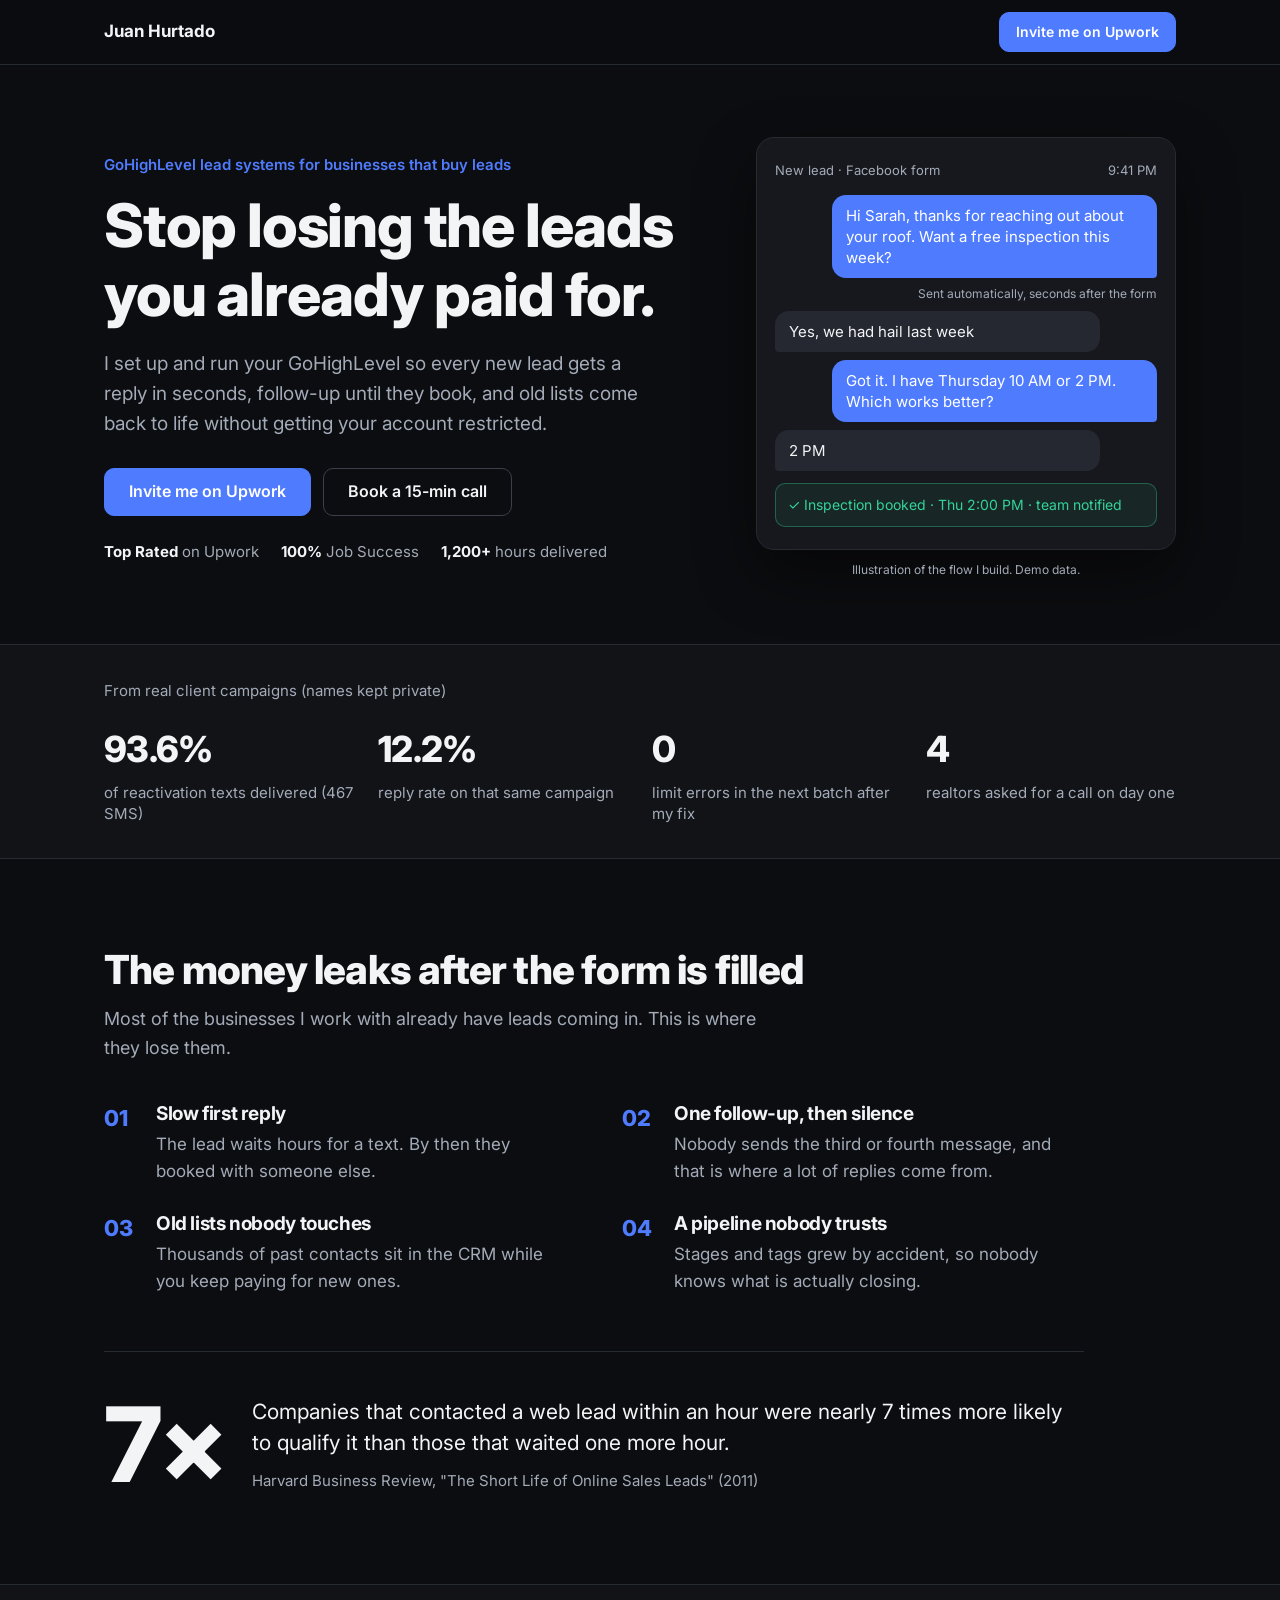
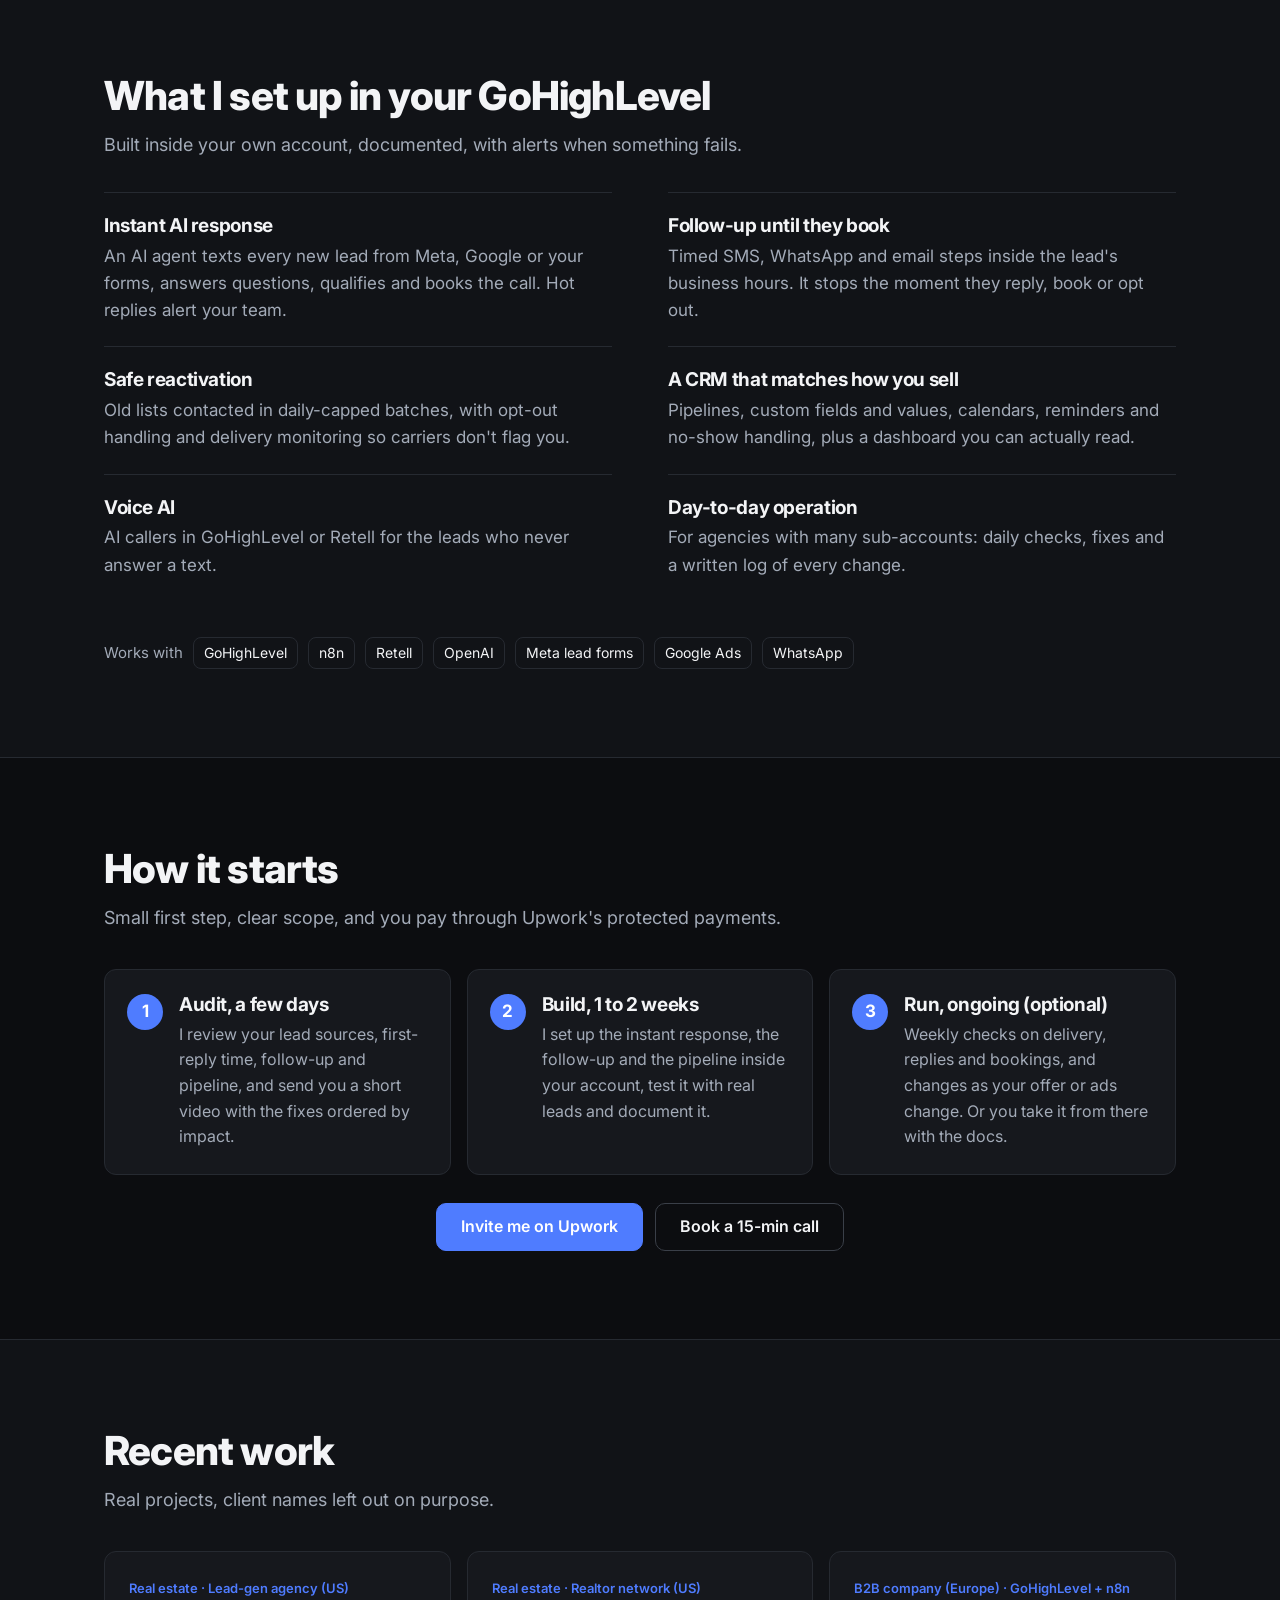
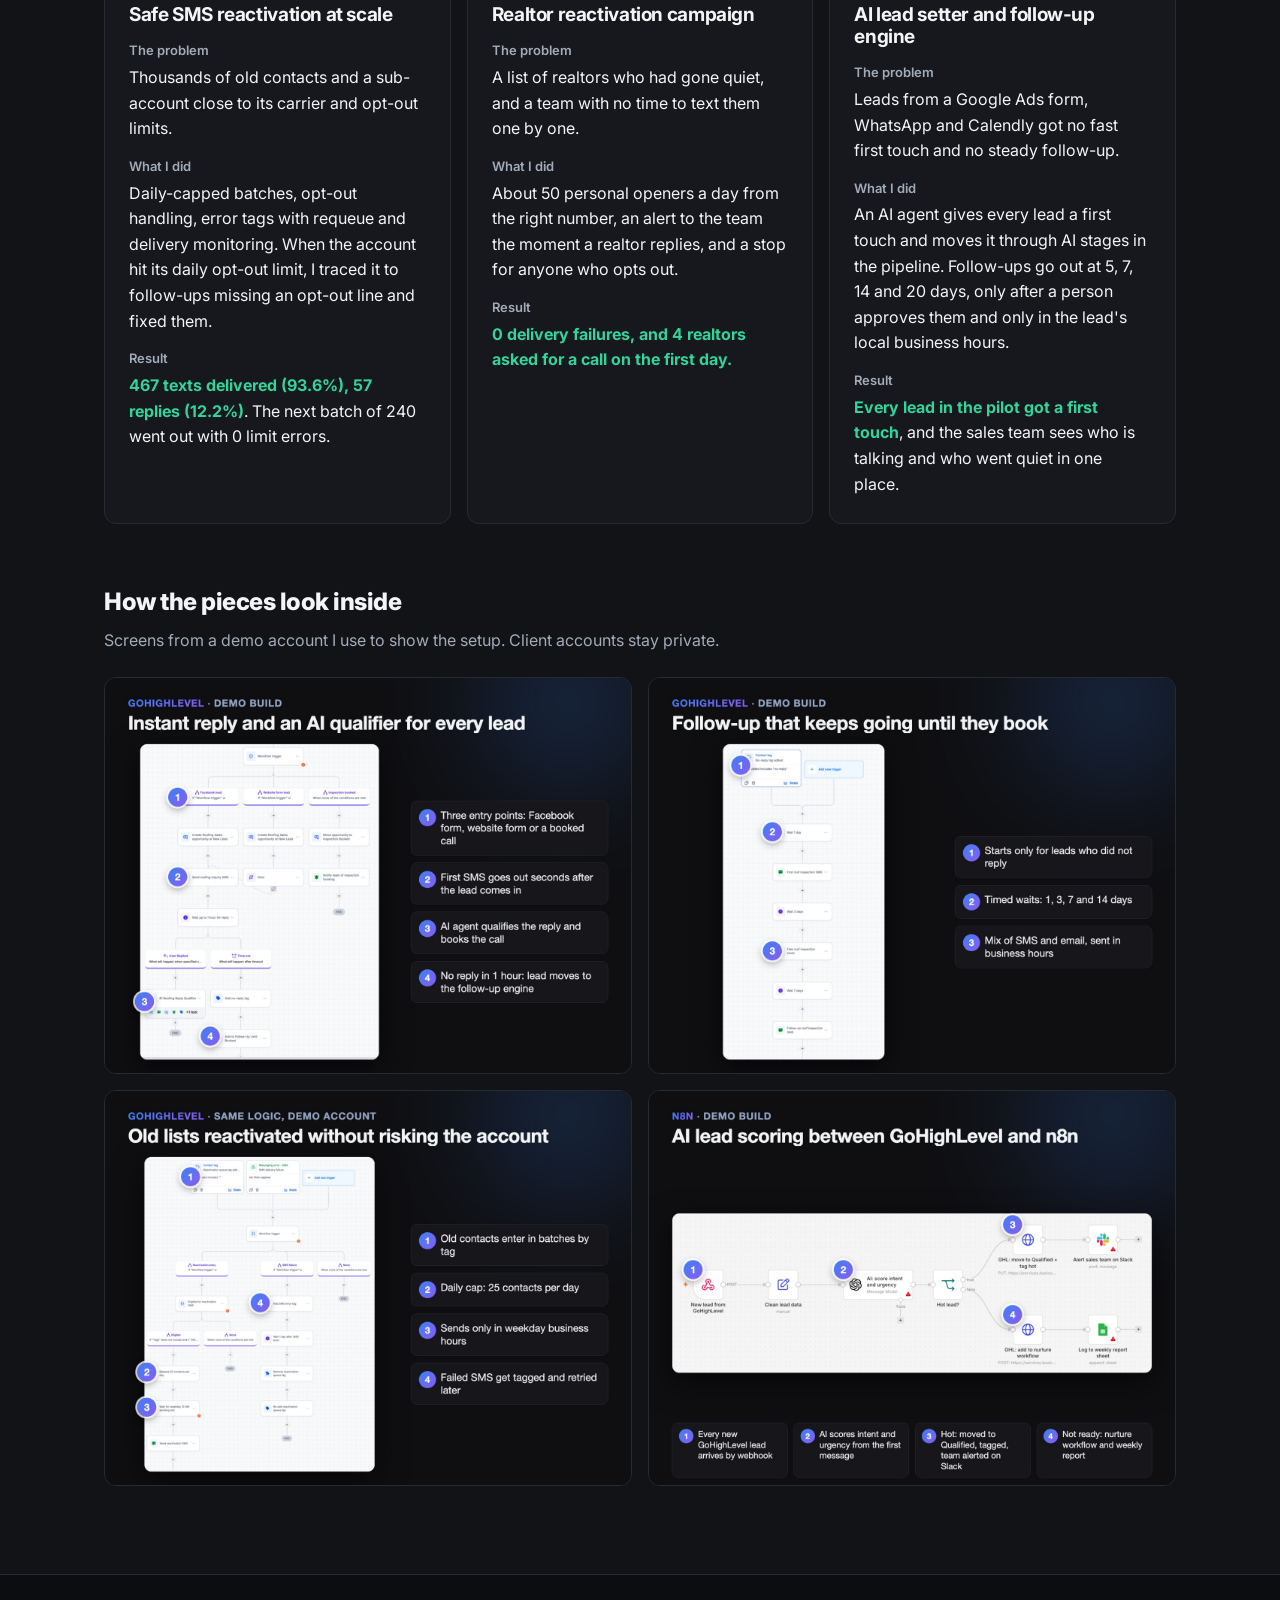
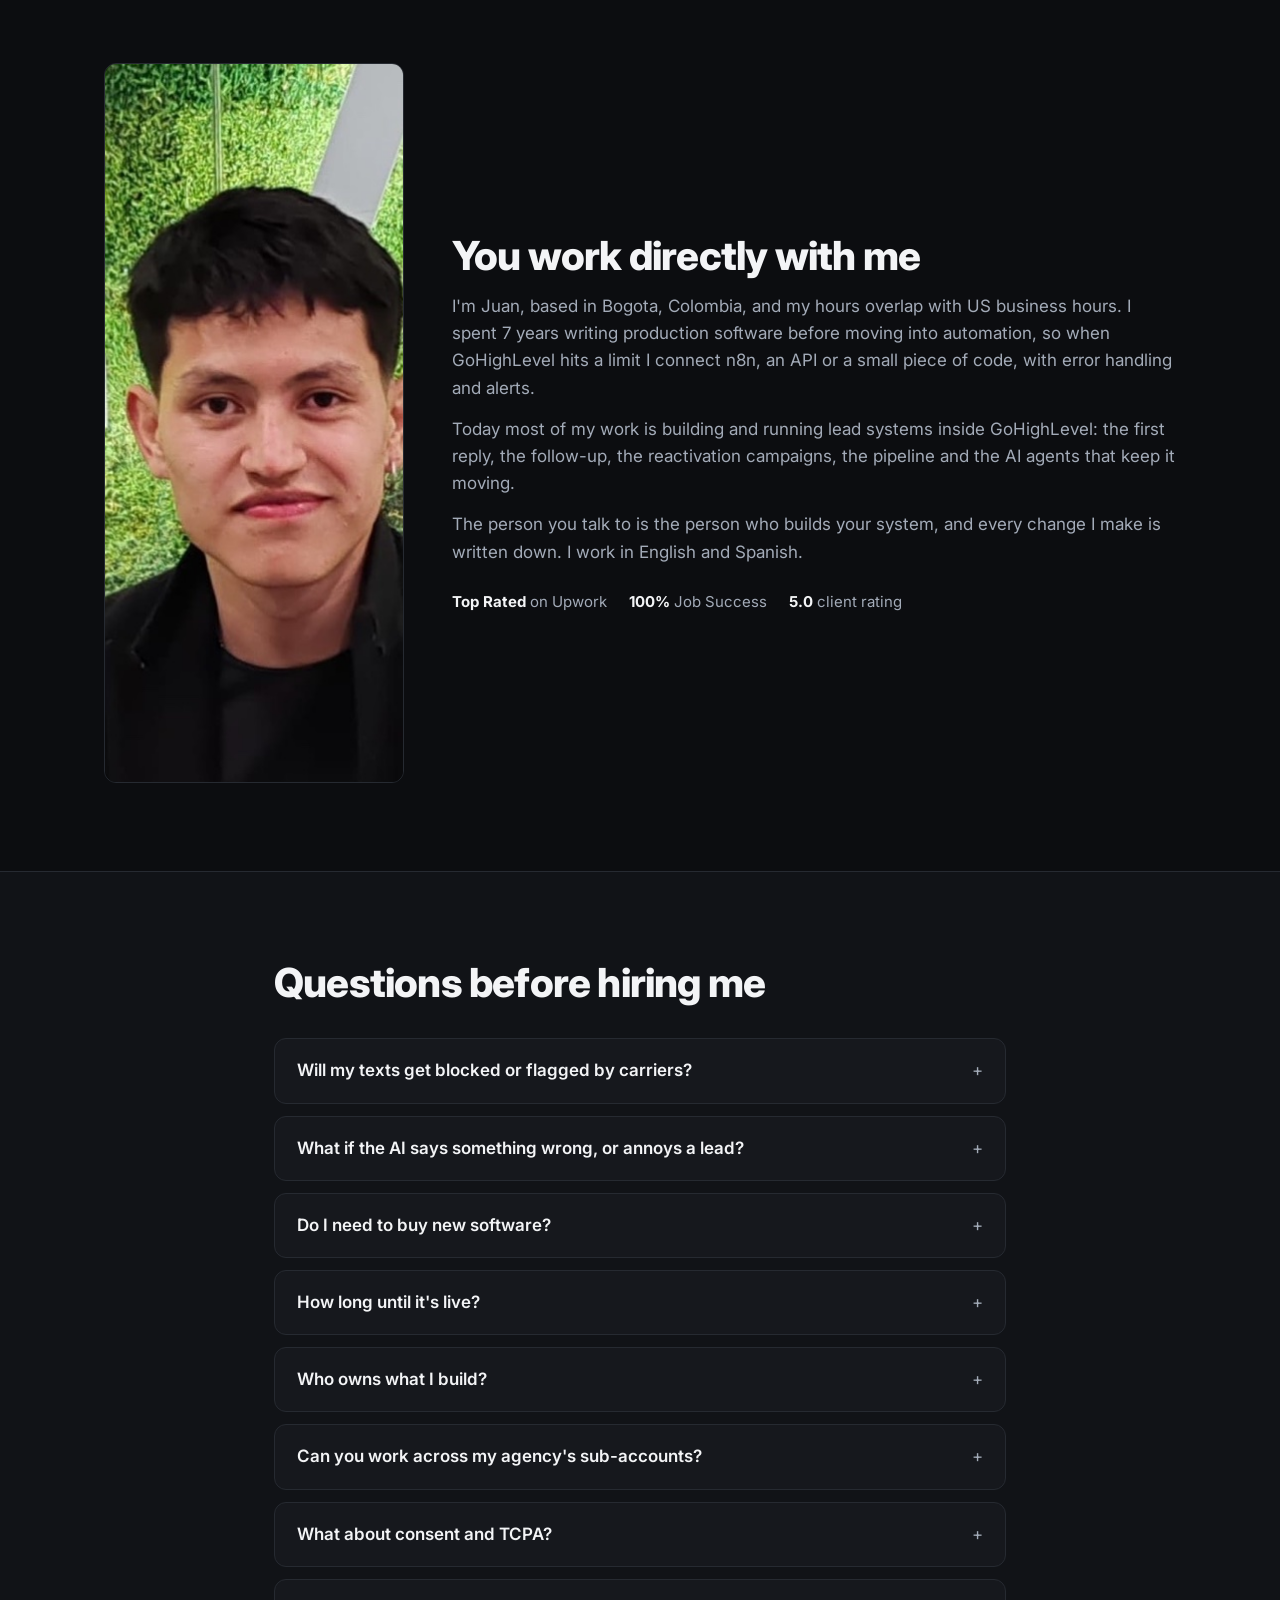
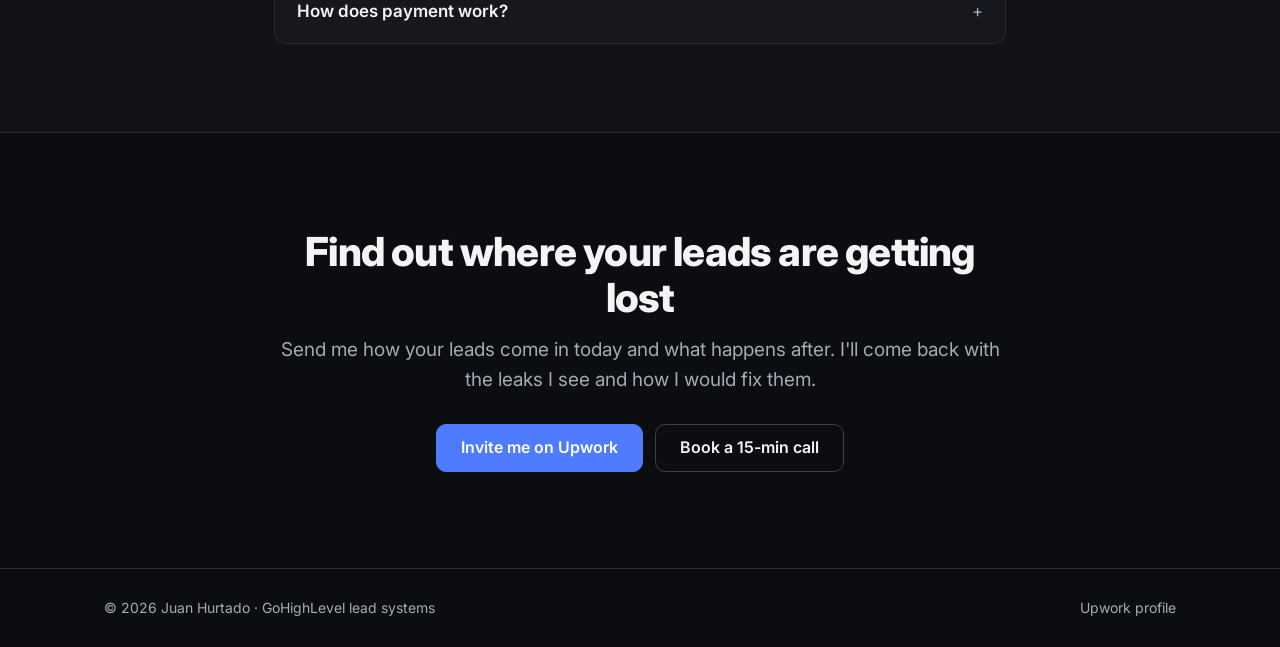
==== commit 95ac7530: "Landing v3.1: new photo, buyer FAQs (A2P, AI errors, ownership, TCPA), fewer boxes, readable 7x fact" ====
--- a/index.html
+++ b/index.html
@@ -25,7 +25,7 @@
 <section class="hero">
   <div class="wrap hero-in">
     <div class="hero-copy">
-      <p class="eyebrow">GoHighLevel lead systems</p>
+      <p class="eyebrow">GoHighLevel lead systems for businesses that buy leads</p>
       <h1>Stop losing the leads you already paid for.</h1>
       <p class="lead">I set up and run your GoHighLevel so every new lead gets a reply in seconds, follow-up until they book, and old lists come back to life without getting your account restricted.</p>
       <div class="cta-row">
@@ -71,16 +71,19 @@
   <div class="wrap">
     <h2>The money leaks after the form is filled</h2>
     <p class="sec-sub">Most of the businesses I work with already have leads coming in. This is where they lose them.</p>
-    <div class="grid grid-4">
-      <article class="card"><h3>Slow first reply</h3><p>The lead waits hours for a text. By then they booked with someone else.</p></article>
-      <article class="card"><h3>One follow-up, then silence</h3><p>Nobody sends the third or fourth message, and that is where a lot of replies come from.</p></article>
-      <article class="card"><h3>Old lists nobody touches</h3><p>Thousands of past contacts sit in the CRM while you keep paying for new ones.</p></article>
-      <article class="card"><h3>A pipeline nobody trusts</h3><p>Stages and tags grew by accident, so nobody knows what is actually closing.</p></article>
-    </div>
-    <blockquote class="quote">
-      <p>Companies that tried to contact a web lead within an hour were nearly <strong>7 times</strong> more likely to qualify it than those that waited one more hour.</p>
-      <cite>Harvard Business Review, "The Short Life of Online Sales Leads", 2011</cite>
-    </blockquote>
+    <ol class="leaks">
+      <li><h3>Slow first reply</h3><p>The lead waits hours for a text. By then they booked with someone else.</p></li>
+      <li><h3>One follow-up, then silence</h3><p>Nobody sends the third or fourth message, and that is where a lot of replies come from.</p></li>
+      <li><h3>Old lists nobody touches</h3><p>Thousands of past contacts sit in the CRM while you keep paying for new ones.</p></li>
+      <li><h3>A pipeline nobody trusts</h3><p>Stages and tags grew by accident, so nobody knows what is actually closing.</p></li>
+    </ol>
+    <figure class="fact">
+      <span class="fact-num">7&times;</span>
+      <figcaption>
+        <p>Companies that contacted a web lead within an hour were nearly 7 times more likely to qualify it than those that waited one more hour.</p>
+        <cite>Harvard Business Review, "The Short Life of Online Sales Leads" (2011)</cite>
+      </figcaption>
+    </figure>
   </div>
 </section>
 
@@ -89,14 +92,15 @@
   <div class="wrap">
     <h2>What I set up in your GoHighLevel</h2>
     <p class="sec-sub">Built inside your own account, documented, with alerts when something fails.</p>
-    <div class="grid grid-3">
-      <article class="card"><span class="tag">01</span><h3>Instant AI response</h3><p>An AI agent texts every new lead from Meta, Google or your forms, answers questions, qualifies and books the call. Hot replies alert your team.</p></article>
-      <article class="card"><span class="tag">02</span><h3>Follow-up until they book</h3><p>Timed SMS, WhatsApp and email steps inside the lead's business hours. It stops the moment they reply, book or opt out.</p></article>
-      <article class="card"><span class="tag">03</span><h3>Safe reactivation</h3><p>Old lists contacted in daily-capped batches, with opt-out handling and delivery monitoring so carriers don't flag you.</p></article>
-      <article class="card"><span class="tag">04</span><h3>A CRM that matches how you sell</h3><p>Pipelines, custom fields, custom values, calendars, reminders and no-show handling, plus a dashboard you can read.</p></article>
-      <article class="card"><span class="tag">05</span><h3>Voice AI</h3><p>AI callers in GoHighLevel or Retell for the leads who never answer a text.</p></article>
-      <article class="card"><span class="tag">06</span><h3>Day-to-day operation</h3><p>For agencies with many sub-accounts: daily checks, fixes and a written log of every change.</p></article>
-    </div>
+    <div class="offer">
+      <div class="offer-item"><h3>Instant AI response</h3><p>An AI agent texts every new lead from Meta, Google or your forms, answers questions, qualifies and books the call. Hot replies alert your team.</p></div>
+      <div class="offer-item"><h3>Follow-up until they book</h3><p>Timed SMS, WhatsApp and email steps inside the lead's business hours. It stops the moment they reply, book or opt out.</p></div>
+      <div class="offer-item"><h3>Safe reactivation</h3><p>Old lists contacted in daily-capped batches, with opt-out handling and delivery monitoring so carriers don't flag you.</p></div>
+      <div class="offer-item"><h3>A CRM that matches how you sell</h3><p>Pipelines, custom fields and values, calendars, reminders and no-show handling, plus a dashboard you can actually read.</p></div>
+      <div class="offer-item"><h3>Voice AI</h3><p>AI callers in GoHighLevel or Retell for the leads who never answer a text.</p></div>
+      <div class="offer-item"><h3>Day-to-day operation</h3><p>For agencies with many sub-accounts: daily checks, fixes and a written log of every change.</p></div>
+    </div>
+    <p class="works">Works with <span>GoHighLevel</span><span>n8n</span><span>Retell</span><span>OpenAI</span><span>Meta lead forms</span><span>Google Ads</span><span>WhatsApp</span></p>
   </div>
 </section>
 
@@ -166,7 +170,7 @@
 <!-- 7. About -->
 <section class="sec">
   <div class="wrap about">
-    <img class="about-photo" src="Images/Persona/Juan.jpeg" alt="Juan Hurtado" loading="lazy" width="466" height="684">
+    <img class="about-photo" src="Images/Persona/juan-2026.jpg" alt="Juan Hurtado" loading="lazy" width="576" height="720">
     <div>
       <h2>You work directly with me</h2>
       <p>I'm Juan, based in Bogota, Colombia, and my hours overlap with US business hours. I spent 7 years writing production software before moving into automation, so when GoHighLevel hits a limit I connect n8n, an API or a small piece of code, with error handling and alerts.</p>
@@ -184,13 +188,15 @@
 <!-- 8. FAQ -->
 <section class="sec sec-alt">
   <div class="wrap narrow">
-    <h2>Questions I usually get</h2>
-    <details><summary>Do I need a new GoHighLevel account?</summary><p>No. I work inside the account you already have. If you don't have one yet, I can set it up from scratch.</p></details>
-    <details><summary>What if the AI says something wrong to a lead?</summary><p>The AI works from your own answers and rules, hands the conversation to a person when it's unsure, and sensitive messages can require approval before they go out.</p></details>
-    <details><summary>Will my texts get blocked?</summary><p>I set daily caps, opt-out handling and delivery monitoring, and I check your A2P registration. Carriers have the last word, but most blocks come from things that can be fixed.</p></details>
-    <details><summary>How long until it's live?</summary><p>The audit takes a few days. The instant response and the first follow-up usually go live in one to two weeks, depending on your account.</p></details>
+    <h2>Questions before hiring me</h2>
+    <details><summary>Will my texts get blocked or flagged by carriers?</summary><p>Most blocks come from three things: no A2P 10DLC registration, messages without an opt-out line, and sending too much too fast. I check your A2P status, add opt-out handling, cap daily volume and watch delivery and opt-out rates. I learned this the hard way on a client account that hit its daily opt-out limit, and fixed the cause.</p></details>
+    <details><summary>What if the AI says something wrong, or annoys a lead?</summary><p>The AI only answers from the information and rules you approve, it hands the conversation to a person when it's unsure or the lead asks for one, and sensitive messages can wait for approval. During the first weeks I read the conversations myself and adjust the prompt.</p></details>
+    <details><summary>Do I need to buy new software?</summary><p>Usually not. Everything is built inside your GoHighLevel. You pay GoHighLevel's normal usage for SMS and AI. Voice calls need Retell or GoHighLevel's Voice AI, and n8n only if your setup needs something GoHighLevel can't do.</p></details>
+    <details><summary>How long until it's live?</summary><p>If your A2P registration is already approved, the instant response and the first follow-up are usually live in one to two weeks. If it isn't, I start the registration on day one, and carrier approval can take from a few days to a couple of weeks.</p></details>
+    <details><summary>Who owns what I build?</summary><p>You do. Everything lives in your account, with written documentation, so you can keep it running or hand it to someone else. Nothing is locked to me.</p></details>
+    <details><summary>Can you work across my agency's sub-accounts?</summary><p>Yes. I build a standard setup once, then roll it out and maintain it per client, with a log of what changed in each account.</p></details>
+    <details><summary>What about consent and TCPA?</summary><p>I set up the technical side: consent fields, quiet hours, opt-out handling and do-not-contact tags. How you collect consent is your call, and for legal questions you should check with your lawyer.</p></details>
     <details><summary>How does payment work?</summary><p>Everything goes through Upwork, hourly or with a fixed first step. You see the hours and the work, and payments are protected by Upwork.</p></details>
-    <details><summary>What happens after the build?</summary><p>You keep it with the documentation, or I keep running it with weekly checks on delivery, replies and bookings.</p></details>
   </div>
 </section>
 
--- a/assets/v3.css
+++ b/assets/v3.css
@@ -33,7 +33,7 @@
 /* hero */
 .hero{padding:72px 0 64px}
 .hero-in{display:grid;grid-template-columns:1.15fr .85fr;gap:56px;align-items:center}
-.eyebrow{color:var(--accent);font-weight:600;font-size:14px;letter-spacing:.08em;text-transform:uppercase}
+.eyebrow{color:var(--accent);font-weight:600;font-size:15px}
 .hero h1{font-size:clamp(38px,5.4vw,60px);font-weight:800;margin-top:14px}
 .lead{color:var(--mute);font-size:19px;margin-top:20px;max-width:560px}
 .proof-line{display:flex;flex-wrap:wrap;gap:6px 22px;list-style:none;margin-top:24px;color:var(--mute);font-size:15px}
@@ -50,7 +50,7 @@
 
 /* franja de prueba */
 .band{border-top:1px solid var(--line);border-bottom:1px solid var(--line);background:var(--bg-alt);padding:34px 0}
-.band-title{font-size:13px;color:var(--mute);text-transform:uppercase;letter-spacing:.08em;margin-bottom:18px}
+.band-title{font-size:15px;color:var(--mute);margin-bottom:18px}
 .stats{display:grid;grid-template-columns:repeat(4,1fr);gap:24px}
 .stat .num{display:block;font-size:36px;font-weight:800;letter-spacing:-.02em}
 .stat .lbl{display:block;color:var(--mute);font-size:15px;line-height:1.4;margin-top:4px}
@@ -130,3 +130,20 @@
   .btn{width:100%}
   .top .btn{width:auto}
 }
+
+/* v3.1: menos cajas, mas tipografia */
+.leaks{list-style:none;counter-reset:l;display:grid;grid-template-columns:repeat(2,1fr);gap:28px 56px;margin-top:40px;max-width:980px}
+.leaks li{counter-increment:l;padding-left:52px;position:relative}
+.leaks li::before{content:counter(l,decimal-leading-zero);position:absolute;left:0;top:-2px;font-size:22px;font-weight:800;color:var(--accent)}
+.leaks p{color:var(--mute);margin-top:6px}
+.fact{display:grid;grid-template-columns:auto 1fr;gap:28px;align-items:center;margin-top:56px;padding-top:40px;border-top:1px solid var(--line);max-width:980px}
+.fact-num{font-size:clamp(64px,9vw,104px);font-weight:800;letter-spacing:-.04em;line-height:1;color:var(--ink)}
+.fact p{font-size:21px;line-height:1.5;color:var(--ink)}
+.fact cite{display:block;margin-top:10px;font-style:normal;font-size:15px;color:var(--mute)}
+.offer{display:grid;grid-template-columns:repeat(2,1fr);gap:0 56px;margin-top:32px}
+.offer-item{padding:22px 0;border-top:1px solid var(--line)}
+.offer-item p{color:var(--mute);margin-top:6px}
+.works{margin-top:36px;color:var(--mute);font-size:15px;display:flex;flex-wrap:wrap;gap:8px 10px;align-items:center}
+.works span{color:var(--ink);border:1px solid var(--line);border-radius:8px;padding:4px 10px;font-size:14px}
+.case dt{text-transform:none;letter-spacing:0;font-size:13px;font-weight:600}
+@media (max-width:760px){.leaks,.offer{grid-template-columns:1fr}.fact{grid-template-columns:1fr;gap:12px}}
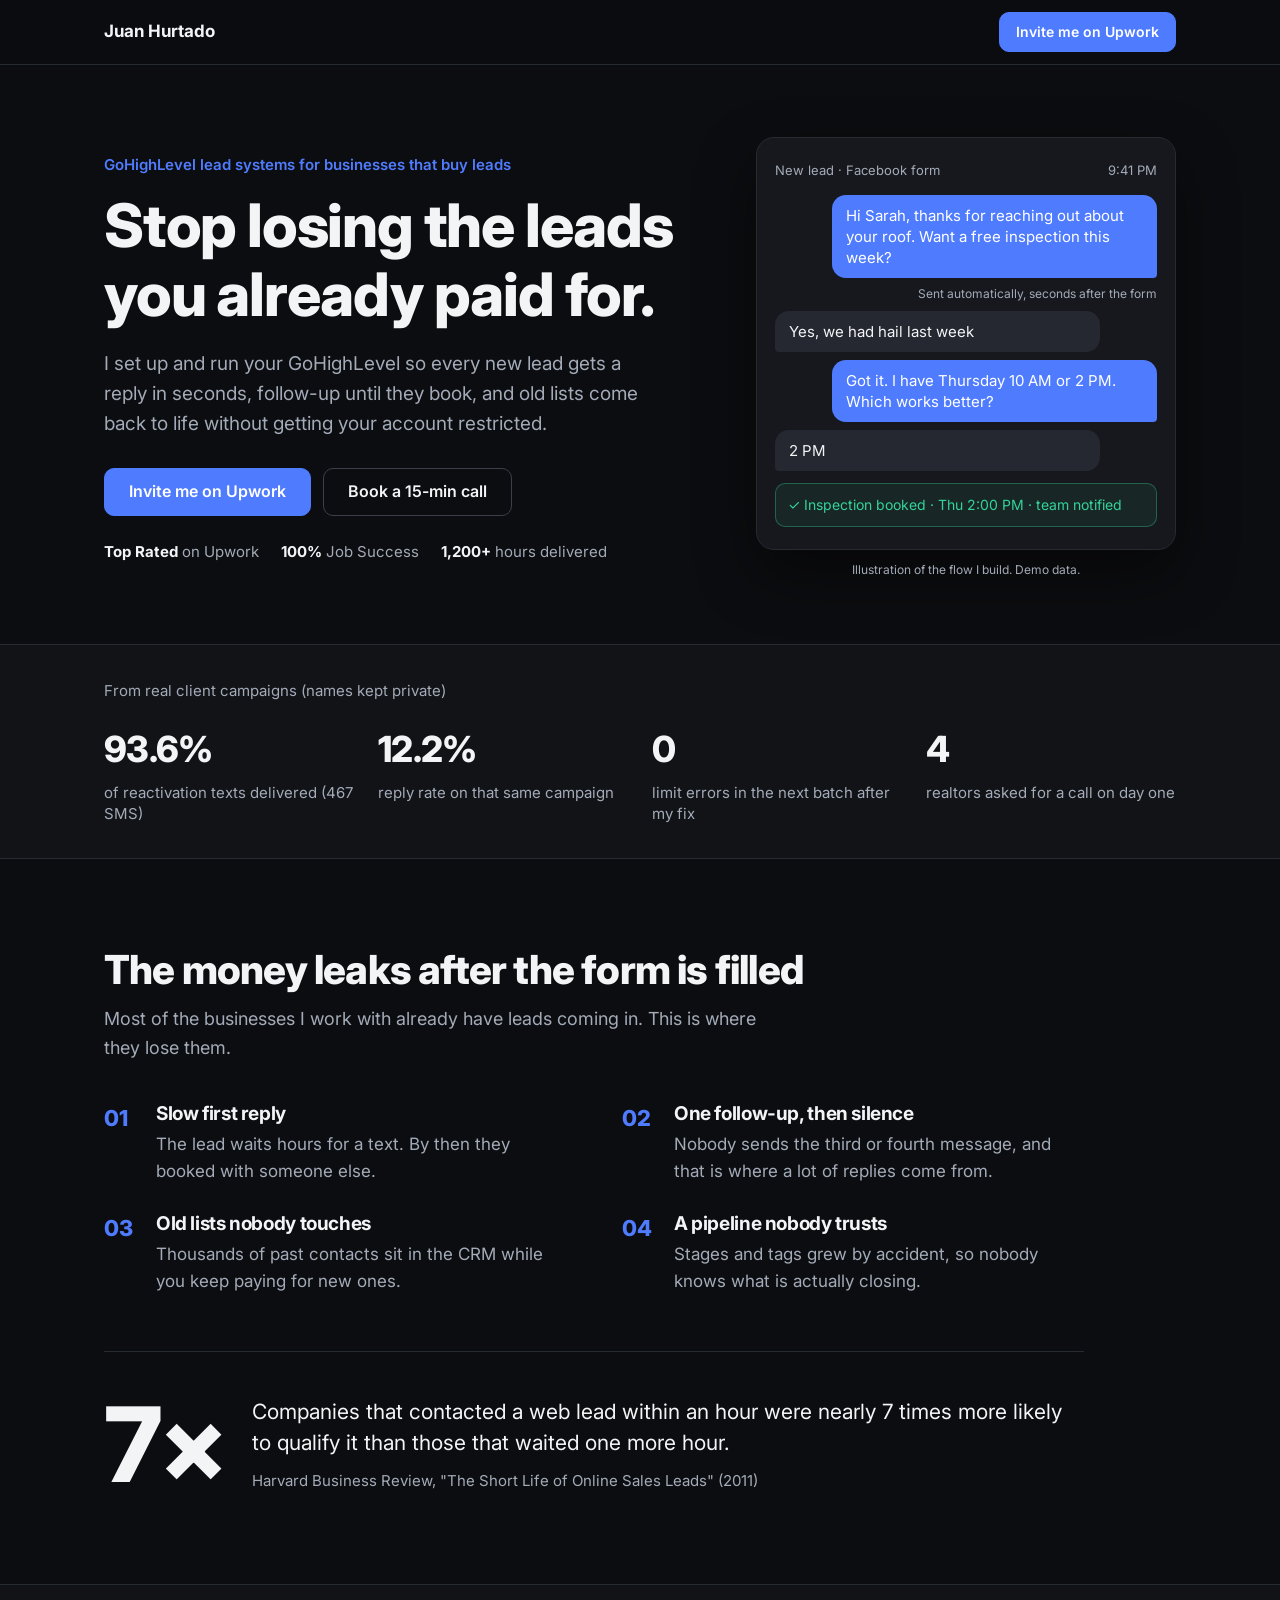
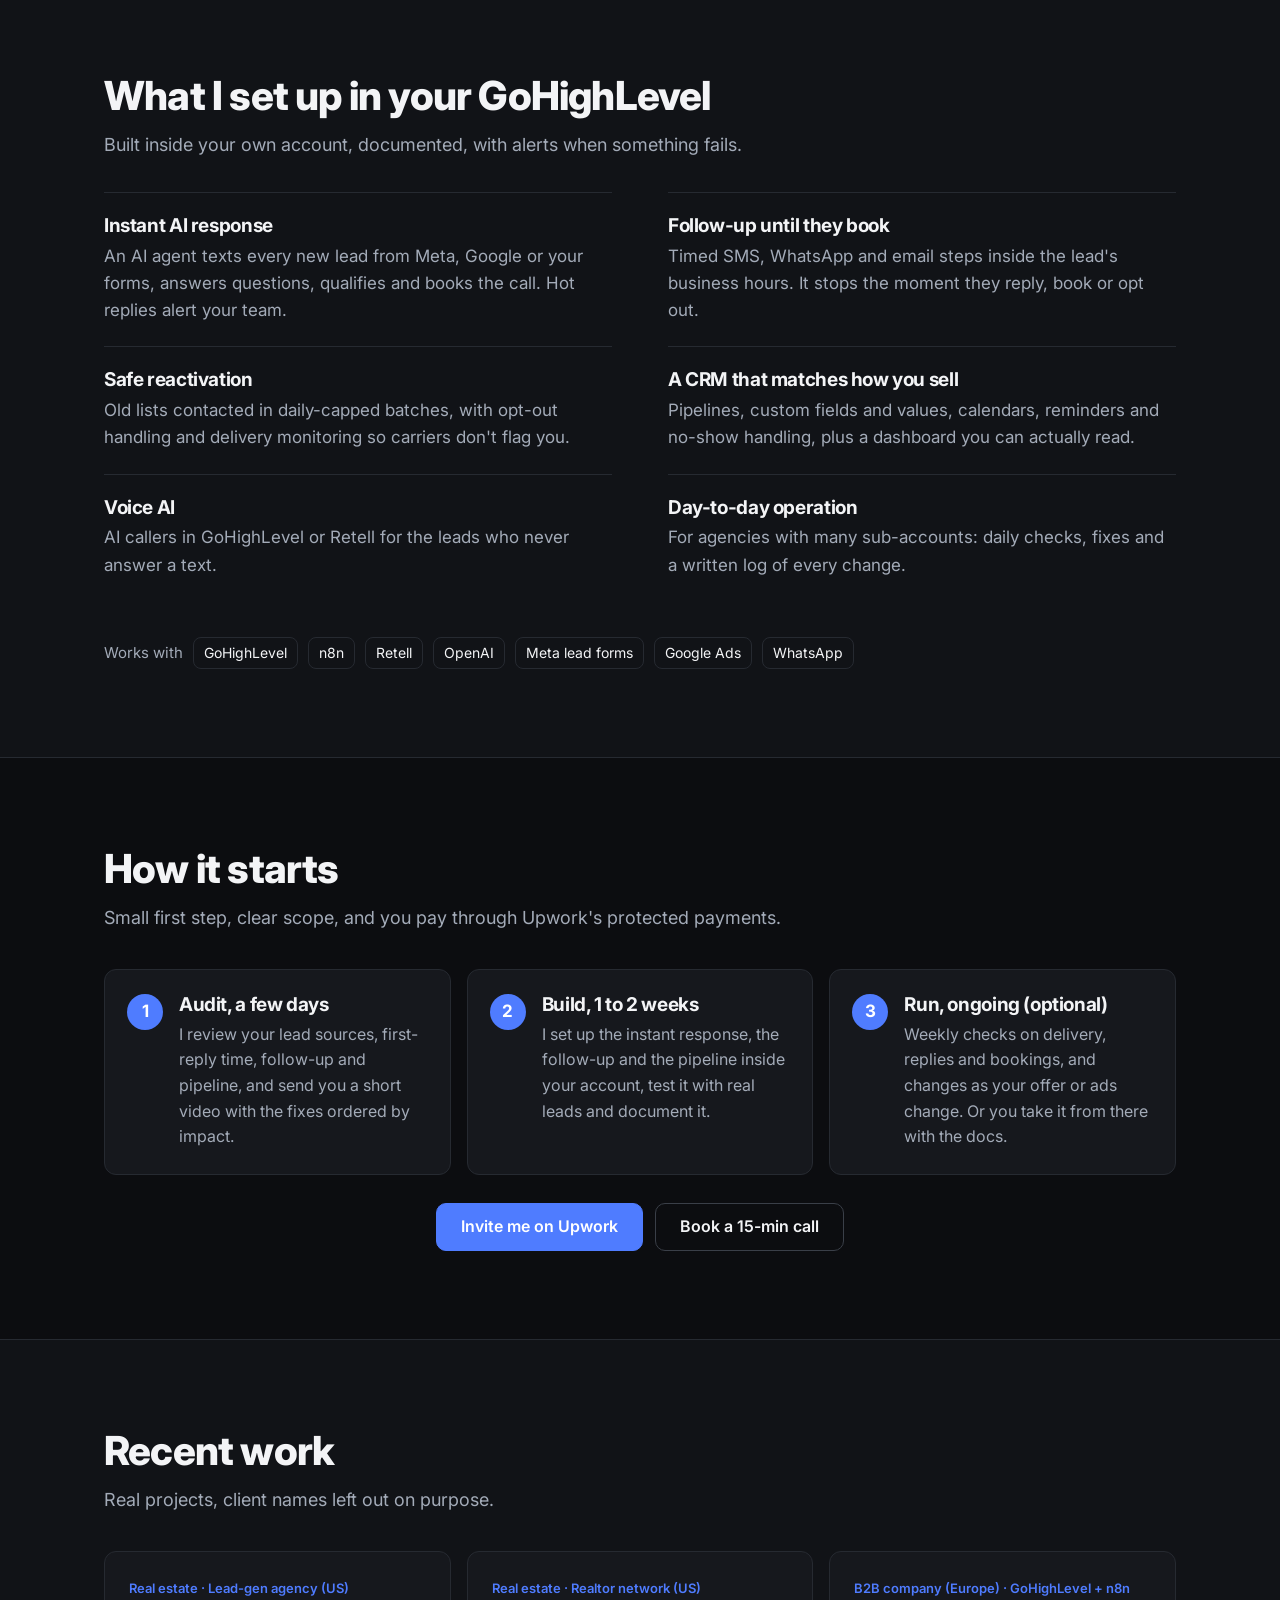
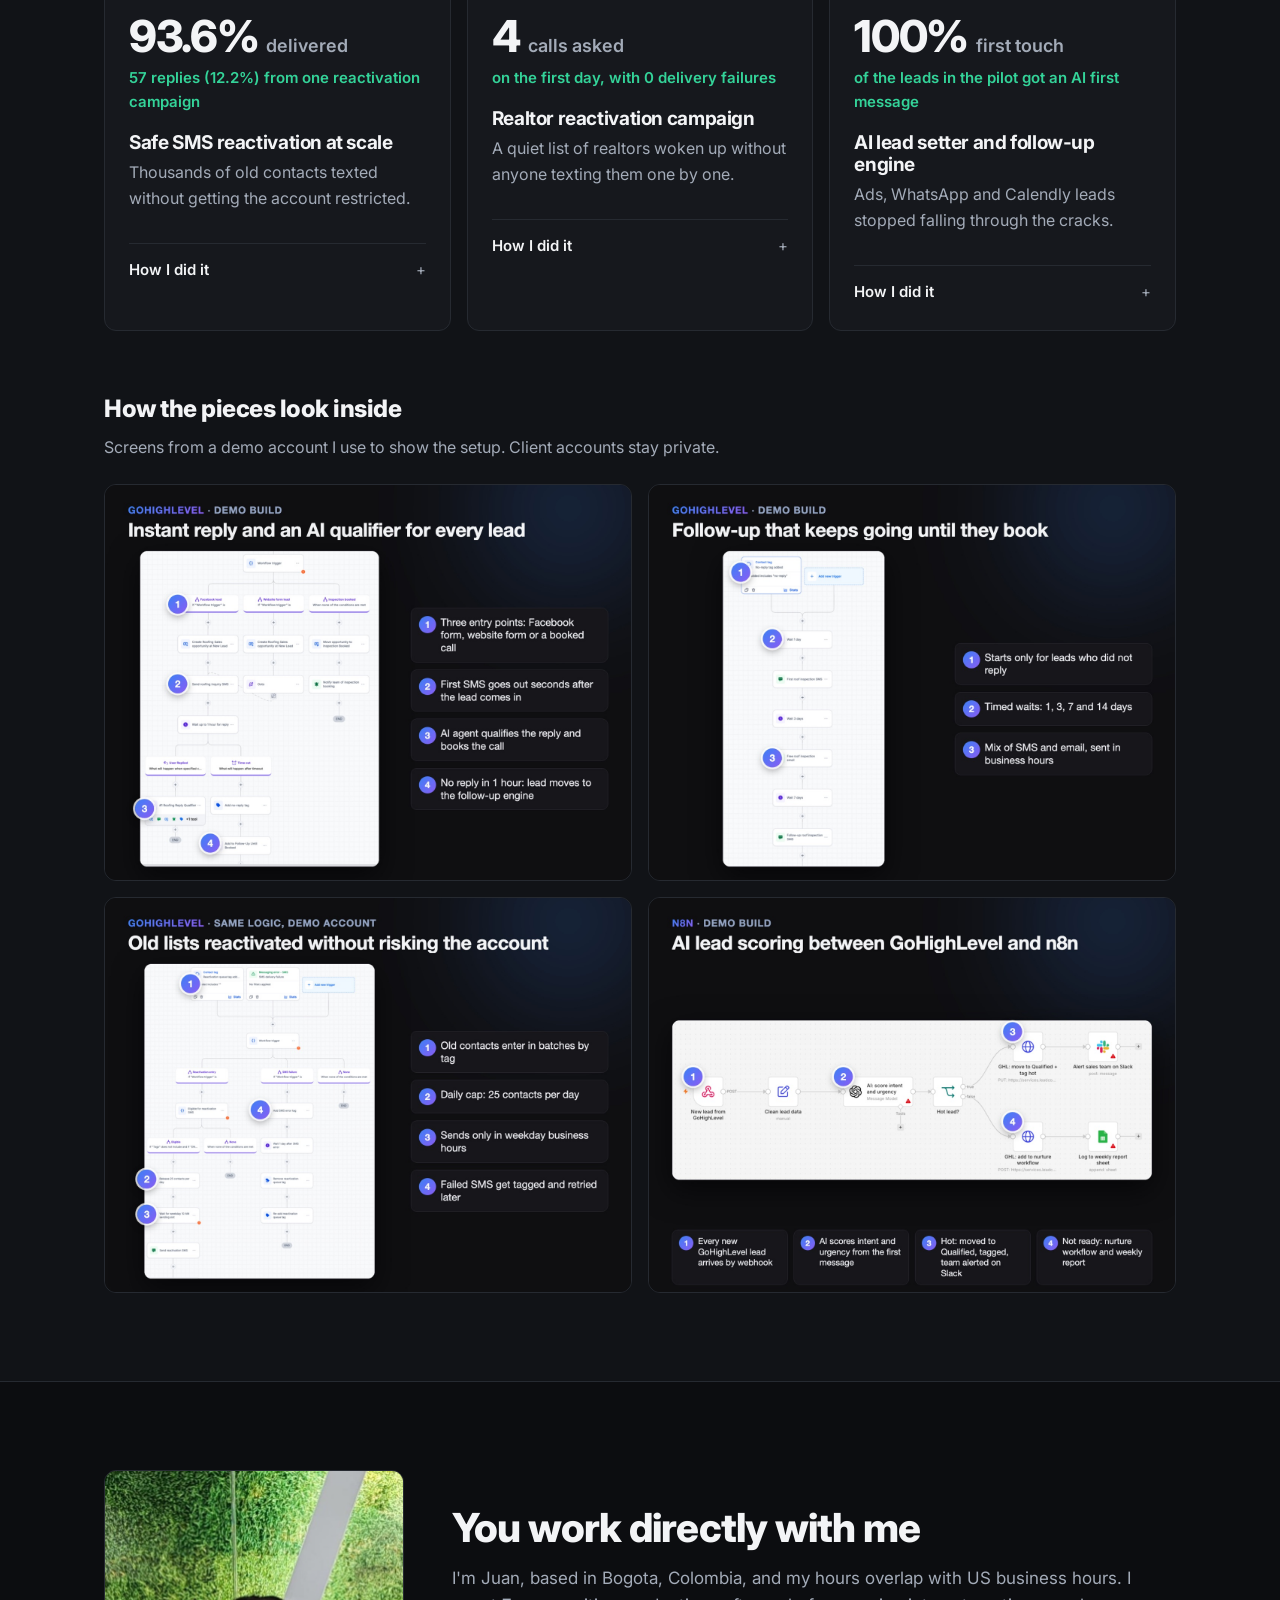
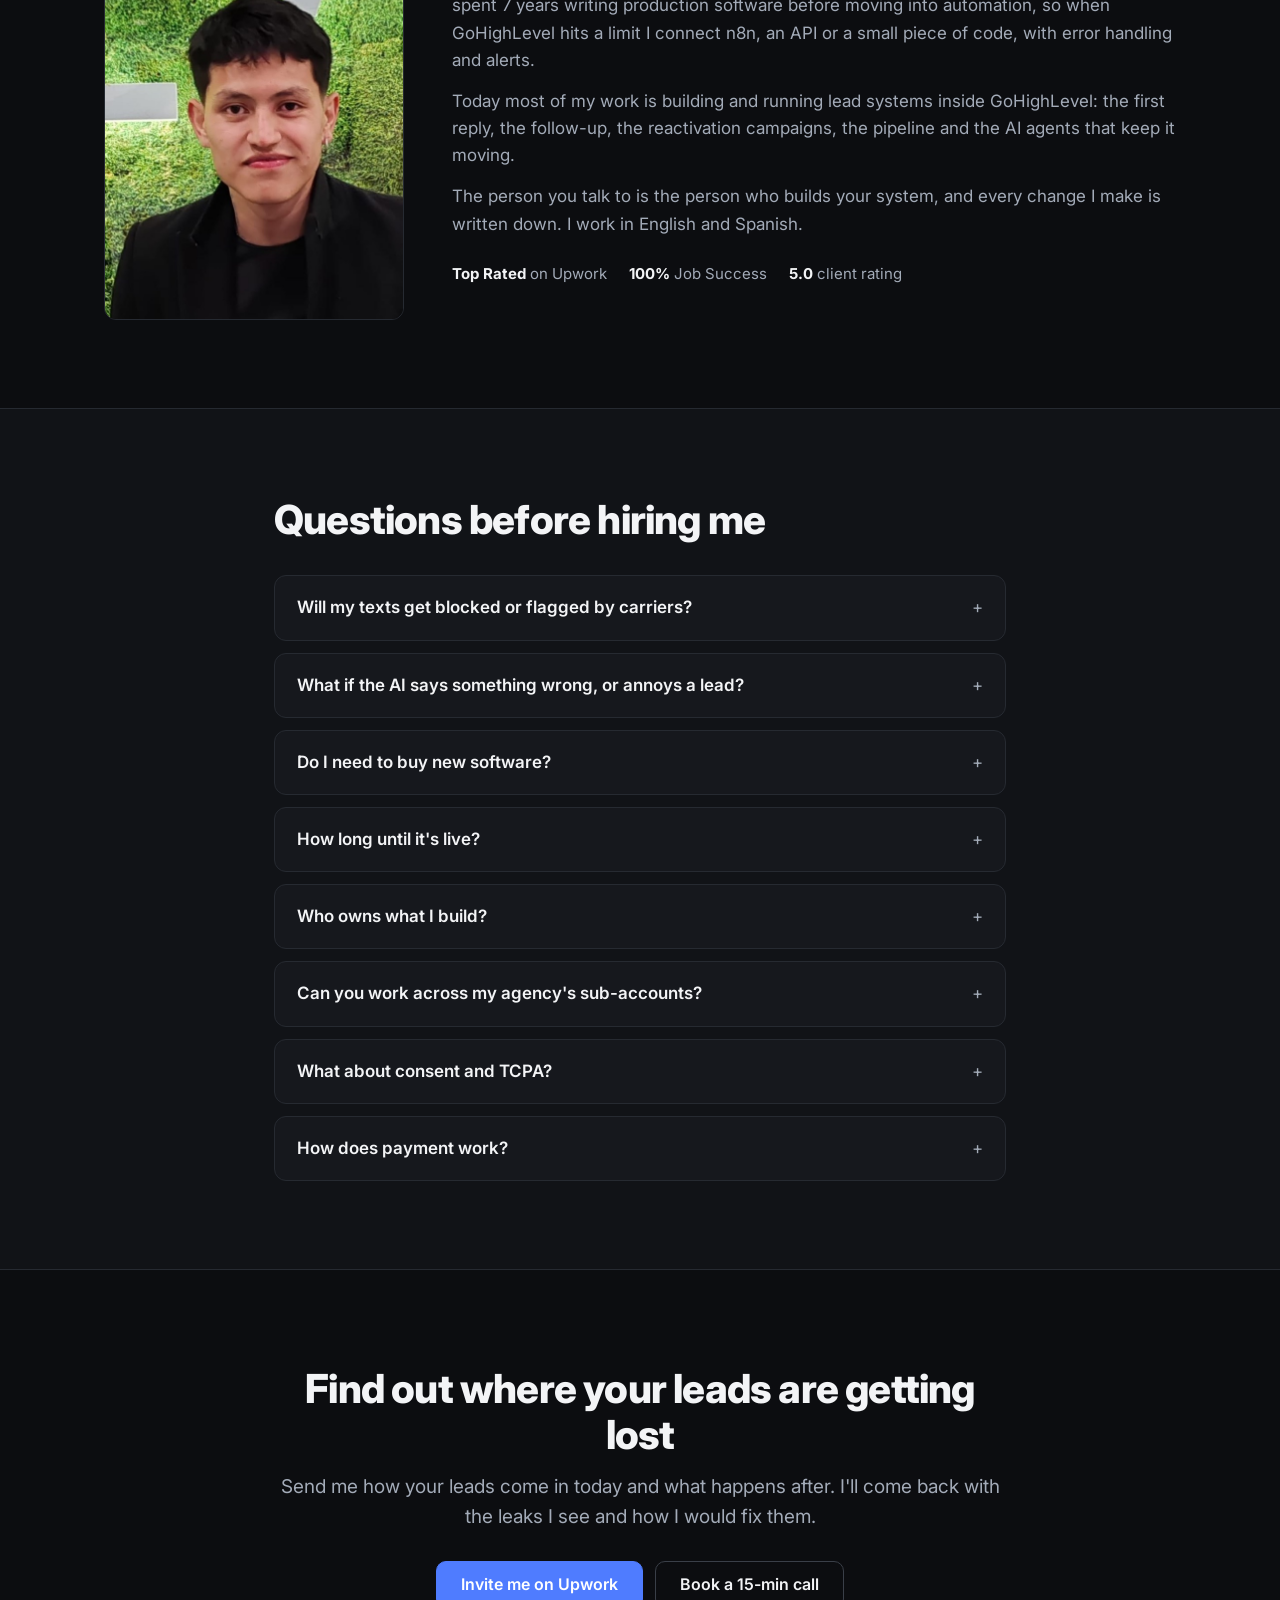
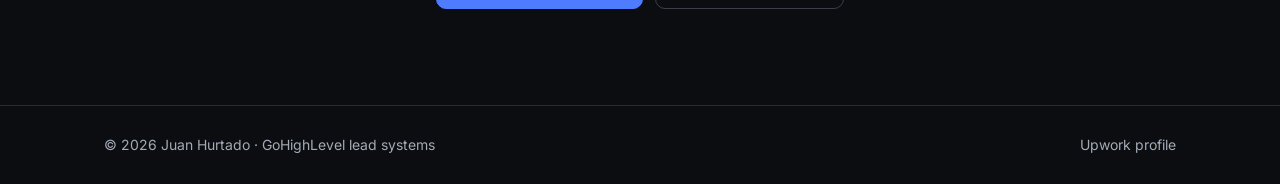
==== commit a8b7a959: "Landing v3.2: retouched wider photo, scannable case cards with folded details Co-Authored-By: Claude" ====
--- a/index.html
+++ b/index.html
@@ -129,30 +129,33 @@
     <div class="cases">
       <article class="case">
         <p class="case-tag">Real estate · Lead-gen agency (US)</p>
+        <p class="case-num">93.6% <span>delivered</span></p>
+        <p class="case-num2">57 replies (12.2%) from one reactivation campaign</p>
         <h3>Safe SMS reactivation at scale</h3>
-        <dl>
-          <dt>The problem</dt><dd>Thousands of old contacts and a sub-account close to its carrier and opt-out limits.</dd>
-          <dt>What I did</dt><dd>Daily-capped batches, opt-out handling, error tags with requeue and delivery monitoring. When the account hit its daily opt-out limit, I traced it to follow-ups missing an opt-out line and fixed them.</dd>
-          <dt>Result</dt><dd><strong>467 texts delivered (93.6%), 57 replies (12.2%)</strong>. The next batch of 240 went out with 0 limit errors.</dd>
-        </dl>
+        <p class="case-line">Thousands of old contacts texted without getting the account restricted.</p>
+        <details class="case-more"><summary>How I did it</summary>
+          <ul><li>Daily-capped batches with opt-out handling</li><li>Error tags with automatic requeue and delivery monitoring</li><li>When the account hit its daily opt-out limit, I traced it to follow-ups missing an opt-out line and fixed them: the next batch of 240 had 0 limit errors</li></ul>
+        </details>
       </article>
       <article class="case">
         <p class="case-tag">Real estate · Realtor network (US)</p>
+        <p class="case-num">4 <span>calls asked</span></p>
+        <p class="case-num2">on the first day, with 0 delivery failures</p>
         <h3>Realtor reactivation campaign</h3>
-        <dl>
-          <dt>The problem</dt><dd>A list of realtors who had gone quiet, and a team with no time to text them one by one.</dd>
-          <dt>What I did</dt><dd>About 50 personal openers a day from the right number, an alert to the team the moment a realtor replies, and a stop for anyone who opts out.</dd>
-          <dt>Result</dt><dd><strong>0 delivery failures, and 4 realtors asked for a call on the first day.</strong></dd>
-        </dl>
+        <p class="case-line">A quiet list of realtors woken up without anyone texting them one by one.</p>
+        <details class="case-more"><summary>How I did it</summary>
+          <ul><li>About 50 personal openers a day from the right number</li><li>An alert to the team the moment a realtor replies</li><li>Automatic stop for anyone who opts out</li></ul>
+        </details>
       </article>
       <article class="case">
         <p class="case-tag">B2B company (Europe) · GoHighLevel + n8n</p>
+        <p class="case-num">100% <span>first touch</span></p>
+        <p class="case-num2">of the leads in the pilot got an AI first message</p>
         <h3>AI lead setter and follow-up engine</h3>
-        <dl>
-          <dt>The problem</dt><dd>Leads from a Google Ads form, WhatsApp and Calendly got no fast first touch and no steady follow-up.</dd>
-          <dt>What I did</dt><dd>An AI agent gives every lead a first touch and moves it through AI stages in the pipeline. Follow-ups go out at 5, 7, 14 and 20 days, only after a person approves them and only in the lead's local business hours.</dd>
-          <dt>Result</dt><dd><strong>Every lead in the pilot got a first touch</strong>, and the sales team sees who is talking and who went quiet in one place.</dd>
-        </dl>
+        <p class="case-line">Ads, WhatsApp and Calendly leads stopped falling through the cracks.</p>
+        <details class="case-more"><summary>How I did it</summary>
+          <ul><li>An AI agent sends the first touch and moves each lead through AI stages in the pipeline</li><li>Follow-ups at 5, 7, 14 and 20 days, approved by a person first</li><li>Sent only in the lead's local business hours, 4 touches max</li></ul>
+        </details>
       </article>
     </div>
 
@@ -170,7 +173,7 @@
 <!-- 7. About -->
 <section class="sec">
   <div class="wrap about">
-    <img class="about-photo" src="Images/Persona/juan-2026.jpg" alt="Juan Hurtado" loading="lazy" width="576" height="720">
+    <img class="about-photo" src="Images/Persona/juan-2026.jpg" alt="Juan Hurtado" width="600" height="900">
     <div>
       <h2>You work directly with me</h2>
       <p>I'm Juan, based in Bogota, Colombia, and my hours overlap with US business hours. I spent 7 years writing production software before moving into automation, so when GoHighLevel hits a limit I connect n8n, an API or a small piece of code, with error handling and alerts.</p>
--- a/assets/v3.css
+++ b/assets/v3.css
@@ -92,7 +92,7 @@
 
 /* sobre mi */
 .about{display:grid;grid-template-columns:300px 1fr;gap:48px;align-items:center}
-.about-photo{width:100%;aspect-ratio:3/4;object-fit:cover;border-radius:var(--radius);border:1px solid var(--line)}
+.about-photo{width:100%;height:auto;aspect-ratio:2/3;object-fit:cover;object-position:center 30%;border-radius:var(--radius);border:1px solid var(--line)}
 .about p{color:var(--mute);margin-top:14px}
 .about h2{margin-bottom:4px}
 
@@ -147,3 +147,14 @@
 .works span{color:var(--ink);border:1px solid var(--line);border-radius:8px;padding:4px 10px;font-size:14px}
 .case dt{text-transform:none;letter-spacing:0;font-size:13px;font-weight:600}
 @media (max-width:760px){.leaks,.offer{grid-template-columns:1fr}.fact{grid-template-columns:1fr;gap:12px}}
+
+/* v3.2: casos que se leen de un vistazo */
+.case-num{font-size:44px;font-weight:800;letter-spacing:-.03em;line-height:1;margin-top:16px}
+.case-num span{font-size:18px;font-weight:600;color:var(--mute);letter-spacing:0}
+.case-num2{color:var(--ok);font-size:15px;margin-top:8px;font-weight:600}
+.case h3{margin-top:18px}
+.case-line{color:var(--mute);margin-top:6px;font-size:16px}
+.case-more{background:none;border:0;border-top:1px solid var(--line);border-radius:0;margin-top:18px}
+.case-more summary{padding:14px 0 0;font-size:15px;color:var(--ink)}
+.case-more ul{padding:10px 0 0 18px;color:var(--mute);font-size:15px}
+.case-more li{margin-top:6px}
